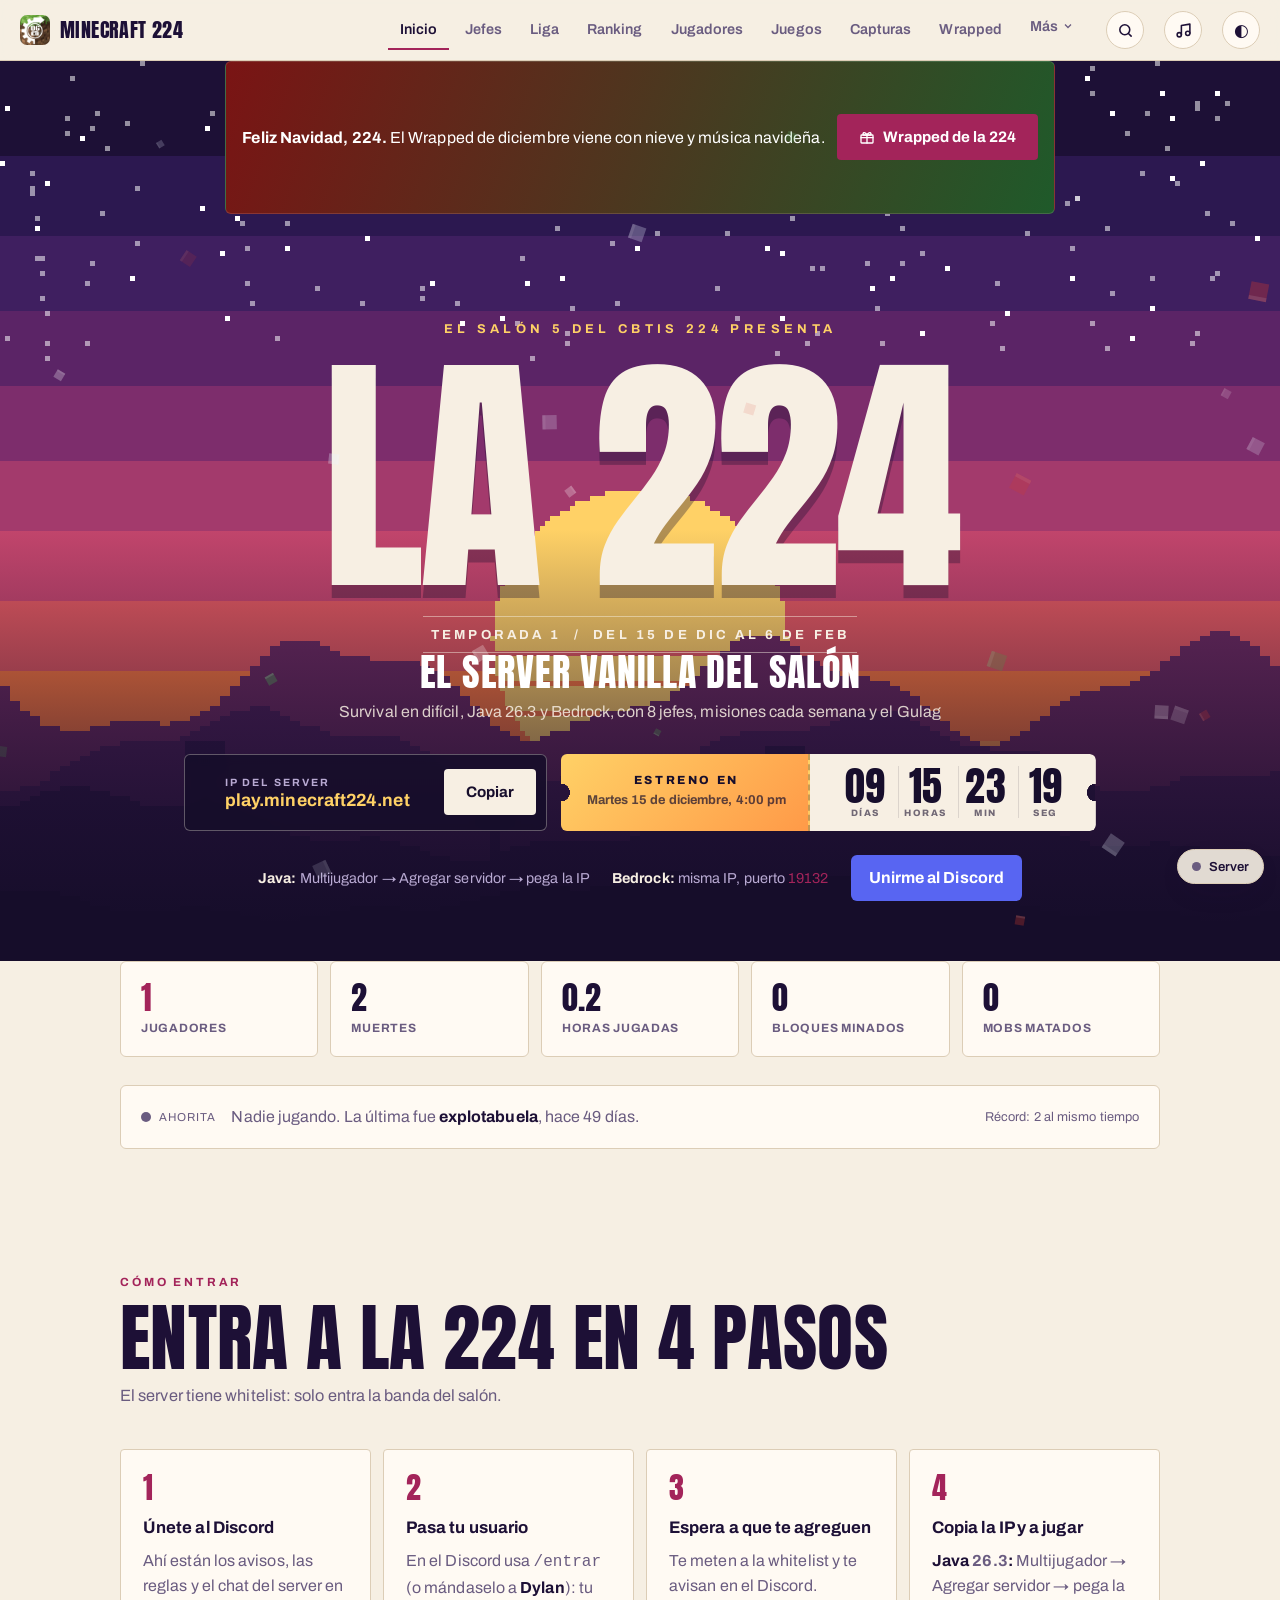
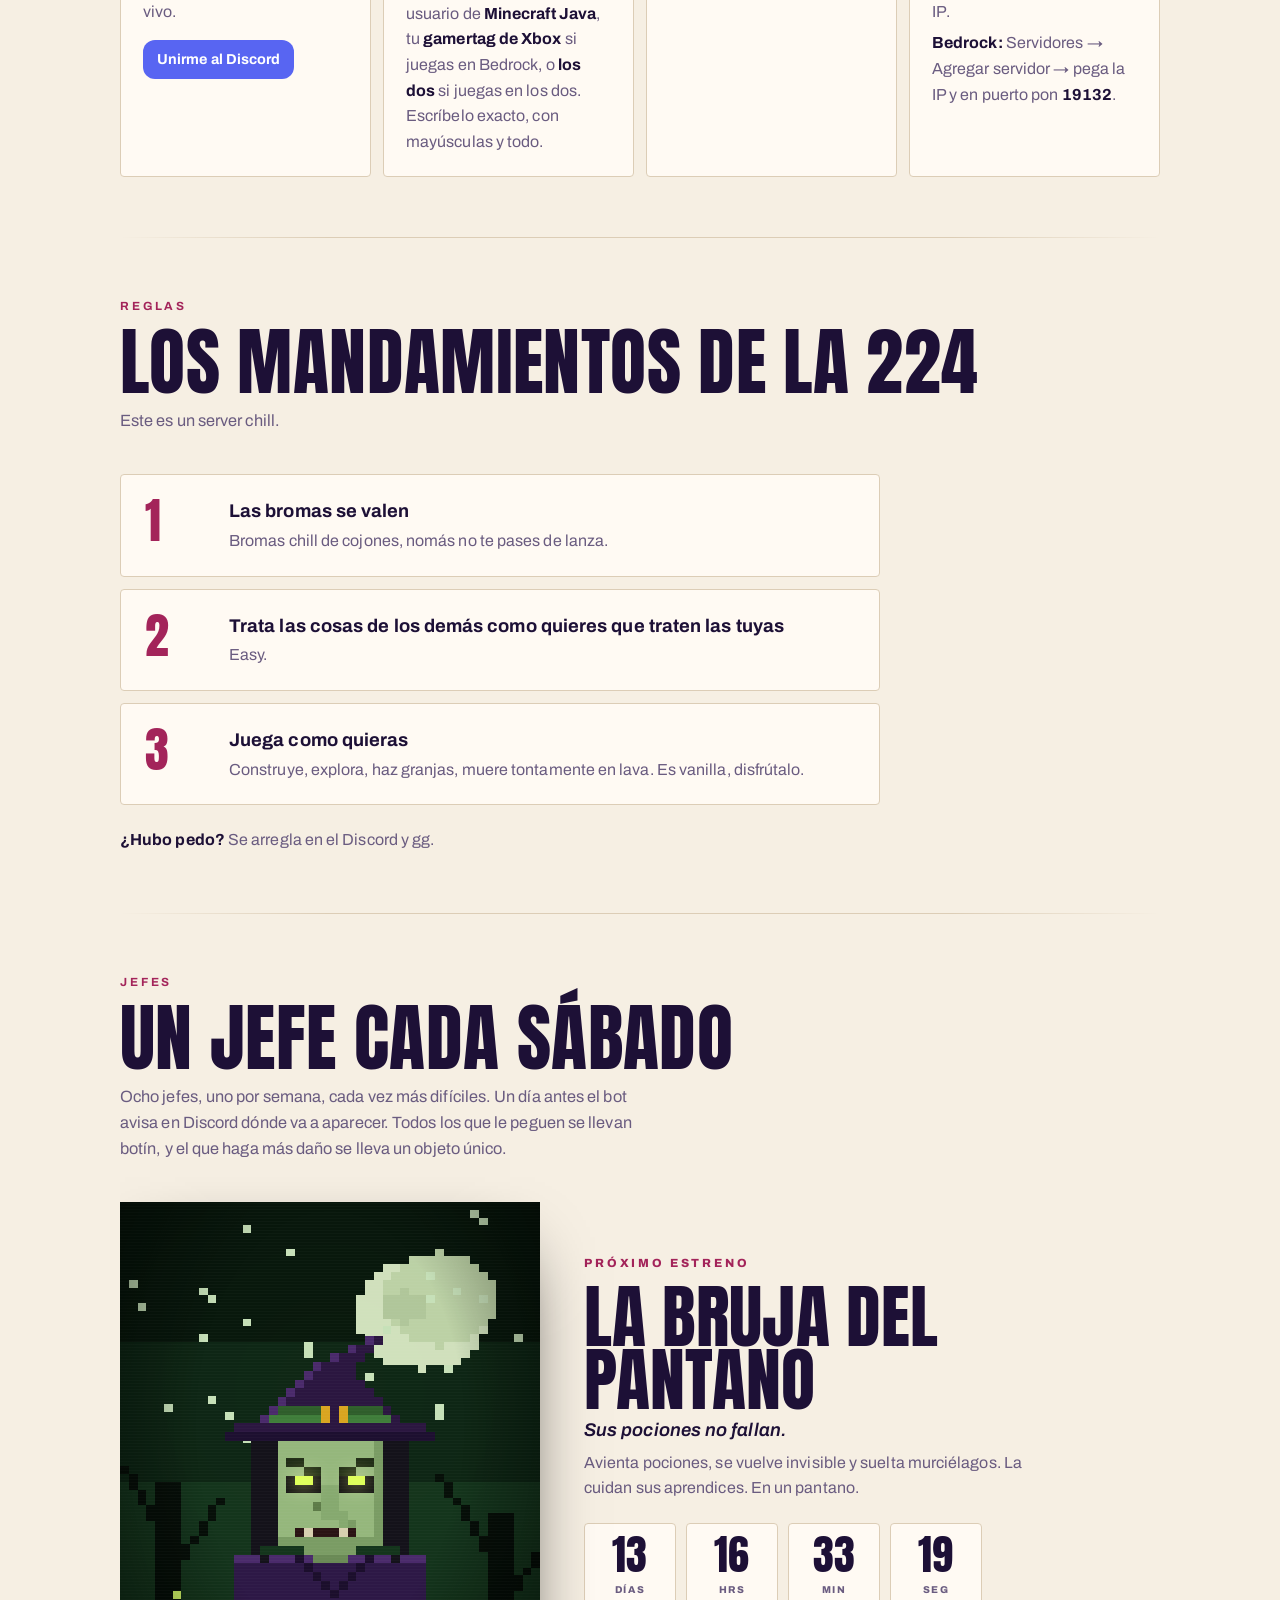
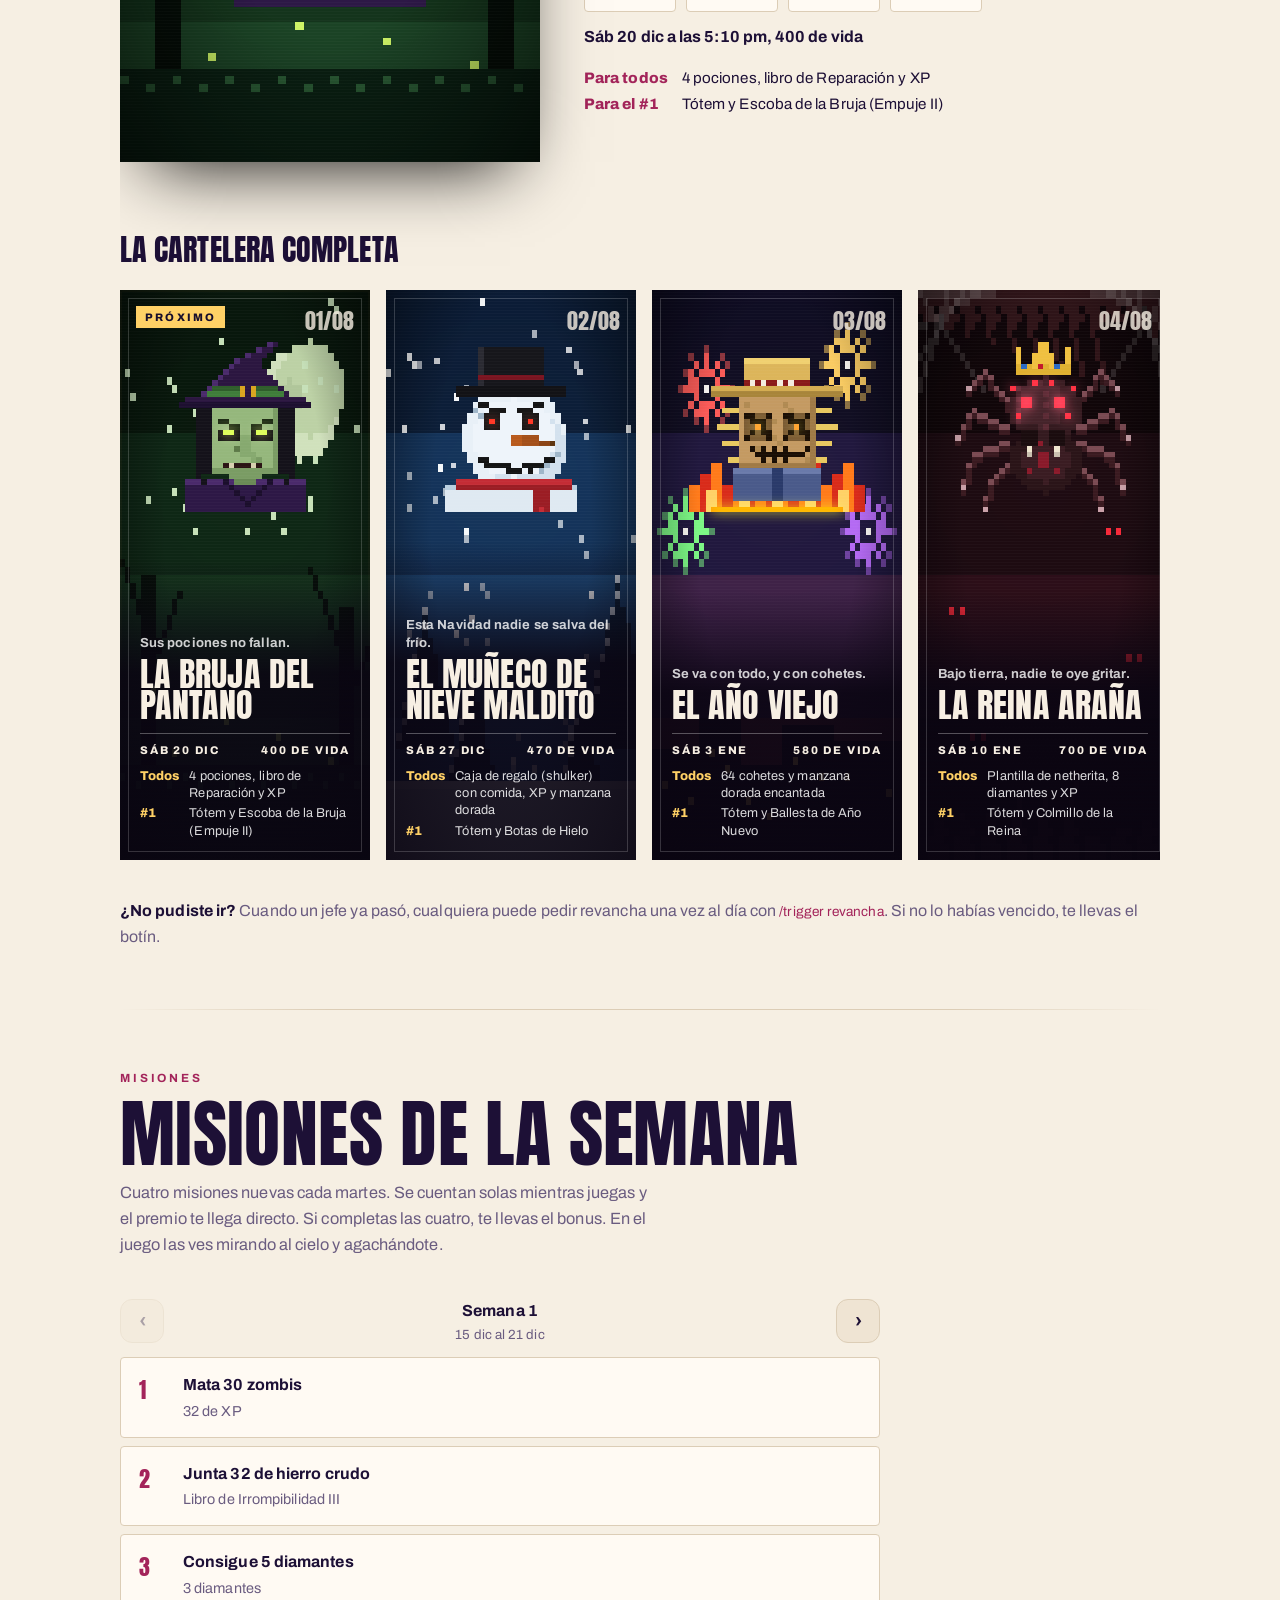
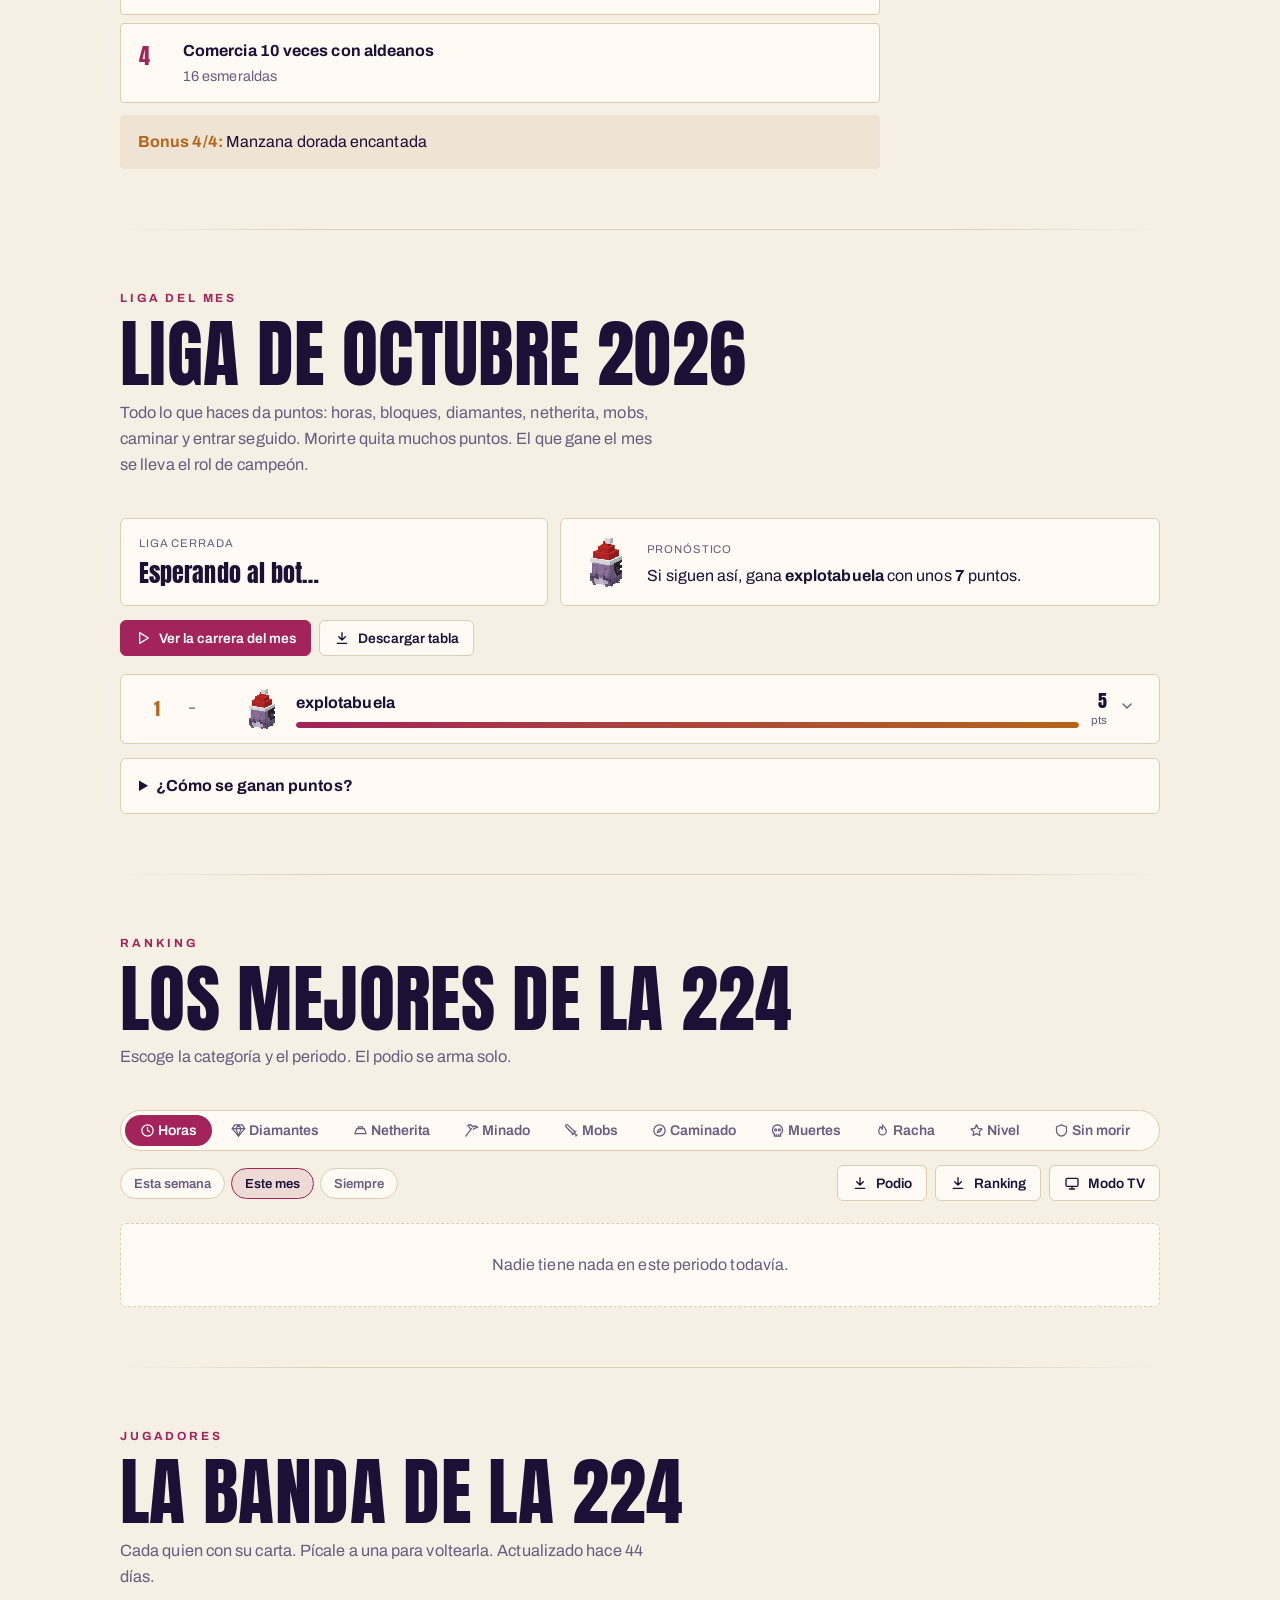
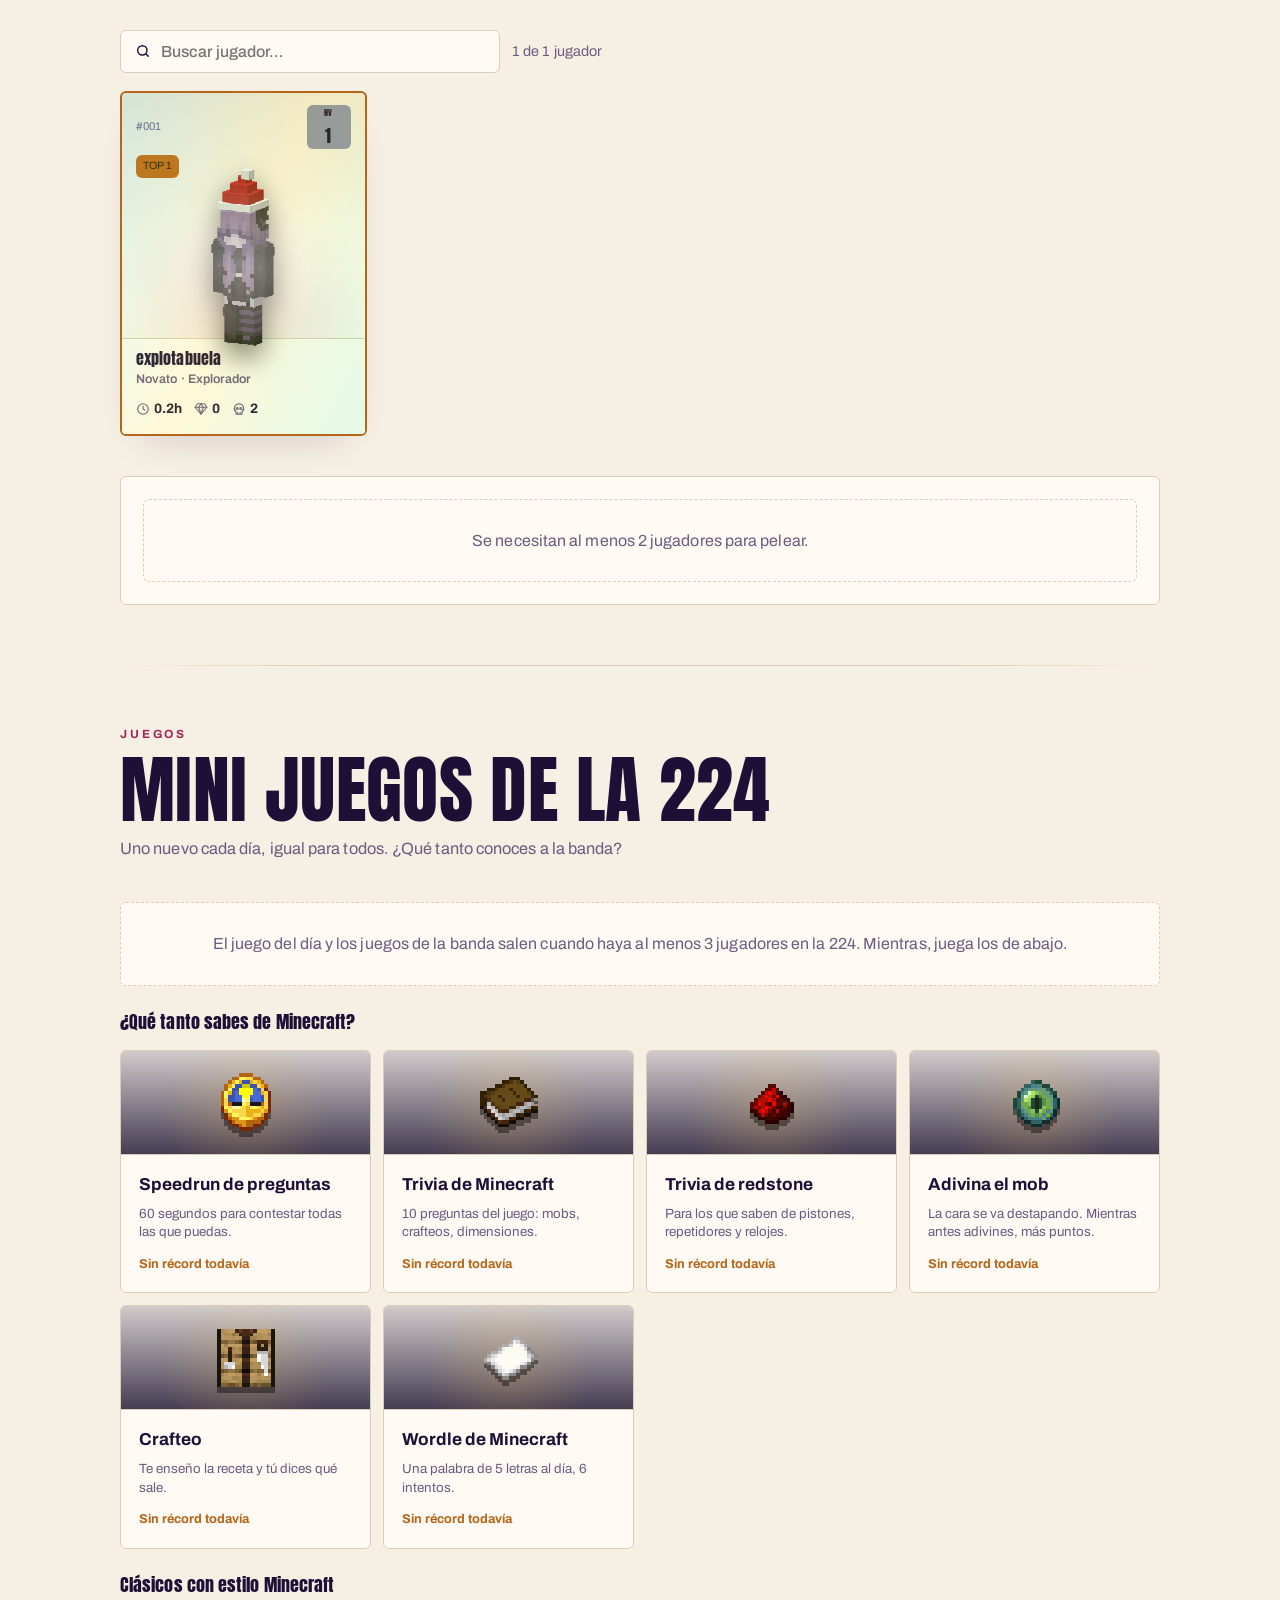
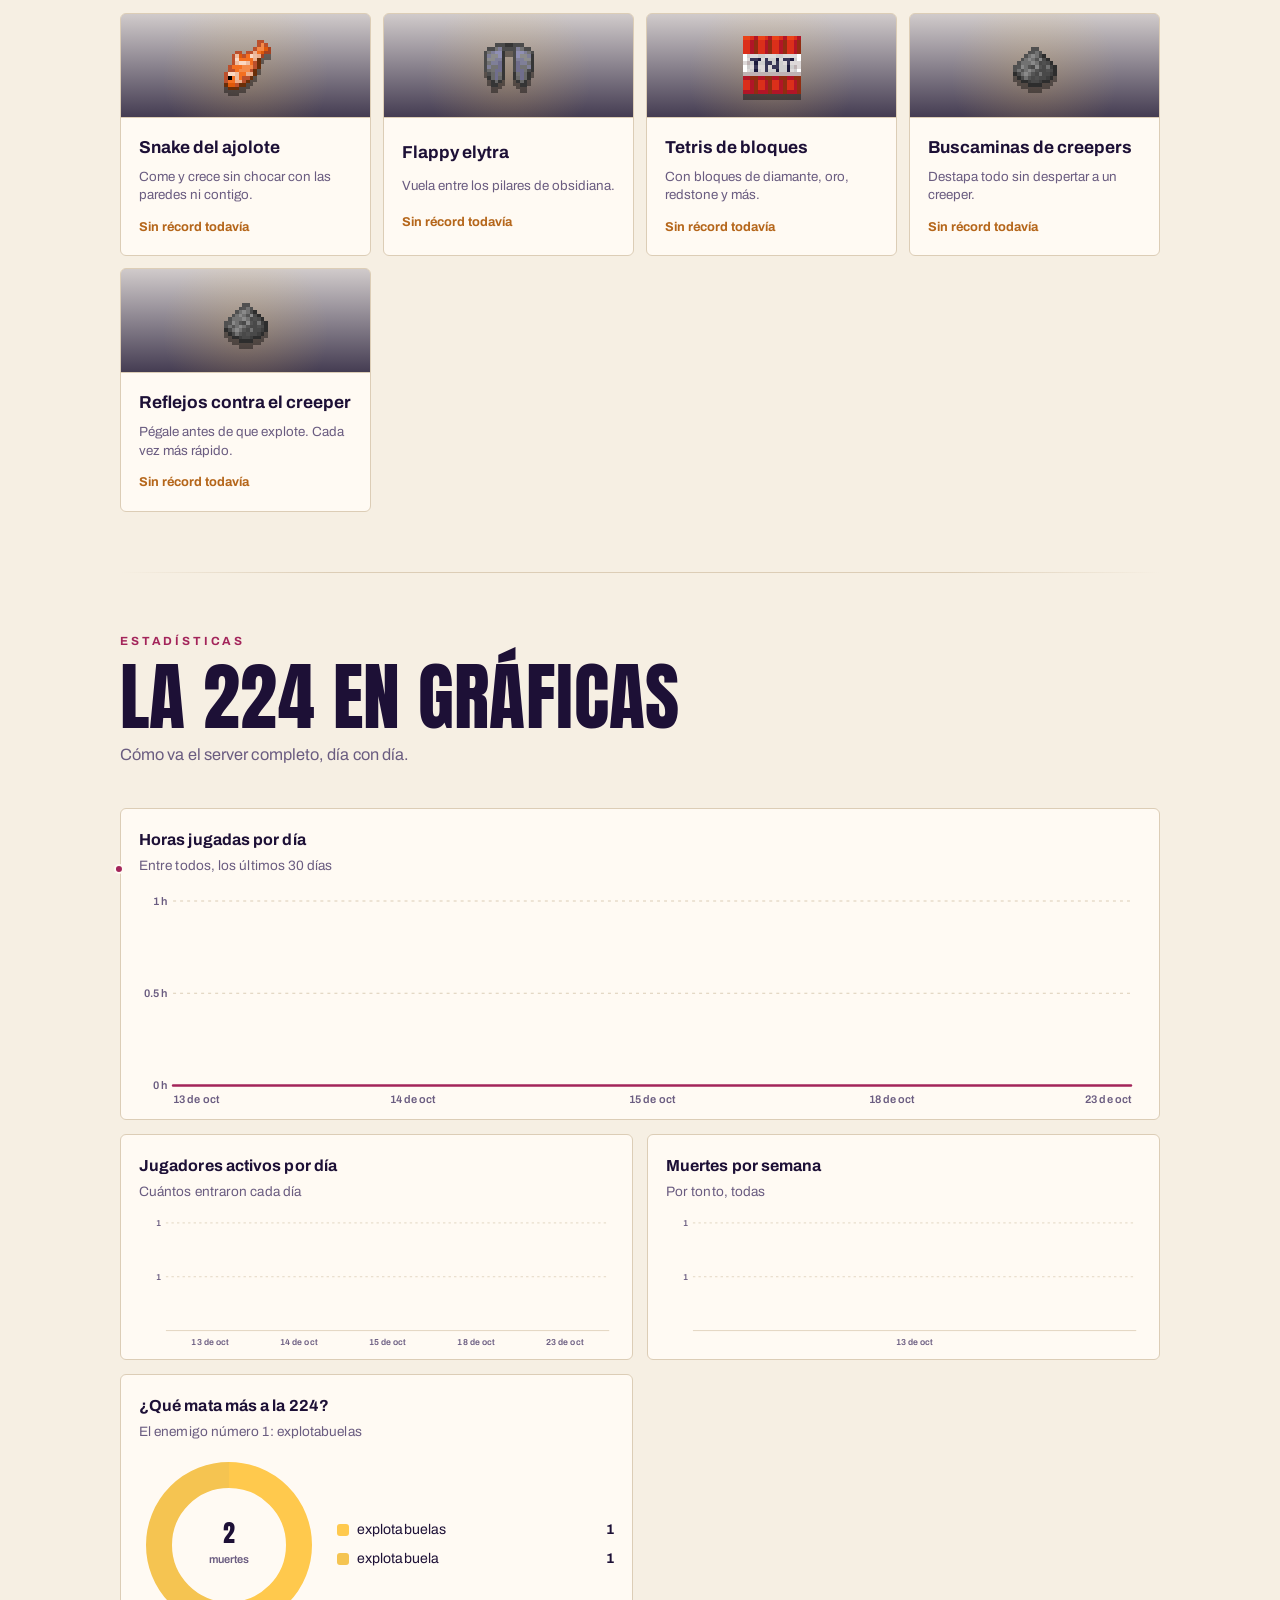
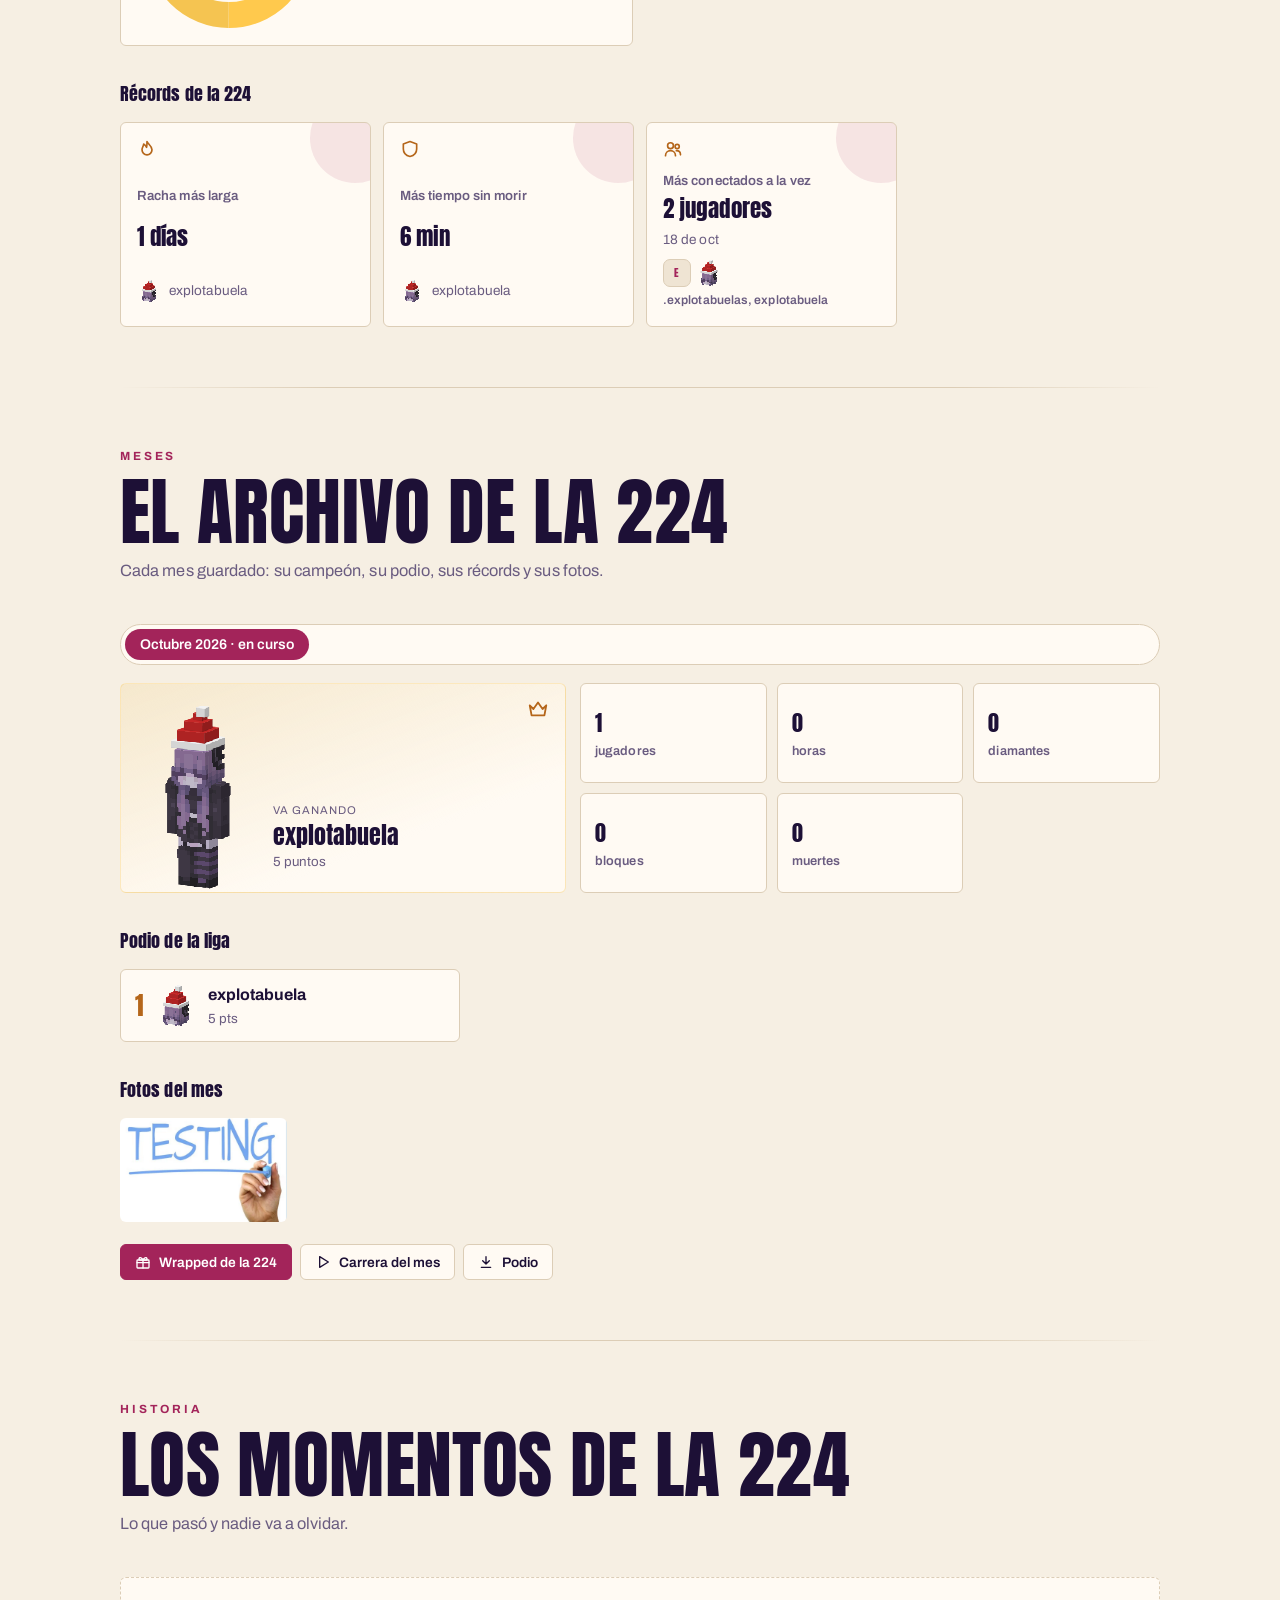
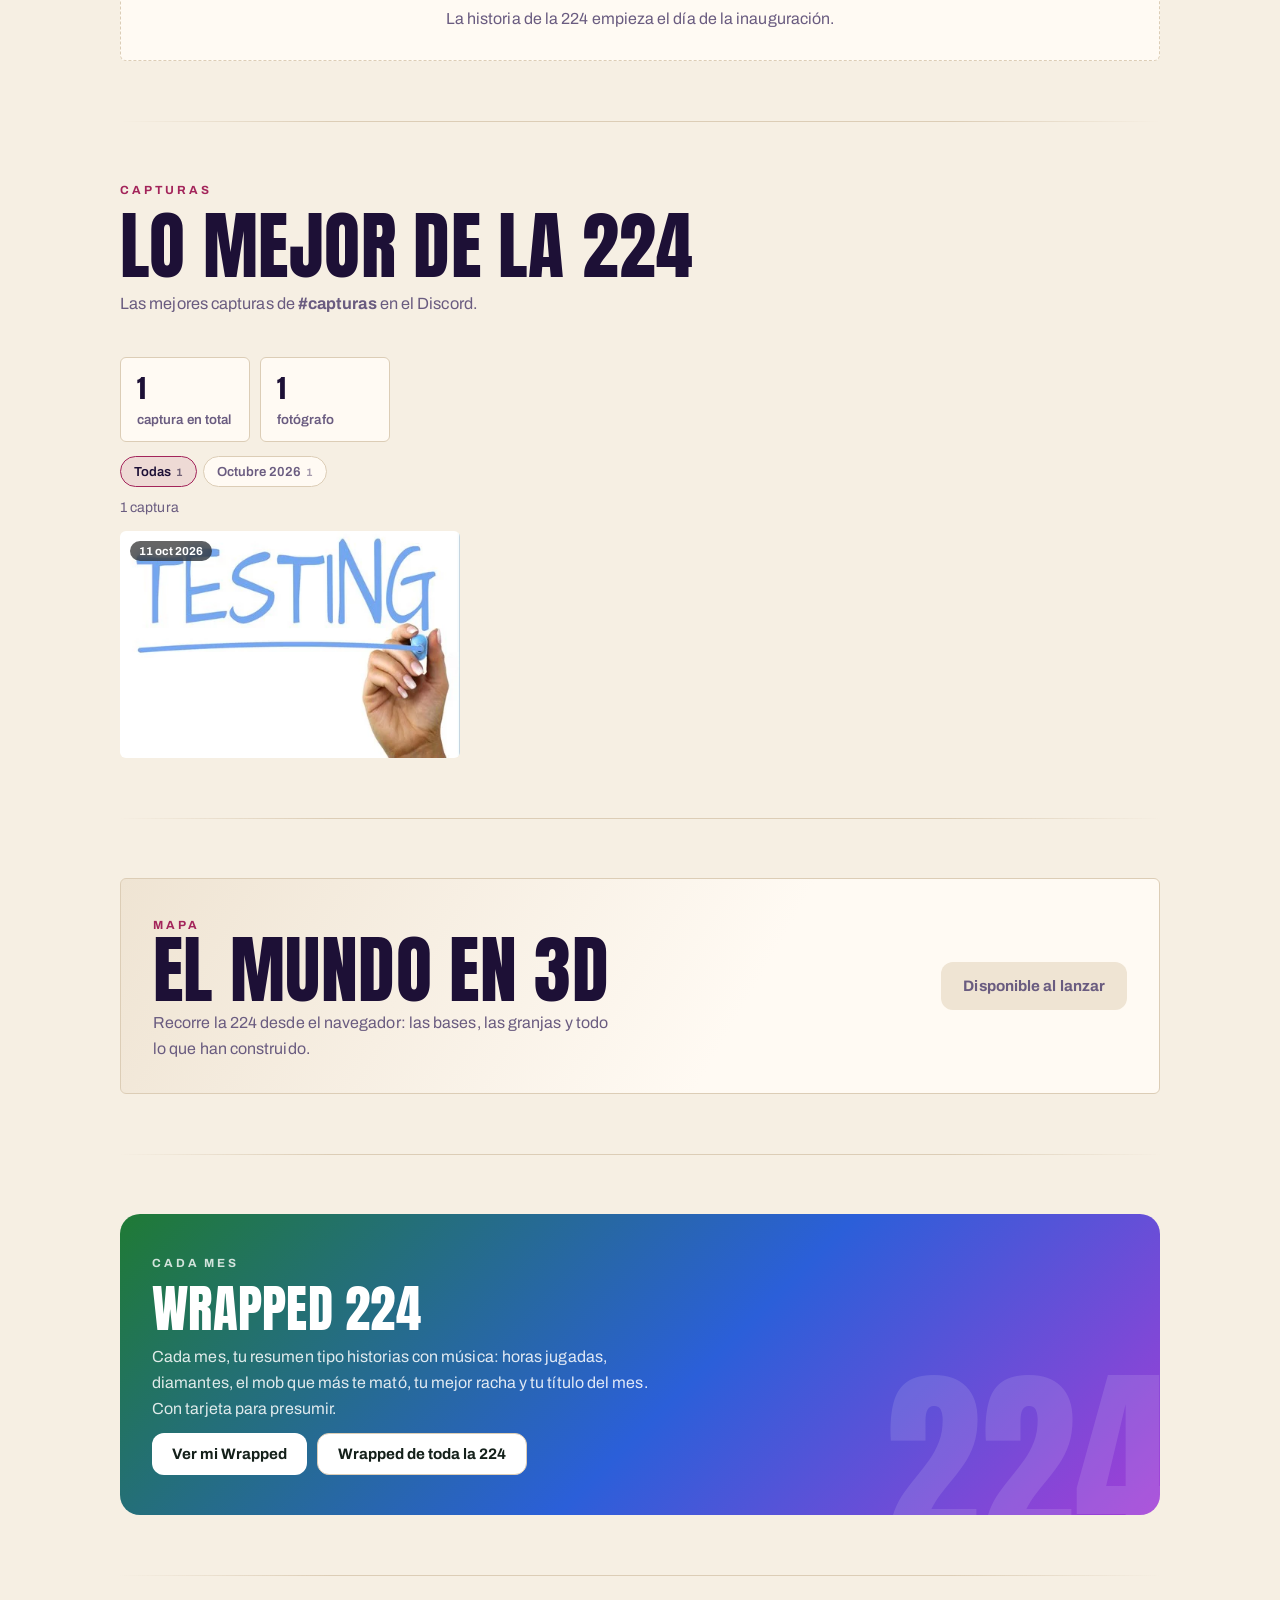
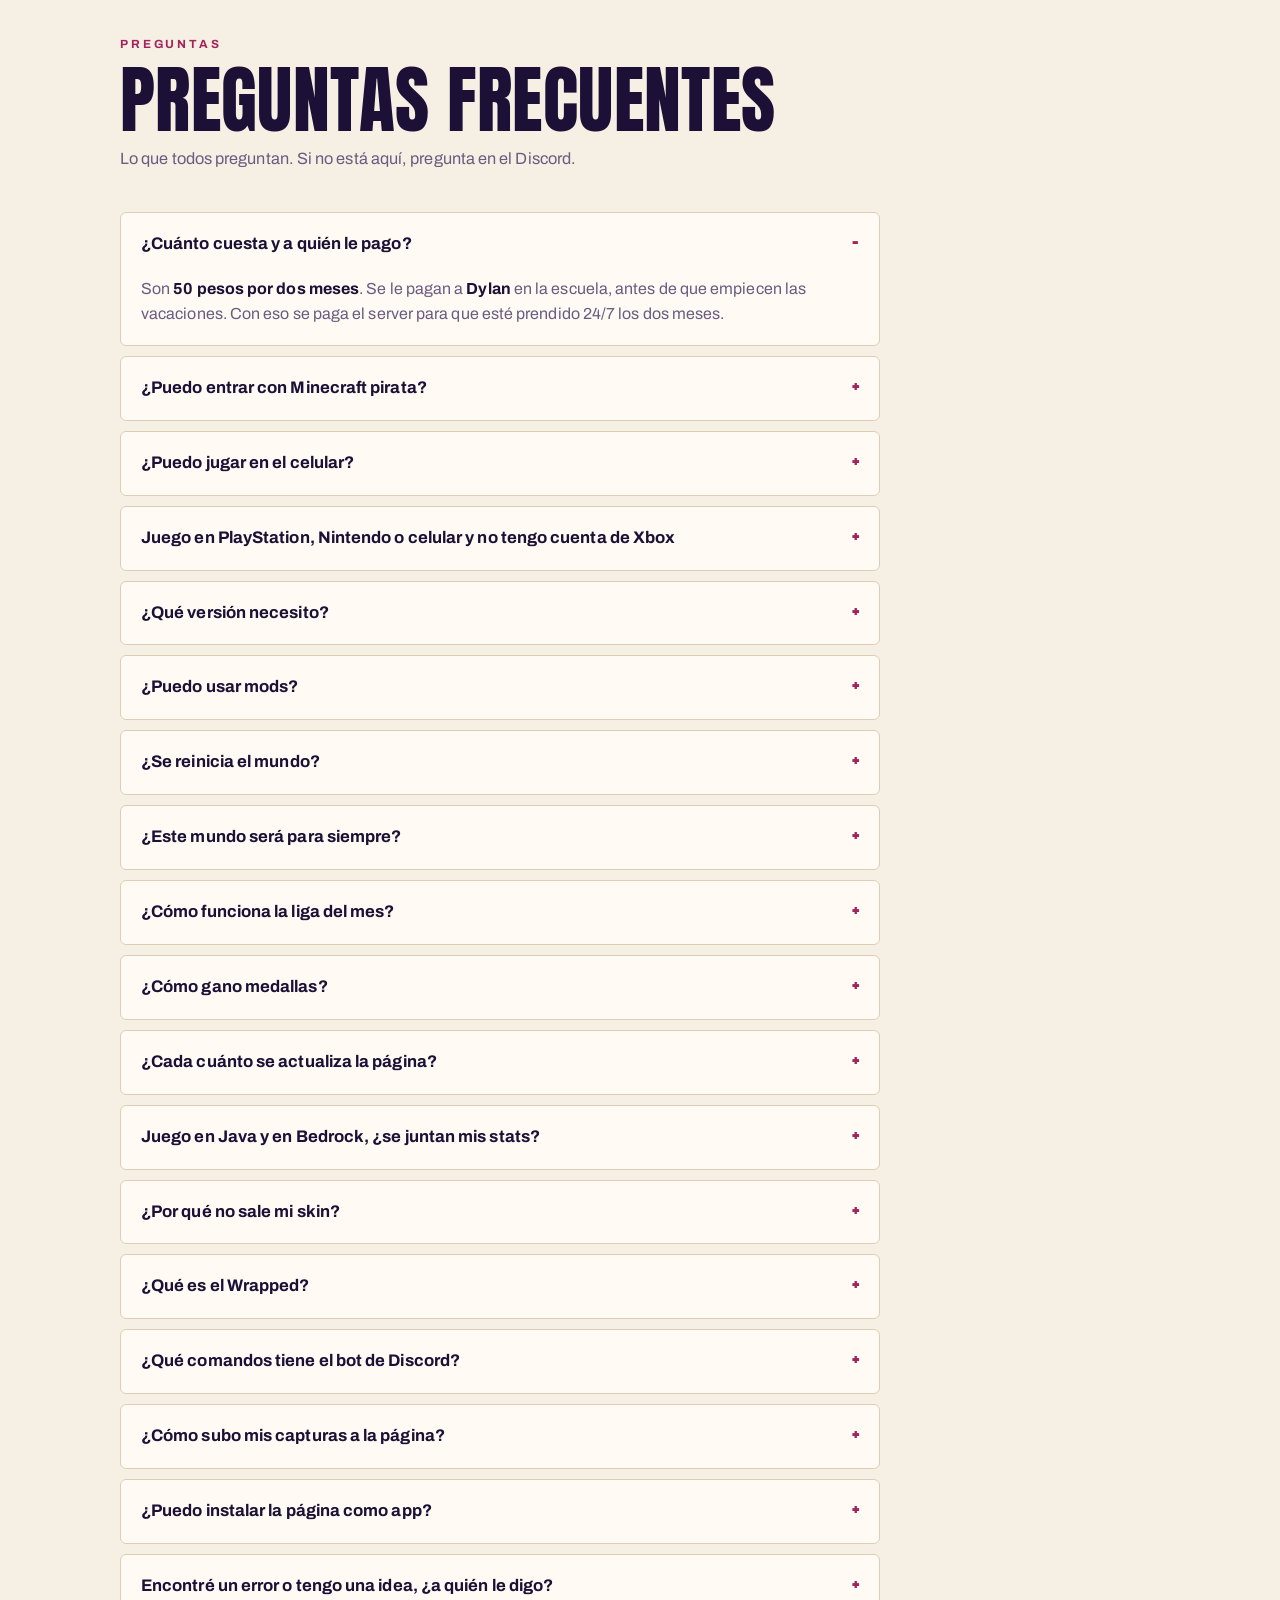
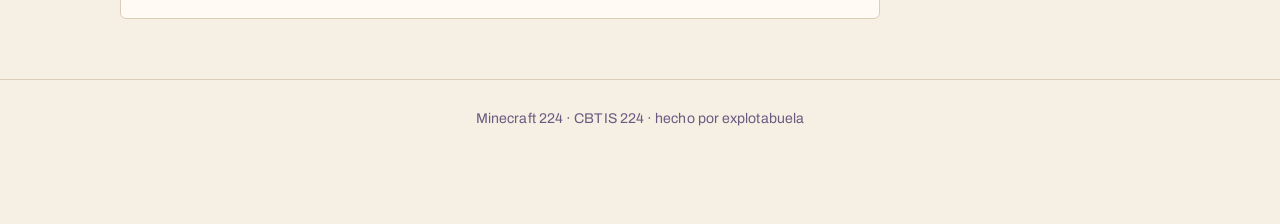
==== index.html @ 2a6f039a "Fondo atardecer en cine, presentar, TV y carga; medalla junto a su fila; jefes redibujados Co-Author" ====
<!doctype html>
<html lang="es-MX">
<head>
<meta charset="utf-8">
<meta name="viewport" content="width=device-width, initial-scale=1, viewport-fit=cover">
<title>Minecraft 224 · Server de Minecraft del CBTIS 224</title>
<link rel="manifest" href="manifest.json">
<meta name="theme-color" content="#0c1110">
<link rel="icon" href="iconos/icono-192.png">
<link rel="apple-touch-icon" href="iconos/apple-touch.png">
<meta name="apple-mobile-web-app-capable" content="yes">
<meta name="apple-mobile-web-app-title" content="MC 224">
<link rel="preconnect" href="https://fonts.googleapis.com">
<link rel="preconnect" href="https://fonts.gstatic.com" crossorigin>
<link rel="stylesheet" href="https://fonts.googleapis.com/css2?family=Anton&family=Archivo:wght@400;500;600;700;800&family=Unbounded:wght@600;800&family=Figtree:wght@400;500;600;700&family=Silkscreen&display=swap">
<meta name="description" content="Minecraft 224: el server de Minecraft del salón 5 del CBTIS 224. Java y Bedrock, liga mensual, rankings, perfiles, mini juegos y Wrapped.">
<meta name="keywords" content="Minecraft 224, MC 224, server Minecraft CBTIS 224, CBTIS 224 Minecraft, Minecraft 224 Culiacán">
<meta name="robots" content="index, follow">
<link rel="canonical" href="https://explotabuela.github.io/Minecraft-224/">
<meta property="og:url" content="https://explotabuela.github.io/Minecraft-224/">
<meta property="og:site_name" content="Minecraft 224">
<meta property="og:locale" content="es_MX">
<meta name="twitter:card" content="summary">
<script type="application/ld+json">{"@context":"https://schema.org","@type":"WebSite","name":"Minecraft 224","alternateName":["MC 224","Minecraft 224 CBTIS"],"url":"https://explotabuela.github.io/Minecraft-224/","description":"El server de Minecraft del salón 5 del CBTIS 224.","inLanguage":"es-MX"}</script>
<meta property="og:title" content="Minecraft 224">
<meta property="og:description" content="La liga, los rankings y las stats de la banda del 224.">
<meta property="og:image" content="https://explotabuela.github.io/Minecraft-224/iconos/icono-512.png">
<meta property="og:type" content="website">
<link rel="stylesheet" href="app/app.css">
<script src="app/idioma.js"></script>
<script src="app/skin3d.js" defer></script>
<script src="app/base.js" defer></script>
<script src="app/compartir.js" defer></script>
<script src="app/liga.js" defer></script>
<script src="app/perfil.js" defer></script>
<script src="app/juegos.js" defer></script>
<script src="app/juegos2.js" defer></script>
<script src="app/capturas.js" defer></script>
<script src="app/extras.js" defer></script>
<script src="app/jefes-arte.js" defer></script>
<script src="app/jefes.js" defer></script>
<script src="app/musica.js" defer></script>
<style>
/* Layout: página moderna por apartados con menú fijo arriba; cada apartado con su encabezado.
   Oscuro con brillo verde suave; lo "Minecraft" queda solo en detalles pixelados chiquitos. */
:root{
  --fondo:#160d2a;
  --capa:#20143b;
  --capa-2:#2b1a4c;
  --linea:#3b2866;
  --verde:#ffc94d;
  --verde-suave:#ffc94d22;
  --oro:#ff8a3d;
  --rojo:#ff5c7a;
  --texto:#f7efe3;
  --tenue:#b9aad3;
  --f-display:"Anton","Impact","Arial Narrow",sans-serif;
  --f-body:"Archivo",system-ui,-apple-system,"Segoe UI",sans-serif;
  --f-pixel:"Archivo",system-ui,sans-serif;
  --radio:6px;
  --vidrio:#160d2ae8;
  --sobre-verde:#1d1036;
  --campeon-a:#3d1630;
  --campeon-borde:#5a2244;
  --mapa-a:#2b1a4c;
  --brillo:#ffc94d55;
  --brillo-suave:#ffc94d26;
  --sombra:#06020faa;
  color-scheme:dark;
}
@media (prefers-color-scheme:light){
  :root:not([data-theme="dark"]){
    --fondo:#f6efe3;--capa:#fffaf3;--capa-2:#efe4d3;--linea:#dccdb6;--verde:#a3245a;--verde-suave:#a3245a1a;
    --oro:#b5661a;--rojo:#c42b3a;--texto:#1d1036;--tenue:#6a5c80;--vidrio:#f6efe3e8;--sobre-verde:#ffffff;
    --campeon-a:#f7dfe2;--campeon-borde:#e9bfc6;--mapa-a:#efe4d3;--brillo:#a3245a44;--brillo-suave:#a3245a1f;--sombra:#1d103633;
    color-scheme:light;
  }
}
:root[data-theme="light"]{
  --fondo:#f6efe3;--capa:#fffaf3;--capa-2:#efe4d3;--linea:#dccdb6;--verde:#a3245a;--verde-suave:#a3245a1a;
    --oro:#b5661a;--rojo:#c42b3a;--texto:#1d1036;--tenue:#6a5c80;--vidrio:#f6efe3e8;--sobre-verde:#ffffff;
    --campeon-a:#f7dfe2;--campeon-borde:#e9bfc6;--mapa-a:#efe4d3;--brillo:#a3245a44;--brillo-suave:#a3245a1f;--sombra:#1d103633;
  color-scheme:light;
}
*{box-sizing:border-box}
[hidden]{display:none!important}
body{margin:0}
img{max-width:100%}
html{scroll-behavior:smooth}
html,body{background:var(--fondo);color:var(--texto)}
body{font-family:var(--f-body);font-size:16px;line-height:1.6;-webkit-font-smoothing:antialiased}
a{color:var(--verde)}
:focus-visible{outline:2px solid var(--verde);outline-offset:3px;border-radius:6px}
@media (prefers-reduced-motion:reduce){html{scroll-behavior:auto}*{animation:none!important;transition:none!important}}

.envoltura{max-width:1080px;margin:0 auto;padding-inline:20px}

/* ===== Menú ===== */
.menu{position:sticky;top:env(safe-area-inset-top,0px);z-index:30;background:var(--vidrio);backdrop-filter:blur(14px);
  border-bottom:1px solid var(--linea)}
.menu .envoltura{display:flex;align-items:center;gap:20px;height:60px;max-width:1360px}
.marca{display:flex;align-items:center;gap:10px;text-decoration:none;color:var(--texto);font-family:var(--f-display);font-weight:800;font-size:.95rem;flex:none}
.marca img{width:30px;height:30px;border-radius:7px}
.menu nav{display:flex;gap:4px;overflow-x:auto;scrollbar-width:none;min-width:0;margin-left:auto}
.menu nav::-webkit-scrollbar{display:none}
.menu nav a{color:var(--tenue);text-decoration:none;font-weight:600;font-size:.9rem;padding:8px 12px;border-radius:999px;white-space:nowrap;transition:color .15s,background .15s}
.menu nav a:hover,.menu nav a.activo{color:var(--texto);background:var(--capa-2)}

/* ===== Inicio ===== */
.hero{position:relative;overflow:hidden;padding-block:72px 64px}
.hero::before{content:"";position:absolute;inset:-20% -10% auto;height:520px;z-index:-1;
  background:radial-gradient(closest-side,#5fd06833,transparent),radial-gradient(40% 50% at 80% 30%,#f5c45118,transparent)}
.hero .envoltura{display:grid;grid-template-columns:minmax(0,1.2fr) minmax(0,1fr);gap:48px;align-items:center}
.eyebrow{font-family:var(--f-pixel);font-size:.78rem;letter-spacing:.08em;color:var(--verde);display:inline-flex;align-items:center;gap:8px}
.eyebrow::before{content:"";width:8px;height:8px;background:var(--verde)}
h1{font-family:var(--f-display);font-weight:800;font-size:clamp(2.6rem,6.5vw,4.6rem);line-height:1.02;letter-spacing:-.02em;margin:14px 0 16px;text-wrap:balance}
h1 em{font-style:normal;color:var(--verde)}
.intro{color:var(--tenue);font-size:1.1rem;max-width:44ch;margin:0 0 28px}
.ip{display:inline-flex;align-items:stretch;border:1px solid var(--linea);border-radius:var(--radio);background:var(--capa);overflow:hidden;max-width:100%}
.ip .datos{display:grid;padding:10px 18px;min-width:0}
.ip small{font-size:.72rem;color:var(--tenue);font-weight:600;letter-spacing:.06em}
.ip code{font-family:var(--f-pixel);font-size:1rem;overflow-wrap:anywhere}
.btn{font-family:var(--f-body);font-weight:700;font-size:.95rem;border:0;cursor:pointer;padding:0 22px;color:var(--sobre-verde);background:var(--verde);transition:filter .15s,transform .15s}
.btn:hover{filter:brightness(1.08)}
.btn:active{transform:translateY(1px)}
.ip-ayuda{font-size:.85rem;color:var(--tenue);margin:12px 0 0}
.ip-ayuda + .ip-ayuda{margin-top:4px}
.ip-ayuda b{color:var(--texto)}
.ip-ayuda code{font-family:var(--f-pixel);color:var(--verde)}

.lado{display:grid;justify-items:center;gap:22px}
.logo-grande{width:min(280px,70vw);height:auto;border-radius:28px;box-shadow:0 30px 80px -20px var(--brillo),0 0 0 1px var(--linea);animation:flota 7s ease-in-out infinite}
@keyframes flota{50%{transform:translateY(-10px) rotate(-1deg)}}
.cuenta{width:100%;max-width:340px;background:var(--capa);border:1px solid var(--linea);border-radius:var(--radio);padding:16px 18px;display:grid;gap:10px}
.cuenta .etiqueta{font-family:var(--f-pixel);font-size:.72rem;letter-spacing:.08em;color:var(--oro);text-align:center}
.reloj{display:grid;grid-template-columns:repeat(4,1fr);gap:8px;text-align:center}
.reloj b{display:block;font-family:var(--f-display);font-size:1.7rem;line-height:1.1;font-variant-numeric:tabular-nums}
.reloj small{font-size:.68rem;color:var(--tenue);font-weight:600;letter-spacing:.06em}
.pendiente{grid-column:1/-1;font-family:var(--f-display);font-size:1.15rem;text-align:center;padding:6px 0}

/* ===== Apartados ===== */
section{padding-block:64px;border-top:1px solid var(--linea);scroll-margin-top:60px}
.cabeza{display:grid;gap:6px;margin-bottom:32px}
.cabeza .eyebrow{font-size:.72rem}
h2{font-family:var(--f-display);font-weight:800;font-size:clamp(1.7rem,4vw,2.4rem);line-height:1.1;margin:0;letter-spacing:-.01em;text-wrap:balance}
.cabeza p{margin:0;color:var(--tenue);max-width:60ch}

/* Discord */
.btn-discord{display:inline-flex;align-items:center;gap:8px;margin-top:16px;padding:12px 20px;border-radius:12px;background:#5865f2;color:#fff;font-weight:700;text-decoration:none;transition:filter .15s}
.btn-discord:hover{filter:brightness(1.1)}
.btn-discord[aria-disabled="true"]{background:var(--capa-2);color:var(--tenue);cursor:default;filter:none}
.btn-discord.chico{margin-top:10px;padding:8px 14px;font-size:.9rem;justify-self:start}

/* Cómo entrar: pasos en orden */
.pasos{list-style:none;margin:0;padding:0;display:grid;grid-template-columns:repeat(auto-fit,minmax(220px,1fr));gap:12px;counter-reset:p}
.pasos li{counter-increment:p;background:var(--capa);border:1px solid var(--linea);border-radius:var(--radio);padding:22px;display:grid;gap:6px;align-content:start}
.pasos li::before{content:counter(p);font-family:var(--f-display);font-weight:800;font-size:1.9rem;line-height:1;color:var(--verde);margin-bottom:6px}
.pasos b{font-size:1.05rem}
.pasos span{color:var(--tenue)}
.pasos span b{color:var(--texto);font-size:inherit}

/* Mandamientos: uno, dos, tres de arriba hacia abajo */
.mandamientos{display:grid;gap:12px;max-width:760px;counter-reset:m}
.mandamiento{display:grid;grid-template-columns:64px minmax(0,1fr);gap:20px;align-items:start;background:var(--capa);border:1px solid var(--linea);border-radius:var(--radio);padding:22px 24px}
.mandamiento .n{font-family:var(--f-display);font-weight:800;font-size:2.4rem;line-height:1;color:var(--verde)}
.mandamiento h3{margin:2px 0 4px;font-size:1.15rem;line-height:1.35}
.mandamiento p{margin:0;color:var(--tenue)}
.cierre{margin:22px 0 0;color:var(--tenue)}
.cierre b{color:var(--texto)}
.cierre code{font-family:var(--f-pixel);color:var(--verde);font-size:.85em}

/* Respaldo cuando la cara no carga */
.sin-cara{display:grid;place-items:center;background:var(--capa-2);color:var(--verde);font-family:var(--f-display);font-weight:800;border:1px solid var(--linea)}
.cuerpo.sin-cara{width:100px;height:100px;margin-bottom:40px;border-radius:20px;font-size:2rem}

/* Mapa */
.mapa{display:flex;gap:24px;align-items:center;justify-content:space-between;flex-wrap:wrap;background:linear-gradient(120deg,var(--mapa-a),var(--capa) 60%);border:1px solid var(--linea);border-radius:var(--radio);padding:32px}
.mapa p{margin:6px 0 0;color:var(--tenue);max-width:52ch}
.mapa .btn{display:inline-flex;align-items:center;height:48px;border-radius:12px;text-decoration:none}
.mapa .btn[aria-disabled="true"]{background:var(--capa-2);color:var(--tenue);cursor:default}

/* Botón de tema */
.tema{flex:none;width:38px;height:38px;border-radius:999px;border:1px solid var(--linea);background:var(--capa);color:var(--texto);cursor:pointer;font-size:1.05rem;display:grid;place-items:center}
.tema:hover{border-color:var(--verde)}
.cuenta-fecha{display:block;margin-top:8px;color:var(--tenue);font-weight:600;font-size:.82rem;text-align:center}
.instalar{width:auto;padding:0 14px;font-family:var(--f-body);font-weight:700;font-size:.85rem;color:var(--sobre-verde);background:var(--verde);border-color:var(--verde)}

/* La 224 en números */
.numeros{display:grid;grid-template-columns:repeat(5,minmax(0,1fr));gap:12px;padding-block:0 64px}
.numero{background:var(--capa);border:1px solid var(--linea);border-radius:var(--radio);padding:18px 20px;display:grid;gap:2px}
.numero b{font-family:var(--f-display);font-weight:800;font-size:clamp(1.4rem,3vw,2rem);line-height:1.15;font-variant-numeric:tabular-nums}
.numero span{font-size:.75rem;font-weight:700;letter-spacing:.06em;color:var(--tenue)}
.numero:first-child b{color:var(--verde)}

/* Historia */
.linea-tiempo{list-style:none;margin:0;padding:0 0 0 22px;border-left:2px solid var(--linea);display:grid;gap:22px;max-width:760px}
.linea-tiempo li{position:relative}
.linea-tiempo li::before{content:"";position:absolute;left:-30px;top:6px;width:12px;height:12px;background:var(--verde);border:3px solid var(--fondo);border-radius:3px}
.linea-tiempo time{font-family:var(--f-pixel);font-size:.72rem;letter-spacing:.06em;color:var(--verde)}
.linea-tiempo h3{margin:2px 0 4px;font-size:1.1rem}
.linea-tiempo p{margin:0;color:var(--tenue)}
.foto-momento{display:block;margin-top:10px;width:100%;max-width:420px;aspect-ratio:16/9;object-fit:cover;border-radius:12px;border:1px solid var(--linea)}

/* Wrapped */
.wrapped{position:relative;overflow:hidden;border-radius:20px;padding:40px 32px;display:grid;gap:12px;justify-items:start;color:#fff;
  background:linear-gradient(135deg,#1f7a35 0%,#2b5fd9 55%,#a33ed6 100%)}
.wrapped::after{content:"224";position:absolute;right:-10px;bottom:-40px;font-family:var(--f-display);font-weight:800;font-size:clamp(7rem,20vw,12rem);line-height:1;color:#ffffff1f;pointer-events:none}
.wrapped .eyebrow{color:#ffffffcc}.wrapped .eyebrow::before{background:#fff}
.wrapped h2{font-size:clamp(2rem,6vw,3.2rem)}
.wrapped p{margin:0;max-width:56ch;color:#ffffffd9;position:relative;z-index:1}
.wrapped .btn{border-radius:12px;padding:12px 20px;text-decoration:none;position:relative;z-index:1;background:#fff;color:#14201a}
.wrapped .btn[aria-disabled="true"]{background:#ffffff26;color:#fff;cursor:default}
/* Wrapped en modo historia (pantalla completa) */
.hist{position:fixed;inset:0;z-index:200;background:#05080a;display:grid;place-items:center;color:#fff;font-family:var(--f-body)}
.hist-marco{position:relative;width:min(100vw,calc(100dvh * .5625));height:100dvh;overflow:hidden;background:#111;user-select:none;-webkit-user-select:none;touch-action:manipulation}
@media (min-width:700px){.hist-marco{height:min(94dvh,860px);width:calc(min(94dvh,860px) * .5625);border-radius:22px;box-shadow:0 40px 120px -30px #000}}
.hist-barras{position:absolute;top:10px;left:10px;right:10px;display:flex;gap:3px;z-index:5}
.hist-barras i{flex:1;height:2px;border-radius:2px;background:#ffffff4d;overflow:hidden}
.hist-barras i b{display:block;height:100%;width:0;background:#fff}
.hist-barras i.hecha b{width:100%}
.hist-boton{position:absolute;top:20px;z-index:6;width:38px;height:38px;border:0;border-radius:999px;background:#00000040;color:#fff;font-size:1.1rem;cursor:pointer;display:grid;place-items:center}
.hist-boton:focus-visible{outline:2px solid #fff}
.hist-cerrar{right:10px}.hist-sonido{right:54px}
.hist-quien{position:absolute;top:22px;left:12px;z-index:6;display:flex;align-items:center;gap:8px;font-weight:700;font-size:.9rem;text-shadow:0 1px 4px #0008;pointer-events:none}
.hist-quien img{width:30px;height:30px;border-radius:8px;image-rendering:pixelated;box-shadow:0 2px 8px #0006}
.lam{position:absolute;inset:0;isolation:isolate;overflow:hidden;padding:70px 24px 34px;display:flex;flex-direction:column;justify-content:center;gap:18px;opacity:0;pointer-events:none;transition:opacity .35s}
.lam.activa{opacity:1;pointer-events:auto}
.lam::before{content:"";position:absolute;inset:-20%;z-index:-2;background:var(--g);filter:saturate(1.15)}
.lam::after{content:"";position:absolute;inset:0;z-index:-1;background:repeating-linear-gradient(90deg,#ffffff07 0 2px,transparent 2px 22px),repeating-linear-gradient(0deg,#ffffff07 0 2px,transparent 2px 22px)}
.lam .contenido{display:flex;flex-direction:column;gap:12px}
.lam .viaje{display:grid;grid-template-columns:1.7em 1fr;align-items:start;margin-left:-.2em}
.deco{position:relative;flex:0 0 auto;display:grid;place-items:center}
.deco .skin{height:min(30dvh,240px);max-height:none;width:auto;image-rendering:pixelated;filter:drop-shadow(0 18px 26px #0009);position:relative;z-index:2}
.lam.activa .deco .skin{animation:entrar-skin .8s cubic-bezier(.2,.9,.3,1.3) both,flotar 3.2s ease-in-out .8s infinite}
@keyframes entrar-skin{from{opacity:0;transform:translateY(40px) scale(.85)}to{opacity:1;transform:none}}
@keyframes flotar{50%{transform:translateY(-8px)}}
.deco .flota{position:absolute;font-size:var(--t,2rem);left:var(--x);top:var(--y);opacity:.95;filter:drop-shadow(0 6px 10px #0006);z-index:1}
.lam.activa .deco .flota{animation:aparecer .6s cubic-bezier(.2,.9,.3,1.4) var(--d,0s) both,bailar 2.8s ease-in-out calc(var(--d,0s) + .6s) infinite alternate}
@keyframes aparecer{from{opacity:0;transform:scale(0) rotate(-30deg)}to{opacity:.95;transform:none}}
@keyframes bailar{to{transform:translateY(-10px) rotate(var(--r,10deg))}}
.deco .caras{display:flex;flex-wrap:wrap;justify-content:center;gap:8px;max-width:300px}
.deco .caras img{width:44px;height:44px;border-radius:10px;image-rendering:pixelated;box-shadow:0 6px 14px #0006}
.lam.activa .deco .caras img{animation:aparecer .5s cubic-bezier(.2,.9,.3,1.4) both}
.confeti{position:absolute;inset:0;pointer-events:none;z-index:0;overflow:hidden}
.confeti i{position:absolute;top:-20px;width:9px;height:14px;background:var(--c);left:var(--x);opacity:.9}
.lam.activa .confeti i{animation:caer var(--v,3s) linear var(--d,0s) infinite}
@keyframes caer{to{transform:translateY(110dvh) rotate(540deg)}}
.lam .ojo{font-family:var(--f-pixel);font-size:.78rem;letter-spacing:.1em;color:#ffffffcc;text-transform:uppercase}
.lam h3{font-family:var(--f-display);font-weight:800;font-size:clamp(1.5rem,7vw,2.2rem);line-height:1.08;margin:0;text-wrap:balance}
.lam .grande{font-family:var(--f-display);font-weight:800;font-size:clamp(3.2rem,17vw,5.4rem);line-height:.95;letter-spacing:-.02em;font-variant-numeric:tabular-nums}
.lam .unidad{font-family:var(--f-display);font-weight:600;font-size:1.15rem}
.lam p{margin:0;font-size:1rem;line-height:1.45;color:#ffffffe6;text-wrap:pretty}
.lam .chip{align-self:flex-start;background:#00000033;border:1px solid #ffffff33;border-radius:999px;padding:6px 14px;font-weight:700;font-size:.92rem}
.lam .oro{background:#f5c451;color:#2a1d00;border-color:#f5c451}
.lam .cuad{display:grid;grid-template-columns:1fr 1fr;gap:10px}
.lam .cuad div{background:#00000030;border:1px solid #ffffff26;border-radius:14px;padding:10px 12px}
.lam .cuad b{display:block;font-family:var(--f-display);font-size:1.4rem;line-height:1.1;font-variant-numeric:tabular-nums}
.lam .cuad span{font-size:.8rem;color:#ffffffcc}
.barras-causa{display:grid;gap:8px}
.barras-causa div{display:grid;gap:4px}
.barras-causa span{display:flex;justify-content:space-between;font-weight:700}
.barras-causa em{font-style:normal}
.barras-causa i{height:10px;border-radius:5px;background:#ffffff2e;overflow:hidden}
.barras-causa i b{display:block;height:100%;width:0;background:#fff;border-radius:5px;transition:width 1.2s cubic-bezier(.2,.8,.2,1) .3s}
.lam.activa .anim{animation:subir .6s cubic-bezier(.2,.8,.2,1) both}
.lam.activa .anim:nth-child(2){animation-delay:.12s}.lam.activa .anim:nth-child(3){animation-delay:.24s}
.lam.activa .anim:nth-child(4){animation-delay:.36s}.lam.activa .anim:nth-child(5){animation-delay:.48s}
.lam.activa .anim:nth-child(6){animation-delay:.6s}.lam.activa .anim:nth-child(7){animation-delay:.72s}
@keyframes subir{from{opacity:0;transform:translateY(24px)}to{opacity:1;transform:none}}
.lam .titulo-grande{text-align:center;font-size:clamp(2rem,10vw,3rem)}
.lam .centro{text-align:center;align-self:center}
.lam .acciones{display:grid;gap:8px}
.lam .acciones button{display:flex;align-items:center;justify-content:center;gap:8px;font:700 1rem var(--f-body);border:0;border-radius:12px;padding:13px;cursor:pointer;background:#fff;color:#14201a}
.lam .acciones-dos{display:grid;grid-template-columns:1fr 1fr;gap:8px}
.lam .acciones-dos:has(> :nth-child(3):not([hidden])){grid-template-columns:1fr 1fr 1fr}
.lam .acciones button:disabled{opacity:.6}
.lam .estado-video{margin:0;font-size:.85rem;color:#ffffffcc;text-align:center}
.hist-idioma{right:98px;font:800 .72rem var(--f-body);letter-spacing:.04em}
.numero-fondo.suerte{color:#ffffff2a}
.hist.navidad .nieve{position:absolute;inset:0;z-index:5;pointer-events:none;overflow:hidden}
.hist.navidad .nieve i{position:absolute;top:-10px;left:var(--x);width:var(--s);height:var(--s);border-radius:50%;background:#fff;opacity:.85;animation:nevar var(--t) linear var(--d) infinite}
@keyframes nevar{to{transform:translate(30px,110dvh)}}
@media (prefers-reduced-motion:reduce){.hist.navidad .nieve{display:none}}
.lam .acciones button.sec{background:#00000040;color:#fff;border:1px solid #ffffff40}
.wrapped-botones{display:flex;gap:10px;flex-wrap:wrap;justify-content:center}
.wr-224{display:flex;align-items:center;gap:12px;width:100%;text-align:left;margin:0 0 14px;padding:12px 14px;border-radius:14px;border:0;cursor:pointer;color:#fff;font:inherit;background:linear-gradient(120deg,#0f3d2e,#1f7a35 50%,#2b5fd9)}
.wr-224 span:last-child{display:grid}.wr-224 small{color:#ffffffcc}
.hist-logo{display:inline-grid;place-items:center;width:30px;height:30px;border-radius:8px;background:#5fd068;color:#0b1a0f;font:800 .7rem var(--f-display);box-shadow:0 2px 8px #0006;flex:none}
.wr-224 .hist-logo{width:42px;height:42px;font-size:.9rem;border-radius:10px}
.lam.en-pausa *{animation-play-state:paused!important}
.deco .caras-grandes{max-width:340px}.deco .caras-grandes img{width:50px;height:50px}
.numero-fondo{font-family:var(--f-display);font-weight:800;font-size:min(34dvh,240px);line-height:.9;color:#ffffff1f}
.wr-podio{list-style:none;margin:0;padding:0;display:grid;gap:8px}
.wr-podio li{display:grid;grid-template-columns:2rem 44px minmax(0,1fr) auto;gap:10px;align-items:center;background:#00000033;border:1px solid #ffffff26;border-radius:14px;padding:8px 12px}
.wr-podio li.p1{background:#f5c451;color:#2a1d00;border-color:#f5c451;transform:scale(1.03)}
.wr-podio img{width:44px;height:44px;border-radius:9px;image-rendering:pixelated}
.wr-podio b{overflow:hidden;text-overflow:ellipsis;white-space:nowrap}
.wr-podio em{font-style:normal;font-weight:800;font-family:var(--f-display);font-variant-numeric:tabular-nums}
.wr-podio-lugar{font-family:var(--f-display);font-weight:800;font-size:1.3rem;text-align:center}
.wr-titulos{list-style:none;margin:0;padding:0;display:grid;gap:6px}
.wr-titulos li{display:grid;grid-template-columns:32px minmax(0,1fr) auto;gap:10px;align-items:center;background:#00000030;border-radius:12px;padding:6px 10px}
.wr-titulos img{width:32px;height:32px;border-radius:7px;image-rendering:pixelated}
.wr-titulos b{overflow:hidden;text-overflow:ellipsis;white-space:nowrap}
.wr-titulos em{font-style:normal;font-weight:700;font-size:.85rem;color:#f5c451;white-space:nowrap}
.lam .chip svg{vertical-align:-4px}
.lam-creditos{padding:0;justify-content:flex-start}
.creditos{position:absolute;inset:0;overflow:hidden;-webkit-mask-image:linear-gradient(transparent,#000 14%,#000 86%,transparent);mask-image:linear-gradient(transparent,#000 14%,#000 86%,transparent)}
.creditos-rollo{position:absolute;left:0;right:0;top:100%;display:grid;justify-items:center;gap:14px;padding:0 24px;text-align:center}
.lam-creditos.activa .creditos-rollo{animation:rodar var(--dur) linear .4s both}
@keyframes rodar{to{transform:translateY(calc(-100% - 100dvh))}}
.cr-titulo{font-family:var(--f-display);font-weight:800;font-size:2.2rem;letter-spacing:.04em}
.cr-sub{font-family:var(--f-pixel);font-size:.8rem;letter-spacing:.12em;color:#ffffffaa;text-transform:uppercase;margin-top:-8px}
.cr-seccion{margin-top:28px;font-family:var(--f-pixel);font-size:.75rem;letter-spacing:.14em;color:#f5c451;text-transform:uppercase}
.cr-persona{display:grid;justify-items:center;gap:2px}
.cr-persona img{width:40px;height:40px;border-radius:9px;image-rendering:pixelated;margin-bottom:4px}
.cr-persona b{font-size:1.15rem}.cr-persona span{color:#ffffffaa;font-size:.88rem}
.cr-par{display:grid;justify-items:center;gap:1px}
.cr-par span{color:#ffffffaa;font-size:.82rem;text-transform:uppercase;letter-spacing:.06em}
.cr-par b{font-size:1.1rem}.cr-par em{font-style:normal;color:#ffffffaa;font-size:.85rem}
.cr-nota{color:#ffffffd9;max-width:28ch}
.cr-fin{margin-top:40px;font-family:var(--f-display);font-weight:800;font-size:1.8rem}
.tarjeta-mini{height:min(52dvh,420px);max-height:none;width:auto;border-radius:12px;box-shadow:0 20px 50px -10px #000a}
.wr-elegir{position:fixed;inset:0;z-index:190;background:#05080ae6;display:grid;place-items:center;padding:16px}
.wr-caja{width:min(520px,100%);max-height:86dvh;overflow:auto;background:var(--capa);border:1px solid var(--linea);border-radius:18px;padding:22px;color:var(--texto)}
.wr-caja h3{font-family:var(--f-display);margin:0 0 4px}
.wr-caja p{margin:0 0 14px;color:var(--tenue)}
.wr-meses{display:flex;flex-wrap:wrap;gap:8px;margin-bottom:16px}
.wr-meses button{font:700 .9rem var(--f-body);padding:8px 14px;border-radius:999px;border:1px solid var(--linea);background:var(--capa-2);color:var(--texto);cursor:pointer}
.wr-meses button[aria-pressed="true"]{background:var(--verde);color:var(--sobre-verde);border-color:var(--verde)}
.wr-lista{display:grid;grid-template-columns:repeat(auto-fill,minmax(120px,1fr));gap:10px}
.wr-lista button{display:grid;justify-items:center;gap:6px;padding:12px 8px;border-radius:12px;border:1px solid var(--linea);background:var(--capa-2);color:var(--texto);font:600 .9rem var(--f-body);cursor:pointer;overflow-wrap:anywhere}
.wr-lista button:hover{border-color:var(--verde)}
.wr-lista img,.wr-lista .sin-cara{width:56px;height:56px;border-radius:10px;image-rendering:pixelated}
.wr-caja .wr-cerrar{margin-top:14px;width:100%}
@media (prefers-reduced-motion:reduce){.lam.activa .anim,.lam.activa .deco *,.lam.activa .confeti i{animation:none!important}.barras-causa i b{transition:none}}


/* Easter eggs */
.girar{animation:girar 1s ease-in-out}
@keyframes girar{to{transform:rotate(360deg)}}
.creeper{position:fixed;inset:0;z-index:60;display:grid;place-items:center;align-content:center;gap:16px;background:#000000cc}
.cara-creeper{display:grid;grid-template-columns:repeat(8,1fr);width:min(260px,60vw);aspect-ratio:1;animation:inflar 1.4s ease-in forwards}
.cara-creeper i{background:#4caf50}.cara-creeper i:nth-child(3n){background:#5cc062}.cara-creeper i:nth-child(7n){background:#3e9a43}
.cara-creeper i.n{background:#111}
.creeper p{margin:0;color:#fff;font-family:var(--f-pixel);font-size:1.4rem}
@keyframes inflar{60%{transform:scale(1.15)}100%{transform:scale(1.35);filter:brightness(1.8)}}
.creeper.boom{background:#fff;transition:background .1s}.creeper.boom *{opacity:0}
.temblor main,.temblor .hero{animation:temblor .4s linear 2}
@keyframes temblor{25%{transform:translate(6px,-4px)}50%{transform:translate(-6px,4px)}75%{transform:translate(4px,6px)}}

/* Preguntas */
.faq{display:grid;gap:10px;max-width:760px}
.faq details{background:var(--capa);border:1px solid var(--linea);border-radius:var(--radio);padding:0 20px}
.faq summary{cursor:pointer;list-style:none;font-weight:700;font-size:1.05rem;padding:18px 0;display:flex;justify-content:space-between;gap:16px}
.faq summary::-webkit-details-marker{display:none}
.faq summary::after{content:"+";font-family:var(--f-display);color:var(--verde);font-size:1.3rem;line-height:1;flex:none}
.faq details[open] summary::after{content:"–"}
.faq details p{margin:0 0 18px;color:var(--tenue)}
.faq details p b{color:var(--texto)}

footer{border-top:1px solid var(--linea);padding-block:28px 96px;color:var(--tenue);font-size:.88rem;text-align:center}

/* ===== Estado del server (esquina) ===== */
.estado{position:fixed;right:16px;bottom:calc(16px + env(safe-area-inset-bottom,0px));z-index:40;display:grid;justify-items:end;gap:8px;max-width:calc(100vw - 32px)}
.pastilla{display:flex;align-items:center;gap:8px;background:var(--vidrio);border:1px solid var(--linea);color:var(--texto);padding:9px 14px;border-radius:999px;font:600 .82rem var(--f-body);cursor:pointer;backdrop-filter:blur(10px);box-shadow:0 10px 30px -10px var(--sombra)}
.punto{width:9px;height:9px;border-radius:50%;background:var(--tenue);flex:none}
.estado[data-estado="on"] .punto{background:#4ade5c;animation:late 2s infinite}
.estado[data-estado="off"] .punto{background:var(--rojo)}
@keyframes late{0%{box-shadow:0 0 0 0 #4ade5c88}70%,100%{box-shadow:0 0 0 8px #4ade5c00}}
.lista{background:var(--vidrio);border:1px solid var(--linea);border-radius:var(--radio);padding:12px 14px;width:240px;max-width:100%;max-height:50vh;overflow:auto;backdrop-filter:blur(10px)}
.lista p{margin:0 0 8px;font-size:.72rem;font-weight:700;letter-spacing:.06em;color:var(--tenue)}
.lista ul{list-style:none;margin:0;padding:0;display:grid;gap:8px}
.lista li{display:flex;align-items:center;gap:10px;font-size:.92rem;min-width:0}
.lista li .foto{width:22px;height:22px;border-radius:6px;image-rendering:pixelated;flex:none;font-size:.7rem}
.lista li span{overflow:hidden;text-overflow:ellipsis;white-space:nowrap}

.aviso{position:fixed;left:50%;bottom:calc(24px + env(safe-area-inset-bottom,0px));transform:translateX(-50%);z-index:50;background:var(--verde);color:var(--sobre-verde);font-weight:700;padding:10px 18px;border-radius:999px}

@media (max-width:900px){
  .numeros{grid-template-columns:repeat(3,minmax(0,1fr))}
}
@media (max-width:820px){
  .hero{padding-block:44px 48px}
  .hero .envoltura{grid-template-columns:1fr;gap:36px}
  .lado{order:-1}
  .logo-grande{width:min(180px,50vw)}
  .marca span{display:none}
}
@media (max-width:480px){
  .numeros{grid-template-columns:repeat(2,minmax(0,1fr))}
  .mandamiento{grid-template-columns:44px minmax(0,1fr);gap:14px;padding:18px}
  .mandamiento .n{font-size:1.9rem}
  .ip{display:flex;width:100%}
  .ip .datos{flex:1}
}
/* Jefes y misiones */
.jefe-cuenta{max-width:420px;margin-bottom:24px}
.jefe-prox{font-family:var(--f-display);font-size:1.15rem;text-align:center;line-height:1.25}
.jefes{display:grid;grid-template-columns:repeat(auto-fill,minmax(260px,1fr));gap:12px}
.jefe{background:var(--capa);border:1px solid var(--linea);border-radius:var(--radio);padding:20px;display:grid;gap:10px;align-content:start}
.jefe.proximo{border-color:var(--verde);box-shadow:0 0 0 3px var(--verde-suave)}
.jefe.final{border-color:var(--oro)}
.jefe.pasado{opacity:.72}
.j-top{display:grid;grid-template-columns:auto 1fr;gap:12px;align-items:center}
.j-top>div{display:grid;gap:2px}
.j-n{font-family:var(--f-display);font-weight:800;font-size:1.9rem;line-height:1;color:var(--verde)}
.jefe.final .j-n{color:var(--oro)}
.j-fecha{font-family:var(--f-pixel);font-size:.7rem;letter-spacing:.06em;color:var(--tenue)}
.j-estado{font-size:.78rem;font-weight:700;color:var(--tenue)}
.j-estado.prox{color:var(--verde)}
.j-estado.paso{color:var(--oro)}
.jefe h3{margin:0;font-size:1.1rem;line-height:1.3}
.j-desc{margin:0;color:var(--tenue);font-size:.95rem}
.j-datos{display:flex;flex-wrap:wrap;gap:6px}
.j-datos span{background:var(--capa-2);border-radius:999px;padding:3px 10px;font-size:.8rem;color:var(--tenue)}
.j-datos b{color:var(--rojo)}
.j-premio{margin:0;display:grid;grid-template-columns:auto 1fr;gap:4px 10px;font-size:.88rem;border-top:1px solid var(--linea);padding-top:10px}
.j-premio dt{font-weight:700;color:var(--oro)}
.j-premio dd{margin:0}
.misiones{max-width:760px;display:grid;gap:12px}
.m-nav{display:grid;grid-template-columns:auto 1fr auto;gap:12px;align-items:center;text-align:center}
.m-nav>div{display:grid}
.m-nav small{color:var(--tenue)}
.m-nav .btn{min-width:44px;height:44px;border-radius:12px;padding:0 14px;font-size:1.3rem;display:inline-flex;align-items:center;justify-content:center}
.m-nav .btn:disabled{opacity:.35;cursor:default}
.m-lista{list-style:none;margin:0;padding:0;display:grid;gap:8px;counter-reset:mi}
.m-lista li{counter-increment:mi;background:var(--capa);border:1px solid var(--linea);border-radius:var(--radio);padding:14px 18px;display:grid;grid-template-columns:32px 1fr;gap:2px 12px}
.m-lista li::before{content:counter(mi);grid-row:span 2;font-family:var(--f-display);font-weight:800;font-size:1.4rem;color:var(--verde)}
.m-lista span{color:var(--tenue);font-size:.9rem}
.m-bonus{margin:0;background:var(--capa-2);border-radius:var(--radio);padding:14px 18px}
.m-bonus b{color:var(--oro)}
.m-bloq{margin:0;background:var(--capa);border:1px dashed var(--linea);border-radius:var(--radio);padding:28px;text-align:center;color:var(--tenue)}
@media (max-width:480px){.jefes{grid-template-columns:1fr}.jefe{padding:16px}}
/* =========================================================
   TEMA "ESTRENO": la 224 como cartelera de cine
   ========================================================= */
html{font-synthesis:none}
body{letter-spacing:.005em}
h2{font-family:var(--f-display);font-weight:400;text-transform:uppercase;font-size:clamp(2.6rem,7vw,4.6rem);line-height:.92;letter-spacing:.005em}
.cabeza{gap:12px;margin-bottom:40px}
.cabeza p{font-size:1.02rem}
.eyebrow{font-family:var(--f-body);font-weight:700;font-size:.74rem!important;letter-spacing:.24em;color:var(--verde)}
.eyebrow::before{display:none}
section{padding-block:60px;border-top:0;position:relative}
main section+section::before{content:"";position:absolute;top:0;left:0;right:0;height:1px;background:linear-gradient(90deg,transparent,var(--linea) 20%,var(--linea) 80%,transparent)}
.btn{border-radius:4px}
.marca{font-family:var(--f-display);font-weight:400;font-size:1.25rem;letter-spacing:.02em;text-transform:uppercase}
.menu nav a{border-radius:4px;font-weight:600}
.menu nav a.activo{background:transparent;box-shadow:inset 0 -2px var(--verde);border-radius:0}

/* ---------- Portada ---------- */
.hero.estreno{position:relative;overflow:hidden;min-height:min(100svh,900px);padding:0;display:grid;grid-template-rows:1fr auto auto auto;justify-items:center;text-align:center;isolation:isolate;color:#f7efe3}
.hero.estreno::before{display:none}
.hero-cielo{position:absolute;inset:0;width:100%;height:100%;z-index:-2;image-rendering:pixelated;background:#2c1850}
.hero.estreno::after{content:"";position:absolute;inset:auto 0 0;height:48%;z-index:-1;background:linear-gradient(transparent,#160d2a 92%)}
.hero-creditos{align-self:start;padding:10vh 20px 0}
.presenta{margin:0 0 26px;font:700 .8rem var(--f-body);letter-spacing:.34em;text-transform:uppercase;color:#ffd166}
.hero.estreno h1{margin:0;font:400 clamp(7rem,20vw,18rem)/.82 var(--f-display);text-transform:uppercase;color:#f7efe3;text-shadow:0 .05em 0 #170e2c55;padding-top:.04em}
.temporada{display:inline-block;margin:34px 0 0;font:700 .82rem var(--f-body);letter-spacing:.24em;text-transform:uppercase;border-block:1.5px solid #f7efe377;padding:10px 8px}
.billing{display:grid;gap:8px;margin:0 0 30px;padding:0 20px;max-width:680px;color:#f7efe3d9}
.billing b{font:400 clamp(1.7rem,3.4vw,2.4rem)/1 var(--f-display);text-transform:uppercase;letter-spacing:.02em;color:#fff}
.billing span{font-size:1rem;line-height:1.5}
.hero-acciones{display:flex;flex-wrap:wrap;justify-content:center;align-items:stretch;gap:14px;padding:0 20px}
.hero.estreno .ip{background:#160d2ad9;border:1.5px solid #f7efe355;border-radius:6px;display:flex;align-items:center;gap:16px;padding:10px 10px 10px 22px;max-width:100%;backdrop-filter:blur(6px)}
.hero.estreno .ip .datos{text-align:left}
.hero.estreno .ip small{color:#b9aad3;letter-spacing:.2em;font-weight:700;font-size:.66rem}
.hero.estreno .ip code{font:700 1.1rem var(--f-body);color:#ffd166}
.hero.estreno .ip .btn{height:46px;background:#f7efe3;color:#170e2c}
/* contador como boleto de cine */
.boleto{--muesca:#2a1440;max-width:none;width:auto;display:grid;grid-template-columns:auto auto;align-items:stretch;padding:0;border:0;border-radius:6px;background:#f7efe3;color:#170e2c;position:relative;
  -webkit-mask:radial-gradient(circle 9px at 0 50%,#0000 98%,#000) left/51% 100% no-repeat,radial-gradient(circle 9px at 100% 50%,#0000 98%,#000) right/51% 100% no-repeat;
          mask:radial-gradient(circle 9px at 0 50%,#0000 98%,#000) left/51% 100% no-repeat,radial-gradient(circle 9px at 100% 50%,#0000 98%,#000) right/51% 100% no-repeat}
.boleto .talon{display:grid;align-content:center;gap:4px;padding:12px 22px 12px 26px;border-right:2px dashed #170e2c40;text-align:left;background:linear-gradient(135deg,#ffd166,#ff9a48)}
.boleto .etiqueta{font:800 .74rem var(--f-body)!important;letter-spacing:.22em;color:#170e2c}
.boleto .cuenta-fecha{margin:0;font-weight:700;font-size:.8rem;color:#170e2cb3;text-align:left}
.boleto .reloj{display:flex;gap:6px;align-items:center;padding:10px 24px 10px 18px}
.boleto .reloj div{display:grid;justify-items:center;min-width:54px}
.boleto .reloj b{font:400 2.5rem/1 var(--f-display);color:#170e2c}
.boleto .reloj small{font:800 .58rem var(--f-body);letter-spacing:.16em;color:#170e2c99;margin-top:2px}
.boleto .reloj div+div{border-left:1.5px solid #170e2c1f}
.hero-ayuda{display:flex;flex-wrap:wrap;justify-content:center;align-items:center;gap:8px 22px;padding:24px 20px 60px;color:#b9aad3}
.hero-ayuda .ip-ayuda{margin:0;font-size:.9rem;color:#b9aad3}
.hero-ayuda .ip-ayuda b{color:#f7efe3}
.hero-ayuda .btn-discord{margin:0;border-radius:6px;padding:10px 18px}

/* ---------- Jefes ---------- */
#jefes{overflow:hidden}
.destacado{display:grid;grid-template-columns:minmax(0,420px) minmax(0,1fr);gap:44px;align-items:center;margin-bottom:64px}
.d-cartel{aspect-ratio:3/4;display:grid;place-items:center;position:relative;overflow:hidden;box-shadow:0 30px 70px -30px #000}
.d-cartel::after,.poster::after{content:"";position:absolute;inset:0;pointer-events:none;background:radial-gradient(ellipse at 50% 40%,transparent 45%,#00000099 100%),repeating-linear-gradient(0deg,#ffffff06 0 1px,transparent 1px 3px)}
.d-info h3{font:400 clamp(2.8rem,6vw,4.4rem)/.9 var(--f-display);text-transform:uppercase;margin:10px 0 8px}
.d-etq{font:800 .74rem var(--f-body);letter-spacing:.24em;color:var(--verde)}
.d-lema{font:600 1.15rem var(--f-body);color:var(--texto);margin:0 0 10px;font-style:italic}
.d-desc{color:var(--tenue);margin:0 0 22px;max-width:52ch}
.d-reloj{display:grid;grid-template-columns:repeat(4,minmax(0,92px));gap:10px;margin-bottom:12px}
.d-reloj div{background:var(--capa);border:1px solid var(--linea);border-radius:4px;padding:10px 0;text-align:center}
.d-reloj b{display:block;font:400 2.6rem/1 var(--f-display)}
.d-reloj small{font:800 .62rem var(--f-body);letter-spacing:.16em;color:var(--tenue)}
.d-cuando{font-weight:700;margin:0 0 18px;color:var(--texto)}
.j-arte{position:relative;width:var(--tam);height:var(--tam)}
.j-arte canvas{position:absolute;inset:0;width:100%;height:100%;image-rendering:pixelated}
.j-arte .j-brillo{filter:blur(calc(var(--tam) / 30)) brightness(1.8);mix-blend-mode:screen;opacity:.9}
.d-cartel .j-brillo{animation:parpadeo 4.5s steps(1) infinite}
@keyframes parpadeo{0%,88%,100%{opacity:.95}90%{opacity:.15}92%{opacity:.9}94%{opacity:.2}}
.carril-tit{font:400 1.9rem var(--f-display);text-transform:uppercase;margin:0 0 18px}
.carril{display:grid;grid-auto-flow:column;grid-auto-columns:minmax(250px,1fr);gap:16px;overflow-x:auto;scroll-snap-type:x mandatory;padding-bottom:16px;scrollbar-width:thin;scrollbar-color:var(--linea) transparent}
.poster{scroll-snap-align:start;position:relative;overflow:hidden;min-height:470px;display:flex;flex-direction:column;align-items:center;padding:56px 20px 20px;color:#f7efe3;isolation:isolate}
.poster .j-arte{margin-bottom:auto}
.poster .p-num{position:absolute;right:16px;top:14px;font:400 1.4rem var(--f-display);opacity:.8;z-index:2}
.sello{position:absolute;left:16px;top:16px;z-index:2;background:#ffd166;color:#170e2c;font:800 .68rem var(--f-body);letter-spacing:.2em;padding:5px 9px}
.sello.gris{background:#f7efe3cc}.sello.oro{background:#ff7a3d}
.p-txt{width:100%;position:relative;z-index:2}
.poster .lema{font:700 .82rem/1.35 var(--f-body);color:#ffffffcc;margin:14px 0 6px}
.poster h3{font:400 2.15rem/.92 var(--f-display);overflow-wrap:anywhere;text-transform:uppercase;margin:0}
.p-pie{display:flex;justify-content:space-between;gap:10px;margin-top:12px;padding-top:10px;border-top:1.5px solid #ffffff4d;font:800 .7rem var(--f-body);letter-spacing:.16em}
.p-premio{margin:12px 0 0;display:grid;grid-template-columns:auto 1fr;gap:3px 10px;font-size:.8rem;line-height:1.35}
.p-premio dt{font-weight:800;color:#ffd166}.p-premio dd{margin:0;color:#ffffffd9}
.p-premio.grande{font-size:.95rem;gap:6px 14px;max-width:520px}
.p-premio.grande dt{color:var(--verde)}.p-premio.grande dd{color:var(--texto)}
.poster.proximo{outline:2px solid #ffd166;outline-offset:-2px}
.poster.final{outline:2px solid #ff7a3d;outline-offset:-2px}
.poster.pasado{filter:saturate(.45) brightness(.8)}

/* ---------- Tarjetas en general ---------- */
.mandamiento,.pasos li,.m-lista li,.m-bonus,.m-bloq{border-radius:4px}
.mandamiento .n,.pasos li::before,.m-lista li::before{font-family:var(--f-display);font-weight:400;color:var(--verde)}
.mandamiento .n{font-size:3rem}


/* escenas de los pósters */
.j-escena{position:absolute;inset:0;display:grid;place-items:start center;overflow:hidden}
.j-escena .j-fondo{position:absolute;inset:0;width:100%;height:100%;image-rendering:pixelated;opacity:.95}
.poster .j-escena .j-arte{margin-top:46px}
.d-cartel .j-escena{place-items:center}
.d-cartel .j-escena .j-arte{margin-top:-30px}
.poster{min-height:570px;justify-content:flex-end}
.poster .p-txt{background:linear-gradient(transparent,#0a0512e6 38%);margin:0 -20px -20px;padding:60px 20px 20px;width:calc(100% + 40px)}
.poster::before{content:"";position:absolute;inset:8px;border:1px solid #ffffff2e;z-index:3;pointer-events:none}

/* botón de música */
.musica-btn{position:relative}
.musica-btn .ondas{position:absolute;right:5px;bottom:6px;display:none;gap:1.5px;align-items:end;height:8px}
.musica-btn.sonando{color:var(--verde)}
.musica-btn.sonando .ondas{display:flex}
.musica-btn .ondas i{width:2px;background:currentColor;animation:onda .9s ease-in-out infinite}
.musica-btn .ondas i:nth-child(2){animation-delay:.2s}.musica-btn .ondas i:nth-child(3){animation-delay:.4s}
@keyframes onda{0%,100%{height:2px}50%{height:8px}}
@media (max-width:820px){
  .hero-creditos{padding-top:12vh}
  .billing span{font-size:.92rem}
  .hero-creditos{padding-bottom:30px}.temporada{margin-top:24px;letter-spacing:.16em;font-size:.74rem}.presenta{margin-bottom:16px;letter-spacing:.24em}
  .boleto{grid-template-columns:1fr;width:100%;-webkit-mask:none;mask:none}
  .boleto .talon{border-right:0;border-bottom:2px dashed #170e2c40;text-align:center;padding:10px}
  .boleto .cuenta-fecha{text-align:center}.boleto .reloj{justify-content:center;padding:10px 6px}.boleto .reloj div{min-width:0;flex:1}
  .hero.estreno .ip{width:100%;justify-content:space-between;padding-left:14px}
  .hero.estreno .ip code{font-size:.98rem;white-space:nowrap}
  .hero.estreno h1{font-size:30vw}
  .destacado{grid-template-columns:1fr;gap:26px}
  .d-cartel{max-width:360px;width:100%;margin:0 auto}
  .d-reloj{grid-template-columns:repeat(4,1fr)}
  .carril{grid-auto-columns:80%}
  section{padding-block:44px}
}
@media (prefers-reduced-motion:reduce){.d-cartel .j-brillo{animation:none}}
</style>

<div class="carga" id="carga" aria-hidden="true">
  <img src="[data-uri]" alt="">
  <div class="carga-barra"><i></i></div>
  <p id="carga-dato">Cargando la 224…</p>
</div>

<header class="menu">
  <div class="envoltura">
    <a class="marca" href="#inicio"><img src="[data-uri]" alt=""><span>MINECRAFT 224</span></a>
    <nav aria-label="Apartados" id="menu-links">
      <a href="#inicio">Inicio</a>
      <a href="#jefes">Jefes</a>
      <a href="#liga">Liga</a>
      <a href="#ranking">Ranking</a>
      <a href="#jugadores">Jugadores</a>
      <a href="#juegos">Juegos</a>
      <a href="#capturas">Capturas</a>
      <a href="#wrapped">Wrapped</a>
      <div class="mas" id="mas">
        <button type="button" class="mas-boton" id="mas-boton" aria-expanded="false" aria-controls="mas-lista">Más <svg width="12" height="12" viewBox="0 0 24 24" fill="none" stroke="currentColor" stroke-width="2.5" aria-hidden="true"><path d="m6 9 6 6 6-6"/></svg></button>
        <div class="mas-lista" id="mas-lista" hidden>
          <a href="#entrar">Cómo entrar</a>
          <a href="#reglas">Reglas</a>
          <a href="#misiones">Misiones</a>
          <a href="#estadisticas">Estadísticas</a>
          <a href="#meses">Meses</a>
          <a href="#historia">Historia</a>
          <a href="#mapa">Mapa</a>
          <a href="#preguntas">Preguntas</a>
          <button type="button" data-tv>Modo TV</button>
        </div>
      </div>
    </nav>
    <button class="tema" id="buscar-abrir" type="button" aria-label="Buscar (tecla /)"><svg width="17" height="17" viewBox="0 0 24 24" fill="none" stroke="currentColor" stroke-width="2.2" stroke-linecap="round" aria-hidden="true"><circle cx="11" cy="11" r="7"/><path d="m20 20-3.5-3.5"/></svg></button>
    <button class="tema instalar" id="instalar" type="button" hidden aria-label="Instalar la app"><svg width="16" height="16" viewBox="0 0 24 24" fill="none" stroke="currentColor" stroke-width="2.4" stroke-linecap="round" stroke-linejoin="round" aria-hidden="true"><path d="M12 4v11M7 10l5 5 5-5M5 20h14"/></svg> App</button>
    <button class="tema" id="tema" type="button" aria-label="Cambiar a modo claro u oscuro">◐</button>
  </div>
</header>

<div class="hero estreno" id="inicio">
  <canvas class="hero-cielo" id="hero-cielo" aria-hidden="true"></canvas>
  <div class="hero-creditos">
    <p class="presenta">El salón 5 del CBTIS 224 presenta</p>
    <h1>La 224</h1>
    <p class="temporada">Temporada 1 &nbsp;/&nbsp; del 15 de dic al 6 de feb</p>
  </div>
  <p class="billing"><b>El server vanilla del salón</b><span>Survival en difícil, Java <span id="version">26.3</span> y Bedrock, con 8 jefes, misiones cada semana y el Gulag</span></p>
  <div class="hero-acciones">
    <div class="ip" role="group" aria-label="IP del server">
      <div class="datos"><small>IP DEL SERVER</small><code id="ip-texto">play.minecraft224.net</code></div>
      <button class="btn" id="copiar" type="button">Copiar</button>
    </div>
    <div class="cuenta boleto" id="cuenta">
      <div class="talon"><span class="etiqueta" id="cuenta-etiqueta">ESTRENO EN</span><small class="cuenta-fecha" id="cuenta-fecha"></small></div>
      <div class="reloj" id="reloj"></div>
    </div>
  </div>
  <div class="hero-ayuda">
    <p class="ip-ayuda"><b>Java:</b> Multijugador → Agregar servidor → pega la IP</p>
    <p class="ip-ayuda bedrock"><b>Bedrock:</b> misma IP, puerto <code class="puerto">19132</code></p>
    <a class="btn-discord" id="discord-hero" target="_blank" rel="noopener">Unirme al Discord</a>
  </div>
</div>

<div class="envoltura numeros" id="numeros" aria-label="La 224 en números"></div>
<div class="envoltura"><div class="vivo" id="vivo" aria-live="polite"></div></div>

<main class="envoltura">

  <section id="entrar">
    <div class="cabeza">
      <span class="eyebrow">CÓMO ENTRAR</span>
      <h2>Entra a la 224 en 4 pasos</h2>
      <p>El server tiene whitelist: solo entra la banda del salón.</p>
    </div>
    <ol class="pasos">
      <li><b>Únete al Discord</b><span>Ahí están los avisos, las reglas y el chat del server en vivo.</span><a class="btn-discord chico" id="discord-paso" target="_blank" rel="noopener">Unirme al Discord</a></li>
      <li><b>Pasa tu usuario</b><span>En el Discord usa <code>/entrar</code> (o mándaselo a <b class="v-admin">Dylan</b>): tu usuario de <b>Minecraft Java</b>, tu <b>gamertag de Xbox</b> si juegas en Bedrock, o <b>los dos</b> si juegas en los dos. Escríbelo exacto, con mayúsculas y todo.</span></li>
      <li><b>Espera a que te agreguen</b><span>Te meten a la whitelist y te avisan en el Discord.</span></li>
      <li><b>Copia la IP y a jugar</b><span><b>Java <span class="v-version">26.3</span>:</b> Multijugador → Agregar servidor → pega la IP.</span><span class="bedrock"><b>Bedrock:</b> Servidores → Agregar servidor → pega la IP y en puerto pon <b class="puerto">19132</b>.</span></li>
    </ol>
  </section>

  <section id="reglas">
    <div class="cabeza">
      <span class="eyebrow">REGLAS</span>
      <h2>Los mandamientos de la 224</h2>
      <p>Este es un server chill.</p>
    </div>
    <div class="mandamientos">
      <article class="mandamiento">
        <span class="n">1</span>
        <div><h3>Las bromas se valen</h3><p>Bromas chill de cojones, nomás no te pases de lanza.</p></div>
      </article>
      <article class="mandamiento">
        <span class="n">2</span>
        <div><h3>Trata las cosas de los demás como quieres que traten las tuyas</h3><p>Easy.</p></div>
      </article>
      <article class="mandamiento">
        <span class="n">3</span>
        <div><h3>Juega como quieras</h3><p>Construye, explora, haz granjas, muere tontamente en lava. Es vanilla, disfrútalo.</p></div>
      </article>
    </div>
    <p class="cierre"><b>¿Hubo pedo?</b> Se arregla en el Discord y gg.</p>
  </section>

  <section id="jefes">
    <div class="cabeza">
      <span class="eyebrow">JEFES</span>
      <h2>Un jefe cada sábado</h2>
      <p>Ocho jefes, uno por semana, cada vez más difíciles. Un día antes el bot avisa en Discord dónde va a aparecer. Todos los que le peguen se llevan botín, y el que haga más daño se lleva un objeto único.</p>
    </div>
    <div class="destacado" id="jefe-destacado"></div>
    <h3 class="carril-tit">La cartelera completa</h3>
    <div class="carril" id="jefes-caja" tabindex="0" aria-label="Los 8 jefes de la temporada"></div>
    <p class="cierre"><b>¿No pudiste ir?</b> Cuando un jefe ya pasó, cualquiera puede pedir revancha una vez al día con <code>/trigger revancha</code>. Si no lo habías vencido, te llevas el botín.</p>
  </section>

  <section id="misiones">
    <div class="cabeza">
      <span class="eyebrow">MISIONES</span>
      <h2>Misiones de la semana</h2>
      <p>Cuatro misiones nuevas cada martes. Se cuentan solas mientras juegas y el premio te llega directo. Si completas las cuatro, te llevas el bonus. En el juego las ves mirando al cielo y agachándote.</p>
    </div>
    <div class="misiones" id="misiones-caja"></div>
  </section>

  <section id="liga">
    <div class="cabeza">
      <span class="eyebrow">LIGA DEL MES</span>
      <h2 id="liga-titulo">La liga de la 224</h2>
      <p>Todo lo que haces da puntos: horas, bloques, diamantes, netherita, mobs, caminar y entrar seguido. Morirte quita muchos puntos. El que gane el mes se lleva el rol de campeón.</p>
    </div>
    <div id="liga-caja"></div>
  </section>

  <section id="ranking">
    <div class="cabeza">
      <span class="eyebrow">RANKING</span>
      <h2>Los mejores de la 224</h2>
      <p>Escoge la categoría y el periodo. El podio se arma solo.</p>
    </div>
    <div id="ranking-caja"></div>
  </section>

  <section id="jugadores">
    <div class="cabeza">
      <span class="eyebrow">JUGADORES</span>
      <h2>La banda de la 224</h2>
      <p>Cada quien con su carta. Pícale a una para voltearla.<span id="actualizado"></span></p>
    </div>
    <div class="herramientas">
      <label class="campo" for="buscar"><svg width="16" height="16" viewBox="0 0 24 24" fill="none" stroke="currentColor" stroke-width="2.2" stroke-linecap="round" aria-hidden="true"><circle cx="11" cy="11" r="7"/><path d="m20 20-3.5-3.5"/></svg><input id="buscar" type="search" placeholder="Buscar jugador…" autocomplete="off"></label>
      <span class="conteo" id="conteo"></span>
    </div>
    <div class="cartas" id="cartas"></div>

    <div class="comparador" id="comparador">
      <div>
        <h3>VS</h3>
        <p>Escoge a dos y que se den.</p>
      </div>
      <div class="elegir">
        <select id="vs-a" aria-label="Primer jugador"></select>
        <span class="vs">VS</span>
        <select id="vs-b" aria-label="Segundo jugador"></select>
        <button class="btn" type="button" id="vs-pelea">¡Pelea!</button>
      </div>
    </div>
  </section>

  <section id="juegos">
    <div class="cabeza">
      <span class="eyebrow">JUEGOS</span>
      <h2>Mini juegos de la 224</h2>
      <p>Uno nuevo cada día, igual para todos. ¿Qué tanto conoces a la banda?</p>
    </div>
    <div id="juegos-caja"></div>
  </section>

  <section id="estadisticas">
    <div class="cabeza">
      <span class="eyebrow">ESTADÍSTICAS</span>
      <h2>La 224 en gráficas</h2>
      <p>Cómo va el server completo, día con día.</p>
    </div>
    <div id="estadisticas-caja"></div>
  </section>

  <section id="meses">
    <div class="cabeza">
      <span class="eyebrow">MESES</span>
      <h2>El archivo de la 224</h2>
      <p>Cada mes guardado: su campeón, su podio, sus récords y sus fotos.</p>
    </div>
    <div id="meses-caja"></div>
  </section>

  <section id="historia">
    <div class="cabeza">
      <span class="eyebrow">HISTORIA</span>
      <h2>Los momentos de la 224</h2>
      <p>Lo que pasó y nadie va a olvidar.</p>
    </div>
    <ol class="linea-tiempo" id="linea"></ol>
  </section>

  <section id="capturas">
    <div class="cabeza">
      <span class="eyebrow">CAPTURAS</span>
      <h2>Lo mejor de la 224</h2>
      <p>Las mejores capturas de <b>#capturas</b> en el Discord.</p>
    </div>
    <div id="capturas-caja"></div>
  </section>

  <section id="mapa">
    <div class="mapa">
      <div>
        <span class="eyebrow">MAPA</span>
        <h2>El mundo en 3D</h2>
        <p>Recorre la 224 desde el navegador: las bases, las granjas y todo lo que han construido.</p>
      </div>
      <a class="btn" id="mapa-link" target="_blank" rel="noopener" aria-disabled="true">Disponible al lanzar</a>
    </div>
  </section>

  <section id="wrapped">
    <div class="wrapped">
      <span class="eyebrow">CADA MES</span>
      <h2>Wrapped 224</h2>
      <p>Cada mes, tu resumen tipo historias con música: horas jugadas, diamantes, el mob que más te mató, tu mejor racha y tu título del mes. Con tarjeta para presumir.</p>
      <div class="wrapped-botones"><button class="btn" id="wrapped-link" type="button" aria-disabled="true">Disponible cuando empiece el server</button>
      <button class="btn secundario" id="wrapped-224" type="button" hidden>Wrapped de toda la 224</button>
      <button class="btn secundario" id="wrapped-ano" type="button" hidden>Wrapped del año</button></div>
    </div>
  </section>

  <section id="preguntas">
    <div class="cabeza">
      <span class="eyebrow">PREGUNTAS</span>
      <h2>Preguntas frecuentes</h2>
      <p>Lo que todos preguntan. Si no está aquí, pregunta en el Discord.</p>
    </div>
    <div class="faq">
      <details open>
        <summary>¿Cuánto cuesta y a quién le pago?</summary>
        <p>Son <b><span class="v-cuota">50</span> pesos <span class="v-cuota-periodo">por dos meses</span></b>. Se le pagan a <b class="v-admin">Dylan</b> en la escuela, antes de que empiecen las vacaciones. Con eso se paga el server para que esté prendido 24/7 los dos meses.</p>
      </details>
      <details>
        <summary>¿Puedo entrar con Minecraft pirata?</summary>
        <p>No. Solo cuentas originales: Minecraft Java comprado<span class="bedrock">, o Minecraft Bedrock con tu cuenta de Xbox</span>.</p>
      </details>
      <details class="bedrock">
        <summary>¿Puedo jugar en el celular?</summary>
        <p>Sí, con Minecraft Bedrock (celular, consola o Windows). Usa la misma IP y en puerto pon <b class="puerto">19132</b>. Tienes que estar en la whitelist con tu gamertag de Xbox.</p>
      </details>
      <details class="bedrock">
        <summary>Juego en PlayStation, Nintendo o celular y no tengo cuenta de Xbox</summary>
        <p>Necesitas una <b>cuenta de Microsoft</b> (la de Xbox). Es <b>gratis</b>: créala en xbox.com o desde el mismo Minecraft cuando te pida iniciar sesión. Tu gamertag es el nombre que le pasas a <b class="v-admin">Dylan</b> para la whitelist.</p>
        <p><b>Celular y Windows:</b> entras directo con la IP y el puerto. <b>PlayStation y Nintendo:</b> Minecraft no deja agregar servers propios en consola, así que hay que hacer un truco con la configuración de internet de la consola. Pregúntale a <b class="v-admin">Dylan</b> en el Discord y te ayuda.</p>
      </details>
      <details>
        <summary>¿Qué versión necesito?</summary>
        <p>Minecraft Java <b class="v-version">26.3</b>. En el launcher elige esa versión antes de entrar.</p>
      </details>
      <details>
        <summary>¿Puedo usar mods?</summary>
        <p>Los que solo mejoran tu juego sí: minimapa, zoom, shaders, más FPS. Hacks, X-ray o cualquier cosa que te dé ventaja, no.</p>
      </details>
      <details>
        <summary>¿Se reinicia el mundo?</summary>
        <p>No. Lo que construyas se queda.</p>
      </details>
      <details>
        <summary>¿Este mundo será para siempre?</summary>
        <p>Esa es la idea. Mientras sigamos jugando y juntando para el server, la 224 sigue viva.</p>
      </details>
      <details>
        <summary>¿Cómo funciona la liga del mes?</summary>
        <p>Cada cosa que haces da puntos: horas jugadas, bloques minados (el netherrack no cuenta), diamantes, netherita, mobs, lo que caminas y los días que entras. Morir quita 20 puntos, así que cuídate. Ser el primero del server en algo (diamante, Nether, End, Dragón) da puntos extra, igual que ganar medallas. El que tenga más puntos al final del mes es el campeón y le toca el rol en Discord. En el apartado <a href="#liga">Liga</a> viene todo el detalle.</p>
      </details>
      <details>
        <summary>¿Cómo gano medallas?</summary>
        <p>Jugando normal. Hay medallas de bronce, plata, oro y diamante por horas, minería, pesca, granjas, comercio, exploración y más, y medallas especiales por cosas como conseguir elytras o encontrar una ciudad antigua. Abre tu perfil y en la pestaña Medallas ves cuánto te falta para cada una.</p>
      </details>
      <details>
        <summary>¿Cada cuánto se actualiza la página?</summary>
        <p>El bot sube las stats solito cada pocos minutos mientras el server está prendido, y más rápido cuando alguien entra o sale. Si la página tiene datos nuevos, te sale un aviso arriba para verlos. También puedes tocar "Datos nuevos" en el menú.</p>
      </details>
      <details>
        <summary>Juego en Java y en Bedrock, ¿se juntan mis stats?</summary>
        <p>Sí. Pon las dos cuando uses <code>/entrar</code> (o pásale las dos a Dylan) y quedan unidas desde antes de que entres. Todo se suma en tu perfil, la liga y el Wrapped, y en tu perfil salen las dos cuentas.</p>
      </details>
      <details>
        <summary>¿Por qué no sale mi skin?</summary>
        <p>El bot baja tu skin directo de Minecraft y la sube a la página. Si acabas de cambiarla, tarda unas horas en actualizarse. Si juegas solo en Bedrock y nunca has entrado al server, todavía no la tiene.</p>
      </details>
      <details>
        <summary>¿Qué es el Wrapped?</summary>
        <p>Un resumen de tu mes en historias con música, como el de Spotify: tus horas, lo que minaste, cómo te moriste y tu título del mes. También hay uno de toda la 224 con créditos de película, y uno del año en diciembre. Lo puedes ver en inglés, bajar como imagen o como video.</p>
      </details>
      <details>
        <summary>¿Qué comandos tiene el bot de Discord?</summary>
        <p><code>/ip</code>, <code>/online</code>, <code>/stats</code>, <code>/carta</code>, <code>/vs</code>, <code>/top</code>, <code>/liga</code>, <code>/wrapped</code>, <code>/entrar</code> y <code>/chiste</code>. Escribe <code>/</code> en cualquier canal y te salen todos.</p>
      </details>
      <details>
        <summary>¿Cómo subo mis capturas a la página?</summary>
        <p>Mándalas al canal de capturas del Discord. El bot las sube solas a la página con la fecha y tu nombre, y salen en el apartado <a href="#capturas">Capturas</a>.</p>
      </details>
      <details>
        <summary>¿Puedo instalar la página como app?</summary>
        <p>Sí. En Android o compu con Chrome sale el botón "App" arriba. En iPhone, abre la página en Safari, toca Compartir y luego "Agregar a inicio".</p>
      </details>
      <details>
        <summary>Encontré un error o tengo una idea, ¿a quién le digo?</summary>
        <p>A Dylan, por el Discord. Si es un error, manda captura de lo que ves.</p>
      </details>
    </div>
  </section>

</main>

<footer>Minecraft 224 · CBTIS 224 · hecho por explotabuela</footer>

<div class="estado" id="estado" data-estado="cargando">
  <div class="lista" id="lista" hidden></div>
  <button class="pastilla" id="pastilla" type="button" aria-expanded="false" aria-controls="lista">
    <span class="punto"></span><span id="estado-texto">Revisando server…</span>
  </button>
</div>

<div class="aviso" id="aviso" role="status" hidden>IP copiada</div>

<dialog class="perfil-dlg" id="perfil" aria-label="Perfil del jugador"></dialog>

<div class="creeper" id="creeper" hidden aria-hidden="true"><div class="cara-creeper"></div><p>Sssss…</p></div>

<script>
/* =====================================================
   CONFIGURACIÓN DE LA PÁGINA — aquí cambias todo
   ===================================================== */
const CONFIG = {
  // La IP del server (cuando compren el hosting)
  ip: "play.minecraft224.net",

  // Link de invitación del Discord (que no caduque). Mientras sea null, el botón dice "Link pronto".
  discord: "https://discord.gg/Vx2Cc2TxPU",

  // A quién le pagan y le mandan su usuario
  admin: "Dylan",

  // Cuánto cuesta entrar (pesos) y por cuánto tiempo
  cuota: 50,
  cuotaPeriodo: "por dos meses",

  // Bedrock (celular, consola, Windows). Pon false para ocultar las instrucciones de Bedrock.
  bedrock: true,
  puertoBedrock: 19132,

  // Versión de Minecraft
  version: "26.3",

  // Fecha y hora de la inauguración. Formato: "AAAA-MM-DDTHH:MM"
  // Mientras sea null dice "Fecha por anunciar".
  // Cuando la fecha pase, el reloj cambia solo a "LA 224 LLEVA ..."
  // El -07:00 es la hora de Sinaloa (Culiacán), así sale bien en cualquier celular.
  inauguracion: "2026-12-15T16:00:00-07:00",
  inauguracionTexto: "Martes 15 de diciembre, 4:00 pm",

  // Link del mapa (BlueMap). Mientras sea null, el botón dice "Disponible al lanzar".
  mapa: null,

  // Perfiles: agrega un bloque { } por cada jugador
  jugadores: [
    { nombre: "explotabuela", muertes: 2, horas: 1, minado: 0, metros: 0, mobs: 0, record: 15 },
  ],

  // Wrapped del mes: sale solo cuando el bot ya juntó datos. Pon false para esconderlo.
  wrapped: true,

  // Momentos importantes de la 224 (los más nuevos arriba)
  momentos: [
    // { fecha: "20 dic 2026", titulo: "Inauguración", texto: "Entramos todos al mismo tiempo.", foto: "capturas/inauguracion.png" },
    // La foto es opcional: si no tiene, se quita esa parte.
  ],

  // Capturas: pon las imágenes en una carpeta "capturas" junto a esta página
  capturas: [
    // { archivo: "capturas/spawn.png", texto: "El spawn el día 1" },
  ],
};

/* ===================================================== */

const $ = s => document.querySelector(s);
// Con el UUID que manda el bot, la skin siempre es la correcta
const idSkin = n => { const j = (CONFIG.jugadores || []).find(x => x && x.nombre && x.nombre.toLowerCase() === String(n).toLowerCase()); return (j && j.uuid) || n; };
// Si el bot ya subió la skin, se usa la cara y el cuerpo dibujados aquí mismo
const cara = n => (window.App && App.caraLocal && App.caraLocal(n)) || `https://mc-heads.net/avatar/${encodeURIComponent(idSkin(n))}/128`;
const cuerpo = n => (window.App && App.cuerpoLocal && App.cuerpoLocal(n)) || `https://mc-heads.net/body/${encodeURIComponent(idSkin(n))}/180`;
const num = v => Number(v || 0).toLocaleString("es-MX");

// Imagen con respaldo: si la foto no carga, sale la inicial
function foto(src, nombre, clase = "foto") {
  const i = document.createElement("img");
  i.src = src; i.alt = nombre; i.loading = "lazy"; i.className = clase;
  i.onerror = () => {
    const d = document.createElement("div");
    d.className = clase + " sin-cara";
    d.textContent = (nombre[0] || "?").toUpperCase();
    d.setAttribute("role", "img"); d.setAttribute("aria-label", nombre);
    i.replaceWith(d);
  };
  return i;
}

(async () => {
/* Stats automáticas: data.json lo sube el bot y manda sobre la configuración */
let DATOS = null, HISTORIAL = {}, CAPTURAS = [];
const traer = async (archivo) => {
  try { const r = await fetch(archivo + "?v=" + Date.now(), { cache: "no-store" }); return r.ok ? await r.json() : null; }
  catch { return null; }
};
[DATOS, HISTORIAL, CAPTURAS] = await Promise.all([traer("data.json"), traer("historial.json"), traer("capturas.json")]);
HISTORIAL = HISTORIAL || {};
CAPTURAS = Array.isArray(CAPTURAS) ? CAPTURAS : [];
if (DATOS) {
  if (Array.isArray(DATOS.jugadores) && DATOS.jugadores.length) CONFIG.jugadores = DATOS.jugadores;
  if (DATOS.wrapped) CONFIG.datosWrapped = DATOS.wrapped;
  CONFIG.actualizado = DATOS.actualizado;
}
// Capturas que pusiste a mano en CONFIG también cuentan
CAPTURAS = [...CAPTURAS, ...CONFIG.capturas.map(c => ({ archivo: c.archivo, texto: c.texto || "", autor: "", fecha: c.fecha || "" }))];

/* IP + copiar */
$("#ip-texto").textContent = CONFIG.ip;
$("#version").textContent = CONFIG.version;
document.querySelectorAll(".v-admin").forEach(e => e.textContent = CONFIG.admin);
document.querySelectorAll(".v-cuota").forEach(e => e.textContent = CONFIG.cuota);
document.querySelectorAll(".v-cuota-periodo").forEach(e => e.textContent = CONFIG.cuotaPeriodo || "");
document.querySelectorAll(".bedrock").forEach(e => e.hidden = !CONFIG.bedrock);
document.querySelectorAll(".puerto").forEach(e => e.textContent = CONFIG.puertoBedrock);
document.querySelectorAll(".v-version").forEach(e => e.textContent = CONFIG.version);
document.querySelectorAll("#discord-hero, #discord-paso").forEach(a => {
  if (CONFIG.discord) a.href = CONFIG.discord;
  else { a.setAttribute("aria-disabled", "true"); a.textContent = "Link del Discord pronto"; }
});
$("#copiar").addEventListener("click", async () => {
  try { await navigator.clipboard.writeText(CONFIG.ip); }
  catch {
    const r = document.createRange(); r.selectNodeContents($("#ip-texto"));
    const s = getSelection(); s.removeAllRanges(); s.addRange(r);
  }
  avisar("IP copiada");
});

/* Cuenta regresiva → después, cuánto lleva la 224 */
function pintarReloj() {
  const reloj = $("#reloj");
  if (!CONFIG.inauguracion) {
    reloj.innerHTML = `<span class="pendiente">Fecha por anunciar</span>`;
    return;
  }
  const falta = new Date(CONFIG.inauguracion) - new Date();
  $("#cuenta-etiqueta").textContent = falta <= 0 ? "EN CARTELERA DESDE HACE" : "ESTRENO EN";
  const fechaEl = $("#cuenta-fecha");
  if (fechaEl) fechaEl.textContent = falta > 0 ? (CONFIG.inauguracionTexto || "") : "Desde el " + (CONFIG.inauguracionTexto || "").replace(/^\S+ /, "").replace(/,.*/, "");
  const t = Math.abs(falta);
  const d = Math.floor(t / 864e5), h = Math.floor(t / 36e5) % 24,
        m = Math.floor(t / 6e4) % 60, s = Math.floor(t / 1e3) % 60;
  reloj.innerHTML = [[d,"DÍAS"],[h,"HORAS"],[m,"MIN"],[s,"SEG"]]
    .map(([v,txt]) => `<div><b>${String(v).padStart(2,"0")}</b><small>${txt}</small></div>`).join("");
}
pintarReloj(); setInterval(pintarReloj, 1000);

/* Wrapped del mes: historias tipo Instagram/Spotify con música */
(function () {
  const boton = $("#wrapped-link");
  const W = CONFIG.datosWrapped || { Meses: {}, Primeros: {} };
  const MESES_N = ["enero", "febrero", "marzo", "abril", "mayo", "junio", "julio", "agosto", "septiembre", "octubre", "noviembre", "diciembre"];
  const MESES = ["ene", "feb", "mar", "abr", "may", "jun", "jul", "ago", "sep", "oct", "nov", "dic"];
  const meses = Object.keys(W.Meses || {}).filter(m => Object.keys(W.Meses[m].Stats || {}).length || Object.keys(W.Meses[m].Jugadores || {}).length).sort().reverse();
  if (CONFIG.wrapped === false || !meses.length) return;
  const ahora = new Date(), hoyMes = `${ahora.getFullYear()}-${String(ahora.getMonth() + 1).padStart(2, "0")}`;
  const nombreMes = m => { const [a, n] = m.split("-").map(Number); return MESES_N[n - 1]; };
  const nombreMesLargo = m => { const [a, n] = m.split("-").map(Number); return `${MESES_N[n - 1][0].toUpperCase() + MESES_N[n - 1].slice(1)} ${a}`; };
  boton.textContent = "Ver mi Wrapped"; boton.removeAttribute("aria-disabled");
  boton.addEventListener("click", () => elegir());
  const boton224 = $("#wrapped-224");
  if (boton224) { boton224.hidden = false; boton224.addEventListener("click", () => abrir224(meses[0])); }
  const botonAno = $("#wrapped-ano");
  if (botonAno) setTimeout(() => {
    const anos = anosConDatos();
    if (!anos.length) return;
    botonAno.hidden = false; botonAno.textContent = "Wrapped del año " + anos[0];
    botonAno.addEventListener("click", () => abrirAno(anos[0]));
  }, 0);
  // Links directos: #wrapped-NOMBRE~2026-12 o #wrapped-224~2026-12 (el de todo el server)
  function desdeLink() {
    if (!location.hash.startsWith("#wrapped-")) return;
    const [quien, mes] = decodeURIComponent(location.hash.slice(9)).split("~");
    const m = meses.includes(mes) || /^\d{4}$/.test(mes || "") ? mes : meses[0];
    if (quien === "224") abrir224(m);
    else abrir(quien, m);
  }
  setTimeout(desdeLink, 600);
  addEventListener("hashchange", desdeLink);

  const esc = s => String(s).replace(/[&<>"']/g, c => ({ "&": "&amp;", "<": "&lt;", ">": "&gt;", '"': "&quot;", "'": "&#39;" }[c]));
  const fecha = f => { if (!f) return ""; const [, m, d] = f.split("-").map(Number); return `${d} de ${MESES[m - 1]}`; };
  const enMes = (f, m) => f && f.startsWith(m);
  const limpia = c => String(c).replace(/^[^\p{L}\p{N}]+\s*/u, "");
  const GRADS = [
    "linear-gradient(160deg,#1f7a35,#2b5fd9 60%,#a33ed6)", "linear-gradient(160deg,#0f3d2e,#1f7a35 50%,#c9e265)",
    "linear-gradient(160deg,#2b1a6b,#5b2bd9 50%,#ff6bb5)", "linear-gradient(160deg,#1b1206,#6b4a12 45%,#3fc6d8)",
    "linear-gradient(160deg,#2a0606,#b3261e 55%,#ff9a3c)", "linear-gradient(160deg,#04223a,#0f6e8c 50%,#ffc94d)",
    "linear-gradient(160deg,#3d0a3a,#c2185b 50%,#ffb74d)", "linear-gradient(160deg,#111,#3a3a3a 50%,#f5c451)",
    "linear-gradient(160deg,#1f7a35,#2b5fd9 60%,#a33ed6)",
  ];

  // Skins con pose (Visage); si no carga, la de siempre
  // Pose de cada historia (Starlight); si no carga, Visage; si tampoco, la de mc-heads
  const POSES = ["cheering", "relaxing", "lunging", "dead", "marching", "pointing", "ultimate"];
  const skin = (n, pose) => {
    const e = encodeURIComponent(n);
    const local = window.App && App.cuerpoLocal && App.cuerpoLocal(n);
    const respaldo = local ? [local] : [`https://visage.surgeplay.com/full/384/${e}`, cuerpo(n)];
    return `<img class="skin" alt="" src="https://starlightskins.lunareclipse.studio/render/${pose}/${e}/full" data-r='${JSON.stringify(respaldo)}' onerror="const r=JSON.parse(this.dataset.r);if(r.length){this.src=r.shift();this.dataset.r=JSON.stringify(r)}else this.remove()">`;
  };
  const svgI = (p, t = 22) => `<svg width="${t}" height="${t}" viewBox="0 0 24 24" fill="none" stroke="currentColor" stroke-width="2" stroke-linecap="round" stroke-linejoin="round" aria-hidden="true">${p}</svg>`;
  const IC = {
    llama: svgI('<path d="M12 3c1 3 6 5 6 10a6 6 0 0 1-12 0c0-3 2-4.5 2-7 2 1 3 3 3.5 4C12 8 12 5 12 3z"/>'),
    portal: svgI('<rect x="6" y="3" width="12" height="18" rx="1"/><path d="M9 7h6v10H9z"/>'),
    dragon: svgI('<path d="M3 20c4-1 6-4 7-8l3 2 2-3 3 1 3-5-5 1-2-3-3 3-4-2c0 4-1 8-4 10"/>'),
    gema: svgI('<path d="M6 3h12l4 6-10 12L2 9z"/><path d="M2 9h20M12 21 8 9l4-6 4 6z"/>'),
    bajar: svgI('<path d="M12 4v11M7 10l5 5 5-5"/><path d="M5 20h14"/>', 18),
    corona: svgI('<path d="m3 8 4 4 5-7 5 7 4-4-2 11H5z"/>', 18),
  };
  const flotan = lista => lista.map(([e, x, y, t, d, r]) => `<span class="flota" style="--x:${x}%;--y:${y}%;--t:${t}rem;--d:${d}s;--r:${r}deg">${e}</span>`).join("");
  const confeti = () => `<div class="confeti">${Array.from({ length: 28 }, (_, k) =>
    `<i style="--x:${Math.random() * 100}%;--c:${["#f5c451", "#ffc94d", "#ff6bb5", "#5fd0e8", "#fff"][k % 5]};--v:${2.5 + Math.random() * 2}s;--d:${Math.random() * 3}s"></i>`).join("")}</div>`;

  // Mejor racha de días seguidos dentro del mes
  const rachaMes = dias => { const s = [...new Set(dias || [])].sort((a, b) => a - b); let mejor = 0, act = 0, prev = -9; for (const d of s) { act = d === prev + 1 ? act + 1 : 1; mejor = Math.max(mejor, act); prev = d; } return mejor; };

  function datos(nombre, mes) {
    const M = W.Meses[mes] || {};
    const nombres = new Set([...Object.keys(M.Stats || {}), ...Object.keys(M.Jugadores || {})]);
    const todos = [...nombres].map(n => {
      const s = M.Stats?.[n] || {}, w = M.Jugadores?.[n] || {};
      return {
        nombre: n, horas: Math.round((s.minutos || 0) / 6) / 10, muertes: s.muertes || 0, minado: s.minado || 0,
        metros: s.metros || 0, mobs: s.mobs || 0, diamantes: s.diamantes || 0, mensajes: w.Mensajes || 0,
        entradas: w.Entradas || 0, dias: (w.Dias || []).length, racha: rachaMes(w.Dias),
      };
    });
    const yo = todos.find(x => x.nombre.toLowerCase() === nombre.toLowerCase());
    if (!yo) return null;
    const w = M.Jugadores?.[yo.nombre] || {};
    const lugar = c => 1 + todos.filter(x => (x[c] || 0) > (yo[c] || 0)).length;
    const causas = Object.entries(w.Muertes || {}).sort((a, b) => b[1] - a[1]);
    return { j: yo, w, todos, lugar, causas, n: todos.length, mes };
  }

  // ---------- Idioma del Wrapped (español o inglés) ----------
  let idioma = "es";
  try { idioma = localStorage.getItem("m224-idioma") === "en" ? "en" : "es"; } catch {}
  const tx = (es, en) => idioma === "en" ? en : es;
  const MESES_EN = ["January", "February", "March", "April", "May", "June", "July", "August", "September", "October", "November", "December"];
  const esAno = m => /^\d{4}$/.test(String(m));
  const mesN = m => { if (esAno(m)) return tx("el " + m, m); const n = Number(String(m).split("-")[1]); return idioma === "en" ? MESES_EN[n - 1] : MESES_N[n - 1]; };
  const mesLargo = m => { if (esAno(m)) return String(m); const [a, n] = m.split("-").map(Number); return idioma === "en" ? `${MESES_EN[n - 1]} ${a}` : nombreMesLargo(m); };
  const fechaTx = f => { if (!f) return ""; const [, m, d] = f.split("-").map(Number); return idioma === "en" ? `${MESES_EN[m - 1].slice(0, 3)} ${d}` : `${d} de ${MESES[m - 1]}`; };
  const numTx = v => Number(v || 0).toLocaleString(idioma === "en" ? "en-US" : "es-MX");
  const decTx = (v, d = 1) => Number(v || 0).toLocaleString(idioma === "en" ? "en-US" : "es-MX", { maximumFractionDigits: d });
  const esNavidad = m => /-12$/.test(String(m));
  const GRADS_NAVIDAD = [
    "linear-gradient(160deg,#5a0b12,#b3261e 55%,#1f7a35)", "linear-gradient(160deg,#0f3d2e,#1f7a35 50%,#e8f1ff)",
    "linear-gradient(160deg,#2a0606,#b3261e 55%,#f5c451)", "linear-gradient(160deg,#04223a,#0f6e8c 50%,#e8f1ff)",
  ];

  function titulo(d) {
    const opciones = [
      ["muertes", tx("El Más Tonto", "The Clumsiest"), tx("Nadie se murió más que tú este mes. Por tonto.", "Nobody died more than you this month.")],
      ["horas", tx("El Viciado", "The No-Lifer"), tx("Nadie le metió más horas que tú. Ve a tocar pasto.", "Nobody played more hours than you. Go touch grass.")],
      ["diamantes", tx("El Millonario", "The Millionaire"), tx("Nadie sacó más diamantes que tú.", "Nobody mined more diamonds than you.")],
      ["minado", tx("El Topo", "The Mole"), tx("Nadie minó más bloques que tú. Vives bajo tierra.", "Nobody mined more blocks. You live underground.")],
      ["mobs", tx("El Asesino", "The Slayer"), tx("Los mobs cambian de camino cuando te ven.", "Mobs change their path when they see you.")],
      ["metros", tx("El Explorador", "The Explorer"), tx("Conoces el mapa mejor que nadie.", "You know the map better than anyone.")],
      ["mensajes", tx("El Chismoso", "The Chatterbox"), tx("Nadie habló más que tú en el chat.", "Nobody talked more in the chat.")],
      ["racha", tx("El Fiel", "The Loyal One"), tx("Nadie entró tantos días seguidos como tú.", "Nobody logged in more days in a row.")],
    ];
    for (const [c, t, x] of opciones) if ((d.j[c] || 0) > 0 && d.lugar(c) === 1) return { t, x };
    if ((d.j.horas || 0) === 0) return { t: tx("El Fantasma", "The Ghost"), x: tx("Casi ni te vimos por la 224 este mes.", "We barely saw you around this month.") };
    return { t: tx("El Tranquilo", "The Chill One"), x: tx("Jugaste a tu ritmo, sin broncas. El más chill de la 224.", "You played at your own pace. The chillest in the 224.") };
  }

  // Un número "de la suerte" que sale de tus stats del mes
  function numeroSuerte(j) {
    const base = Math.round((j.diamantes || 0) * 31 + (j.muertes || 0) * 17 + Math.round(j.horas || 0) * 7 + (j.minado || 0) + (j.mobs || 0) * 3);
    return (base % 99) + 1;
  }

  function laminas(d) {
    const { j, w, causas, mes } = d;
    const P = W.Primeros || {};
    const nm = mesN(mes);
    const sum = c => d.todos.reduce((s, x) => s + (x[c] || 0), 0);
    const navidad = esNavidad(mes);
    const L = [];
    const deco = (html) => `<div class="deco">${html}</div>`;
    const lam = (decoHtml, cuerpo, clase = "", extra = {}) => ({ html: deco(decoHtml) + `<div class="contenido">${cuerpo}</div>`, clase, ...extra });

    L.push(lam(skin(j.nombre, POSES[0]),
      `<span class="ojo anim">Wrapped 224 · ${esc(mesLargo(mes))}${mes === hoyMes ? tx(" (va en curso)", " (in progress)") : ""}</span>
       <h3 class="anim">${navidad ? tx(`${esc(j.nombre)}, así cerraste el año en la 224`, `${esc(j.nombre)}, this is how you closed the year in the 224`) : tx(`${esc(j.nombre)}, este fue tu ${nm} en la 224`, `${esc(j.nombre)}, this was your ${nm} in the 224`)}</h3>
       <p class="anim">${tx("Toca para seguir →", "Tap to continue →")}</p>`, "", { musica: navidad ? "navidad" : undefined }));

    L.push(lam(`<div class="caras">${d.todos.slice(0, 15).map((x, k) => `<img src="${cara(x.nombre)}" alt="" style="animation-delay:${k * .06}s" onerror="this.remove()">`).join("")}</div>`,
      `<span class="ojo anim">${tx("Primero, la 224 completa", "First, the whole 224")}</span>
       <h3 class="anim">${tx(`En ${nm}, entre todos jugamos`, `In ${nm}, together we played`)}</h3>
       <div class="grande anim"><span data-num="${sum("horas")}" data-dec="1">0</span> <span class="unidad">${tx("horas", "hours")}</span></div>
       <div class="cuad anim">
         <div><b data-num="${d.n}">0</b><span>${tx("jugadores", "players")}</span></div>
         <div><b data-num="${sum("muertes")}">0</b><span>${tx("muertes por tonto", "silly deaths")}</span></div>
         <div><b data-num="${sum("minado")}">0</b><span>${tx("bloques minados", "blocks mined")}</span></div>
         <div><b data-num="${sum("diamantes")}">0</b><span>${tx("diamantes", "diamonds")}</span></div>
       </div>`));

    const pelis = Math.floor((j.horas || 0) / 1.5);
    L.push(lam(skin(j.nombre, POSES[1]),
      `<span class="ojo anim">${tx("Tu tiempo", "Your time")}</span>
       <h3 class="anim">${tx("Este mes le metiste", "This month you played")}</h3>
       <div class="grande anim"><span data-num="${j.horas}" data-dec="1">0</span> <span class="unidad">${tx("horas", "hours")}</span></div>
       <p class="anim">${pelis >= 2 ? tx(`Como ver <b>${pelis} películas</b> seguidas. Pero preferiste picar piedra.`, `Like watching <b>${pelis} movies</b> in a row. But you chose to mine.`) : tx("Poquito, pero bien aprovechado.", "Not much, but well spent.")}</p>
       <div class="cuad anim"><div><b data-num="${j.dias}">0</b><span>${tx("días que jugaste", "days played")}</span></div>
         <div><b>#${d.lugar("horas")}</b><span>${tx(`más viciado de ${d.n}`, `most addicted of ${d.n}`)}</span></div></div>`));

    const fuiPrimero = P.diamante && P.diamante.Jugador === j.nombre && enMes(P.diamante.Fecha, mes);
    L.push(lam(skin(j.nombre, POSES[2]),
      `<span class="ojo anim">${tx("Bajo tierra", "Underground")}</span>
       <h3 class="anim">${tx("Minaste", "You mined")}</h3>
       <div class="grande anim"><span data-num="${j.minado}">0</span> <span class="unidad">${tx("bloques", "blocks")}</span></div>
       <div class="cuad anim"><div><b data-num="${j.diamantes}">0</b><span>${tx("diamantes", "diamonds")}</span></div>
         <div><b>#${d.lugar("minado")}</b><span>${tx("minero de la 224", "miner of the 224")}</span></div></div>
       ${w.Diamante ? `<p class="anim">${tx(`Este mes sacaste tu <b>primer diamante</b>: el ${fechaTx(w.Diamante)}.`, `This month you got your <b>first diamond</b> on ${fechaTx(w.Diamante)}.`)}</p>` : ""}
       ${fuiPrimero ? `<span class="chip oro anim">${tx("¡El PRIMERO de toda la 224 en sacar diamante!", "The FIRST in the whole 224 to find a diamond!")}</span>` : ""}
       ${!j.diamantes && !w.Diamante ? `<p class="anim">${tx("Y ni un diamante en todo el mes.", "And not a single diamond all month.")}</p>` : ""}`));

    const decoMuerte = skin(j.nombre, j.muertes ? POSES[3] : "cheering");
    if (!j.muertes && (j.horas || 0) < 3) {
      // Sin morir pero casi sin jugar: no cuenta como hazaña
      L.push(lam(decoMuerte, `<span class="ojo anim">${tx("Muertes", "Deaths")}</span><h3 class="anim">${tx("Este mes te moriste", "This month you died")}</h3>
        <div class="grande anim">0 <span class="unidad">${tx("veces", "times")}</span></div><p class="anim">${tx("Pero casi ni jugaste, así que no cuenta.", "But you barely played, so it doesn't count.")}</p>`));
    } else if (!j.muertes) {
      L.push(lam(decoMuerte, `<span class="ojo anim">${tx("Muertes", "Deaths")}</span><h3 class="anim">${tx("Este mes te moriste", "This month you died")}</h3>
        <div class="grande anim">0 <span class="unidad">${tx("veces", "times")}</span></div><p class="anim">${tx("¿Eres real? ¿Juegas con hacks?", "Are you even real? Hacks?")}</p>`));
    } else {
      const max = causas[0]?.[1] || 1;
      L.push(lam(decoMuerte, `<span class="ojo anim">${tx("Muertes", "Deaths")}</span>
        <h3 class="anim">${tx("Este mes te moriste", "This month you died")}</h3>
        <div class="grande anim"><span data-num="${j.muertes}">0</span> <span class="unidad">${tx("veces por tonto", "silly times")}</span></div>
        <span class="chip anim ${d.lugar("muertes") === 1 ? "oro" : ""}">#${d.lugar("muertes")} ${tx("más tonto de la 224", "clumsiest in the 224")}</span>
        ${causas.length ? `<div class="barras-causa anim">${causas.slice(0, 3).map(([c, v]) =>
          `<div><span><em>${esc(limpia(c))}</em><em>${v}</em></span><i><b data-ancho="${Math.round(v / max * 100)}"></b></i></div>`).join("")}</div>` : ""}`));
    }

    const km = j.metros / 1000;
    const viajes = [];
    if (w.Nether) viajes.push(`<span>${IC.llama}</span><span>${tx(`Llegaste al Nether el <b>${fechaTx(w.Nether)}</b>`, `You reached the Nether on <b>${fechaTx(w.Nether)}</b>`)}${P.nether?.Jugador === j.nombre ? tx(" (¡el primero!)", " (the first!)") : ""}.</span>`);
    if (w.End) viajes.push(`<span>${IC.portal}</span><span>${tx(`Llegaste al End el <b>${fechaTx(w.End)}</b>`, `You reached the End on <b>${fechaTx(w.End)}</b>`)}${P.end?.Jugador === j.nombre ? tx(" (¡el primero!)", " (the first!)") : ""}.</span>`);
    if (P.dragon?.Jugador === j.nombre && enMes(P.dragon.Fecha, mes)) viajes.push(`<span>${IC.dragon}</span><span>${tx("<b>Tú mataste al Ender Dragon.</b> Leyenda.", "<b>You killed the Ender Dragon.</b> Legend.")}</span>`);
    L.push(lam(skin(j.nombre, POSES[4]),
      `<span class="ojo anim">${tx("Aventura", "Adventure")}</span>
       <h3 class="anim">${tx("Caminaste", "You walked")}</h3>
       <div class="grande anim"><span data-num="${km}" data-dec="1">0</span> <span class="unidad">km</span></div>
       <p class="anim">${tx(`Como <b>${numTx(Math.round(j.metros / 105))} canchas de fútbol</b>.`, `Like <b>${numTx(Math.round(j.metros / 105))} soccer fields</b>.`)}</p>
       <div class="cuad anim"><div><b data-num="${j.mobs}">0</b><span>${tx("mobs matados", "mobs killed")}</span></div>
         <div><b>#${d.lugar("mobs")}</b><span>${tx("más asesino", "top slayer")}</span></div></div>
       ${viajes.map(v => `<p class="anim viaje">${v}</p>`).join("")}`));

    L.push(lam(skin(j.nombre, POSES[5]),
      `<span class="ojo anim">${tx("Tú y la banda", "You and the crew")}</span>
       <h3 class="anim">${tx("Tu mejor racha del mes", "Your best streak this month")}</h3>
       <div class="grande anim"><span data-num="${j.racha}">0</span> <span class="unidad">${tx("días seguidos", "days in a row")}</span></div>
       <div class="cuad anim">
         <div><b data-num="${j.mensajes}">0</b><span>${tx("mensajes en el chat", "chat messages")}</span></div>
         <div><b data-num="${j.entradas}">0</b><span>${tx("veces que entraste", "times you joined")}</span></div>
       </div>
       ${d.lugar("mensajes") === 1 && j.mensajes ? `<span class="chip oro anim">${tx("El que más habló", "The one who talked the most")}</span>` : ""}`));

    // Tu número de la suerte
    const suerte = numeroSuerte(j);
    L.push(lam(`<div class="numero-fondo suerte">${suerte}</div>`,
      `<span class="ojo anim">${tx("Tu número de la suerte", "Your lucky number")}</span>
       <h3 class="anim">${tx(`Para ${nm}, tu número es el`, `For ${nm}, your number is`)}</h3>
       <div class="grande anim"><span data-num="${suerte}">0</span></div>
       <p class="anim">${tx(`Sale de mezclar tus ${numTx(j.diamantes)} diamantes, ${numTx(j.muertes)} muertes y ${decTx(j.horas)} horas. Úsalo de coordenada, para la rifa o para saber cuántos bloques minar mañana.`,
         `It comes from mixing your ${numTx(j.diamantes)} diamonds, ${numTx(j.muertes)} deaths and ${decTx(j.horas)} hours. Use it as a coordinate, for a raffle or to decide how many blocks to mine tomorrow.`)}</p>`));

    const t = titulo(d);
    L.push(lam(confeti() + skin(j.nombre, POSES[6]),
      `<span class="ojo anim centro">${tx(`Tu título de ${nm}`, `Your ${nm} title`)}</span>
       <h3 class="anim titulo-grande">${t.t}</h3>
       <p class="anim centro" style="text-align:center">${t.x}</p>`, "", { musica: navidad ? "navidad2" : undefined }));

    L.push(finalLamina(tx("Para presumir", "Show it off")));
    if (navidad) L.forEach((l, i) => { l.grad = GRADS_NAVIDAD[i % GRADS_NAVIDAD.length]; });
    return { L, t };
  }

  // Última lámina: tarjeta y botones (sirve para los dos Wrapped)
  function finalLamina(ojo) {
    return { html: `<div class="deco"><img class="tarjeta-mini" alt="${tx("Tarjeta del Wrapped", "Wrapped card")}"></div><div class="contenido">
      <span class="ojo anim">${ojo}</span>
      <div class="acciones anim">
        <button type="button" data-acc="bajar">${IC.bajar} ${tx("Descargar tarjeta", "Download card")}</button>
        <div class="acciones-dos">
          <button type="button" class="sec" data-acc="historia">${tx("Tarjeta para historia", "Story card")}</button>
          <button type="button" class="sec" data-acc="video">${tx("Hacer video", "Make a video")}</button>
        </div>
        <div class="acciones-dos">
          <button type="button" class="sec" data-acc="whatsapp">WhatsApp</button>
          <button type="button" class="sec" data-acc="compartir" hidden>${tx("Compartir", "Share")}</button>
          <button type="button" class="sec" data-acc="otra">${tx("Ver de nuevo", "Watch again")}</button>
        </div>
        <p class="estado-video" hidden></p>
      </div></div>`, clase: "lam-tarjeta" };
  }

  // ---------- Música (hecha con código, estilo Minecraft) ----------
  const Musica = (() => {
    let ctx = null, salida = null, eco = null, grupo = null, escena = null, t0 = 0, siguiente = 0, reloj = null;
    let callado = false;
    try { callado = localStorage.getItem("m224-musica") === "no"; } catch {}
    const f = m => 440 * Math.pow(2, (m - 69) / 12);
    // [paso, nota(s), instrumento, duración en pasos, volumen]
    const E = {
      intro: { bpm: 72, len: 32, ev: [[0, [48, 55], "pad", 16, .5], [16, [45, 52], "pad", 16, .5], [0, 36, "bajo", 16], [16, 33, "bajo", 16],
        [0, 64, "piano"], [2, 67, "piano"], [4, 71, "piano"], [6, 76, "piano"], [8, 74, "piano"], [11, 71, "piano"], [14, 67, "piano"],
        [16, 60, "piano"], [18, 64, "piano"], [20, 67, "piano"], [22, 72, "piano"], [24, 71, "piano"], [27, 67, "piano"], [30, 64, "piano"]] },
      todos: { bpm: 84, len: 32, ev: [[0, [53, 57, 60], "pad", 8, .45], [8, [55, 59, 62], "pad", 8, .45], [16, [52, 55, 60], "pad", 8, .45], [24, [53, 57, 62], "pad", 8, .45],
        [0, 41, "bajo", 8], [8, 43, "bajo", 8], [16, 36, "bajo", 8], [24, 38, "bajo", 8],
        [0, 72, "piano"], [3, 74, "piano"], [6, 76, "piano"], [8, 79, "piano"], [11, 76, "piano"], [14, 74, "piano"], [16, 72, "piano"], [20, 67, "piano"], [24, 69, "piano"], [28, 72, "piano"]] },
      tiempo: { bpm: 92, len: 16, ev: [[0, [52, 55, 59], "pad", 16, .4], [0, 40, "bajo", 8], [8, 45, "bajo", 8],
        [0, 96, "tic"], [2, 91, "tic"], [4, 96, "tic"], [6, 91, "tic"], [8, 96, "tic"], [10, 91, "tic"], [12, 96, "tic"], [14, 91, "tic"],
        [0, 64, "piano"], [3, 67, "piano"], [6, 71, "piano"], [8, 69, "piano"], [12, 67, "piano"]] },
      mina: { bpm: 66, len: 32, ev: [[0, [45, 48, 52], "pad", 16, .55], [16, [44, 47, 52], "pad", 16, .55], [0, 33, "bajo", 16], [16, 32, "bajo", 16],
        [5, 91, "gota"], [13, 86, "gota"], [21, 93, "gota"], [27, 88, "gota"],
        [0, 57, "piano"], [6, 60, "piano"], [12, 64, "piano"], [16, 63, "piano"], [22, 59, "piano"], [28, 56, "piano"]] },
      muerte: { bpm: 76, len: 32, ev: [[0, 67, "trombon", 2], [2, 66, "trombon", 2], [4, 65, "trombon", 2], [6, 64, "trombon", 8],
        [12, [45, 48, 52], "pad", 20, .5], [12, 33, "bajo", 20], [14, 69, "piano"], [18, 67, "piano"], [22, 64, "piano"], [26, 60, "piano"], [30, 57, "piano"]] },
      aventura: { bpm: 124, len: 16, ev: [[0, 43, "bajo", 2], [4, 43, "bajo", 2], [8, 48, "bajo", 2], [12, 47, "bajo", 2], [0, [55, 59, 62], "pad", 16, .35],
        [0, 67, "piano"], [2, 69, "piano"], [4, 72, "piano"], [6, 74, "piano"], [8, 76, "piano"], [10, 74, "piano"], [12, 72, "piano"], [14, 69, "piano"], [0, 91, "campana"], [8, 88, "campana"]] },
      racha: { bpm: 100, len: 32, ev: [[0, [55, 59, 62], "pad", 8, .45], [8, [52, 55, 59], "pad", 8, .45], [16, [48, 52, 55], "pad", 8, .45], [24, [50, 54, 57], "pad", 8, .45],
        [0, 43, "bajo", 8], [8, 40, "bajo", 8], [16, 36, "bajo", 8], [24, 38, "bajo", 8],
        [0, 67, "piano"], [2, 71, "piano"], [4, 74, "piano"], [8, 71, "piano"], [10, 67, "piano"], [12, 64, "piano"], [16, 64, "piano"], [18, 67, "piano"], [20, 72, "piano"], [24, 74, "piano"], [26, 69, "piano"], [28, 66, "piano"]] },
      titulo: { bpm: 112, len: 32, ev: [[0, [60, 64, 67], "metal", 2], [3, [60, 64, 67], "metal", 1], [4, [60, 64, 67], "metal", 2], [6, [65, 69, 72], "metal", 2], [8, [67, 71, 74], "metal", 8],
        [16, [72, 76, 79], "metal", 14], [0, 36, "bajo", 6], [6, 41, "bajo", 2], [8, 43, "bajo", 8], [16, 48, "bajo", 16],
        [16, 96, "campana"], [18, 100, "campana"], [20, 103, "campana"], [22, 108, "campana"]] },
      // Jingle Bells (canción de 1857, libre) para diciembre
      navidad: { bpm: 120, len: 32, ev: [[0, [52, 55, 60], "pad", 16, .4], [16, [53, 57, 60], "pad", 8, .4], [24, [55, 59, 62], "pad", 8, .4],
        [0, 36, "bajo", 4], [4, 43, "bajo", 4], [8, 36, "bajo", 4], [12, 43, "bajo", 4], [16, 41, "bajo", 4], [20, 36, "bajo", 4], [24, 43, "bajo", 4], [28, 43, "bajo", 4],
        [0, 76, "campana", 2], [2, 76, "campana", 2], [4, 76, "campana", 4], [8, 76, "campana", 2], [10, 76, "campana", 2], [12, 76, "campana", 4],
        [16, 76, "campana", 2], [18, 79, "campana", 2], [20, 72, "campana", 3], [23, 74, "campana", 1], [24, 76, "campana", 8],
        [0, 96, "tic"], [4, 96, "tic"], [8, 96, "tic"], [12, 96, "tic"], [16, 96, "tic"], [20, 96, "tic"], [24, 96, "tic"], [28, 96, "tic"]] },
      navidad2: { bpm: 120, len: 32, ev: [[0, [53, 57, 60], "pad", 8, .4], [8, [52, 55, 60], "pad", 8, .4], [16, [50, 55, 59], "pad", 8, .4], [24, [48, 52, 55], "pad", 8, .45],
        [0, 41, "bajo", 4], [8, 36, "bajo", 4], [16, 43, "bajo", 4], [24, 36, "bajo", 8],
        [0, 77, "campana", 2], [2, 77, "campana", 2], [4, 77, "campana", 3], [7, 77, "campana", 1], [8, 77, "campana", 2], [10, 76, "campana", 2], [12, 76, "campana", 2], [14, 76, "campana", 1], [15, 76, "campana", 1],
        [16, 76, "campana", 2], [18, 74, "campana", 2], [20, 74, "campana", 2], [22, 76, "campana", 2], [24, 74, "campana", 4], [28, 79, "campana", 4]] },
      creditos: { bpm: 70, len: 32, ev: [[0, [48, 52, 55], "pad", 8, .45], [8, [45, 48, 52], "pad", 8, .45], [16, [41, 45, 48], "pad", 8, .45], [24, [43, 47, 50], "pad", 8, .45],
        [0, 36, "bajo", 8], [8, 33, "bajo", 8], [16, 29, "bajo", 8], [24, 31, "bajo", 8],
        [0, 60, "piano"], [2, 64, "piano"], [4, 67, "piano"], [6, 72, "piano"], [8, 57, "piano"], [10, 60, "piano"], [12, 64, "piano"], [14, 69, "piano"],
        [16, 53, "piano"], [18, 57, "piano"], [20, 60, "piano"], [22, 65, "piano"], [24, 55, "piano"], [26, 59, "piano"], [28, 62, "piano"], [30, 67, "piano"],
        [0, 84, "campana"], [16, 81, "campana"]] },
    };
    const ORDEN = ["intro", "todos", "tiempo", "mina", "muerte", "aventura", "racha", "titulo", "intro"];

    function iniciar() {
      if (ctx) return;
      const AC = window.AudioContext || window.webkitAudioContext;
      if (!AC) return;
      ctx = new AC();
      salida = ctx.createGain(); salida.gain.value = callado ? 0 : .32; salida.connect(ctx.destination);
      // Eco suave (reverb hecha con ruido)
      eco = ctx.createConvolver();
      const largo = ctx.sampleRate * 2.4, b = ctx.createBuffer(2, largo, ctx.sampleRate);
      for (let c = 0; c < 2; c++) { const d = b.getChannelData(c); for (let i = 0; i < largo; i++) d[i] = (Math.random() * 2 - 1) * Math.pow(1 - i / largo, 3); }
      eco.buffer = b;
      const mojado = ctx.createGain(); mojado.gain.value = .35; eco.connect(mojado).connect(salida);
    }

    function tocar(t, m, tipo, durPasos, vol, paso) {
      const dur = durPasos * paso;
      const g = ctx.createGain(); g.connect(grupo);
      const o = (tipoOnda, fr, ganancia = 1) => { const x = ctx.createOscillator(); x.type = tipoOnda; x.frequency.value = fr; const gg = ctx.createGain(); gg.gain.value = ganancia; x.connect(gg).connect(g); x.start(t); x.stop(t + dur + 2.5); return x; };
      const fr = f(m);
      if (tipo === "piano") {
        o("triangle", fr); o("sine", fr * 2, .25);
        g.gain.setValueAtTime(0, t); g.gain.linearRampToValueAtTime(.22 * (vol || 1), t + .01); g.gain.exponentialRampToValueAtTime(.001, t + 1.8);
      } else if (tipo === "pad") {
        const fil = ctx.createBiquadFilter(); fil.type = "lowpass"; fil.frequency.value = 900; fil.connect(g);
        [-7, 7].forEach(cents => { const x = ctx.createOscillator(); x.type = "sawtooth"; x.frequency.value = fr; x.detune.value = cents; x.connect(fil); x.start(t); x.stop(t + dur + 1.5); });
        g.gain.setValueAtTime(0, t); g.gain.linearRampToValueAtTime(.05 * (vol || 1), t + .6); g.gain.setValueAtTime(.05 * (vol || 1), t + dur); g.gain.linearRampToValueAtTime(0, t + dur + 1.2);
      } else if (tipo === "bajo") {
        o("sine", fr);
        g.gain.setValueAtTime(0, t); g.gain.linearRampToValueAtTime(.2, t + .03); g.gain.setValueAtTime(.2, t + dur * .8); g.gain.linearRampToValueAtTime(0, t + dur);
      } else if (tipo === "gota") {
        const x = o("sine", fr); x.frequency.setValueAtTime(fr, t); x.frequency.exponentialRampToValueAtTime(fr * .5, t + .15);
        g.gain.setValueAtTime(.12, t); g.gain.exponentialRampToValueAtTime(.001, t + .4);
      } else if (tipo === "tic") {
        o("square", fr); g.gain.setValueAtTime(.025, t); g.gain.exponentialRampToValueAtTime(.001, t + .05);
      } else if (tipo === "campana") {
        o("sine", fr); o("sine", fr * 2.76, .3);
        g.gain.setValueAtTime(.07, t); g.gain.exponentialRampToValueAtTime(.001, t + 1.2);
      } else if (tipo === "trombon") {
        const fil = ctx.createBiquadFilter(); fil.type = "lowpass"; fil.frequency.value = 1100; fil.connect(g);
        const x = ctx.createOscillator(); x.type = "sawtooth"; x.frequency.value = f(m - 12);
        const lfo = ctx.createOscillator(), lg = ctx.createGain(); lfo.frequency.value = 6; lg.gain.value = 4; lfo.connect(lg).connect(x.frequency);
        x.connect(fil); x.start(t); x.stop(t + dur + .2); lfo.start(t); lfo.stop(t + dur + .2);
        g.gain.setValueAtTime(0, t); g.gain.linearRampToValueAtTime(.16, t + .04); g.gain.setValueAtTime(.16, t + dur * .85); g.gain.linearRampToValueAtTime(0, t + dur);
      } else if (tipo === "metal") {
        const fil = ctx.createBiquadFilter(); fil.type = "lowpass"; fil.frequency.value = 2200; fil.connect(g);
        const x = ctx.createOscillator(); x.type = "sawtooth"; x.frequency.value = fr; x.connect(fil); x.start(t); x.stop(t + dur + .3);
        g.gain.setValueAtTime(0, t); g.gain.linearRampToValueAtTime(.07, t + .03); g.gain.setValueAtTime(.06, t + dur * .8); g.gain.linearRampToValueAtTime(0, t + dur + .2);
      }
    }

    function programar() {
      if (!escena || !ctx) return;
      const paso = 60 / escena.bpm / 2;
      while (siguiente < ctx.currentTime + .25) {
        const n = Math.round((siguiente - t0) / paso);
        const s = ((n % escena.len) + escena.len) % escena.len;
        escena.ev.forEach(([p, m, tipo, dur = 4, vol]) => {
          if (p === s) (Array.isArray(m) ? m : [m]).forEach(nota => tocar(siguiente, nota, tipo, dur, vol, paso));
        });
        siguiente += paso;
      }
    }

    return {
      iniciar,
      cambiar(i) {
        if (!ctx) return;
        if (ctx.state === "suspended") ctx.resume();
        if (grupo) { const g = grupo; g.gain.setTargetAtTime(0, ctx.currentTime, .15); setTimeout(() => g.disconnect(), 1500); }
        grupo = ctx.createGain(); grupo.connect(salida); grupo.connect(eco);
        escena = E[typeof i === "string" ? i : ORDEN[i]] || E.intro;
        t0 = siguiente = ctx.currentTime + .08;
        clearInterval(reloj); reloj = setInterval(programar, 50); programar();
      },
      despertar() { if (ctx && ctx.state === "suspended") ctx.resume(); },
      // Para grabar el video del Wrapped con música
      grabar() {
        iniciar(); if (!ctx || !ctx.createMediaStreamDestination) return null;
        if (ctx.state === "suspended") ctx.resume();
        this._dest = ctx.createMediaStreamDestination(); salida.connect(this._dest);
        this._callado = callado; if (callado) salida.gain.setTargetAtTime(.32, ctx.currentTime, .05);
        return this._dest.stream;
      },
      soltarGrabacion() {
        if (!ctx || !this._dest) return;
        try { salida.disconnect(this._dest); } catch {}
        if (this._callado) salida.gain.setTargetAtTime(0, ctx.currentTime, .05);
        this._dest = null;
      },
      parar() { clearInterval(reloj); if (ctx) { const c = ctx; salida.gain.setTargetAtTime(0, c.currentTime, .1); setTimeout(() => c.close(), 600); } ctx = null; grupo = null; escena = null; },
      get callado() { return callado; },
      alternar() {
        callado = !callado;
        try { localStorage.setItem("m224-musica", callado ? "no" : "si"); } catch {}
        if (ctx) salida.gain.setTargetAtTime(callado ? 0 : .32, ctx.currentTime, .05);
        return callado;
      },
    };
  })();

  const ICONO_SONIDO = `<svg width="18" height="18" viewBox="0 0 24 24" fill="none" stroke="currentColor" stroke-width="2" stroke-linecap="round" stroke-linejoin="round" aria-hidden="true"><path d="M11 5 6 9H2v6h4l5 4z"/><path d="M15.5 8.5a5 5 0 0 1 0 7"/><path d="M19 5a10 10 0 0 1 0 14"/></svg>`;
  const ICONO_MUTE = `<svg width="18" height="18" viewBox="0 0 24 24" fill="none" stroke="currentColor" stroke-width="2" stroke-linecap="round" stroke-linejoin="round" aria-hidden="true"><path d="M11 5 6 9H2v6h4l5 4z"/><path d="m22 9-6 6"/><path d="m16 9 6 6"/></svg>`;

  // ---------- Elegir mes y jugador ----------
  function elegir() {
    const caja = document.createElement("div");
    caja.className = "wr-elegir";
    caja.innerHTML = `<div class="wr-caja" role="dialog" aria-modal="true" aria-label="Elige tu Wrapped">
      <h3>Wrapped del mes</h3><p>Escoge el mes y tu jugador.</p>
      <div class="wr-meses"></div><button class="wr-224" type="button"><span class="hist-logo">224</span><span><b>Wrapped de toda la 224</b><small>El mes de toda la banda, con créditos</small></span></button><button class="wr-224 wr-ano" type="button" hidden><span class="hist-logo">AÑO</span><span><b>Wrapped del año</b><small>Todos los meses juntos</small></span></button><div class="wr-lista"></div>
      <button class="btn secundario wr-cerrar" type="button">Cerrar</button></div>`;
    let mes = meses[0];
    const cajaMeses = caja.querySelector(".wr-meses"), lista = caja.querySelector(".wr-lista");
    caja.querySelector(".wr-224").addEventListener("click", () => { caja.remove(); abrir224(mes); });
    const anos = anosConDatos(), bAno = caja.querySelector(".wr-ano");
    if (anos.length) { bAno.hidden = false; bAno.querySelector("b").textContent = "Wrapped del año " + anos[0]; bAno.addEventListener("click", () => { caja.remove(); abrirAno(anos[0]); }); }
    function pintar() {
      cajaMeses.innerHTML = "";
      meses.forEach(m => {
        const b = document.createElement("button"); b.type = "button";
        b.textContent = nombreMesLargo(m) + (m === hoyMes ? " · en curso" : "");
        b.setAttribute("aria-pressed", m === mes);
        b.addEventListener("click", () => { mes = m; pintar(); });
        cajaMeses.append(b);
      });
      lista.innerHTML = "";
      const M = W.Meses[mes];
      [...new Set([...Object.keys(M.Stats || {}), ...Object.keys(M.Jugadores || {})])].sort((a, b) => a.localeCompare(b)).forEach(n => {
        const b = document.createElement("button"); b.type = "button";
        b.append(foto(cara(n), n, "wr-cara"), document.createTextNode(n));
        b.addEventListener("click", () => { caja.remove(); abrir(n, mes); });
        lista.append(b);
      });
    }
    pintar();
    const cerrar = () => caja.remove();
    caja.querySelector(".wr-cerrar").addEventListener("click", cerrar);
    caja.addEventListener("click", e => { if (e.target === caja) cerrar(); });
    document.body.append(caja);
  }

  // ---------- Historia ----------
  function abrir(nombre, mes, inicio = 0) {
    const d = datos(nombre, mes || meses[0]);
    if (!d) { avisar(tx("Ese jugador no jugó ese mes", "That player didn't play that month")); return; }
    const { L, t } = laminas(d);
    const link = paginaBase() + `#wrapped-${encodeURIComponent(d.j.nombre)}~${d.mes}`;
    historia({ L, inicio, etiqueta: "Wrapped " + d.j.nombre, mes: d.mes, quien: `<img src="${cara(d.j.nombre)}" alt="" onerror="this.remove()">${esc(d.j.nombre)}`,
      tarjeta: formato => tarjeta(d, t, true, formato), archivo: `wrapped-224-${d.j.nombre}-${d.mes}`, titulo: tx("Mi Wrapped 224", "My 224 Wrapped"),
      whatsapp: tx(`Mira mi Wrapped de ${mesLargo(d.mes)} en la 224: ${t.t}.`, `Check my ${mesLargo(d.mes)} Wrapped in the 224: ${t.t}.`) + " " + link,
      video: () => diapositivas(d, t), reabrir: i => abrir(nombre, d.mes, i) });
  }
  const paginaBase = () => ((typeof DATOS !== "undefined" && DATOS && DATOS.pagina) || location.href).replace(/#.*$/, "");

  function historia({ L, inicio = 0, etiqueta, mes, quien, tarjeta: hacerTarjeta, archivo: nombreArchivo, titulo: tituloCompartir, whatsapp, video, reabrir }) {
    if (window.MusicaFondo && MusicaFondo.sonando()) MusicaFondo.apagar();
    Musica.iniciar();
    const h = document.createElement("div");
    h.className = "hist" + (esNavidad(mes) ? " navidad" : "");
    h.setAttribute("role", "dialog"); h.setAttribute("aria-modal", "true"); h.setAttribute("aria-label", etiqueta);
    h.innerHTML = `<div class="hist-marco">${esNavidad(mes) ? `<div class="nieve" aria-hidden="true">${Array.from({ length: 40 }, () => `<i style="--x:${Math.random() * 100}%;--t:${4 + Math.random() * 6}s;--d:${-Math.random() * 8}s;--s:${2 + Math.random() * 4}px"></i>`).join("")}</div>` : ""}
      <div class="hist-barras">${L.map(() => "<i><b></b></i>").join("")}</div>
      <div class="hist-quien">${quien}</div>
      <button class="hist-boton hist-idioma" type="button" aria-label="${tx("Cambiar a inglés", "Switch to Spanish")}">${idioma === "en" ? "ES" : "EN"}</button>
      <button class="hist-boton hist-sonido" type="button" aria-label="${tx("Música", "Music")}" aria-pressed="${!Musica.callado}">${Musica.callado ? ICONO_MUTE : ICONO_SONIDO}</button>
      <button class="hist-boton hist-cerrar" type="button" aria-label="${tx("Cerrar", "Close")}">✕</button>
      ${L.map((l, i) => `<section class="lam ${l.clase || ""}" style="--g:${l.grad || GRADS[i % GRADS.length]}">${l.html}</section>`).join("")}</div>`;
    document.body.append(h);
    document.body.style.overflow = "hidden";
    // Si una imagen se tarda mucho, pasa a la siguiente opción
    h.querySelectorAll("img").forEach(im => setTimeout(() => { if (im.isConnected && (!im.complete || !im.naturalWidth) && im.onerror) im.onerror(); }, 6000));
    const lams = [...h.querySelectorAll(".lam")], barras = [...h.querySelectorAll(".hist-barras i")];
    const DUR = 7000;
    let i = -1, inicioT = 0, pausa = false, transcurrido = 0, raf, grabando = false;

    function ir(n) {
      if (n < 0) n = 0;
      if (n >= lams.length) return;
      i = n; transcurrido = 0; inicioT = performance.now();
      lams.forEach((l, k) => l.classList.toggle("activa", k === i));
      barras.forEach((b, k) => { b.classList.toggle("hecha", k < i); b.firstChild.style.width = k < i ? "100%" : "0"; });
      animar(lams[i]);
      if (!grabando) Musica.cambiar(L[i].musica ?? i);
    }
    function paso(ahora) {
      if (!pausa && i < lams.length - 1) {
        const p = Math.min(1, (transcurrido + ahora - inicioT) / (L[i].dur || DUR));
        barras[i].firstChild.style.width = p * 100 + "%";
        if (p >= 1) ir(i + 1);
      } else if (i === lams.length - 1) barras[i].firstChild.style.width = "100%";
      raf = requestAnimationFrame(paso);
    }
    function cerrar(sinMusica = true) { cancelAnimationFrame(raf); if (sinMusica) Musica.parar(); h.remove(); document.body.style.overflow = ""; removeEventListener("keydown", teclas); }
    function teclas(e) {
      if (e.key === "Escape") cerrar();
      if (e.key === "ArrowRight") ir(i + 1);
      if (e.key === "ArrowLeft") ir(i - 1);
    }
    addEventListener("keydown", teclas);
    h.querySelector(".hist-cerrar").addEventListener("click", () => cerrar());
    const bs = h.querySelector(".hist-sonido");
    bs.addEventListener("click", () => { Musica.despertar(); const c = Musica.alternar(); bs.innerHTML = c ? ICONO_MUTE : ICONO_SONIDO; bs.setAttribute("aria-pressed", !c); });
    h.querySelector(".hist-idioma").addEventListener("click", () => {
      idioma = idioma === "en" ? "es" : "en";
      try { localStorage.setItem("m224-idioma", idioma); } catch {}
      const donde = i; cerrar(); if (reabrir) reabrir(donde);
    });

    const marco = h.querySelector(".hist-marco");
    let tocado = 0;
    marco.addEventListener("pointerdown", e => {
      Musica.despertar();
      if (e.target.closest("button")) return;
      tocado = performance.now(); pausa = true; transcurrido += performance.now() - inicioT;
      lams[i] && lams[i].classList.add("en-pausa");
    });
    const seguir = () => { pausa = false; inicioT = performance.now(); lams[i] && lams[i].classList.remove("en-pausa"); };
    marco.addEventListener("pointercancel", seguir);
    marco.addEventListener("pointerup", e => {
      if (e.target.closest("button")) return;
      seguir();
      if (performance.now() - tocado < 250) {
        const r = marco.getBoundingClientRect();
        ir(e.clientX - r.left < r.width / 3 ? i - 1 : i + 1);
      }
    });

    // Botones de la última lámina
    const ultima = lams[lams.length - 1];
    const descargar = (blob, nombre) => { const a = document.createElement("a"); a.href = URL.createObjectURL(blob); a.download = nombre; a.click(); };
    const pngs = {};
    const tarjetaDe = formato => pngs[formato] || (pngs[formato] = hacerTarjeta(formato));
    tarjetaDe("cuadrado").then(blob => {
      ultima.querySelector(".tarjeta-mini").src = URL.createObjectURL(blob);
      const archivo = new File([blob], nombreArchivo + ".png", { type: "image/png" });
      if (navigator.canShare && navigator.canShare({ files: [archivo] })) {
        const b = ultima.querySelector('[data-acc="compartir"]'); b.hidden = false;
        b.addEventListener("click", () => navigator.share({ files: [archivo], title: tituloCompartir }).catch(() => {}));
      }
    }).catch(() => {});
    ultima.querySelector('[data-acc="bajar"]').addEventListener("click", () => tarjetaDe("cuadrado").then(b => descargar(b, nombreArchivo + ".png")).catch(() => {}));
    ultima.querySelector('[data-acc="historia"]').addEventListener("click", () => tarjetaDe("historia").then(b => descargar(b, nombreArchivo + "-historia.png")).catch(() => {}));
    ultima.querySelector('[data-acc="whatsapp"]').addEventListener("click", () => window.open("https://wa.me/?text=" + encodeURIComponent(whatsapp), "_blank", "noopener"));
    ultima.querySelector('[data-acc="otra"]').addEventListener("click", () => ir(0));
    const estado = ultima.querySelector(".estado-video");
    ultima.querySelector('[data-acc="video"]').addEventListener("click", async e => {
      if (grabando) return;
      const boton = e.currentTarget;
      grabando = true; boton.disabled = true; estado.hidden = false;
      try {
        const blob = await grabarVideo(video(), p => estado.textContent = tx(`Haciendo tu video… ${Math.round(p * 100)}%`, `Making your video… ${Math.round(p * 100)}%`));
        const ext = blob.type.includes("mp4") ? "mp4" : "webm";
        const archivo = new File([blob], `${nombreArchivo}.${ext}`, { type: blob.type });
        estado.textContent = ext === "webm" ? tx("Listo. Si WhatsApp no lo acepta, mándalo como documento.", "Done. If WhatsApp rejects it, send it as a document.") : tx("¡Listo!", "Done!");
        if (navigator.canShare && navigator.canShare({ files: [archivo] })) navigator.share({ files: [archivo], title: tituloCompartir }).catch(() => descargar(blob, archivo.name));
        else descargar(blob, archivo.name);
      } catch (err) {
        estado.textContent = tx("Tu navegador no pudo hacer el video. Prueba en Chrome.", "Your browser couldn't make the video. Try Chrome.");
      }
      grabando = false; boton.disabled = false;
      Musica.cambiar(L[i].musica ?? i);
    });

    ir(Math.min(inicio, lams.length - 1));
    raf = requestAnimationFrame(paso);
    h.querySelector(".hist-cerrar").focus();
  }

  // =====================================================
  // VIDEO DEL WRAPPED (se dibuja en un canvas y se graba con la música)
  // =====================================================
  // Cada diapositiva: { grad:[colores], ojo, titulo, num, dec, unidad, sub, musica }
  function diapositivas(d, t) {
    const j = d.j;
    const s = [
      { grad: ["#1f7a35", "#2b5fd9", "#a33ed6"], ojo: `WRAPPED 224 · ${mesLargo(d.mes).toUpperCase()}`, titulo: j.nombre, sub: tx("Este fue tu mes en la 224", "This was your month in the 224"), musica: esNavidad(d.mes) ? "navidad" : "intro", cara: true },
      { grad: ["#0f3d2e", "#1f7a35", "#c9e265"], ojo: tx("TU TIEMPO", "YOUR TIME"), titulo: tx("Le metiste", "You played"), num: j.horas, dec: 1, unidad: tx("horas", "hours"), musica: "tiempo" },
      { grad: ["#1b1206", "#6b4a12", "#3fc6d8"], ojo: tx("BAJO TIERRA", "UNDERGROUND"), titulo: tx("Minaste", "You mined"), num: j.minado, unidad: tx("bloques", "blocks"), sub: `${numTx(j.diamantes)} ${tx("diamantes", "diamonds")}`, musica: "mina" },
      { grad: ["#2a0606", "#b3261e", "#ff9a3c"], ojo: tx("MUERTES", "DEATHS"), titulo: tx("Te moriste", "You died"), num: j.muertes, unidad: tx("veces", "times"), sub: d.causas[0] ? tx(`Lo que más te mató: ${limpia(d.causas[0][0])}`, `Top killer: ${limpia(d.causas[0][0])}`) : "", musica: "muerte" },
      { grad: ["#04223a", "#0f6e8c", "#ffc94d"], ojo: tx("AVENTURA", "ADVENTURE"), titulo: tx("Caminaste", "You walked"), num: j.metros / 1000, dec: 1, unidad: "km", sub: `${numTx(j.mobs)} ${tx("mobs matados", "mobs killed")}`, musica: "aventura" },
      { grad: ["#111111", "#3a3a3a", "#f5c451"], ojo: tx("TU TÍTULO", "YOUR TITLE"), titulo: t.t, sub: t.x, musica: esNavidad(d.mes) ? "navidad2" : "titulo", grande: true },
    ];
    return s;
  }
  function diapositivas224(d, lider) {
    return [
      { grad: ["#0f3d2e", "#1f7a35", "#2b5fd9"], ojo: `WRAPPED 224 · ${mesLargo(d.mes).toUpperCase()}`, titulo: tx("La 224", "The 224"), sub: tx(`${d.n} jugadores`, `${d.n} players`), musica: esNavidad(d.mes) ? "navidad" : "intro" },
      { grad: ["#0f3d2e", "#1f7a35", "#c9e265"], ojo: tx("ENTRE TODOS", "ALL TOGETHER"), titulo: tx("Jugamos", "We played"), num: d.sum("horas"), dec: 1, unidad: tx("horas", "hours"), musica: "todos" },
      { grad: ["#1b1206", "#6b4a12", "#3fc6d8"], ojo: tx("BAJO TIERRA", "UNDERGROUND"), titulo: tx("Minamos", "We mined"), num: d.sum("minado"), unidad: tx("bloques", "blocks"), sub: `${numTx(d.sum("diamantes"))} ${tx("diamantes", "diamonds")}`, musica: "mina" },
      { grad: ["#2a0606", "#b3261e", "#ff9a3c"], ojo: tx("MUERTES", "DEATHS"), titulo: tx("Nos morimos", "We died"), num: d.sum("muertes"), unidad: tx("veces", "times"), musica: "muerte" },
      { grad: ["#111111", "#3a3a3a", "#f5c451"], ojo: lider ? tx("EL MEJOR", "THE BEST") : tx("GRACIAS", "THANKS"), titulo: lider || tx("Gracias por jugar", "Thanks for playing"), sub: lider ? tx("Ganó la liga", "Won the league") : "", musica: esNavidad(d.mes) ? "navidad2" : "titulo", grande: true },
    ];
  }

  async function grabarVideo(diapos, progreso) {
    if (!window.MediaRecorder || !HTMLCanvasElement.prototype.captureStream) throw new Error("sin grabadora");
    const W_ = 720, H_ = 1280, c = document.createElement("canvas"); c.width = W_; c.height = H_;
    const g = c.getContext("2d");
    try { await Promise.all([document.fonts.load('400 80px "Anton"'), document.fonts.load('600 40px "Archivo"'), document.fonts.load('40px "Silkscreen"')]); } catch {}
    const POR = 2600, total = diapos.length * POR;
    const lienzo = c.captureStream(30);
    const audio = Musica.grabar();
    const pista = new MediaStream([...lienzo.getVideoTracks(), ...(audio ? audio.getAudioTracks() : [])]);
    const tipo = ["video/mp4;codecs=avc1,mp4a.40.2", "video/mp4", "video/webm;codecs=vp9,opus", "video/webm"].find(x => MediaRecorder.isTypeSupported(x)) || "";
    const rec = new MediaRecorder(pista, tipo ? { mimeType: tipo, videoBitsPerSecond: 4e6 } : undefined);
    const partes = []; rec.ondataavailable = e => e.data.size && partes.push(e.data);
    const fin = new Promise(r => rec.onstop = r);
    const envolver = (texto, ancho) => { const pal = String(texto).split(" "), lin = []; let l = ""; pal.forEach(p => { const pr = l ? l + " " + p : p; if (g.measureText(pr).width > ancho && l) { lin.push(l); l = p; } else l = pr; }); if (l) lin.push(l); return lin; };
    let actual = -1;
    function cuadro(t) {
      const k = Math.min(diapos.length - 1, Math.floor(t / POR)), p = (t - k * POR) / POR, s = diapos[k];
      if (k !== actual) { actual = k; Musica.cambiar(s.musica); }
      const f = g.createLinearGradient(0, 0, W_ * .6, H_); f.addColorStop(0, s.grad[0]); f.addColorStop(.55, s.grad[1]); f.addColorStop(1, s.grad[2]);
      g.fillStyle = f; g.fillRect(0, 0, W_, H_);
      g.fillStyle = "#ffffff0d"; for (let x = 0; x < W_; x += 32) g.fillRect(x, 0, 2, H_); for (let y = 0; y < H_; y += 32) g.fillRect(0, y, W_, 2);
      // Barras de historia arriba
      diapos.forEach((_, n) => { g.fillStyle = "#ffffff4d"; g.fillRect(28 + n * ((W_ - 56) / diapos.length), 30, (W_ - 56) / diapos.length - 8, 5); if (n < k || n === k) { g.fillStyle = "#fff"; g.fillRect(28 + n * ((W_ - 56) / diapos.length), 30, ((W_ - 56) / diapos.length - 8) * (n < k ? 1 : p), 5); } });
      const entra = Math.min(1, p * 4), sube = (1 - entra) * 40;
      g.globalAlpha = entra; g.textAlign = "left";
      g.fillStyle = "#ffffffcc"; g.font = '26px "Silkscreen", monospace'; g.fillText(s.ojo, 56, 470 + sube);
      g.fillStyle = "#fff"; g.font = `400 ${s.grande ? 76 : 58}px "Anton", sans-serif`;
      const lineas = envolver(s.titulo, W_ - 112); lineas.slice(0, 3).forEach((l, n) => g.fillText(l, 56, 560 + sube + n * (s.grande ? 86 : 68)));
      let y = 560 + lineas.slice(0, 3).length * (s.grande ? 86 : 68) + 40;
      if (s.num != null) {
        const v = s.num * (1 - Math.pow(1 - Math.min(1, p * 1.6), 3));
        g.font = '400 140px "Anton", sans-serif'; g.fillText(s.dec ? decTx(v, s.dec) : numTx(Math.round(v)), 56, y + 110);
        g.font = '600 40px "Archivo", sans-serif'; g.fillText(s.unidad || "", 60, y + 170); y += 210;
      }
      if (s.sub) { g.fillStyle = "#ffffffe6"; g.font = '600 38px "Archivo", sans-serif'; envolver(s.sub, W_ - 112).slice(0, 4).forEach((l, n) => g.fillText(l, 56, y + 30 + n * 50)); }
      g.globalAlpha = 1;
      g.fillStyle = "#ffffffaa"; g.font = '22px "Silkscreen", monospace'; g.textAlign = "center"; g.fillText(paginaBase().replace(/^https?:\/\//, "").replace(/\/$/, ""), W_ / 2, H_ - 60);
    }
    rec.start();
    const t0 = performance.now();
    await new Promise(listo => { (function paso(a) { const t = a - t0; cuadro(Math.min(total - 1, t)); progreso && progreso(Math.min(1, t / total)); if (t < total) requestAnimationFrame(paso); else listo(); })(t0); });
    rec.stop(); await fin;
    Musica.soltarGrabacion();
    return new Blob(partes, { type: (rec.mimeType || tipo || "video/webm").split(";")[0] });
  }

  // =====================================================
  // WRAPPED DE TODA LA 224 (con créditos al final) y DEL AÑO
  // =====================================================
  // Junta todos los meses de un año en uno solo
  function mesDelAno(ano) {
    const ms = Object.keys(W.Meses || {}).filter(m => m.startsWith(ano + "-")).sort();
    if (!ms.length) return null;
    const M = { Stats: {}, Jugadores: {} };
    ms.forEach(m => {
      const X = W.Meses[m];
      Object.entries(X.Stats || {}).forEach(([n, s]) => { const t = M.Stats[n] = M.Stats[n] || {}; Object.entries(s).forEach(([k, v]) => t[k] = (t[k] || 0) + (Number(v) || 0)); });
      Object.entries(X.Jugadores || {}).forEach(([n, w]) => {
        const t = M.Jugadores[n] = M.Jugadores[n] || { Muertes: {}, Mensajes: 0, Entradas: 0, Dias: [] };
        Object.entries(w.Muertes || {}).forEach(([c, v]) => t.Muertes[c] = (t.Muertes[c] || 0) + v);
        t.Mensajes += w.Mensajes || 0; t.Entradas += w.Entradas || 0;
        const mesNum = Number(m.split("-")[1]);
        (w.Dias || []).forEach(dd => t.Dias.push(mesNum * 100 + dd));
        ["Diamante", "Nether", "End"].forEach(k => { if (w[k] && !t[k]) t[k] = w[k]; });
      });
    });
    return { M, ms };
  }
  const anosConDatos = () => [...new Set(Object.keys(W.Meses || {}).map(m => m.slice(0, 4)))].filter(a => Object.keys(W.Meses).filter(m => m.startsWith(a + "-")).length >= 2).sort().reverse();

  function datos224(mes) {
    let quitar = false;
    if (esAno(mes)) {
      const r = mesDelAno(mes); if (!r) return null;
      W.Meses[mes] = r.M; quitar = true;
    }
    try {
      const M = W.Meses[mes] || {};
      const nombres = [...new Set([...Object.keys(M.Stats || {}), ...Object.keys(M.Jugadores || {})])];
      const ds = nombres.map(n => datos(n, mes)).filter(Boolean);
      if (!ds.length) return null;
      const todos = ds[0].todos;
      const sum = c => todos.reduce((s, x) => s + (x[c] || 0), 0);
      const top = c => todos.filter(x => (x[c] || 0) > 0).sort((a, b) => b[c] - a[c] || a.nombre.localeCompare(b.nombre));
      const causas = {};
      nombres.forEach(n => Object.entries(M.Jugadores?.[n]?.Muertes || {}).forEach(([c, v]) => { const k = limpia(c); causas[k] = (causas[k] || 0) + v; }));
      const diasActivos = new Set();
      nombres.forEach(n => (M.Jugadores?.[n]?.Dias || []).forEach(x => diasActivos.add(x)));
      const titulos = ds.map(d => ({ nombre: d.j.nombre, ...titulo(d), horas: d.j.horas })).sort((a, b) => b.horas - a.horas || a.nombre.localeCompare(b.nombre));
      const liga = (typeof DATOS !== "undefined" && DATOS && DATOS.liga) || {};
      let tabla, campeon;
      if (esAno(mes)) {
        // En el año: se suman los puntos de todas las ligas
        const pts = {};
        Object.entries(liga.finales || {}).filter(([m]) => m.startsWith(mes + "-")).forEach(([, t]) => t.forEach(f => pts[f.nombre] = (pts[f.nombre] || 0) + f.puntos));
        if (liga.mes && liga.mes.startsWith(mes + "-")) (liga.tabla || []).forEach(f => pts[f.nombre] = (pts[f.nombre] || 0) + f.puntos);
        tabla = Object.entries(pts).map(([nombre, puntos]) => ({ nombre, puntos })).sort((a, b) => b.puntos - a.puntos);
        campeon = null;
      } else {
        tabla = (liga.finales && liga.finales[mes]) || (liga.mes === mes ? liga.tabla : null) || [];
        campeon = (liga.campeones && liga.campeones[mes]) || null;
      }
      const titulosLiga = esAno(mes) ? Object.entries(liga.campeones || {}).filter(([m]) => m.startsWith(mes + "-")) : [];
      return { mes, todos, sum, top, causas: Object.entries(causas).sort((a, b) => b[1] - a[1]), dias: diasActivos.size, titulos, n: todos.length, tabla, campeon, ds, titulosLiga };
    } finally { if (quitar) delete W.Meses[mes]; }
  }

  function laminas224(d) {
    const { mes, sum, top } = d;
    const ano = esAno(mes);
    const nm = mesN(mes), P = W.Primeros || {};
    const enCurso = ano ? String(new Date().getFullYear()) === mes : mes === hoyMes;
    const enPeriodo = f => f && (ano ? String(f).startsWith(mes + "-") : enMes(f, mes));
    const navidad = esNavidad(mes) || ano;
    const L = [];
    const lam = (decoHtml, cuerpo, musica, clase = "", extra = {}) => ({ html: `<div class="deco">${decoHtml}</div><div class="contenido">${cuerpo}</div>`, clase, musica, ...extra });
    const h1 = v => `${decTx(v)} h`;
    const podio = (lista, c, f) => `<ol class="wr-podio anim">${lista.slice(0, 3).map((x, k) =>
      `<li class="p${k + 1}"><span class="wr-podio-lugar">${k + 1}</span><img src="${cara(x.nombre)}" alt="" onerror="this.style.visibility='hidden'"><b>${esc(x.nombre)}</b><em>${f(x[c])}</em></li>`).join("")}</ol>`;
    const skinDe = (lista, pose) => lista[0] ? skin(lista[0].nombre, pose) : `<div class="caras">${d.todos.slice(0, 6).map(x => `<img src="${cara(x.nombre)}" alt="" onerror="this.remove()">`).join("")}</div>`;

    L.push(lam(`<div class="caras caras-grandes">${d.todos.slice(0, 24).map((x, k) => `<img src="${cara(x.nombre)}" alt="" style="animation-delay:${k * .05}s" onerror="this.remove()">`).join("")}</div>`,
      `<span class="ojo anim">${ano ? tx(`El año de la 224 · ${mes}`, `The 224 year · ${mes}`) : tx(`Wrapped de la 224 · ${esc(mesLargo(mes))}`, `224 Wrapped · ${esc(mesLargo(mes))}`)}${enCurso ? tx(" (va en curso)", " (in progress)") : ""}</span>
       <h3 class="anim">${tx(`Así fue ${nm} en la 224`, `This was ${nm} in the 224`)}</h3>
       <p class="anim">${tx("Lo de toda la banda: récords, muertes, títulos y créditos. Toca para seguir →", "The whole crew: records, deaths, titles and credits. Tap to continue →")}</p>`, navidad && esNavidad(mes) ? "navidad" : "intro"));

    L.push(lam(`<div class="numero-fondo">${d.n}</div>`,
      `<span class="ojo anim">${tx("Entre todos", "All together")}</span>
       <h3 class="anim">${tx(`En ${nm} la banda le metió`, `In ${nm} the crew played`)}</h3>
       <div class="grande anim"><span data-num="${sum("horas")}" data-dec="1">0</span> <span class="unidad">${tx("horas", "hours")}</span></div>
       <p class="anim">${sum("horas") >= 24 ? tx(`Son <b>${numTx(Math.floor(sum("horas") / 24))} días completos</b> sin parar de jugar.`, `That's <b>${numTx(Math.floor(sum("horas") / 24))} full days</b> of non-stop playing.`) : tx("Un buen arranque.", "A good start.")}</p>
       <div class="cuad anim">
         <div><b data-num="${d.n}">0</b><span>${tx("jugadores", "players")}</span></div>
         <div><b data-num="${d.dias}">0</b><span>${tx("días con alguien conectado", "days with someone online")}</span></div>
       </div>`, "todos"));

    const hrs = top("horas");
    L.push(lam(skinDe(hrs, POSES[1]),
      `<span class="ojo anim">${tx("Los más viciados", "Most addicted")}</span>
       <h3 class="anim">${hrs[0] ? tx(`${esc(hrs[0].nombre)} casi vive en la 224`, `${esc(hrs[0].nombre)} practically lives in the 224`) : tx("Nadie jugó todavía", "Nobody played yet")}</h3>
       ${podio(hrs, "horas", h1)}`, "tiempo"));

    const min = top("minado"), dia = top("diamantes");
    const primerDiamante = P.diamante && enPeriodo(P.diamante.Fecha) ? P.diamante.Jugador : null;
    L.push(lam(skinDe(min, POSES[2]),
      `<span class="ojo anim">${tx("Bajo tierra", "Underground")}</span>
       <h3 class="anim">${tx("Entre todos minamos", "Together we mined")}</h3>
       <div class="grande anim"><span data-num="${sum("minado")}">0</span> <span class="unidad">${tx("bloques", "blocks")}</span></div>
       <div class="cuad anim">
         <div><b data-num="${sum("diamantes")}">0</b><span>${tx("diamantes", "diamonds")}</span></div>
         <div><b>${min[0] ? esc(min[0].nombre) : tx("Nadie", "Nobody")}</b><span>${tx("el mejor topo", "best mole")}</span></div>
       </div>
       ${dia[0] ? `<p class="anim">${tx(`El que más diamantes sacó: <b>${esc(dia[0].nombre)}</b>, con ${numTx(dia[0].diamantes)}.`, `Most diamonds: <b>${esc(dia[0].nombre)}</b>, with ${numTx(dia[0].diamantes)}.`)}</p>` : ""}
       ${primerDiamante ? `<span class="chip oro anim">${IC.gema} ${tx(`${esc(primerDiamante)} sacó el primer diamante de la 224`, `${esc(primerDiamante)} found the first diamond of the 224`)}</span>` : ""}`, "mina"));

    const mue = top("muertes"), maxC = d.causas[0]?.[1] || 1;
    L.push(lam(skinDe(mue, POSES[3]),
      `<span class="ojo anim">${tx("Muertes", "Deaths")}</span>
       <h3 class="anim">${tx("Entre todos nos morimos", "Together we died")}</h3>
       <div class="grande anim"><span data-num="${sum("muertes")}">0</span> <span class="unidad">${tx("veces", "times")}</span></div>
       ${mue[0] ? `<span class="chip oro anim">${tx("El más tonto", "The clumsiest")}: ${esc(mue[0].nombre)} (${numTx(mue[0].muertes)})</span>` : ""}
       ${d.causas.length ? `<div class="barras-causa anim">${d.causas.slice(0, 4).map(([c, v]) =>
         `<div><span><em>${esc(c)}</em><em>${v}</em></span><i><b data-ancho="${Math.round(v / maxC * 100)}"></b></i></div>`).join("")}</div>` : ""}`, "muerte"));

    const cam = top("metros"), mob = top("mobs");
    const viajes = [];
    if (P.nether && enPeriodo(P.nether.Fecha)) viajes.push(`<span>${IC.llama}</span><span>${tx(`<b>${esc(P.nether.Jugador)}</b> fue el primero en llegar al Nether (${fechaTx(P.nether.Fecha)}).`, `<b>${esc(P.nether.Jugador)}</b> was the first to reach the Nether (${fechaTx(P.nether.Fecha)}).`)}</span>`);
    if (P.end && enPeriodo(P.end.Fecha)) viajes.push(`<span>${IC.portal}</span><span>${tx(`<b>${esc(P.end.Jugador)}</b> fue el primero en llegar al End (${fechaTx(P.end.Fecha)}).`, `<b>${esc(P.end.Jugador)}</b> was the first to reach the End (${fechaTx(P.end.Fecha)}).`)}</span>`);
    if (P.dragon && enPeriodo(P.dragon.Fecha)) viajes.push(`<span>${IC.dragon}</span><span>${tx(`<b>${esc(P.dragon.Jugador)}</b> mató al Ender Dragon. Leyenda.`, `<b>${esc(P.dragon.Jugador)}</b> killed the Ender Dragon. Legend.`)}</span>`);
    L.push(lam(skinDe(cam, POSES[4]),
      `<span class="ojo anim">${tx("Aventura", "Adventure")}</span>
       <h3 class="anim">${tx("Caminamos", "We walked")}</h3>
       <div class="grande anim"><span data-num="${sum("metros") / 1000}" data-dec="1">0</span> <span class="unidad">km</span></div>
       <div class="cuad anim">
         <div><b data-num="${sum("mobs")}">0</b><span>${tx("mobs matados", "mobs killed")}</span></div>
         <div><b>${mob[0] ? esc(mob[0].nombre) : tx("Nadie", "Nobody")}</b><span>${tx("el más asesino", "top slayer")}</span></div>
       </div>
       ${cam[0] ? `<p class="anim">${tx(`El explorador: <b>${esc(cam[0].nombre)}</b>, con ${decTx(cam[0].metros / 1000)} km.`, `The explorer: <b>${esc(cam[0].nombre)}</b>, with ${decTx(cam[0].metros / 1000)} km.`)}</p>` : ""}
       ${viajes.map(v => `<p class="anim viaje">${v}</p>`).join("")}`, "aventura"));

    const men = top("mensajes"), rac = top("racha");
    L.push(lam(skinDe(men, POSES[5]),
      `<span class="ojo anim">${tx("La banda", "The crew")}</span>
       <h3 class="anim">${tx("En el chat se mandaron", "In the chat we sent")}</h3>
       <div class="grande anim"><span data-num="${sum("mensajes")}">0</span> <span class="unidad">${tx("mensajes", "messages")}</span></div>
       <div class="cuad anim">
         <div><b>${men[0] ? esc(men[0].nombre) : tx("Nadie", "Nobody")}</b><span>${tx("el más chismoso", "chattiest")}</span></div>
         <div><b>${rac[0] ? esc(rac[0].nombre) : tx("Nadie", "Nobody")}</b><span>${tx("mejor racha", "best streak")}${rac[0] && !ano ? ` (${rac[0].racha} ${tx("días", "days")})` : ""}</span></div>
       </div>`, "racha"));

    L.push(lam(confeti(),
      `<span class="ojo anim">${tx(`Los títulos de ${nm}`, `Titles of ${nm}`)}</span>
       <h3 class="anim">${tx("Cada quien con lo suyo", "Everyone has their thing")}</h3>
       <ul class="wr-titulos anim">${d.titulos.slice(0, 8).map(x => `<li><img src="${cara(x.nombre)}" alt="" onerror="this.style.visibility='hidden'"><b>${esc(x.nombre)}</b><em>${esc(x.t)}</em></li>`).join("")}</ul>
       ${d.titulos.length > 8 ? `<p class="anim">${tx(`Y ${d.titulos.length - 8} más. Todos salen en los créditos.`, `And ${d.titulos.length - 8} more. Everyone is in the credits.`)}</p>` : ""}`, "titulo"));

    const lider = d.campeon || (d.tabla[0] && d.tabla[0].nombre);
    if (lider) {
      const fila = d.tabla.find(x => x.nombre === lider);
      const etiqueta = ano ? tx(`El mejor de ${mes}`, `Best of ${mes}`) : d.campeon ? tx(`Campeón de ${mesLargo(mes)}`, `${mesLargo(mes)} champion`) : tx("Va ganando la liga", "Leading the league");
      L.push(lam(confeti() + skin(lider, POSES[6]),
        `<span class="ojo anim centro">${etiqueta}</span>
         <h3 class="anim titulo-grande">${esc(lider)}</h3>
         ${fila ? `<p class="anim centro" style="text-align:center"><b>${numTx(fila.puntos)} ${tx("puntos", "points")}</b> ${ano ? tx("sumando todas las ligas del año", "adding every league of the year") : tx("en la liga", "in the league")}${d.tabla[1] ? `. ${tx("Segundo", "Second")}: ${esc(d.tabla[1].nombre)}${d.tabla[2] ? `, ${tx("tercero", "third")}: ${esc(d.tabla[2].nombre)}` : ""}.` : "."}</p>` : ""}
         ${ano && d.titulosLiga.length ? `<p class="anim centro" style="text-align:center">${tx("Campeones del año", "Champions of the year")}: ${d.titulosLiga.map(([m, n]) => `${esc(n)} (${mesN(m)})`).join(", ")}</p>` : ""}
         ${!d.campeon && enCurso && !ano ? `<p class="anim centro" style="text-align:center">${tx("El mes todavía no acaba. Esto puede cambiar.", "The month isn't over. This can still change.")}</p>` : ""}`, navidad && esNavidad(mes) ? "navidad2" : "titulo", "lam-campeon", { grad: "linear-gradient(160deg,#1b1206,#6b4a12 45%,#f5c451)" }));
    }

    // Créditos estilo película
    const filas = [];
    filas.push(`<div class="cr-titulo">MINECRAFT 224</div><div class="cr-sub">${esc(mesLargo(mes))}</div>`);
    filas.push(`<div class="cr-seccion">${tx("Con la actuación de", "Starring")}</div>`);
    d.titulos.forEach(x => filas.push(`<div class="cr-persona"><img src="${cara(x.nombre)}" alt="" onerror="this.style.visibility='hidden'"><b>${esc(x.nombre)}</b><span>${tx("como", "as")} ${esc(x.t)}</span></div>`));
    const papel = (t, lista, c, f) => lista[0] ? filas.push(`<div class="cr-par"><span>${t}</span><b>${esc(lista[0].nombre)}</b>${f ? `<em>${f(lista[0][c])}</em>` : ""}</div>`) : 0;
    filas.push(`<div class="cr-seccion">${tx("Reparto especial", "Special cast")}</div>`);
    papel(tx("Más horas en pantalla", "Most screen time"), hrs, "horas", h1);
    papel(tx("Doble de riesgo", "Stunt double"), mue, "muertes", v => `${numTx(v)} ${tx("muertes", "deaths")}`);
    papel(tx("Excavación", "Excavation"), min, "minado", v => `${numTx(v)} ${tx("bloques", "blocks")}`);
    papel(tx("Joyería", "Jewelry"), dia, "diamantes", v => `${numTx(v)} ${tx("diamantes", "diamonds")}`);
    papel(tx("Escenas de acción", "Action scenes"), mob, "mobs", v => `${numTx(v)} mobs`);
    papel(tx("Locaciones", "Locations"), cam, "metros", v => `${decTx(v / 1000)} km`);
    papel(tx("Diálogos", "Dialogue"), men, "mensajes", v => `${numTx(v)} ${tx("mensajes", "messages")}`);
    filas.push(`<div class="cr-seccion">${tx("Durante el rodaje", "During filming")}</div>`);
    filas.push(`<div class="cr-nota">${tx(`${numTx(sum("mobs"))} mobs fueron lastimados`, `${numTx(sum("mobs"))} mobs were harmed`)}</div>`);
    if (d.causas[0]) filas.push(`<div class="cr-nota">${tx(`${esc(d.causas[0][0])} se llevó a ${numTx(d.causas[0][1])} ${d.causas[0][1] === 1 ? "jugador" : "jugadores"}`, `${esc(d.causas[0][0])} took out ${numTx(d.causas[0][1])} ${d.causas[0][1] === 1 ? "player" : "players"}`)}</div>`);
    filas.push(`<div class="cr-nota">${tx("Ningún aldeano fue lastimado. Bueno, a lo mejor sí.", "No villagers were harmed. Well, maybe some.")}</div>`);
    let despedida;
    if (ano) despedida = enCurso ? tx("El año sigue. A darle.", "The year goes on. Keep going.") : tx(`Nos vemos en el ${Number(mes) + 1}`, `See you in ${Number(mes) + 1}`);
    else { const [aa, mm] = mes.split("-").map(Number), sig = `${mm === 12 ? aa + 1 : aa}-${String(mm === 12 ? 1 : mm + 1).padStart(2, "0")}`; despedida = enCurso ? tx("El mes sigue. A darle.", "The month goes on. Keep going.") : tx(`Nos vemos en ${mesN(sig)}`, `See you in ${mesN(sig)}`); }
    filas.push(`<div class="cr-fin">${tx("Gracias por jugar", "Thanks for playing")}</div><div class="cr-sub">${despedida}</div>`);
    const durCreditos = Math.max(16000, filas.length * 1100);
    L.push({ html: `<div class="creditos" style="--dur:${durCreditos}ms"><div class="creditos-rollo">${filas.join("")}</div></div>`, clase: "lam-creditos", musica: "creditos", dur: durCreditos + 1200, grad: "linear-gradient(180deg,#05080a,#0b1210)" });

    const fin = finalLamina(tx("Para el grupo", "For the group"));
    fin.musica = "intro";
    L.push(fin);
    if (esNavidad(mes)) L.forEach((l, i) => { if (!l.grad) l.grad = GRADS_NAVIDAD[i % GRADS_NAVIDAD.length]; });
    return L;
  }

  function abrir224(mes, inicio = 0) {
    const d = datos224(mes || meses[0]);
    if (!d) { avisar(tx("Todavía no hay datos de ese mes", "No data for that month yet")); return; }
    const L = laminas224(d);
    const lider = d.campeon || (d.tabla[0] && d.tabla[0].nombre);
    const link = paginaBase() + `#wrapped-224~${d.mes}`;
    historia({ L, inicio, etiqueta: esAno(mes) ? "Wrapped " + mes : tx("Wrapped de la 224", "224 Wrapped"), mes: d.mes, quien: `<span class="hist-logo">224</span>${esAno(mes) ? tx("El año", "The year") : tx("La 224", "The 224")}`,
      tarjeta: formato => tarjeta224(d, formato), archivo: `wrapped-224-${d.mes}`, titulo: tx("Wrapped de la 224", "224 Wrapped"),
      whatsapp: tx(`Así fue ${mesN(d.mes)} en la 224:`, `This was ${mesN(d.mes)} in the 224:`) + " " + link,
      video: () => diapositivas224(d, lider), reabrir: i => abrir224(d.mes, i) });
  }
  const abrirAno = (ano, inicio = 0) => abrir224(String(ano || anosConDatos()[0] || new Date().getFullYear()), inicio);

  function fechaHoy() { const h = new Date(); return idioma === "en" ? `${MESES_EN[h.getMonth()]} ${h.getDate()}, ${h.getFullYear()}` : `${h.getDate()} de ${MESES_N[h.getMonth()]} de ${h.getFullYear()}`; }

  async function tarjeta224(d, formato = "cuadrado") {
    const alto = formato === "historia";
    const W_ = 1080, H = alto ? 1920 : 1350, c = document.createElement("canvas");
    c.width = W_; c.height = H;
    const g = c.getContext("2d");
    try { await Promise.all([document.fonts.load('400 80px "Anton"'), document.fonts.load('600 40px "Archivo"'), document.fonts.load('40px "Silkscreen"')]); } catch {}
    const fondo = g.createLinearGradient(0, 0, W_, H);
    if (esNavidad(d.mes)) { fondo.addColorStop(0, "#5a0b12"); fondo.addColorStop(.5, "#b3261e"); fondo.addColorStop(1, "#1f7a35"); }
    else { fondo.addColorStop(0, "#0f3d2e"); fondo.addColorStop(.5, "#1f7a35"); fondo.addColorStop(1, "#2b5fd9"); }
    g.fillStyle = fondo; g.fillRect(0, 0, W_, H);
    g.fillStyle = "#ffffff12";
    for (let x = 0; x < W_; x += 40) g.fillRect(x, 0, 2, H);
    for (let y = 0; y < H; y += 40) g.fillRect(0, y, W_, 2);
    g.fillStyle = "#ffffff1c"; g.font = '400 420px "Anton", sans-serif'; g.textAlign = "right"; g.fillText("224", W_ + 30, H - 20);
    g.textAlign = "left";
    const y0 = alto ? 260 : 120;
    g.fillStyle = "#ffffffcc"; g.font = '34px "Silkscreen", monospace'; g.fillText(`WRAPPED 224 · ${mesLargo(d.mes).toUpperCase()}`, 80, y0);
    g.fillStyle = "#fff"; g.font = '400 92px "Anton", sans-serif'; g.fillText(esAno(d.mes) ? tx(`El ${d.mes}`, d.mes) : tx("La 224", "The 224"), 80, y0 + 130);
    g.font = '600 44px "Archivo", sans-serif'; g.fillText(tx(`${d.n} jugadores · ${d.dias} días con alguien jugando`, `${d.n} players · ${d.dias} days with someone online`), 80, y0 + 200);
    const stats = [
      [tx("Horas entre todos", "Hours together"), decTx(d.sum("horas"), 0)], [tx("Muertes por tonto", "Silly deaths"), numTx(d.sum("muertes"))],
      [tx("Bloques minados", "Blocks mined"), numTx(d.sum("minado"))], [tx("Diamantes", "Diamonds"), numTx(d.sum("diamantes"))],
      [tx("Km caminados", "Km walked"), decTx(d.sum("metros") / 1000, 0)], [tx("Mobs matados", "Mobs killed"), numTx(d.sum("mobs"))],
    ];
    const sy = y0 + 280, paso = alto ? 240 : 210;
    stats.forEach(([etq, val], k) => {
      const x = 80 + (k % 2) * 470, y = sy + Math.floor(k / 2) * paso;
      g.fillStyle = "#00000038"; redondo(g, x, y, 450, 180, 28); g.fill();
      g.fillStyle = "#fff"; g.font = '400 64px "Anton", sans-serif';
      while (g.measureText(val).width > 400) g.font = g.font.replace(/\d+px/, m => (parseInt(m) - 4) + "px");
      g.fillText(val, x + 34, y + 95);
      g.fillStyle = "#ffffffcc"; g.font = '600 32px "Archivo", sans-serif'; g.fillText(etq, x + 34, y + 145);
    });
    const lider = d.campeon || (d.tabla[0] && d.tabla[0].nombre);
    const lineas = [];
    if (lider) lineas.push(`${esAno(d.mes) ? tx("El mejor del año", "Best of the year") : d.campeon ? tx("Campeón", "Champion") : tx("Va ganando", "Leading")}: ${lider}`);
    const hh = d.top("horas")[0], m = d.top("muertes")[0];
    if (hh) lineas.push(`${tx("Más viciado", "Most addicted")}: ${hh.nombre}`);
    if (m) lineas.push(`${tx("Más tonto", "Clumsiest")}: ${m.nombre}`);
    g.fillStyle = "#fff"; g.font = '600 38px "Archivo", sans-serif';
    const ly = sy + 3 * paso + 20;
    lineas.slice(0, 3).forEach((e, k) => g.fillText(e, 80, ly + k * 56));
    pie(g, W_, H);
    return await new Promise((res, rej) => { try { c.toBlob(b => b ? res(b) : rej(), "image/png"); } catch (e) { rej(e); } });
  }
  // Pie de las tarjetas: la página y cuándo se hizo
  function pie(g, W_, H) {
    g.textAlign = "left"; g.fillStyle = "#ffffffaa"; g.font = '26px "Silkscreen", monospace';
    g.fillText(paginaBase().replace(/^https?:\/\//, "").replace(/\/$/, ""), 80, H - 60);
    g.font = '600 28px "Archivo", sans-serif'; g.fillText(tx(`Generada el ${fechaHoy()}`, `Made on ${fechaHoy()}`), 80, H - 104);
  }

  function animar(lam) {
    const mov = !matchMedia("(prefers-reduced-motion: reduce)").matches;
    lam.querySelectorAll("[data-num]").forEach(el => {
      const fin = Number(el.dataset.num), dec = Number(el.dataset.dec || 0), t0 = performance.now(), dur = mov ? 1400 : 0;
      const fmt = v => v.toLocaleString(idioma === "en" ? "en-US" : "es-MX", { minimumFractionDigits: dec, maximumFractionDigits: dec });
      (function f(a) {
        const p = dur ? Math.min(1, (a - t0) / dur) : 1;
        el.textContent = fmt(fin * (1 - Math.pow(1 - p, 3)));
        if (p < 1) requestAnimationFrame(f);
      })(t0);
    });
    lam.querySelectorAll("[data-ancho]").forEach(b => { b.style.width = "0"; requestAnimationFrame(() => requestAnimationFrame(() => b.style.width = b.dataset.ancho + "%")); });
  }

  // ---------- Tarjeta PNG (cuadrada o para historia) ----------
  async function tarjeta(d, t, conCabeza = true, formato = "cuadrado") {
    const alto = formato === "historia";
    const W_ = 1080, H = alto ? 1920 : 1350, c = document.createElement("canvas");
    c.width = W_; c.height = H;
    const g = c.getContext("2d");
    try { await Promise.all([document.fonts.load('400 80px "Anton"'), document.fonts.load('600 40px "Archivo"'), document.fonts.load('40px "Silkscreen"')]); } catch {}
    const fondo = g.createLinearGradient(0, 0, W_, H);
    if (esNavidad(d.mes)) { fondo.addColorStop(0, "#5a0b12"); fondo.addColorStop(.55, "#b3261e"); fondo.addColorStop(1, "#1f7a35"); }
    else { fondo.addColorStop(0, "#1f7a35"); fondo.addColorStop(.55, "#2b5fd9"); fondo.addColorStop(1, "#a33ed6"); }
    g.fillStyle = fondo; g.fillRect(0, 0, W_, H);
    g.fillStyle = "#ffffff12";
    for (let x = 0; x < W_; x += 40) g.fillRect(x, 0, 2, H);
    for (let y = 0; y < H; y += 40) g.fillRect(0, y, W_, 2);
    g.fillStyle = "#ffffff1c"; g.font = '400 420px "Anton", sans-serif'; g.textAlign = "right"; g.fillText("224", W_ + 30, H - 20);
    g.textAlign = "left";
    const y0 = alto ? 260 : 120;
    g.fillStyle = "#ffffffcc"; g.font = '34px "Silkscreen", monospace'; g.fillText(`WRAPPED 224 · ${mesLargo(d.mes).toUpperCase()}`, 80, y0);

    // La cara: primero la que dibujó la página con la skin del bot; si no, de internet
    const cabeza = !conCabeza ? null : await new Promise(res => {
      const urls = [cara(d.j.nombre), `https://mc-heads.net/avatar/${encodeURIComponent(idSkin(d.j.nombre))}/240`, `https://minotar.net/helm/${encodeURIComponent(idSkin(d.j.nombre))}/240.png`].filter((u, i, a) => a.indexOf(u) === i);
      let k = 0; const im = new Image(); im.crossOrigin = "anonymous";
      im.onload = () => res(im); im.onerror = () => { k++; if (k < urls.length) im.src = urls[k]; else res(null); };
      im.src = urls[0]; setTimeout(() => res(null), 8000);
    });
    const yc = y0 + 50;
    if (cabeza) { g.imageSmoothingEnabled = false; g.drawImage(cabeza, 80, yc, 220, 220); }
    const xTexto = cabeza ? 340 : 80;
    g.fillStyle = "#fff";
    // El nombre siempre completo: si es largo, se hace más chiquito
    let tamNom = 72; g.font = `400 ${tamNom}px "Anton", sans-serif`;
    while (g.measureText(d.j.nombre).width > W_ - xTexto - 70 && tamNom > 30) { tamNom -= 2; g.font = `400 ${tamNom}px "Anton", sans-serif`; }
    g.fillText(d.j.nombre, xTexto, yc + 100);
    g.font = '600 46px "Archivo", sans-serif'; g.fillText(t.t, xTexto, yc + 180);

    const stats = [
      [tx("Horas jugadas", "Hours played"), decTx(d.j.horas)], [tx("Muertes por tonto", "Silly deaths"), numTx(d.j.muertes)],
      [tx("Bloques minados", "Blocks mined"), numTx(d.j.minado)], [tx("Diamantes", "Diamonds"), numTx(d.j.diamantes)],
      [tx("Km caminados", "Km walked"), decTx(d.j.metros / 1000)], [tx("Días que jugó", "Days played"), numTx(d.j.dias)],
    ];
    const sy = yc + 280, paso = alto ? 240 : 210;
    stats.forEach(([etq, val], k) => {
      const x = 80 + (k % 2) * 470, y = sy + Math.floor(k / 2) * paso;
      g.fillStyle = "#00000038"; redondo(g, x, y, 450, 180, 28); g.fill();
      g.fillStyle = "#fff"; g.font = '400 64px "Anton", sans-serif'; g.fillText(val, x + 34, y + 95);
      g.fillStyle = "#ffffffcc"; g.font = '600 32px "Archivo", sans-serif'; g.fillText(etq, x + 34, y + 145);
    });
    const extra = [];
    if (d.causas[0]) extra.push(tx(`Lo que más lo mató: ${limpia(d.causas[0][0])}`, `Top killer: ${limpia(d.causas[0][0])}`));
    if (d.j.racha > 1) extra.push(tx(`Mejor racha: ${d.j.racha} días seguidos`, `Best streak: ${d.j.racha} days in a row`));
    extra.push(tx(`Número de la suerte: ${numeroSuerte(d.j)}`, `Lucky number: ${numeroSuerte(d.j)}`));
    g.fillStyle = "#fff"; g.font = '600 38px "Archivo", sans-serif';
    const ey = sy + 3 * paso + 20;
    extra.slice(0, alto ? 3 : 2).forEach((e, k) => g.fillText(e, 80, ey + k * 58));
    pie(g, W_, H);
    try {
      return await new Promise((res, rej) => { try { c.toBlob(b => b ? res(b) : rej(), "image/png"); } catch (e) { rej(e); } });
    } catch (e) {
      if (conCabeza) return tarjeta(d, t, false, formato);
      throw e;
    }
  }
  function redondo(g, x, y, w, h, r) {
    g.beginPath(); g.moveTo(x + r, y); g.arcTo(x + w, y, x + w, y + h, r); g.arcTo(x + w, y + h, x, y + h, r);
    g.arcTo(x, y + h, x, y, r); g.arcTo(x, y, x + w, y, r); g.closePath();
  }
  window.__wrapped = { abrir, abrir224, abrirAno, anosConDatos, elegir, meses, nombreMesLargo, datos, titulo, tarjeta, Musica, GRADS, skin, POSES, numeroSuerte, get idioma() { return idioma; } };
})();

/* 🥚 */
console.log("%c⛏ MINECRAFT 224", "font:800 20px sans-serif;color:#ffc94d", "\n¿Andas viendo el código? Únete al Discord y ayúdale a Dylan con el server.");
(function () {
  let toques = 0, t;
  $(".hero.estreno h1").addEventListener("click", () => {
    toques++; clearTimeout(t); t = setTimeout(() => toques = 0, 1500);
    if (toques === 7) {
      toques = 0;
      const l = $(".hero.estreno h1"); l.classList.remove("girar"); void l.offsetWidth; l.classList.add("girar");
      avisar("¿Ya? Deja el título en paz.");
    }
  });
  const codigo = ["ArrowUp","ArrowUp","ArrowDown","ArrowDown","ArrowLeft","ArrowRight","ArrowLeft","ArrowRight","b","a"];
  let pos = 0;
  addEventListener("keydown", e => {
    pos = (e.key === codigo[pos] || e.key.toLowerCase() === codigo[pos]) ? pos + 1 : (e.key === codigo[0] ? 1 : 0);
    if (pos === codigo.length) { pos = 0; creeper(); }
  });
  function creeper() {
    const c = $("#creeper"); const g = c.querySelector(".cara-creeper");
    if (!g.children.length) {
      const m = ["00000000","00000000","01100110","01100110","00011000","00111100","00111100","00100100"];
      m.join("").split("").forEach(v => { const i = document.createElement("i"); if (v === "1") i.className = "n"; g.append(i); });
    }
    c.hidden = false;
    setTimeout(() => { c.classList.add("boom"); document.body.classList.add("temblor"); }, 1400);
    setTimeout(() => { c.hidden = true; c.classList.remove("boom"); document.body.classList.remove("temblor"); avisar("💥 Te explotó un creeper. Por tonto."); }, 2100);
  }
})();
function avisar(texto) {
  const a = $("#aviso"); a.textContent = texto; a.hidden = false;
  clearTimeout(a._t); a._t = setTimeout(() => { a.hidden = true; a.textContent = "IP copiada"; }, 2600);
}

/* La 224 en números */
(function () {
  const js = CONFIG.jugadores, suma = k => js.reduce((t, j) => t + Number(j[k] || 0), 0);
  $("#numeros").innerHTML = [[js.length, "JUGADORES"], [suma("muertes"), "MUERTES"], [suma("horas"), "HORAS JUGADAS"],
    [suma("minado"), "BLOQUES MINADOS"], [suma("mobs"), "MOBS MATADOS"]]
    .map(([v, t]) => `<div class="numero"><b>${num(v)}</b><span>${t}</span></div>`).join("");
})();

/* Historia */
(function () {
  const ol = $("#linea");
  if (!CONFIG.momentos.length) {
    ol.outerHTML = `<p class="vacio">La historia de la 224 empieza el día de la inauguración.</p>`;
    return;
  }
  CONFIG.momentos.forEach(m => {
    const li = document.createElement("li");
    const t = document.createElement("time"); t.textContent = m.fecha || "";
    const h = document.createElement("h3"); h.textContent = m.titulo || "";
    const p = document.createElement("p"); p.textContent = m.texto || "";
    li.append(t, h, p);
    if (m.foto) { const im = document.createElement("img"); im.src = m.foto; im.alt = m.titulo || ""; im.loading = "lazy"; im.className = "foto-momento"; li.append(im); }
    ol.append(li);
  });
})();

/* Mapa */
if (CONFIG.mapa) {
  const a = $("#mapa-link"); a.href = CONFIG.mapa; a.textContent = "Abrir mapa"; a.removeAttribute("aria-disabled");
}

/* Modo claro / oscuro */
(function () {
  const raiz = document.documentElement;
  try { const g = localStorage.getItem("tema224"); if (g) raiz.dataset.theme = g; } catch {}
  $("#tema").addEventListener("click", () => {
    const actual = raiz.dataset.theme || (matchMedia("(prefers-color-scheme: light)").matches ? "light" : "dark");
    const nuevo = actual === "dark" ? "light" : "dark";
    raiz.dataset.theme = nuevo;
    try { localStorage.setItem("tema224", nuevo); } catch {}
  });
})();

/* Lo demás (liga, rankings, perfiles, juegos...) vive en app/*.js y arranca con esto */
window.M224 = { CONFIG, datos: DATOS, historial: HISTORIAL, capturas: CAPTURAS, $, cara, cuerpo, num, foto, avisar,
  wrapped: window.__wrapped || null };
window.dispatchEvent(new Event("m224:listo"));
})();

// App instalable
(() => {
  if ("serviceWorker" in navigator) navigator.serviceWorker.register("sw.js").catch(() => {});
  const b = document.getElementById("instalar");
  const yaEsApp = matchMedia("(display-mode: standalone)").matches || navigator.standalone;
  if (!b || yaEsApp) return;
  let aviso = null;
  addEventListener("beforeinstallprompt", e => { e.preventDefault(); aviso = e; b.hidden = false; });
  const esIphone = /iphone|ipad|ipod/i.test(navigator.userAgent);
  if (esIphone) b.hidden = false;
  const instalar = async () => {
    if (aviso) { aviso.prompt(); await aviso.userChoice; aviso = null; b.hidden = true; }
    else if (esIphone) avisar("En Safari: botón Compartir → Agregar a inicio");
    else avisar("Tu navegador ya la tiene o no deja instalarla. En Chrome: menú ⋮ → Instalar app");
  };
  b.addEventListener("click", instalar);
  if (window.App) window.App.instalar = instalar; else addEventListener("DOMContentLoaded", () => { if (window.App) window.App.instalar = instalar; });
  addEventListener("appinstalled", () => { b.hidden = true; avisar("¡Listo! Ya tienes la app de la 224"); });
})();
</script>


</html>
---- app/app.css ----
/* =========================================================
   MINECRAFT 224 · estilos de la app (liga, perfiles, juegos…)
   Usa los mismos colores y letras de la página.
   ========================================================= */

/* ---------- Pantalla de carga ---------- */
.carga{position:fixed;inset:0;z-index:500;background:var(--fondo);display:grid;place-items:center;align-content:center;gap:22px;
  animation:carga-fuera .4s ease 6s forwards}
.carga img{width:110px;height:110px;border-radius:6px;box-shadow:0 20px 60px -10px var(--brillo);animation:carga-latir 1.4s ease-in-out infinite}
.carga-barra{width:180px;height:4px;border-radius:4px;background:var(--capa-2);overflow:hidden}
.carga-barra i{display:block;height:100%;width:40%;background:var(--verde);border-radius:4px;animation:carga-ir 1.1s ease-in-out infinite}
.carga p{margin:0;color:var(--tenue);font-size:.9rem;max-width:30ch;text-align:center;min-height:2.6em}
.carga.lista{opacity:0;visibility:hidden;transition:opacity .45s ease,visibility 0s .45s}
@keyframes carga-latir{50%{transform:scale(1.06)}}
@keyframes carga-ir{0%{transform:translateX(-100%)}100%{transform:translateX(260%)}}
@keyframes carga-fuera{to{opacity:0;visibility:hidden}}

/* ---------- Detalles que se sienten (microanimaciones) ---------- */
.btn,.btn-discord,.tema,.chip-btn,.pestanas-app button,.boton-icono{transition:transform .12s ease,filter .15s,background .15s,border-color .15s,color .15s}
.btn:active,.btn-discord:active,.tema:active,.chip-btn:active,.pestanas-app button:active,.boton-icono:active{transform:scale(.95)}
.revelar{opacity:0;transform:translateY(26px);transition:opacity .6s ease,transform .6s cubic-bezier(.2,.8,.2,1)}
.revelar.visible{opacity:1;transform:none}
@keyframes rebote{0%{transform:scale(.96)}60%{transform:scale(1.02)}100%{transform:none}}
.rebota{animation:rebote .35s ease}
::view-transition-old(root),::view-transition-new(root){animation-duration:.25s}

/* ---------- Menú ---------- */
.menu{transition:transform .3s ease}
.menu.escondido{transform:translateY(-100%)}
.mas{position:relative;flex:none}
.mas-boton{display:flex;align-items:center;gap:4px;color:var(--tenue);background:none;border:0;font:600 .9rem var(--f-body);padding:8px 12px;border-radius:999px;cursor:pointer}
.mas-boton:hover,.mas-boton[aria-expanded="true"]{color:var(--texto);background:var(--capa-2)}
.mas-lista{position:fixed;margin-top:8px;min-width:200px;background:var(--capa);border:1px solid var(--linea);border-radius:6px;padding:6px;display:grid;box-shadow:0 20px 50px -12px var(--sombra);z-index:40}
.mas-lista a,.mas-lista button{color:var(--texto);text-decoration:none;font:600 .92rem var(--f-body);padding:10px 12px;border-radius:6px;background:none;border:0;text-align:left;cursor:pointer}
.mas-lista a:hover,.mas-lista button:hover{background:var(--capa-2)}
.menu nav#menu-links{overflow:visible}

/* ---------- Barra de abajo en el cel (como app) ---------- */
.abajo{display:none}
@media (max-width:820px){
  .menu nav#menu-links{display:none}
  .menu .marca{margin-right:auto}
  .abajo{display:grid;grid-template-columns:repeat(5,1fr);position:fixed;left:0;right:0;bottom:0;z-index:45;background:var(--vidrio);
    backdrop-filter:blur(16px);border-top:1px solid var(--linea);padding:6px 6px calc(6px + env(safe-area-inset-bottom,0px))}
  .abajo a,.abajo button{display:grid;justify-items:center;gap:2px;color:var(--tenue);text-decoration:none;font:600 .68rem var(--f-body);background:none;border:0;padding:6px 0;border-radius:6px;cursor:pointer}
  .abajo svg{width:22px;height:22px}
  .abajo .activo{color:var(--verde)}
  .abajo .activo svg{filter:drop-shadow(0 0 8px var(--brillo))}
  .estado{bottom:calc(76px + env(safe-area-inset-bottom,0px))}
  .aviso{bottom:calc(84px + env(safe-area-inset-bottom,0px))}
  .subir{bottom:calc(84px + env(safe-area-inset-bottom,0px))!important}
  footer{padding-bottom:140px}
}
.hoja{position:fixed;inset:0;z-index:150;background:#000a;display:flex;align-items:flex-end;opacity:0;transition:opacity .2s}
.hoja.abierta{opacity:1}
.hoja-caja{width:100%;background:var(--capa);border-radius:6px 22px 0 0;border-top:1px solid var(--linea);padding:10px 16px calc(20px + env(safe-area-inset-bottom,0px));
  transform:translateY(100%);transition:transform .28s cubic-bezier(.2,.8,.2,1);max-height:80dvh;overflow:auto}
.hoja.abierta .hoja-caja{transform:none}
.hoja-caja::before{content:"";display:block;width:40px;height:4px;border-radius:4px;background:var(--linea);margin:2px auto 14px}
.hoja-rejilla{display:grid;grid-template-columns:repeat(3,1fr);gap:8px}
.hoja-rejilla a,.hoja-rejilla button{display:grid;justify-items:center;gap:6px;padding:14px 6px;border-radius:6px;background:var(--capa-2);border:1px solid var(--linea);color:var(--texto);text-decoration:none;font:600 .8rem var(--f-body);cursor:pointer}
.hoja-rejilla svg{width:22px;height:22px;color:var(--verde)}

/* ---------- Botón para subir ---------- */
.subir{position:fixed;left:16px;bottom:calc(16px + env(safe-area-inset-bottom,0px));z-index:40;width:44px;height:44px;border-radius:999px;border:1px solid var(--linea);
  background:var(--vidrio);backdrop-filter:blur(10px);color:var(--texto);display:grid;place-items:center;cursor:pointer;box-shadow:0 10px 30px -10px var(--sombra);
  opacity:0;transform:translateY(16px) scale(.9);pointer-events:none;transition:opacity .25s,transform .25s}
.subir.visible{opacity:1;transform:none;pointer-events:auto}

/* ---------- Jalar para actualizar ---------- */
.jalar{position:fixed;top:0;left:50%;z-index:60;width:44px;height:44px;margin-left:-22px;border-radius:999px;background:var(--capa);border:1px solid var(--linea);
  display:grid;place-items:center;color:var(--verde);box-shadow:0 10px 30px -10px var(--sombra);transform:translateY(-60px);pointer-events:none}
.jalar svg{transition:transform .1s}
.jalar.girando svg{animation:girar .8s linear infinite}

/* ---------- Sin internet ---------- */
.sin-red{position:sticky;top:60px;z-index:25;background:var(--oro);color:#2a1d00;font-weight:700;font-size:.86rem;text-align:center;padding:8px 14px}

/* ---------- Buscador ---------- */
.buscador{position:fixed;inset:0;z-index:180;background:#000b;backdrop-filter:blur(4px);display:grid;justify-items:center;align-items:start;padding:12vh 16px 16px}
.buscador-caja{width:min(560px,100%);background:var(--capa);border:1px solid var(--linea);border-radius:6px;overflow:hidden;box-shadow:0 30px 80px -20px #000}
.buscador-campo{display:flex;align-items:center;gap:10px;padding:0 16px;border-bottom:1px solid var(--linea);color:var(--tenue)}
.buscador-campo input{flex:1;border:0;background:none;color:var(--texto);font:600 1.05rem var(--f-body);padding:16px 0;outline:none;min-width:0}
.buscador-campo kbd{font:600 .7rem var(--f-body);border:1px solid var(--linea);border-radius:6px;padding:2px 6px}
.buscador ul{list-style:none;margin:0;padding:6px;max-height:52vh;overflow:auto}
.buscador li a{display:flex;align-items:center;gap:12px;padding:10px 12px;border-radius:6px;color:var(--texto);text-decoration:none}
.buscador li a[aria-selected="true"],.buscador li a:hover{background:var(--capa-2)}
.buscador li img,.buscador li .ico{width:32px;height:32px;border-radius:8px;image-rendering:pixelated;flex:none;display:grid;place-items:center;background:var(--capa-2);color:var(--verde)}
.buscador li small{color:var(--tenue);margin-left:auto;font-size:.78rem;white-space:nowrap}
.buscador .nada{padding:22px;text-align:center;color:var(--tenue)}

/* ---------- En vivo ---------- */
.vivo{margin:-36px 0 64px;background:var(--capa);border:1px solid var(--linea);border-radius:var(--radio);padding:18px 20px;display:flex;align-items:center;gap:16px;flex-wrap:wrap}
.vivo .etq{display:flex;align-items:center;gap:8px;font-family:var(--f-pixel);font-size:.72rem;letter-spacing:.08em;color:var(--tenue);flex:none}
.vivo .etq .punto{width:10px;height:10px}
.vivo.on .etq{color:#4ade5c}
.vivo.on .etq .punto{background:#4ade5c;animation:late 2s infinite}
.vivo-lista{display:flex;gap:10px;flex-wrap:wrap;flex:1;min-width:0}
.vivo-quien{display:flex;align-items:center;gap:10px;background:var(--capa-2);border:1px solid var(--linea);border-radius:999px;padding:5px 14px 5px 5px;cursor:pointer;color:var(--texto);font:inherit}
.vivo-quien img,.vivo-quien .sin-cara{width:32px;height:32px;border-radius:999px;image-rendering:pixelated}
.vivo-quien b{display:block;font-size:.92rem;line-height:1.1}
.vivo-quien small{display:block;color:var(--tenue);font-size:.75rem}
.vivo .nadie{color:var(--tenue);margin:0}
.vivo .nadie b{color:var(--texto)}
.vivo .record{margin-left:auto;color:var(--tenue);font-size:.8rem}

/* ---------- Pestañas y chips ---------- */
.pestanas-app{display:flex;gap:4px;background:var(--capa);border:1px solid var(--linea);border-radius:999px;padding:4px;overflow-x:auto;scrollbar-width:none;max-width:100%}
.pestanas-app::-webkit-scrollbar{display:none}
.pestanas-app button{flex:none;font:600 .88rem var(--f-body);color:var(--tenue);background:none;border:0;border-radius:999px;padding:8px 15px;cursor:pointer;white-space:nowrap}
.pestanas-app button[aria-selected="true"]{background:var(--verde);color:var(--sobre-verde)}
.chips{display:flex;gap:6px;flex-wrap:wrap}
.chip-btn{font:600 .82rem var(--f-body);padding:7px 13px;border-radius:999px;border:1px solid var(--linea);background:var(--capa);color:var(--tenue);cursor:pointer}
.chip-btn[aria-pressed="true"]{border-color:var(--verde);color:var(--texto);background:var(--verde-suave)}
.chip-btn:disabled{opacity:.4;cursor:default}
.barra-herr{display:flex;justify-content:space-between;align-items:center;gap:12px;flex-wrap:wrap;margin-bottom:22px}
.acciones-fila{display:flex;gap:8px;flex-wrap:wrap}
.boton-icono{display:inline-flex;align-items:center;gap:8px;font:600 .86rem var(--f-body);padding:9px 14px;border-radius:6px;border:1px solid var(--linea);background:var(--capa);color:var(--texto);cursor:pointer;text-decoration:none}
.boton-icono:hover{border-color:var(--verde)}
.boton-icono svg{width:16px;height:16px;flex:none}
.boton-icono.lleno{background:var(--verde);color:var(--sobre-verde);border-color:var(--verde)}

/* ---------- Capa (ventanas encima) y modo cine ---------- */
.capa{position:fixed;inset:0;z-index:170;background:#000c;backdrop-filter:blur(6px);display:grid;place-items:center;padding:16px;opacity:0;transition:opacity .2s}
.capa.abierta{opacity:1}
.capa-caja{position:relative;width:min(720px,100%);max-height:calc(100dvh - 32px);overflow:auto;background:var(--capa);border:1px solid var(--linea);border-radius:6px;
  transform:translateY(16px) scale(.98);transition:transform .25s cubic-bezier(.2,.8,.2,1)}
.capa.abierta .capa-caja{transform:none}
.capa-x{position:absolute;top:12px;right:12px;z-index:5;width:38px;height:38px;border-radius:999px;border:1px solid var(--linea);background:var(--capa-2);color:var(--texto);
  display:grid;place-items:center;cursor:pointer}
.cine{position:fixed;inset:0;z-index:220;background:#030506;color:#fff;display:grid;place-items:center;overflow:hidden}
.cine .capa-x{background:#ffffff14;border-color:#ffffff30;color:#fff}

/* ---------- Gráficas ---------- */
.grafica{width:100%;height:auto;display:block;overflow:visible}
.grafica text{font:600 11px var(--f-body);fill:var(--tenue)}
.grafica .eje{stroke:var(--linea)}
.grafica .linea{fill:none;stroke:var(--verde);stroke-width:2.5;stroke-linejoin:round;stroke-linecap:round}
.grafica .area{fill:url(#degradado-verde);opacity:.5}
.grafica .barra{fill:var(--verde);transition:opacity .15s}
.grafica .barra.tenue{fill:var(--capa-2)}
.grafica .punto-g{fill:var(--verde);stroke:var(--capa);stroke-width:2}
.grafica-tip{position:absolute;pointer-events:none;background:var(--texto);color:var(--fondo);font:700 .78rem var(--f-body);padding:5px 9px;border-radius:8px;white-space:nowrap;transform:translate(-50%,-120%)}
.caja-grafica{position:relative;background:var(--capa);border:1px solid var(--linea);border-radius:var(--radio);padding:18px 18px 10px}
.caja-grafica h3{margin:0 0 2px;font-size:1rem}
.caja-grafica p{margin:0 0 12px;color:var(--tenue);font-size:.85rem}

/* ---------- Respaldo y utilidades ---------- */
.pixel{image-rendering:pixelated}
.sr{position:absolute;width:1px;height:1px;overflow:hidden;clip:rect(0 0 0 0);white-space:nowrap}
.sube{color:#4ade5c}.baja{color:var(--rojo)}
.indicador{display:inline-flex;align-items:center;gap:2px;font:700 .78rem var(--f-body);font-variant-numeric:tabular-nums;min-width:34px}
.indicador svg{width:12px;height:12px}
.indicador.igual{color:var(--tenue)}

/* =========================================================
   LIGA
   ========================================================= */
.etq-mini{font-family:var(--f-pixel);font-size:.7rem;letter-spacing:.08em;color:var(--tenue)}
.sub-titulo{font-family:var(--f-display);font-size:1.1rem;margin:34px 0 14px}
.liga-top{display:grid;grid-template-columns:minmax(0,1fr) minmax(0,1.4fr);gap:12px;margin-bottom:14px}
.liga-cierre,.liga-pronostico{background:var(--capa);border:1px solid var(--linea);border-radius:var(--radio);padding:16px 18px}
.liga-cierre{display:grid;gap:4px}
.liga-cierre b{font-family:var(--f-display);font-size:1.5rem;line-height:1.1}
.liga-progreso{height:6px;border-radius:6px;background:var(--capa-2);overflow:hidden;margin-top:6px}
.liga-progreso i{display:block;height:100%;background:linear-gradient(90deg,var(--verde),var(--oro));border-radius:6px}
.liga-pronostico{display:flex;align-items:center;gap:14px}
.liga-pronostico img,.liga-pronostico .sin-cara{width:54px;height:54px;border-radius:6px;flex:none}
.liga-pronostico p{margin:2px 0 0}
.liga-tabla{list-style:none;margin:18px 0 0;padding:0;background:var(--capa);border:1px solid var(--linea);border-radius:var(--radio);overflow:hidden}
.liga-fila{display:grid;grid-template-columns:2.2rem 2.6rem 44px minmax(0,1fr) auto 22px;align-items:center;gap:12px;padding:12px 18px;cursor:pointer;transition:background .15s}
.liga-fila + .liga-fila{border-top:1px solid var(--linea)}
.liga-fila:hover{background:var(--capa-2)}
.liga-lugar{font-family:var(--f-display);font-weight:800;font-size:1.1rem;color:var(--tenue);text-align:center}
.liga-fila.top1 .liga-lugar{color:var(--oro)}.liga-fila.top2 .liga-lugar{color:#c9d1d9}.liga-fila.top3 .liga-lugar{color:#d08a4e}
.liga-cara,.liga-fila .sin-cara{width:44px;height:44px;border-radius:6px}
.liga-nombre{display:grid;gap:6px;min-width:0}
.liga-nombre b{overflow:hidden;text-overflow:ellipsis;white-space:nowrap}
.liga-barra,.rank-barra{height:6px;border-radius:6px;background:var(--capa-2);overflow:hidden}
.liga-barra i,.rank-barra i{display:block;height:100%;width:0;border-radius:6px;background:var(--verde);transition:width 1s cubic-bezier(.2,.8,.2,1) var(--d,0s)}
.revelar.visible .liga-barra i,.liga-tabla:hover .liga-barra i{width:var(--p)}
.liga-fila.top1 .liga-barra i{background:linear-gradient(90deg,var(--verde),var(--oro))}
.liga-pts{text-align:right;line-height:1.1}
.liga-pts b{display:block;font-family:var(--f-display);font-size:1.15rem;font-variant-numeric:tabular-nums}
.liga-pts small{color:var(--tenue);font-size:.72rem}
.liga-mas{color:var(--tenue);transition:transform .2s}
.liga-fila[aria-expanded="true"] .liga-mas{transform:rotate(180deg)}
.liga-desglose{grid-column:1/-1;display:flex;flex-wrap:wrap;gap:6px;padding:4px 0 6px calc(2.2rem + 2.6rem + 24px)}
.pts{font-size:.8rem;background:var(--capa-2);border:1px solid var(--linea);border-radius:999px;padding:4px 10px;color:var(--tenue)}
.pts b{color:#4ade5c;font-variant-numeric:tabular-nums}
.pts.menos b{color:var(--rojo)}
.pts.extra{border-color:var(--oro)}.pts.extra b{color:var(--oro)}
.liga-reglas{margin-top:14px;background:var(--capa);border:1px solid var(--linea);border-radius:var(--radio);padding:0 18px}
.liga-reglas summary{cursor:pointer;font-weight:700;padding:14px 0}
.liga-reglas ul{margin:0 0 16px;padding-left:18px;color:var(--tenue);display:grid;gap:4px}
.liga-reglas b{color:var(--texto)}
.liga-reglas .menos b{color:var(--rojo)}
.campeones{display:flex;gap:12px;overflow-x:auto;padding-bottom:6px;scrollbar-width:thin}
.campeon-mes{flex:none;width:170px;display:grid;justify-items:center;gap:2px;text-align:center;text-decoration:none;color:var(--texto);background:linear-gradient(180deg,#f5c45122,var(--capa) 60%);border:1px solid #f5c45155;border-radius:var(--radio);padding:14px 10px;position:relative}
.campeon-mes .corona{color:var(--oro)}
.campeon-skin,.campeon-mes .sin-cara{height:120px;width:auto;margin:4px 0}
.campeon-mes .sin-cara{width:80px;height:80px;border-radius:6px}
.campeon-mes small{color:var(--tenue);font-size:.75rem}

/* =========================================================
   RANKING con podio
   ========================================================= */
.pestanas-app svg{vertical-align:-3px}
#ranking .pestanas-app{margin-bottom:14px}
.rank-sub{color:var(--tenue);margin:0 0 6px;font-size:.9rem}
.podio-app{display:grid;grid-template-columns:repeat(3,minmax(0,1fr));align-items:end;gap:12px;max-width:720px;margin:0 auto 18px;min-height:330px}
.escalon{display:grid;justify-items:center;gap:2px;background:none;border:0;color:var(--texto);font:inherit;cursor:pointer;padding:0}
.escalon-skin,.escalon .sin-cara{height:150px;width:auto;filter:drop-shadow(0 12px 16px #0007);transform:translateY(30px);opacity:0;transition:transform .6s cubic-bezier(.2,1.2,.3,1) var(--r,0s),opacity .4s var(--r,0s)}
.escalon .sin-cara{width:90px;height:90px;border-radius:6px}
.escalon.e1 .escalon-skin{height:185px}
.escalon-nombre{font-family:var(--f-display);font-size:.95rem;max-width:100%;overflow:hidden;text-overflow:ellipsis;white-space:nowrap;margin-top:6px}
.escalon-valor{color:var(--tenue);font-weight:700;font-size:.9rem}
.escalon-bloque{width:100%;height:0;display:grid;place-items:start center;border-radius:6px 14px 0 0;margin-top:8px;transition:height .7s cubic-bezier(.2,.9,.3,1.15) var(--r,0s);overflow:hidden;position:relative}
.escalon-bloque span{font-family:var(--f-display);font-weight:800;font-size:2.4rem;color:#160d2a;padding-top:10px}
.escalon.e1 .escalon-bloque{background:linear-gradient(180deg,#f5c451,#b98d24)}
.escalon.e2 .escalon-bloque{background:linear-gradient(180deg,#d7dde3,#8d969f)}
.escalon.e3 .escalon-bloque{background:linear-gradient(180deg,#e09a5c,#9b5c27)}
.escalon.e1{--r:.35s}.escalon.e2{--r:.15s}.escalon.e3{--r:0s}
.animar .escalon-skin,.animar .escalon .sin-cara{transform:none;opacity:1}
.animar .e1 .escalon-bloque{height:130px}.animar .e2 .escalon-bloque{height:95px}.animar .e3 .escalon-bloque{height:70px}
.animar .rank-barra i{width:var(--p)}
.rank-lista{list-style:none;margin:0 auto;padding:0;max-width:720px;display:grid;gap:8px}
.rank-lista li{display:grid;grid-template-columns:2rem 40px minmax(0,1fr) auto;gap:12px;align-items:center;background:var(--capa);border:1px solid var(--linea);border-radius:6px;padding:10px 14px;cursor:pointer;transition:transform .15s,border-color .15s}
.rank-lista li:hover{transform:translateX(4px);border-color:var(--brillo)}
.rank-pos{font-family:var(--f-display);font-weight:800;color:var(--tenue);text-align:center}
.rank-cara,.rank-lista .sin-cara{width:40px;height:40px;border-radius:9px}
.rank-nombre{display:grid;gap:6px;min-width:0}
.rank-nombre b{overflow:hidden;text-overflow:ellipsis;white-space:nowrap}
.rank-valor{font-weight:800;font-variant-numeric:tabular-nums;white-space:nowrap}

/* =========================================================
   CARRERA DE BARRAS
   ========================================================= */
.carrera{width:min(980px,94vw);display:grid;gap:18px}
.carrera-cabeza{display:flex;align-items:baseline;gap:14px;flex-wrap:wrap}
.carrera-cabeza .etq-mini{color:#ffffffaa;width:100%}
.carrera-cabeza h2{color:#fff}
.carrera-dia{margin-left:auto;font-family:var(--f-display);font-weight:800;font-size:clamp(1.6rem,5vw,3rem);color:var(--oro);font-variant-numeric:tabular-nums}
.carrera-pista{position:relative}
.carrera-fila{position:absolute;left:0;right:0;top:0;height:46px;display:grid;grid-template-columns:46px minmax(0,1fr) 5.5rem;gap:10px;align-items:center;transition:transform .45s ease,opacity .3s}
.carrera-cara,.carrera-fila .sin-cara{width:46px;height:46px;border-radius:6px}
.carrera-barra{position:relative;height:38px;border-radius:8px;background:#ffffff0d;overflow:hidden}
.carrera-barra i{position:absolute;inset:0 auto 0 0;width:0;border-radius:8px;background:linear-gradient(90deg,#2f8f45,#ffc94d)}
.carrera-fila.lider .carrera-barra i{background:linear-gradient(90deg,#c9971f,#f5c451)}
.carrera-nombre{position:absolute;left:12px;top:50%;transform:translateY(-50%);color:#fff;font-weight:800;text-shadow:0 1px 4px #0009;white-space:nowrap}
.carrera-pts{text-align:right;font-family:var(--f-display);font-weight:800;color:#fff;font-variant-numeric:tabular-nums}
.cine .boton-icono{background:#ffffff12;border-color:#ffffff30;color:#fff}
.cine .boton-icono.lleno{background:var(--oro);border-color:var(--oro);color:#2a1d00}

/* =========================================================
   ESTADÍSTICAS
   ========================================================= */
.graficas{display:grid;grid-template-columns:repeat(2,minmax(0,1fr));gap:14px}
.graficas .ancha{grid-column:1/-1}
.dona{display:flex;align-items:center;gap:18px;flex-wrap:wrap}
.dona svg{flex:none}
.dona .dona-num{font:800 24px var(--f-display);fill:var(--texto)}
.dona .dona-sub{font:600 11px var(--f-body);fill:var(--tenue)}
.dona ul{list-style:none;margin:0;padding:0;display:grid;gap:6px;flex:1;min-width:160px}
.dona li{display:grid;grid-template-columns:12px minmax(0,1fr) auto;gap:8px;align-items:center;font-size:.88rem}
.dona li i{width:12px;height:12px;border-radius:3px}
.dona li b{font-variant-numeric:tabular-nums}
.records{display:grid;grid-template-columns:repeat(auto-fill,minmax(200px,1fr));gap:12px}
.record-t{background:var(--capa);border:1px solid var(--linea);border-radius:var(--radio);padding:16px;display:grid;gap:4px;position:relative;overflow:hidden}
.record-t::after{content:"";position:absolute;right:-30px;top:-30px;width:90px;height:90px;border-radius:50%;background:var(--verde-suave)}
.record-ico{color:var(--oro)}
.record-t small{color:var(--tenue);font-weight:600}
.record-t b{font-family:var(--f-display);font-size:1.45rem;line-height:1.1}
.record-quien{display:flex;align-items:center;gap:8px;color:var(--tenue);font-size:.85rem;margin-top:4px}
.record-quien img,.record-quien .sin-cara{width:24px;height:24px;border-radius:6px;font-size:.7rem}

/* =========================================================
   MESES
   ========================================================= */
#meses .pestanas-app{margin-bottom:18px}
.mes-cabeza{display:grid;grid-template-columns:minmax(0,1fr) minmax(0,1.3fr);gap:14px}
.mes-campeon{display:flex;align-items:flex-end;gap:16px;background:linear-gradient(160deg,#f5c45126,var(--capa) 70%);border:1px solid #f5c45155;border-radius:var(--radio);padding:18px 18px 0;position:relative;overflow:hidden;min-height:200px}
.mes-campeon .corona{position:absolute;top:14px;right:16px;color:var(--oro)}
.mes-campeon-skin,.mes-campeon .sin-cara{height:190px;width:auto;flex:none}
.mes-campeon .sin-cara{width:110px;height:110px;border-radius:6px;margin-bottom:18px}
.mes-campeon > div{padding-bottom:20px;display:grid;gap:2px;min-width:0}
.mes-campeon b{font-family:var(--f-display);font-size:1.5rem;line-height:1.1;overflow-wrap:anywhere}
.mes-campeon small{color:var(--tenue)}
.mes-numeros{display:grid;grid-template-columns:repeat(3,minmax(0,1fr));gap:10px}
.mes-numeros div{background:var(--capa);border:1px solid var(--linea);border-radius:var(--radio);padding:14px;display:grid;align-content:center}
.mes-numeros b{font-family:var(--f-display);font-size:1.4rem;font-variant-numeric:tabular-nums}
.mes-numeros span{color:var(--tenue);font-size:.8rem;font-weight:600}
.mes-podio{display:grid;grid-template-columns:repeat(3,minmax(0,1fr));gap:10px}
.mes-puesto{display:grid;grid-template-columns:auto 44px minmax(0,1fr);grid-template-rows:auto auto;column-gap:10px;align-items:center;text-align:left;background:var(--capa);border:1px solid var(--linea);border-radius:var(--radio);padding:12px 14px;color:var(--texto);font:inherit;cursor:pointer}
.mes-puesto img,.mes-puesto .sin-cara{grid-row:span 2;width:44px;height:44px;border-radius:6px}
.mes-lugar{grid-row:span 2;font-family:var(--f-display);font-weight:800;font-size:1.6rem}
.mes-puesto.p1 .mes-lugar{color:var(--oro)}.mes-puesto.p2 .mes-lugar{color:#c9d1d9}.mes-puesto.p3 .mes-lugar{color:#d08a4e}
.mes-puesto b{overflow:hidden;text-overflow:ellipsis;white-space:nowrap}
.mes-puesto small{color:var(--tenue)}
.mes-mejores{display:grid;grid-template-columns:repeat(auto-fill,minmax(180px,1fr));gap:10px}
.mes-mejores > div{background:var(--capa);border:1px solid var(--linea);border-radius:6px;padding:12px 14px;display:grid;gap:4px}
.mes-mejores small{color:var(--tenue);font-weight:600}
.mes-mejores span{display:flex;align-items:center;gap:8px;min-width:0}
.mes-mejores span img,.mes-mejores span .sin-cara{width:26px;height:26px;border-radius:6px;font-size:.7rem}
.mes-mejores b{overflow:hidden;text-overflow:ellipsis;white-space:nowrap}
.mes-mejores em{font-style:normal;font-weight:800;color:var(--verde)}
.mes-fotos{display:grid;grid-template-columns:repeat(auto-fill,minmax(150px,1fr));gap:8px}
.mes-fotos button{padding:0;border:0;border-radius:6px;overflow:hidden;cursor:zoom-in;background:var(--capa-2)}
.mes-fotos img{display:block;width:100%;aspect-ratio:16/10;object-fit:cover;transition:transform .3s}
.mes-fotos button:hover img{transform:scale(1.05)}
.mes-zona .acciones-fila{margin-top:22px}

/* =========================================================
   MODO TV
   ========================================================= */
.tv{width:100vw;height:100dvh;display:grid;grid-template-rows:auto 1fr auto;padding:24px 4vw;background:radial-gradient(80% 60% at 70% 0%,#1c3a27,#030506 70%)}
.tv-cabeza{display:flex;align-items:center;gap:14px}
.tv-cabeza img{width:48px;height:48px;border-radius:6px}
.tv-cabeza b{font-family:var(--f-display);font-size:1.3rem}
.tv-reloj{margin-left:auto;margin-right:60px;font-family:var(--f-display);font-size:1.6rem!important;color:#ffffffcc}
.tv-pantalla{display:grid;align-items:center;min-height:0}
.tv-pantalla.entra .tv-vista{animation:tv-entra .7s cubic-bezier(.2,.8,.2,1)}
@keyframes tv-entra{from{opacity:0;transform:translateY(30px)}}
.tv-vista{display:grid;gap:3vh;width:100%;max-width:1400px;margin:0 auto}
.tv-vista .etq-mini{color:var(--oro);font-size:clamp(.9rem,1.6vw,1.3rem)}
.tv-liga{list-style:none;margin:0;padding:0;display:grid;gap:1.4vh}
.tv-liga li{display:grid;grid-template-columns:3rem 6vh minmax(10rem,.6fr) minmax(0,1fr) 7rem;gap:1.5vw;align-items:center;font-size:clamp(1rem,2.4vh,1.8rem)}
.tv-liga img,.tv-liga .sin-cara{width:6vh;height:6vh;border-radius:6px}
.tv-lugar{font-family:var(--f-display);font-weight:800;color:#ffffff88;text-align:center}
.tv-liga li:first-child .tv-lugar{color:var(--oro)}
.tv-barra{height:2.4vh;border-radius:2vh;background:#ffffff14;overflow:hidden}
.tv-barra i{display:block;height:100%;border-radius:2vh;background:linear-gradient(90deg,#2f8f45,#ffc94d)}
.tv-liga em{font-style:normal;font-family:var(--f-display);font-weight:800;text-align:right}
.tv-podio{display:grid;grid-template-columns:repeat(3,1fr);align-items:end;gap:3vw;height:62vh}
.tv-escalon{display:grid;justify-items:center;gap:.6vh;font-size:clamp(1rem,2.6vh,2rem)}
.tv-escalon img,.tv-escalon .sin-cara{height:32vh;width:auto}
.tv-escalon.e1 img{height:40vh}
.tv-escalon b{font-family:var(--f-display)}
.tv-escalon span{color:#ffffffaa;font-weight:700}
.tv-escalon i{font-style:normal;font-family:var(--f-display);font-weight:800;font-size:5vh;width:100%;text-align:center;border-radius:6px 16px 0 0;color:#160d2a;padding:1vh 0}
.tv-escalon.e1 i{background:#f5c451;height:14vh}.tv-escalon.e2 i{background:#c9d1d9;height:10vh}.tv-escalon.e3 i{background:#d08a4e;height:7vh}
.tv-vivo{display:flex;justify-content:center;gap:5vw;flex-wrap:wrap}
.tv-vivo div{display:grid;justify-items:center;gap:.5vh;font-size:clamp(1rem,2.4vh,1.8rem)}
.tv-vivo img,.tv-vivo .sin-cara{height:34vh;width:auto}
.tv-vivo span{color:#ffffffaa}
.tv-grande{font-family:var(--f-display);font-size:5vh;text-align:center;color:#ffffffaa}
.tv-numeros{display:grid;grid-template-columns:repeat(2,1fr);gap:3vh 4vw}
.tv-numeros b{display:block;font-family:var(--f-display);font-size:11vh;line-height:1;font-variant-numeric:tabular-nums}
.tv-numeros span{font-size:2.6vh;color:#ffffffaa;font-weight:700}
.tv-foto{position:relative;justify-items:center}
.tv-foto img{max-height:70vh;max-width:100%;border-radius:6px;box-shadow:0 30px 80px #000}
.tv-foto p{font-size:2.6vh;color:#ffffffcc;margin:0}
.tv-puntos{display:flex;justify-content:center;gap:8px}
.tv-puntos i{width:28px;height:4px;border-radius:4px;background:#ffffff30}
.tv-puntos i.activo{background:var(--oro)}

/* =========================================================
   COMPARTIR
   ========================================================= */
.compartir{padding:24px;display:grid;gap:14px}
.compartir h3{margin:0;font-family:var(--f-display)}
.compartir-vista{display:grid;place-items:center;min-height:280px;background:var(--capa-2);border-radius:6px;padding:10px}
.compartir-img{max-height:56dvh;max-width:100%;width:auto;border-radius:6px;box-shadow:0 14px 40px -12px #000a}
.compartir-cargando{color:var(--tenue)}

@media (max-width:820px){
  .liga-top,.mes-cabeza,.graficas{grid-template-columns:1fr}
  .mes-podio{grid-template-columns:1fr}
  .liga-fila{grid-template-columns:1.8rem 2.4rem 38px minmax(0,1fr) auto;gap:8px;padding:10px 12px}
  .liga-mas{display:none}
  .liga-cara,.liga-fila .sin-cara{width:38px;height:38px}
  .liga-desglose{padding-left:0}
  .podio-app{min-height:280px;gap:6px}
  .escalon-skin{height:110px}.escalon.e1 .escalon-skin{height:140px}
  .escalon-bloque span{font-size:1.8rem}
  .animar .e1 .escalon-bloque{height:100px}.animar .e2 .escalon-bloque{height:72px}.animar .e3 .escalon-bloque{height:52px}
  .tv-liga li{grid-template-columns:2rem 5vh minmax(0,1fr) 5rem}.tv-barra{display:none}
}

/* =========================================================
   CARTAS DE JUGADORES (se voltean, las del top 3 brillan)
   ========================================================= */
.cartas{display:grid;grid-template-columns:repeat(auto-fill,minmax(220px,1fr));gap:18px;perspective:1200px}
.carta{--rx:0deg;--ry:0deg;--mx:50%;--my:50%;position:relative;aspect-ratio:5/7;cursor:pointer;outline-offset:4px;border-radius:6px}
.carta-int{position:absolute;inset:0;transform-style:preserve-3d;transition:transform .6s cubic-bezier(.2,.8,.2,1);transform:rotateX(var(--rx)) rotateY(var(--ry))}
.carta.volteada .carta-int{transform:rotateY(180deg)}
.carta-cara{position:absolute;inset:0;backface-visibility:hidden;-webkit-backface-visibility:hidden;border-radius:6px;overflow:hidden;
  background:linear-gradient(170deg,var(--capa-2),var(--capa) 55%);border:2px solid color-mix(in srgb,var(--rango) 55%,var(--linea));
  box-shadow:0 18px 40px -22px var(--sombra);display:flex;flex-direction:column}
.carta-atras{transform:rotateY(180deg);padding:14px;gap:8px}
.carta-atras>.carta-nombre{white-space:normal;overflow-wrap:anywhere;line-height:1.15;font-size:.98rem}
.carta-arriba{display:flex;justify-content:space-between;align-items:center;padding:12px 14px 0;position:relative;z-index:2}
.carta-num{font-family:var(--f-pixel);font-size:.7rem;color:var(--tenue)}
.carta-nivel{display:grid;place-items:center;width:44px;height:44px;border-radius:6px;background:var(--rango);color:#160d2a;font-family:var(--f-display);font-weight:800;font-size:1.1rem;line-height:1}
.carta-nivel small{font-size:.5rem;letter-spacing:.06em}
.carta-escena{flex:1;min-height:0;display:grid;place-items:end center;background:radial-gradient(60% 60% at 50% 90%,var(--brillo-suave),transparent)}
.carta-skin,.carta-escena .sin-cara{height:92%;max-height:200px;width:auto;filter:drop-shadow(0 12px 14px #0008);transition:transform .3s}
.carta-escena .sin-cara{width:90px;height:90px;border-radius:6px;margin-bottom:24px;font-size:2rem}
.carta:hover .carta-skin{transform:translateY(-4px) scale(1.03)}
.carta-info{padding:10px 14px 14px;display:grid;gap:2px;border-top:1px solid var(--linea);background:var(--capa)}
.carta-nombre{font-family:var(--f-display);font-size:1.02rem;overflow-wrap:anywhere;line-height:1.15}
.carta-sub{font-size:.78rem;color:var(--tenue);font-weight:600}
.carta-mini{display:flex;gap:12px;margin-top:6px;font-weight:700;font-size:.85rem;font-variant-numeric:tabular-nums}
.carta-mini span{display:inline-flex;align-items:center;gap:4px;color:var(--texto)}
.carta-mini svg{color:var(--tenue)}
.carta-top{position:absolute;top:62px;left:14px;font-family:var(--f-pixel);font-size:.66rem;background:var(--oro);color:#2a1d00;padding:3px 7px;border-radius:6px;z-index:3}
.carta-atras dl{margin:0;display:grid;gap:4px;flex:1;min-height:0;align-content:center}
.carta-atras dl div{display:flex;align-items:center;justify-content:space-between;gap:8px;background:var(--capa-2);border-radius:9px;padding:6px 9px}
.carta-atras dt{display:inline-flex;align-items:center;gap:6px;font-size:.76rem;font-weight:700;color:var(--tenue);white-space:nowrap}
.carta-atras dd{margin:0;font-weight:800;font-size:.86rem;font-variant-numeric:tabular-nums;white-space:nowrap}
.carta-botones{display:grid;grid-template-columns:1fr auto;gap:8px}
.carta-botones .btn{border-radius:6px;padding:10px 12px}
.carta.r-leyenda .carta-frente{box-shadow:0 0 0 1px #f5c45188,0 20px 50px -20px #f5c45188}
/* Holográfica (top 3 de la liga) */
.carta.holo .carta-frente::after{content:"";position:absolute;inset:0;z-index:4;pointer-events:none;mix-blend-mode:color-dodge;opacity:.55;
  background:radial-gradient(circle at var(--mx) var(--my),#ffffffaa 0,#ffffff00 38%),
    linear-gradient(115deg,#ff00b733 10%,#00f0ff33 30%,#fff70033 50%,#00ff8833 70%,#ff00b733 90%);
  background-size:100% 100%,250% 250%;background-position:center,var(--mx) var(--my);transition:opacity .2s}
.carta.holo .carta-frente{border-color:var(--oro)}
.carta.holo:not(:hover) .carta-frente::after{animation:holo 5s ease-in-out infinite}
@keyframes holo{50%{background-position:center,100% 100%}}
@media (hover:none){.carta.holo .carta-frente::after{animation:holo 5s ease-in-out infinite}}

/* VS */
.comparador{margin-top:40px;background:var(--capa);border:1px solid var(--linea);border-radius:var(--radio);padding:22px;display:grid;grid-template-columns:auto minmax(0,1fr);gap:20px;align-items:center}
.comparador h3{margin:0;font-family:var(--f-display);font-size:1.4rem;color:var(--rojo)}
.comparador p{margin:0;color:var(--tenue)}
.elegir{display:grid;grid-template-columns:minmax(0,1fr) auto minmax(0,1fr) auto;gap:10px;align-items:center}
.elegir select{width:100%;font:600 1rem var(--f-body);color:var(--texto);background:var(--capa-2);border:1px solid var(--linea);border-radius:6px;padding:12px}
.elegir .vs{font-family:var(--f-display);font-weight:800;color:var(--rojo)}
.elegir .btn{border-radius:6px;height:46px;background:var(--rojo);color:#2a0702}

.vs-pelea{width:min(900px,94vw);max-height:100dvh;overflow:auto;padding:30px 0;display:grid;gap:22px}
.vs-arriba{display:grid;grid-template-columns:1fr auto 1fr;align-items:end;gap:12px}
.vs-peleador{display:grid;justify-items:center;gap:2px;text-align:center}
.vs-skin,.vs-peleador .sin-cara{height:min(30vh,250px);width:auto;filter:drop-shadow(0 14px 22px #000)}
.vs-peleador .sin-cara{width:110px;height:110px;border-radius:6px}
.vs-peleador.izq{animation:vs-izq .7s cubic-bezier(.2,1.2,.3,1) both}
.vs-peleador.der{animation:vs-der .7s cubic-bezier(.2,1.2,.3,1) both}
.vs-peleador.der img{transform:scaleX(-1)}
@keyframes vs-izq{from{transform:translateX(-60vw)}}
@keyframes vs-der{from{transform:translateX(60vw)}}
.vs-nombre{font-family:var(--f-display);font-size:clamp(1.1rem,3.5vw,1.8rem);overflow-wrap:anywhere}
.vs-peleador small{color:#ffffffaa}
.vs-rayo{display:grid;justify-items:center;color:var(--oro);align-self:center;animation:vs-rayo .9s ease .5s both}
.vs-rayo b{font-family:var(--f-display);font-size:clamp(2rem,7vw,3.6rem);color:#fff;text-shadow:0 0 30px #f5c451}
@keyframes vs-rayo{0%{opacity:0;transform:scale(3)}40%{opacity:1;transform:scale(.9)}60%{transform:scale(1.1)}100%{transform:none}}
.vs-filas{display:grid;gap:10px}
.vs-fila{display:grid;grid-template-columns:minmax(0,1fr) 8rem minmax(0,1fr);gap:12px;align-items:center;opacity:0;transform:translateY(12px);transition:opacity .35s,transform .35s}
.vs-fila.ver{opacity:1;transform:none}
.vs-fila small{text-align:center;color:#ffffffaa;font-weight:700;font-size:.78rem}
.vs-lado{display:flex;align-items:center;gap:10px;font-variant-numeric:tabular-nums}
.vs-lado.a{justify-content:flex-end}
.vs-lado b{font-family:var(--f-display);min-width:4ch}
.vs-lado.a b{text-align:right}
.vs-barra{flex:1;height:10px;border-radius:6px;background:#ffffff14;overflow:hidden;display:flex}
.vs-lado.a .vs-barra{justify-content:flex-end}
.vs-barra i{display:block;height:100%;width:0;border-radius:6px;background:#ffffff40;transition:width .6s cubic-bezier(.2,.8,.2,1) .1s}
.vs-fila.ver .vs-barra i{width:var(--p)}
.vs-lado.gana{color:var(--oro)}
.vs-lado.gana .vs-barra i{background:linear-gradient(90deg,#c9971f,#f5c451)}
.vs-final{display:grid;justify-items:center;gap:14px;opacity:0;transform:scale(.9);transition:opacity .4s,transform .4s cubic-bezier(.2,1.3,.3,1)}
.vs-final.ver{opacity:1;transform:none}
.vs-final p{margin:0;display:grid;justify-items:center}
.vs-final b{font-family:var(--f-display);font-size:clamp(1.8rem,6vw,3rem);color:var(--oro)}
.vs-final small{color:#ffffffaa}

/* =========================================================
   PERFIL
   ========================================================= */
.perfil-capa{padding:0;overflow-x:hidden}
.perfil-banner{position:relative;display:grid;grid-template-columns:260px minmax(0,1fr);gap:18px;padding:22px 24px 18px;border-radius:6px 20px 0 0;overflow:hidden;isolation:isolate}
.perfil-banner::before{content:"";position:absolute;inset:0;z-index:-1;background:var(--banner);opacity:.95}
.perfil-banner::after{content:"";position:absolute;inset:0;z-index:-1;background:var(--patron);background-size:var(--patron-size,auto);opacity:.5}
.banner-minero{--banner:linear-gradient(160deg,#1d2733,#0f141b 70%);--patron:radial-gradient(circle at 20% 30%,#5fd0e855 0 3px,transparent 4px),radial-gradient(circle at 70% 60%,#5fd0e855 0 2px,transparent 3px),radial-gradient(circle at 40% 80%,#f5c45144 0 3px,transparent 4px);--patron-size:120px 120px}
.banner-guerrero{--banner:linear-gradient(160deg,#3a1414,#140808 70%);--patron:repeating-linear-gradient(135deg,#ff6b5714 0 2px,transparent 2px 22px)}
.banner-explorador{--banner:linear-gradient(160deg,#7d2d6c,#2c1850 55%,#160d2a);--patron:radial-gradient(circle,#ffffff2a 0 1px,transparent 1.5px);--patron-size:26px 26px}
.banner-viciado{--banner:linear-gradient(160deg,#2b1a4d,#120a20 70%);--patron:repeating-linear-gradient(0deg,#b57bff14 0 2px,transparent 2px 6px)}
.banner-novato{--banner:linear-gradient(160deg,#2b1a4c,#160d2a 70%);--patron:radial-gradient(circle at 80% 20%,#ffffff22 0 1px,transparent 2px);--patron-size:22px 22px}
.perfil-banner{color:#fff}
.perfil-skin{display:grid;place-items:center;min-height:300px}
.perfil-skin-img,.perfil-skin .sin-cara{height:280px;width:auto;filter:drop-shadow(0 16px 20px #000a)}
.perfil-skin .sin-cara{width:120px;height:120px;border-radius:6px;font-size:2.6rem}
.skin3d{width:100%;max-width:260px;height:auto;cursor:grab;touch-action:pan-y}
.perfil-datos{display:grid;align-content:center;gap:10px;min-width:0;padding-right:36px}
.perfil-chips{display:flex;gap:6px;flex-wrap:wrap}
.chip-rango,.chip-clase,.chip-vivo,.chip-visto{font:700 .75rem var(--f-body);padding:4px 10px;border-radius:999px;border:1px solid #ffffff30;background:#00000040}
.chip-rango{background:var(--rango);color:#160d2a;border-color:var(--rango)}
.chip-vivo{color:#4ade5c;display:inline-flex;align-items:center;gap:6px}
.chip-vivo .punto{background:#4ade5c;width:8px;height:8px;animation:late 2s infinite}
.perfil-nombre{font-size:clamp(1.8rem,5vw,2.6rem);overflow-wrap:anywhere;color:#fff}
.perfil-otros{margin:-6px 0 0;color:#ffffffaa;font-size:.88rem}
.perfil-nivel{display:flex;align-items:center;gap:14px}
.perfil-nivel-num{display:grid;place-items:center;width:62px;height:62px;border-radius:6px;background:var(--verde);color:var(--sobre-verde);line-height:1;flex:none}
.perfil-nivel-num small{font:700 .55rem var(--f-pixel)}
.perfil-nivel-num b{font-family:var(--f-display);font-size:1.6rem}
.perfil-xp{flex:1;display:grid;gap:6px;min-width:0}
.perfil-xp-barra{height:12px;border-radius:6px;background:#ffffff1f;overflow:hidden}
.perfil-xp-barra i{display:block;height:100%;width:var(--p);border-radius:6px;background:linear-gradient(90deg,#ffc94d,#a7f3a0);animation:llenar 1.1s cubic-bezier(.2,.8,.2,1)}
@keyframes llenar{from{width:0}}
.perfil-xp small{color:#ffffffbb}
.perfil-banner .boton-icono{background:#00000040;border-color:#ffffff30;color:#fff}
.perfil-banner .boton-icono:hover{border-color:#fff}
.perfil-pestanas{margin:16px 24px 0;width:auto}
.perfil-panel{padding:18px 24px 26px;min-height:240px}
.perfil-stats{display:grid;grid-template-columns:repeat(auto-fill,minmax(190px,1fr));gap:10px}
.pstat{background:var(--capa-2);border:1px solid var(--linea);border-radius:6px;padding:12px 14px;display:grid;gap:2px;position:relative}
.pstat-ico{position:absolute;top:12px;right:12px;color:var(--tenue)}
.pstat small{color:var(--tenue);font-weight:600;font-size:.78rem}
.pstat b{font-family:var(--f-display);font-size:1.25rem;font-variant-numeric:tabular-nums}
.pstat-comp{font-size:.76rem;font-weight:700}
.pstat-lugar{font-size:.72rem;color:var(--tenue)}
.pstat-barra{position:relative;height:5px;border-radius:5px;background:var(--capa);margin-top:6px}
.pstat-barra i{display:block;height:100%;width:var(--p);border-radius:5px;background:var(--verde)}
.pstat-barra em{position:absolute;top:-3px;width:2px;height:11px;background:var(--texto);opacity:.6}
.perfil-primer,.perfil-nota{color:var(--tenue);font-size:.88rem;margin:14px 0 0}
.perfil-nota{margin:0 0 12px}
.perfil-primer{grid-column:1/-1}
.pstat-comp.neutro{color:var(--tenue)}
.medallas{display:grid;grid-template-columns:repeat(auto-fill,minmax(120px,1fr));gap:10px}
.medalla{--c:#3a4440;display:grid;justify-items:center;gap:4px;text-align:center;background:var(--capa-2);border:1px solid var(--linea);border-radius:6px;padding:14px 8px 12px;cursor:pointer;color:var(--texto);font:inherit;transition:transform .15s,border-color .15s}
.medalla:hover,.medalla.sel{transform:translateY(-3px);border-color:var(--c)}
.medalla-ico{display:grid;place-items:center;width:58px;height:58px;border-radius:50%;color:#160d2a;background:var(--c);box-shadow:inset 0 -5px 0 #0003,0 0 0 4px color-mix(in srgb,var(--c) 30%,transparent)}
.medalla b{font-size:.84rem;line-height:1.2}
.medalla small{font-size:.72rem;color:var(--tenue)}
.medalla.n0{opacity:.55}.medalla.n0 .medalla-ico{background:var(--capa);color:var(--tenue);box-shadow:none;border:2px dashed var(--linea)}
.medalla.n1{--c:#d08a4e}.medalla.n2{--c:#c9d1d9}.medalla.n3{--c:#f5c451}.medalla.n4{--c:#5fd0e8}.medalla.ne{--c:#b57bff}
.medalla.n4 .medalla-ico,.medalla.ne .medalla-ico{animation:brillar 3s ease-in-out infinite}
@keyframes brillar{50%{box-shadow:inset 0 -5px 0 #0003,0 0 18px 4px color-mix(in srgb,var(--c) 60%,transparent)}}
.medalla-prog{width:80%;height:4px;border-radius:4px;background:var(--capa);overflow:hidden;margin-top:2px}
.medalla-prog i{display:block;height:100%;background:var(--verde)}
.medalla-detalle{margin-top:14px;background:var(--capa-2);border:1px solid var(--linea);border-radius:6px;padding:14px 16px;display:grid;gap:4px}
.medalla-detalle p{margin:0;color:var(--tenue)}
.medalla-rareza{color:var(--oro)!important;font-weight:700}
.trofeos{display:flex;gap:8px;flex-wrap:wrap;margin-bottom:6px}
.trofeo{display:inline-flex;align-items:center;gap:6px;background:#f5c45122;border:1px solid #f5c45166;color:var(--oro);font-weight:700;font-size:.85rem;padding:6px 12px;border-radius:999px}
.historial-liga{list-style:none;margin:0 0 14px;padding:0;display:grid;gap:6px}
.historial-liga li{display:grid;grid-template-columns:minmax(0,1fr) 3.4rem minmax(0,1fr) auto;gap:10px;align-items:center;background:var(--capa-2);border-radius:6px;padding:10px 14px}
.hl-mes{font-weight:600}
.hl-lugar{font-family:var(--f-display);font-size:1.2rem}
.hl-lugar.l1{color:var(--oro)}.hl-lugar.l2{color:#c9d1d9}.hl-lugar.l3{color:#d08a4e}
.hl-pts{color:var(--tenue);font-size:.88rem}
.cm-elegir{display:flex;gap:10px;align-items:center;margin-bottom:12px;flex-wrap:wrap}
.cm-elegir select{font:600 .95rem var(--f-body);color:var(--texto);background:var(--capa-2);border:1px solid var(--linea);border-radius:6px;padding:9px 12px}
.comparar-meses{display:grid;gap:8px}
.cm-fila{display:grid;grid-template-columns:5.5rem minmax(0,1fr) auto 5rem;gap:10px;align-items:center}
.cm-fila small{color:var(--tenue);font-weight:700}
.cm-barras{display:grid;gap:3px}
.cm-barras i{display:block;height:6px;border-radius:6px}
.cm-barras .a{background:var(--tenue);opacity:.6}.cm-barras .b{background:var(--verde)}
.cm-valores{font-size:.85rem;color:var(--tenue);white-space:nowrap}
.cm-valores b{color:var(--texto)}
.cm-dif{font-weight:800;font-size:.85rem;text-align:right}
.perfil-graficas{display:grid;gap:12px}
.lista-wrapped{display:grid;gap:8px}
.wr-mes{display:grid;grid-template-columns:auto minmax(0,1fr) auto auto;gap:12px;align-items:center;text-align:left;padding:14px 16px;border-radius:6px;border:0;cursor:pointer;color:#fff;font:inherit;
  background:linear-gradient(120deg,#1f7a35,#2b5fd9 60%,#a33ed6)}
.wr-mes small{color:#ffffffcc}
.wr-mes:hover .wr-ir{transform:translateX(4px)}
.wr-ir{transition:transform .15s}

/* Modo cine del perfil */
.cine-perfil{position:fixed;inset:0;display:grid;place-items:center;isolation:isolate}
.cine-perfil::before{content:"";position:absolute;inset:0;z-index:-2;background:var(--banner)}
.cine-perfil::after{content:"";position:absolute;inset:0;z-index:-1;background:var(--patron);opacity:.5}
.cine-fondo-nombre{position:absolute;inset:auto 0 6vh;text-align:center;font-family:var(--f-display);font-weight:800;font-size:clamp(4rem,16vw,14rem);line-height:1;color:#ffffff0d;white-space:nowrap;overflow:hidden;z-index:-1}
.cine-centro{display:grid;justify-items:center;gap:10px}
.cine-skin{display:grid;place-items:center;min-height:50vh}
.cine-skin-img,.cine-skin .sin-cara{height:52vh;width:auto;filter:drop-shadow(0 30px 40px #000)}
.cine-skin .skin3d{max-width:none;width:auto;height:min(62vh,520px)}
.cine-titulo{position:absolute;left:0;right:0;bottom:5vh;text-align:center;animation:subir .8s ease .3s both;padding:0 16px}
.cine-titulo h2{color:#fff;font-size:clamp(2rem,6vw,3.4rem);margin:4px 0 0}
.cine-titulo .etq-mini{color:var(--oro)}
.cine-orbita{position:absolute;inset:0;pointer-events:none;--rx:min(36vw,420px);--ry:min(34vh,300px)}
.cine-dato{position:absolute;left:calc(50% + var(--x) * var(--rx));top:calc(44% + var(--y) * var(--ry));translate:-50% -50%;display:grid;justify-items:center;text-align:center;
  animation:dato-entra .6s cubic-bezier(.2,1.3,.3,1) calc(.6s + var(--i) * .18s) both}
.cine-dato b{font-family:var(--f-display);font-size:clamp(1.2rem,3vw,2rem);color:#fff;text-shadow:0 2px 12px #000a}
.cine-dato small{color:#ffffffaa;font-weight:700}
@keyframes dato-entra{from{opacity:0;scale:.3}}
@media (max-width:700px){
  .cine-orbita{--rx:38vw;--ry:30vh}
  .cine-dato b{font-size:1rem}.cine-dato small{font-size:.65rem}
  .cine-skin .skin3d{height:min(48vh,420px)}
}

@media (max-width:820px){
  .comparador{grid-template-columns:1fr}
  .elegir{grid-template-columns:1fr auto 1fr}
  .elegir .btn{grid-column:1/-1}
  .perfil-banner{grid-template-columns:1fr;padding:18px 16px}
  .perfil-skin{min-height:220px}
  .perfil-skin-img{height:210px}
  .perfil-datos{padding-right:0}
  .perfil-pestanas{margin:14px 16px 0}
  .perfil-panel{padding:16px}
  .vs-fila{grid-template-columns:minmax(0,1fr) 5rem minmax(0,1fr);gap:8px}
  .cm-fila{grid-template-columns:4.5rem minmax(0,1fr) 4rem}
  .cm-valores{display:none}
}
@media (max-width:480px){
  .cartas{grid-template-columns:repeat(2,minmax(0,1fr));gap:10px}
  .carta-info{padding:8px 10px 10px}
  .carta-nombre{font-size:.86rem}
  .carta-mini{gap:7px;font-size:.74rem}
  .carta-atras{padding:9px;gap:6px}
  .carta-atras dl{gap:3px}
  .carta-atras dl div{padding:4px 7px}
  .carta-atras dt{font-size:.66rem;gap:4px}.carta-atras dt svg{display:none}
  .carta-atras dd{font-size:.74rem}
  .carta-botones .btn{padding:8px 6px;font-size:.8rem}
  .carta-atras dl div:nth-child(n+5){display:none}
  .carta-atras>.carta-nombre{font-size:.84rem}
}
.herramientas{display:flex;gap:12px;align-items:center;flex-wrap:wrap;margin-bottom:18px}
.campo{flex:1 1 260px;max-width:380px;display:flex;align-items:center;gap:10px;background:var(--capa);border:1px solid var(--linea);border-radius:6px;padding:0 14px}
.campo:focus-within{border-color:var(--verde)}
.campo input{flex:1;min-width:0;border:0;background:none;color:var(--texto);font:500 1rem var(--f-body);padding:12px 0;outline:none}
.conteo{color:var(--tenue);font-size:.9rem}
.vacio{grid-column:1/-1;background:var(--capa);border:1px dashed var(--linea);border-radius:var(--radio);padding:28px;text-align:center;color:var(--tenue);margin:0}
.btn.secundario{background:var(--capa-2);color:var(--texto);border:1px solid var(--linea)}

/* =========================================================
   MINI JUEGOS
   ========================================================= */
.juego-dia{display:grid;grid-template-columns:minmax(0,1fr) auto;gap:20px;align-items:center;padding:24px;border-radius:6px;border:1px solid var(--linea);
  background:radial-gradient(120% 140% at 0% 0%,color-mix(in srgb,var(--verde) 22%,transparent),transparent 60%),radial-gradient(90% 120% at 100% 100%,color-mix(in srgb,var(--oro) 16%,transparent),transparent 60%),var(--capa)}
.juego-dia h3{font-size:clamp(1.3rem,3.4vw,1.8rem);margin:6px 0 6px}
.juego-dia p{margin:0;color:var(--tenue);max-width:52ch}
.juego-dia .etq-mini{color:var(--verde)}
.juego-dia-lado{display:grid;justify-items:center;gap:12px}
.juego-racha{display:grid;justify-items:center;line-height:1.1;color:var(--oro)}
.juego-racha b{font-family:var(--f-display);font-size:2.2rem;color:var(--texto)}
.juego-racha small{color:var(--tenue);font-weight:700;font-size:.78rem}
.juego-btn{display:inline-flex;align-items:center;justify-content:center;gap:8px;height:46px;border-radius:6px;padding:0 22px}
.juego-marcas{display:flex;gap:6px;margin-top:12px}
.juego-marcas i{width:22px;height:22px;border-radius:6px;background:var(--capa-2);border:1px solid var(--linea)}
.juego-marcas i.si{background:var(--verde);border-color:var(--verde)}
.juego-marcas i.no{background:color-mix(in srgb,var(--rojo) 70%,transparent);border-color:var(--rojo)}
.juego-marcas.grande{justify-content:center}.juego-marcas.grande i{width:34px;height:34px;border-radius:9px;animation:dato-entra .4s cubic-bezier(.2,1.3,.3,1) both}
.juego-marcas.grande i:nth-child(2){animation-delay:.1s}.juego-marcas.grande i:nth-child(3){animation-delay:.2s}.juego-marcas.grande i:nth-child(4){animation-delay:.3s}.juego-marcas.grande i:nth-child(5){animation-delay:.4s}
.juego-arcades{display:grid;grid-template-columns:repeat(auto-fit,minmax(220px,1fr));gap:12px;margin-top:14px}
.juego-arcade{display:grid;gap:6px;justify-items:start;text-align:left;padding:18px;border-radius:6px;border:1px solid var(--linea);background:var(--capa);color:var(--texto);font:inherit;cursor:pointer;transition:transform .15s,border-color .15s}
.juego-arcade:hover{transform:translateY(-3px);border-color:var(--verde)}
.juego-arcade b{font-size:1.08rem}
.juego-arcade small{color:var(--tenue);line-height:1.4}
.juego-arcade-ico{display:grid;place-items:center;width:48px;height:48px;border-radius:6px;background:var(--verde-suave);color:var(--verde);margin-bottom:4px}
.juego-arcade{padding:0 0 18px;overflow:hidden}
.juego-arcade>b,.juego-arcade>small,.juego-arcade>.juego-arcade-record{padding-inline:18px}
.ja-portada{display:grid;place-items:center;width:100%;height:104px;margin-bottom:10px;position:relative;background:linear-gradient(180deg,#160d2a33,#160d2acc),var(--tex) 0 0/48px;image-rendering:pixelated;border-bottom:1px solid var(--linea)}
.ja-portada::after{content:"";position:absolute;inset:0;background:radial-gradient(circle at 50% 60%,#ffc94d33,transparent 60%)}
.ja-portada img{width:58px;height:58px;image-rendering:pixelated;position:relative;z-index:1;filter:drop-shadow(0 6px 0 #00000066);transition:transform .2s}
.juego-arcade:hover .ja-portada img{transform:translateY(-4px) rotate(-6deg)}
.juego-arcade-record{margin-top:6px;font-size:.8rem;font-weight:700;color:var(--oro)}
.juego-ventana{display:grid;gap:14px}
.juego-cabeza{display:flex;flex-wrap:wrap;gap:10px 16px;align-items:center;padding-right:44px}
.juego-cabeza>b{font-family:var(--f-display);font-size:1.15rem}
.juego-score{display:flex;gap:14px;align-items:center;color:var(--tenue);font-size:.86rem;margin-left:auto}
.juego-score b{color:var(--texto);font-variant-numeric:tabular-nums}
.juego-progreso{display:flex;gap:5px;margin-left:auto}
.juego-progreso i{width:26px;height:6px;border-radius:6px;background:var(--capa-2)}
.juego-progreso i.actual{background:var(--tenue)}.juego-progreso i.si{background:var(--verde)}.juego-progreso i.no{background:var(--rojo)}
.juego-vidas{display:flex;gap:4px}
.juego-vidas i{width:12px;height:12px;border-radius:3px;background:var(--rojo);transform:rotate(45deg)}
.juego-vidas i.no{background:var(--capa-2)}
.juego-pregunta{display:grid;gap:12px;justify-items:center;text-align:center}
.juego-pregunta h3{margin:0;font-size:clamp(1.15rem,3vw,1.45rem);max-width:30ch}
.juego-tipo{display:inline-flex;align-items:center;gap:6px;font-size:.78rem;font-weight:700;color:var(--verde);background:var(--verde-suave);padding:5px 11px;border-radius:999px}
.juego-skin{display:grid;place-items:center;height:220px;width:100%;border-radius:6px;background:var(--capa-2);overflow:hidden}
.juego-skin-img{height:200px;width:auto;filter:blur(9px) saturate(1.3);transition:filter .6s}
.juego-skin.revelada .juego-skin-img{filter:none}
.skin-nada{display:grid;place-items:center;width:120px;height:120px;border-radius:6px;color:var(--tenue);border:2px dashed var(--linea)}
.juego-cara img,.juego-cara .sin-cara{width:84px;height:84px;border-radius:6px}
.juego-ops{display:grid;grid-template-columns:1fr 1fr;gap:8px;width:100%}
.juego-op{display:flex;align-items:center;gap:10px;min-height:54px;padding:8px 14px;border-radius:6px;border:1px solid var(--linea);background:var(--capa-2);color:var(--texto);font:600 .98rem var(--f-body);cursor:pointer;text-align:left;transition:transform .12s,border-color .15s,background .15s}
.juego-op:hover:not(:disabled){border-color:var(--verde);transform:translateY(-2px)}
.juego-op:disabled{cursor:default}
.juego-op span{flex:1;min-width:0;overflow:hidden;text-overflow:ellipsis}
.juego-op-cara,.juego-op .sin-cara{width:36px;height:36px;border-radius:8px;flex:none;font-size:.9rem}
.juego-op.bien{border-color:var(--verde);background:color-mix(in srgb,var(--verde) 22%,var(--capa-2))}
.juego-op.mal{border-color:var(--rojo);background:color-mix(in srgb,var(--rojo) 22%,var(--capa-2));animation:sacudir .4s}
.respondida .juego-op:not(.bien):not(.mal){opacity:.5}
@keyframes sacudir{25%{transform:translateX(-6px)}75%{transform:translateX(6px)}}
.juego-nota{margin:0;min-height:1.4em;font-weight:600;color:var(--tenue)}
.juego-final{display:grid;gap:10px;justify-items:center;text-align:center;padding:10px 0}
.juego-final p{margin:0}
.juego-final-num{font-family:var(--f-display);font-size:4rem;line-height:1;color:var(--verde)}
.juego-acciones{display:flex;gap:10px;flex-wrap:wrap;justify-content:center;margin-top:6px}
.mejor-duelo{display:grid;grid-template-columns:1fr auto 1fr;gap:10px;align-items:center;width:100%}
.mejor-lado{display:grid;justify-items:center;gap:8px;padding:18px 10px;border-radius:6px;border:1px solid var(--linea);background:var(--capa-2);color:var(--texto);font:inherit;cursor:pointer;transition:transform .15s,border-color .15s,background .2s}
.mejor-lado:hover:not(:disabled){transform:translateY(-3px);border-color:var(--verde)}
.mejor-lado:disabled{cursor:default}
.mejor-cara,.mejor-lado .sin-cara{width:84px;height:84px;border-radius:6px;font-size:1.8rem}
.mejor-nombre{font-weight:700;max-width:100%;overflow:hidden;text-overflow:ellipsis}
.mejor-valor{font-family:var(--f-display);font-size:1.5rem;color:var(--tenue);font-variant-numeric:tabular-nums}
.mejor-lado.bien{border-color:var(--verde);background:color-mix(in srgb,var(--verde) 18%,var(--capa-2))}.mejor-lado.bien .mejor-valor{color:var(--verde)}
.mejor-lado.mal{border-color:var(--rojo);background:color-mix(in srgb,var(--rojo) 18%,var(--capa-2))}.mejor-lado.mal .mejor-valor{color:var(--rojo)}
.mejor-vs{font-family:var(--f-display);font-weight:800;color:var(--oro);font-size:1.2rem}
.memo-tablero{display:grid;grid-template-columns:repeat(var(--col),1fr);gap:8px;width:100%}
.memo-ficha{position:relative;aspect-ratio:1;border:0;padding:0;background:none;cursor:pointer;perspective:600px}
.memo-cara{position:absolute;inset:0;display:grid;place-items:center;align-content:center;gap:4px;border-radius:6px;backface-visibility:hidden;transition:transform .35s cubic-bezier(.3,1.3,.4,1);border:1px solid var(--linea)}
.memo-atras{background:linear-gradient(135deg,var(--capa-2),var(--capa));color:var(--tenue)}
.memo-frente{background:var(--capa-2);transform:rotateY(180deg)}
.memo-frente small{font-size:.66rem;font-weight:700;color:var(--tenue);max-width:92%;overflow:hidden;text-overflow:ellipsis;white-space:nowrap}
.memo-img,.memo-frente .sin-cara{width:52%;height:auto;aspect-ratio:1;border-radius:8px}
.memo-ficha.abierta .memo-atras{transform:rotateY(-180deg)}
.memo-ficha.abierta .memo-frente{transform:none}
.memo-ficha.hecha .memo-frente{border-color:var(--verde);box-shadow:0 0 0 2px var(--verde-suave)}
@media (max-width:600px){
  .juego-dia{grid-template-columns:1fr;padding:20px}
  .juego-dia-lado{grid-template-columns:auto 1fr;justify-items:stretch;align-items:center}
  .juego-ops{grid-template-columns:1fr}
  .juego-score{margin-left:0;width:100%}
  .juego-progreso{margin-left:0}
  .mejor-cara,.mejor-lado .sin-cara{width:64px;height:64px}
  .juego-skin{height:180px}.juego-skin-img{height:165px}
}

/* =========================================================
   CAPTURAS
   ========================================================= */
.capturas-chips{margin-bottom:6px;overflow-x:auto;flex-wrap:nowrap;padding-bottom:4px;scrollbar-width:none}
.capturas-chips .chip-btn{white-space:nowrap;flex:none}
.chip-num{opacity:.6;font-weight:700;margin-left:2px}
.capturas-conteo{color:var(--tenue);font-size:.88rem;margin:6px 0 12px}
.capturas-rejilla{columns:3 260px;column-gap:10px}
.captura{position:relative;display:block;width:100%;margin:0 0 10px;padding:0;border:0;border-radius:6px;overflow:hidden;cursor:zoom-in;background:var(--capa-2);break-inside:avoid;
  animation:subir .5s ease calc(var(--k) * .04s) both}
.captura img{display:block;width:100%;height:auto;transition:transform .4s}
.captura:hover img{transform:scale(1.04)}
.captura-fecha{position:absolute;top:10px;left:10px;font:700 .72rem var(--f-body);color:#fff;background:#0009;backdrop-filter:blur(6px);padding:4px 9px;border-radius:999px}
.captura-pie{position:absolute;inset:auto 0 0;display:grid;gap:1px;text-align:left;padding:28px 12px 10px;background:linear-gradient(transparent,#000c);color:#fff;opacity:0;transform:translateY(6px);transition:opacity .2s,transform .2s}
.captura:hover .captura-pie,.captura:focus-visible .captura-pie{opacity:1;transform:none}
.captura-pie b{font-size:.9rem;overflow:hidden;text-overflow:ellipsis;white-space:nowrap}
.captura-pie small{color:#ffffffbb;font-size:.76rem}
@media (hover:none){.captura-pie{opacity:1;transform:none}}

/* Visor */
.visor{position:fixed;inset:0;display:grid;grid-template-rows:1fr auto;isolation:isolate}
.visor-fondo{position:absolute;inset:-60px;z-index:-1;background:center/cover no-repeat;filter:blur(40px) brightness(.45) saturate(1.3);transform:scale(1.1);transition:background-image .3s}
.visor-marco{position:relative;display:grid;place-items:center;overflow:hidden;touch-action:none;padding:60px 70px 10px;min-height:0;cursor:zoom-in}
.con-zoom .visor-marco{cursor:grab}
.visor-img{max-width:100%;max-height:100%;object-fit:contain;border-radius:6px;box-shadow:0 30px 60px #000a;transition:transform .25s ease;user-select:none;-webkit-user-drag:none}
.visor-img.entra-der{animation:visor-der .3s ease}.visor-img.entra-izq{animation:visor-izq .3s ease}
@keyframes visor-der{from{opacity:0;translate:40px 0}}@keyframes visor-izq{from{opacity:0;translate:-40px 0}}
.visor-flecha{position:absolute;top:50%;translate:0 -50%;width:48px;height:48px;border-radius:999px;border:1px solid #ffffff30;background:#ffffff14;color:#fff;display:grid;place-items:center;cursor:pointer;backdrop-filter:blur(8px);z-index:2}
.visor-flecha:hover{background:#ffffff26}
.visor-flecha.izq{left:14px}.visor-flecha.der{right:14px}
.visor-pie{display:flex;flex-wrap:wrap;gap:10px 18px;align-items:center;justify-content:space-between;padding:12px 20px calc(16px + env(safe-area-inset-bottom));background:linear-gradient(transparent,#000a)}
.visor-info{min-width:0}
.visor-texto{margin:0;font-weight:700;font-size:1.02rem;color:#fff}
.visor-meta{margin:2px 0 0;font-size:.84rem;color:#ffffffaa}
.visor-botones{display:flex;gap:8px;align-items:center}
.visor-cuenta{font-variant-numeric:tabular-nums;color:#ffffffaa;font-size:.86rem;margin-right:4px}
@media (max-width:700px){
  .visor-marco{padding:60px 8px 6px}
  .visor-flecha{display:none}
  .capturas-rejilla{columns:2 140px;column-gap:8px}
  .captura{margin-bottom:8px;border-radius:6px}
}
.juego-ventana{padding:22px}
.juego-nota.sube{color:#4ade5c}.juego-nota.baja{color:var(--rojo)}
@media (max-width:600px){.juego-ventana{padding:18px 14px}}
/* Nombres largos: siempre completos */
.perfil-nombre,.cine-titulo h2,.vs-nombre,.mejor-nombre,.wr-podio b,.wr-titulos b,.liga-nombre,.rank-nombre{overflow-wrap:anywhere}
.perfil-nombre{font-size:clamp(1.5rem,6vw,2.6rem);line-height:1.05}
.mejor-nombre{white-space:normal;text-overflow:clip;text-align:center}

/* ---------- Perfil: cuentas, medallas, historia ---------- */
.perfil-cuentas{display:flex;gap:6px;flex-wrap:wrap;margin:2px 0 4px}
.cuenta-chip{display:inline-flex;align-items:center;gap:6px;padding:4px 10px 4px 8px;border-radius:999px;background:#ffffff14;border:1px solid #ffffff26;color:#fff;font-size:.82rem}
.cuenta-chip small{color:#ffffffaa;font-weight:700;font-size:.7rem;text-transform:uppercase;letter-spacing:.05em}
.cuenta-chip.java span{color:#f5c451}.cuenta-chip.bedrock span{color:#5fd0e8}
.med-resumen{display:grid;grid-template-columns:minmax(0,1fr) minmax(0,1fr);gap:10px;margin-bottom:12px}
.med-pct,.med-rara{background:var(--capa-2);border:1px solid var(--linea);border-radius:6px;padding:12px 14px}
.med-pct{display:grid;gap:2px}
.med-pct b{font-family:var(--f-display);font-size:1.6rem;line-height:1}
.med-pct small{color:var(--tenue);font-weight:600}
.med-barra{height:6px;border-radius:6px;background:var(--capa);overflow:hidden;margin-top:6px}
.med-barra i{display:block;height:100%;background:linear-gradient(90deg,var(--verde),var(--oro))}
.med-rara{display:flex;gap:12px;align-items:center}
.med-rara>span:last-child{display:grid;gap:1px;min-width:0}
.med-rara small{color:var(--tenue);font-weight:600;font-size:.76rem}
.med-rara em{font-style:normal;color:var(--oro);font-weight:700;font-size:.8rem}
.medalla-ico.mini{width:42px;height:42px;flex:none;--c:#b57bff;background:var(--c)}
.trofeo.tonto{background:color-mix(in srgb,var(--rojo) 14%,transparent);border-color:color-mix(in srgb,var(--rojo) 45%,transparent);color:var(--rojo)}
.linea-personal{list-style:none;margin:0;padding:0 0 0 6px;display:grid;gap:4px;position:relative}
.linea-personal::before{content:"";position:absolute;left:22px;top:10px;bottom:10px;width:2px;background:var(--linea)}
.linea-personal li{display:grid;grid-template-columns:34px minmax(0,1fr);gap:12px;align-items:start;padding:6px 0;position:relative}
.lp-ico{display:grid;place-items:center;width:34px;height:34px;border-radius:6px;background:var(--capa-2);border:1px solid var(--linea);color:var(--verde);z-index:1}
.linea-personal small{color:var(--tenue);font-weight:700;font-size:.76rem}
.linea-personal b{display:block}
.linea-personal p{margin:2px 0 0;color:var(--tenue);font-size:.86rem}
@media (max-width:600px){.med-resumen{grid-template-columns:1fr}}

/* ---------- Presentación (selección de personaje) ---------- */
.presentacion{position:fixed;inset:0;display:grid;grid-template-rows:auto minmax(0,1fr) auto;gap:10px;padding:18px 18px calc(16px + env(safe-area-inset-bottom));
  background:radial-gradient(70% 60% at 30% 45%,#1f7a3555,transparent 70%),radial-gradient(60% 50% at 80% 20%,#2b5fd944,transparent 70%),#06090a}
.pres-arriba{text-align:center;padding-top:8px}.pres-arriba .etq-mini{color:var(--oro);font-size:.85rem;letter-spacing:.18em}
.pres-centro{display:grid;grid-template-columns:minmax(0,1fr) minmax(0,1fr);gap:20px;align-items:center;max-width:1000px;margin:0 auto;width:100%;min-height:0}
.pres-skin{display:grid;place-items:center;min-height:0}
.pres-skin-img,.pres-skin .sin-cara{height:min(52vh,440px);width:auto;filter:drop-shadow(0 26px 30px #000)}
.pres-skin .sin-cara{width:140px;height:140px;border-radius:6px;font-size:3rem}
.pres-info{display:grid;gap:10px;color:#fff;min-width:0}
.pres-num{font-family:var(--f-pixel);color:#ffc94d;font-size:.8rem;letter-spacing:.12em}
.pres-nombre{font-family:var(--f-display);font-weight:800;font-size:clamp(2rem,6vw,3.6rem);line-height:1;margin:0;overflow-wrap:anywhere;animation:subir .5s ease both}
.pres-sub{margin:0;color:#ffffffaa;font-weight:700;letter-spacing:.06em;font-size:.86rem}
.pres-barras{display:grid;gap:8px;margin-top:6px}
.pres-barra{display:grid;grid-template-columns:9.5rem minmax(0,1fr);gap:10px;align-items:center;animation:subir .45s ease calc(var(--i) * .07s) both}
.pres-barra>span:first-child{display:inline-flex;align-items:center;gap:8px;font-weight:700;font-size:.88rem;color:#ffffffcc}
.pres-pista{display:grid;grid-template-columns:repeat(10,1fr);gap:3px}
.pres-pista i{height:12px;border-radius:2px;background:#ffffff18}
.pres-pista i.on{background:linear-gradient(#ffc94d,#3fa84a);box-shadow:0 0 8px #ffc94d66}
.pres-frase{margin:4px 0 0;color:#f5c451;font-weight:700}
.pres-rejilla{display:flex;gap:8px;justify-content:center;flex-wrap:wrap;max-width:1000px;margin:0 auto}
.pres-rejilla button{padding:3px;border-radius:6px;border:2px solid #ffffff22;background:#ffffff0d;cursor:pointer;transition:transform .12s,border-color .12s}
.pres-rejilla button[aria-selected="true"]{border-color:#f5c451;transform:translateY(-4px);box-shadow:0 0 0 3px #f5c45144}
.pres-rejilla img,.pres-rejilla .sin-cara{display:block;width:46px;height:46px;border-radius:8px;image-rendering:pixelated;font-size:1rem}
@media (max-width:700px){
  .pres-centro{grid-template-columns:1fr;gap:6px;overflow:auto}
  .pres-skin-img,.pres-skin .sin-cara{height:min(30vh,240px)}
  .pres-skin .skin3d{height:min(32vh,260px)!important;width:auto!important}
  .pres-barra{grid-template-columns:7.5rem minmax(0,1fr)}
  .pres-rejilla img,.pres-rejilla .sin-cara{width:38px;height:38px}
}

/* ---------- Video de la carta ---------- */
.video-caja{display:grid;gap:12px;padding:22px}
.video-caja h3{margin:0;font-family:var(--f-display)}
.video-vista canvas,.video-vista video{display:block;width:100%;max-height:60vh;object-fit:contain;border-radius:6px;background:#000}
.video-estado{margin:0;color:var(--tenue);font-weight:600}
.record-varios{display:flex;flex-wrap:wrap;gap:4px;align-items:center;margin-top:4px}
.record-varios img,.record-varios .sin-cara{width:28px;height:28px;border-radius:7px;font-size:.7rem}
.record-varios small{flex-basis:100%;color:var(--tenue);font-size:.76rem}
.wr-mes{background:var(--g,linear-gradient(120deg,#1f7a35,#2b5fd9 60%,#a33ed6))}
.wr-mes-txt{display:grid;gap:2px;min-width:0}
.wr-mes-titulo{font-family:var(--f-display);font-weight:800;font-size:1.05rem;color:#fff}
.wr-mes-estado{font-size:.72rem;font-weight:800;text-transform:uppercase;letter-spacing:.06em;color:#ffffffcc}
.wr-mes-ico{display:grid;place-items:center;width:42px;height:42px;border-radius:6px;background:#00000030}

/* ---------- Juegos nuevos ---------- */
.juego-grupo{margin:22px 0 10px}
.juego-dificil-btn{font-size:.8rem}
.juego-dificil-btn:disabled{opacity:.6;cursor:default}
.juego-tiempo{display:block;width:100%;height:6px;border-radius:6px;background:var(--capa-2);overflow:hidden}
.juego-tiempo i{display:block;height:100%;background:linear-gradient(90deg,var(--rojo),var(--oro),var(--verde));transform-origin:left;animation:tiempo linear forwards}
.respondida .juego-tiempo i{animation-play-state:paused}
@keyframes tiempo{from{transform:scaleX(1)}to{transform:scaleX(0)}}
.mob-lienzo{display:grid;place-items:center}
.mob-cara{width:min(200px,50vw);height:auto;aspect-ratio:1;border-radius:6px;box-shadow:0 10px 24px #0005;image-rendering:pixelated}
.mob-cara.no-cuadrada{aspect-ratio:auto;max-height:min(220px,55vw);width:auto;max-width:min(240px,60vw)}
.mob-valor{color:var(--oro);font-weight:700}
.receta{display:grid;grid-template-columns:repeat(3,minmax(0,78px));gap:4px;padding:8px;border-radius:6px;background:#8b8b8b;box-shadow:inset 0 0 0 3px #c6c6c6,inset 0 0 0 5px #555}
.receta-cel{aspect-ratio:1;display:grid;place-items:center;align-content:center;gap:2px;background:#8b8b8b;box-shadow:inset 2px 2px 0 #373737,inset -2px -2px 0 #fff;padding:4px;text-align:center}
.receta-cel i{width:46%;aspect-ratio:1;background:var(--c);box-shadow:inset -3px -3px 0 #0003,inset 3px 3px 0 #fff5}
.receta-cel small{font-size:.58rem;font-weight:800;color:#1b1b1b;line-height:1.05}
.receta-tex{width:62%;height:auto;aspect-ratio:1;image-rendering:pixelated;filter:drop-shadow(2px 2px 0 #0004)}
.receta-cel.con-tex small{font-size:.52rem}
.receta-mesa{display:flex;align-items:center;justify-content:center;gap:10px;flex-wrap:wrap}
.receta-flecha{font-size:1.8rem;color:#c6c6c6;font-weight:900}
.receta-salida{flex:none;width:clamp(64px,18vw,96px);height:clamp(64px,18vw,96px);display:grid;place-items:center;text-align:center;background:#8b8b8b;border:4px solid;border-color:#373737 #fff #fff #373737;outline:3px solid #c6c6c6;border-radius:4px;padding:6px;box-sizing:border-box}
.receta-salida b{font-size:1.8rem;color:#373737}
.receta-salida small{font-size:.58rem;font-weight:800;color:#1b1b1b;line-height:1.1}
.receta-salida.revelada{animation:salidaPop .35s ease-out}
.receta-salida .receta-tex{width:70%}
@keyframes salidaPop{from{transform:scale(.6)}to{transform:scale(1)}}
@media (max-width:420px){.receta{grid-template-columns:repeat(3,minmax(0,60px))}.receta-mesa{gap:6px}.receta-flecha{font-size:1.3rem}}
.wordle{display:grid;gap:5px;justify-content:center}
.wordle-fila{display:grid;grid-template-columns:repeat(5,clamp(40px,12vw,54px));gap:5px}
.wordle-cel{aspect-ratio:1;display:grid;place-items:center;border:2px solid var(--linea);border-radius:8px;font:800 1.4rem var(--f-display);text-transform:uppercase}
.wordle-cel.llena{border-color:var(--tenue)}
.wordle-cel.si{background:#3f9d4a;border-color:#3f9d4a;color:#fff}
.wordle-cel.casi{background:#c9a227;border-color:#c9a227;color:#fff}
.wordle-cel.no{background:#4a524e;border-color:#4a524e;color:#fff}
.wordle-teclado{display:grid;gap:5px;width:100%}
.wordle-tfila{display:flex;gap:4px;justify-content:center}
.wordle-tecla{flex:1;max-width:42px;min-width:0;height:46px;border:0;border-radius:7px;background:var(--capa-2);color:var(--texto);font:700 .9rem var(--f-body);cursor:pointer;padding:0}
.wordle-tecla.ancha{max-width:70px;flex:1.6;font-size:.72rem}
.wordle-tecla.si{background:#3f9d4a;color:#fff}.wordle-tecla.casi{background:#c9a227;color:#fff}.wordle-tecla.no{background:#3a403d;color:#9aa49f}
.juego-canvas{display:block;max-width:100%;height:auto;margin:0 auto;border-radius:6px;image-rendering:pixelated;touch-action:none;outline:none;box-shadow:0 10px 26px #0006}
.juego-flechas{display:flex;gap:8px;justify-content:center;flex-wrap:wrap}
.juego-flechas button{min-width:54px;height:50px;border-radius:6px;border:1px solid var(--linea);background:var(--capa-2);color:var(--texto);font:700 .85rem var(--f-body);display:grid;place-items:center;cursor:pointer;touch-action:manipulation;padding:0 12px}
.juego-flechas button:active{background:var(--verde-suave)}
@media (hover:hover) and (pointer:fine){.juego-flechas{display:none}}
.tetris{display:flex;gap:12px;justify-content:center;align-items:flex-start}
.tetris .juego-canvas{max-height:56vh;width:auto}
.tetris-lado{display:grid;gap:6px;justify-items:center;color:var(--tenue);font-weight:700}
.tetris-prox{width:72px;height:72px;box-shadow:none}
.busca{display:grid;grid-template-columns:repeat(var(--n),1fr);gap:3px;width:min(100%,400px);margin:0 auto}
.busca-cel{aspect-ratio:1;border:0;border-radius:4px;background:#7cb342;box-shadow:inset -3px -3px 0 #4b6b28,inset 3px 3px 0 #a5d36a;cursor:pointer;display:grid;place-items:center;padding:3px;color:#fff;font:800 .95rem var(--f-display)}
.busca-cel.abierta{background:#b98a5a;box-shadow:inset 0 0 0 1px #9a7047}
.busca-cel.bandera{color:#f5c451}
.busca-cel.boom{background:#d33b2c}
.busca-cel .n1{color:#1e4fd1}.busca-cel .n2{color:#1f7a35}.busca-cel .n3{color:#c0241b}.busca-cel .n4{color:#4b1d8a}.busca-cel .n5{color:#7a2d00}.busca-cel .n6{color:#007a7a}
.busca.explota,.hoyos.explota{animation:sacudir .4s}
.hoyos{display:grid;grid-template-columns:repeat(3,1fr);gap:10px;width:min(100%,340px);margin:0 auto}
.hoyo{aspect-ratio:1;border:0;border-radius:50%;background:radial-gradient(circle at 50% 60%,#2a1b10 55%,#5a3b22 56%);cursor:pointer;display:grid;place-items:center;padding:18%;overflow:hidden;touch-action:manipulation}
.hoyo svg{width:100%;height:100%;border-radius:4px;transform:translateY(110%);transition:transform .12s}
.hoyo.sale svg{transform:none;animation:inflar var(--t) linear forwards}
.hoyo.pegado svg{transform:scale(.6) rotate(20deg);opacity:.4}
.hoyo.boom{background:radial-gradient(circle,#fff 10%,#f5c451 40%,#d33b2c 70%)}
@keyframes inflar{80%{filter:none}100%{filter:brightness(2.2);transform:scale(1.15)}}
.juego-ventana>*,.juego-zona,.juego-pregunta{min-width:0;max-width:100%}
.juego-pregunta>*{max-width:100%}

/* ---------- Ajustes ---------- */
html:root.letra-grande{font-size:112.5%}
.letra-grande body{font-size:18px}
html:root.alto-contraste{--tenue:color-mix(in srgb,var(--texto) 82%,var(--fondo));--linea:color-mix(in srgb,var(--texto) 38%,var(--fondo))}
.alto-contraste .btn,.alto-contraste .chip-btn,.alto-contraste .boton-icono{outline:1px solid color-mix(in srgb,var(--texto) 30%,transparent)}
.ajustes{display:grid;gap:10px;padding:22px}
.ajustes h3{margin:0;font-family:var(--f-display)}
.ajuste{position:relative;display:grid;grid-template-columns:minmax(0,1fr) auto;gap:12px;align-items:center;background:var(--capa-2);border:1px solid var(--linea);border-radius:6px;padding:12px 14px;cursor:pointer}
.ajuste>span:first-child{display:grid;gap:2px}
.ajuste small{color:var(--tenue)}
.ajuste input{position:absolute;opacity:0;pointer-events:none}
.interruptor{width:46px;height:26px;border-radius:999px;background:var(--linea);position:relative;transition:background .15s}
.interruptor::after{content:"";position:absolute;top:3px;left:3px;width:20px;height:20px;border-radius:50%;background:#fff;transition:transform .15s}
.ajuste input:checked+.interruptor{background:var(--verde)}
.ajuste input:checked+.interruptor::after{transform:translateX(20px)}
.ajuste input:focus-visible+.interruptor{outline:2px solid var(--verde);outline-offset:2px}
.ajustes-acciones{display:flex;gap:8px;flex-wrap:wrap}
.ajustes-version{margin:0;color:var(--tenue);font-size:.8rem}
.aviso-nuevos{position:fixed;left:50%;top:calc(76px + env(safe-area-inset-top,0px));z-index:60;transform:translate(-50%,-30px);opacity:0;display:inline-flex;align-items:center;gap:8px;border:0;border-radius:999px;padding:10px 16px;background:var(--verde);color:var(--sobre-verde);font:700 .9rem var(--f-body);box-shadow:0 10px 26px #0006;cursor:pointer;transition:transform .3s,opacity .3s}
.aviso-nuevos.ver{transform:translate(-50%,0);opacity:1}

/* ---------- Partículas, temporadas, cohete, transiciones ---------- */
.particulas{position:absolute;inset:0;pointer-events:none;z-index:0}
.hero>.envoltura{position:relative;z-index:1}
.banner-temporada{display:flex;gap:12px;align-items:center;justify-content:space-between;flex-wrap:wrap;margin:0 0 18px;padding:12px 16px;border-radius:6px;border:1px solid var(--linea);background:var(--capa)}
.banner-temporada .bt-texto{min-width:0}
.banner-temporada.navidad{background:linear-gradient(110deg,#7a1414,#1f5a2a);border-color:#ffffff22;color:#fff}
.banner-temporada.ano-nuevo{background:linear-gradient(110deg,#141b3a,#3a1d5a);border-color:#ffffff22;color:#fff}
.banner-temporada.aniversario{background:linear-gradient(110deg,#5a4207,#1f7a35);border-color:#ffffff22;color:#fff}
.bt-cuenta{font-family:var(--f-display);font-weight:800;font-variant-numeric:tabular-nums;font-size:1.1rem}
.nieve-pagina{position:fixed;inset:0;z-index:30;pointer-events:none;overflow:hidden}
.nieve-pagina i{position:absolute;top:-10px;left:var(--x);width:var(--s);height:var(--s);border-radius:50%;background:#fff;opacity:.75;animation:nevar-pag var(--t) linear var(--d) infinite}
@keyframes nevar-pag{to{transform:translate(40px,105vh)}}
.fuegos{position:fixed;inset:0;width:100vw;height:100vh;z-index:210;pointer-events:none}
.subir{overflow:visible}
.subir .cohete-fuego{position:absolute;left:50%;top:100%;width:8px;height:0;border-radius:0 0 50% 50%;background:linear-gradient(#f5c451,#ff6b57,transparent);transform:translateX(-50%);transition:height .2s}
.subir.despega{animation:despegar 1s cubic-bezier(.5,0,.8,.4) forwards}
.subir.despega .cohete-fuego{height:22px}
@keyframes despegar{30%{transform:translateY(4px)}100%{transform:translateY(-110vh)}}
main section.llegando,#inicio.llegando{animation:llegar .8s ease}
@keyframes llegar{0%{opacity:.35;transform:translateY(14px)}100%{opacity:1;transform:none}}
.capturas-total{display:flex;gap:10px;margin:0 0 14px;flex-wrap:wrap}
.capturas-total div{display:grid;background:var(--capa);border:1px solid var(--linea);border-radius:6px;padding:10px 16px;min-width:130px}
.capturas-total b{font-family:var(--f-display);font-size:1.6rem;font-variant-numeric:tabular-nums}
.capturas-total small{color:var(--tenue);font-weight:600}
@media (prefers-reduced-motion:reduce){.subir.despega{animation:none}.nieve-pagina{display:none}}
/* Visor con el cel girado: la foto a toda la pantalla */
.visor.apaisado{grid-template-rows:1fr}
.visor.apaisado .visor-marco{padding:0}
.visor.apaisado .visor-img{border-radius:0;max-height:100dvh}
.visor.apaisado .visor-pie{position:absolute;left:0;right:0;bottom:0;opacity:0;transition:opacity .2s;pointer-events:none}
.visor.apaisado.pie-visible .visor-pie{opacity:1;pointer-events:auto}
.visor.apaisado+.capa-x,.visor.apaisado~.capa-x{opacity:.6}
.visor:fullscreen{background:#000}
/* Skins: que no se pinten de azul al picarles muchas veces */
.skin3d,.pres-skin,.pres-skin *,.perfil-skin,.perfil-skin *,img.pixel,canvas.pixel,.carta img,.carta canvas{-webkit-user-select:none;user-select:none;-webkit-tap-highlight-color:transparent;-webkit-user-drag:none}
canvas.skin3d{touch-action:pan-y}
/* Medallas únicas */
.unicas{margin:14px 0 6px}
.medalla.unica{position:relative;opacity:.75;cursor:default;background:linear-gradient(160deg,var(--capa-2),var(--capa))}
.medalla.unica.suya{opacity:1;border-color:#b98cff;box-shadow:0 0 0 2px #b98cff55,0 6px 18px #7a3cff33}
.medalla.unica .medalla-ico{color:#b98cff}
.unica-que{display:block;font-style:normal;font-size:.68rem;color:var(--tenue);line-height:1.2;margin-top:2px}
.cuentas-donde{flex-basis:100%;font-weight:700;color:var(--tenue);font-size:.75rem;letter-spacing:.02em}

/* ===== Tema "Estreno" para pantallas completas (cine, presentar, TV) y carga ===== */
:root{--atardecer:radial-gradient(1px 1px at 12% 8%,#fff9 99%,#0000),radial-gradient(1px 1px at 33% 14%,#fff7 99%,#0000),radial-gradient(1.5px 1.5px at 58% 6%,#fffa 99%,#0000),radial-gradient(1px 1px at 76% 18%,#fff6 99%,#0000),radial-gradient(1.5px 1.5px at 91% 9%,#fff9 99%,#0000),radial-gradient(1px 1px at 47% 24%,#fff5 99%,#0000),url("data:image/svg+xml,%3Csvg xmlns='http://www.w3.org/2000/svg' viewBox='0 0 160 30' preserveAspectRatio='none' shape-rendering='crispEdges'%3E%3Cpath fill='%234a1f55' d='M0 14h8v-2h10v3h12v-4h10v2h14v-3h12v4h10v-2h16v3h12v-3h10v2h12v-2h14v3h20V30H0z'/%3E%3Cpath fill='%23160d2a' d='M0 22h12v-3h14v2h10v-4h16v3h12v-2h10v4h14v-3h12v2h12v-3h10v2h18v2h20V30H0z'/%3E%3C/svg%3E") bottom/100% 32% no-repeat,linear-gradient(#1d1036 0 16%,#2c1850 16% 30%,#3f1f60 30% 43%,#5b2466 43% 55%,#7d2d6c 55% 65%,#a33a6c 65% 74%,#c2456c 74% 82%,#e2595f 82% 89%,#ff7a3d 89%)}
.cine{background:var(--atardecer)}
.cine-perfil::before{background:var(--atardecer)}
.cine-perfil::after{opacity:.25}
.presentacion{background:var(--atardecer)!important}
.tv{background:var(--atardecer)}
.medalla-detalle{grid-column:1/-1}
.carga{width:100vw;height:100dvh;background:var(--atardecer)}
.carga img{box-shadow:0 20px 60px -10px #ffc94d66}
.carga p{color:#f7efe3cc}
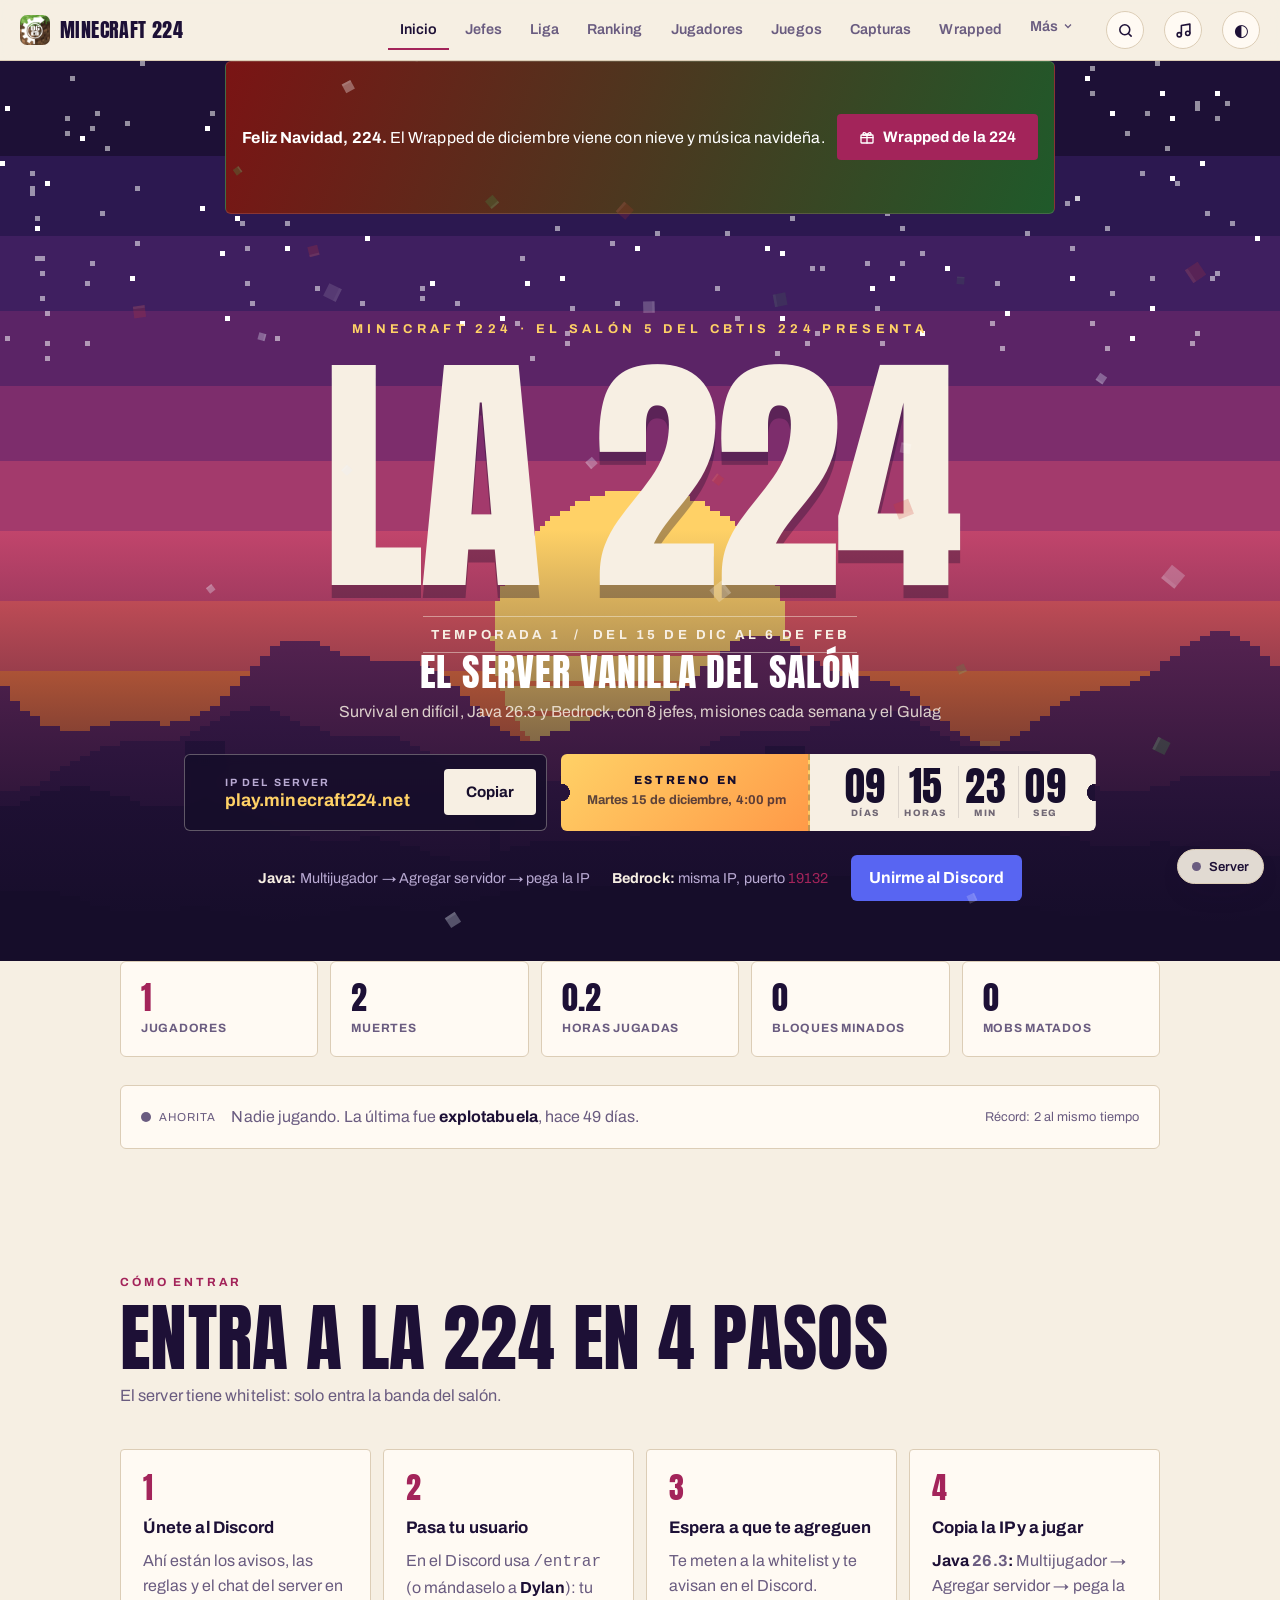
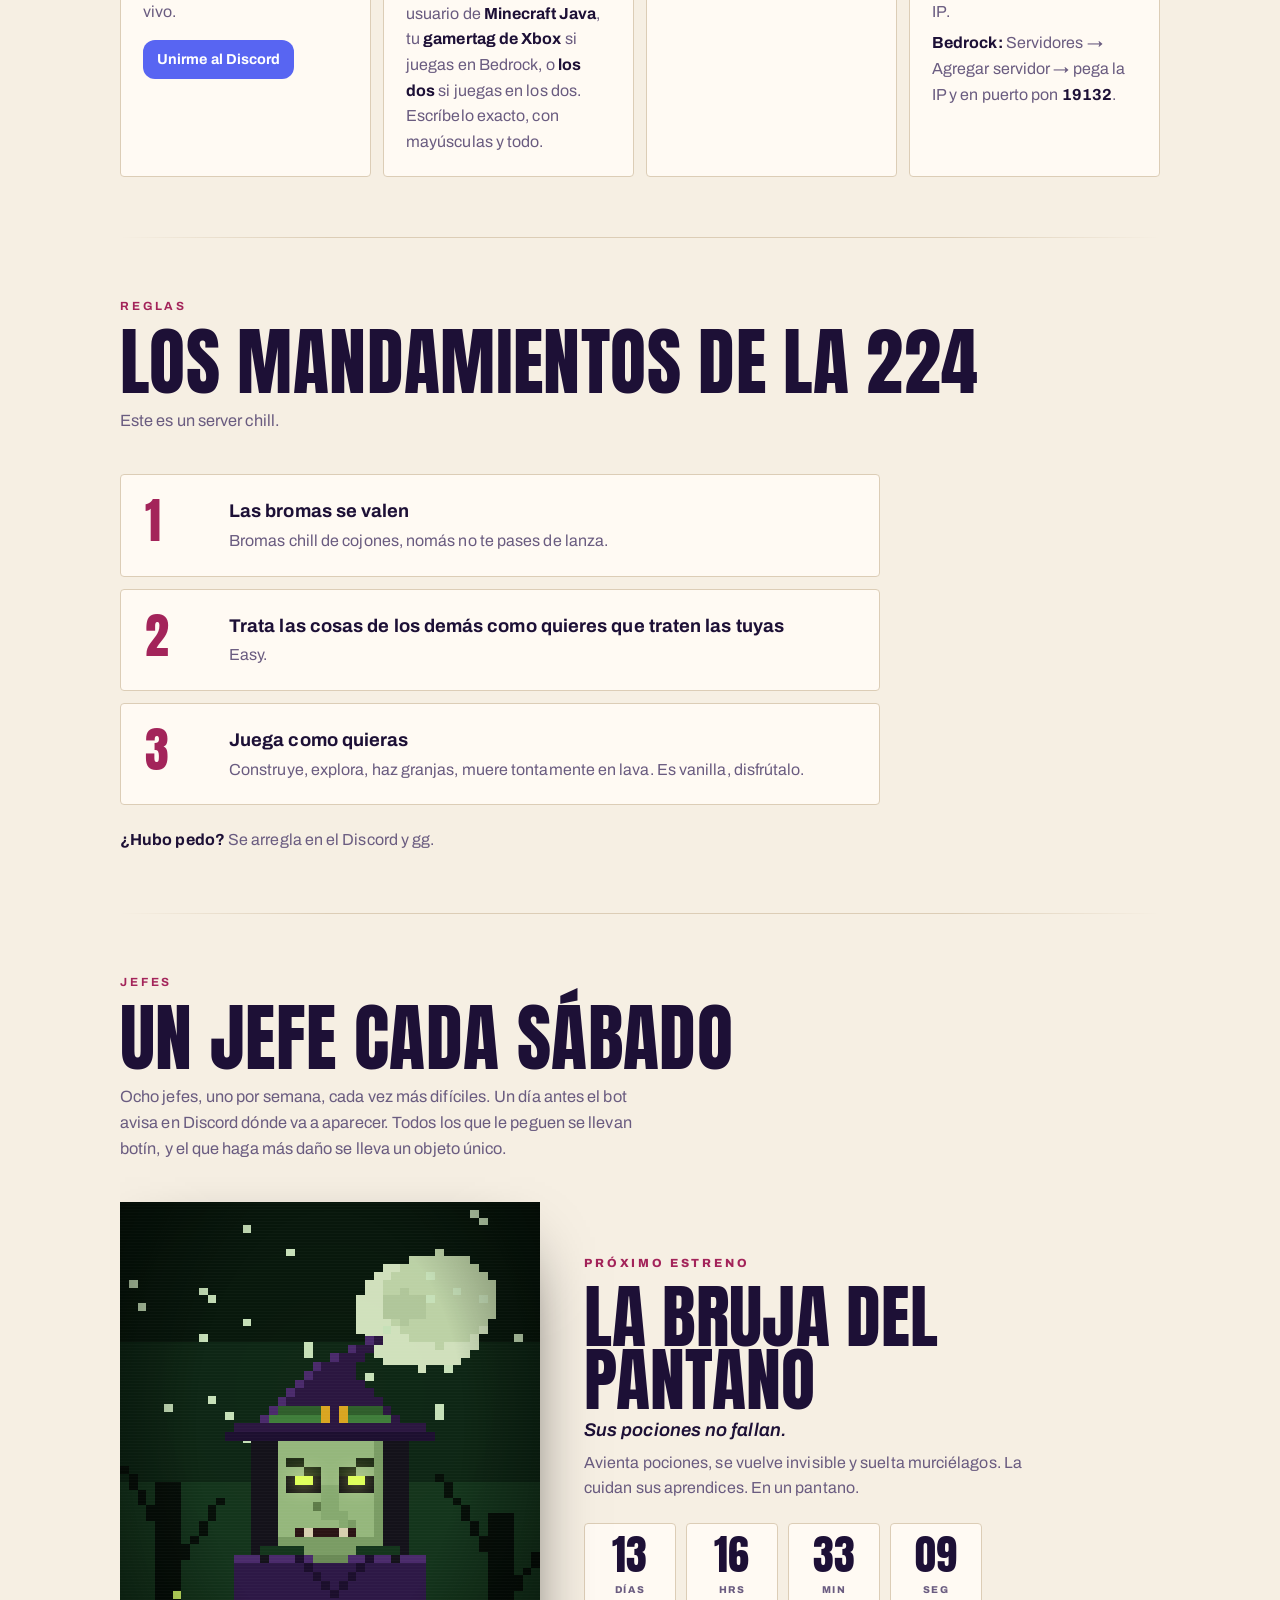
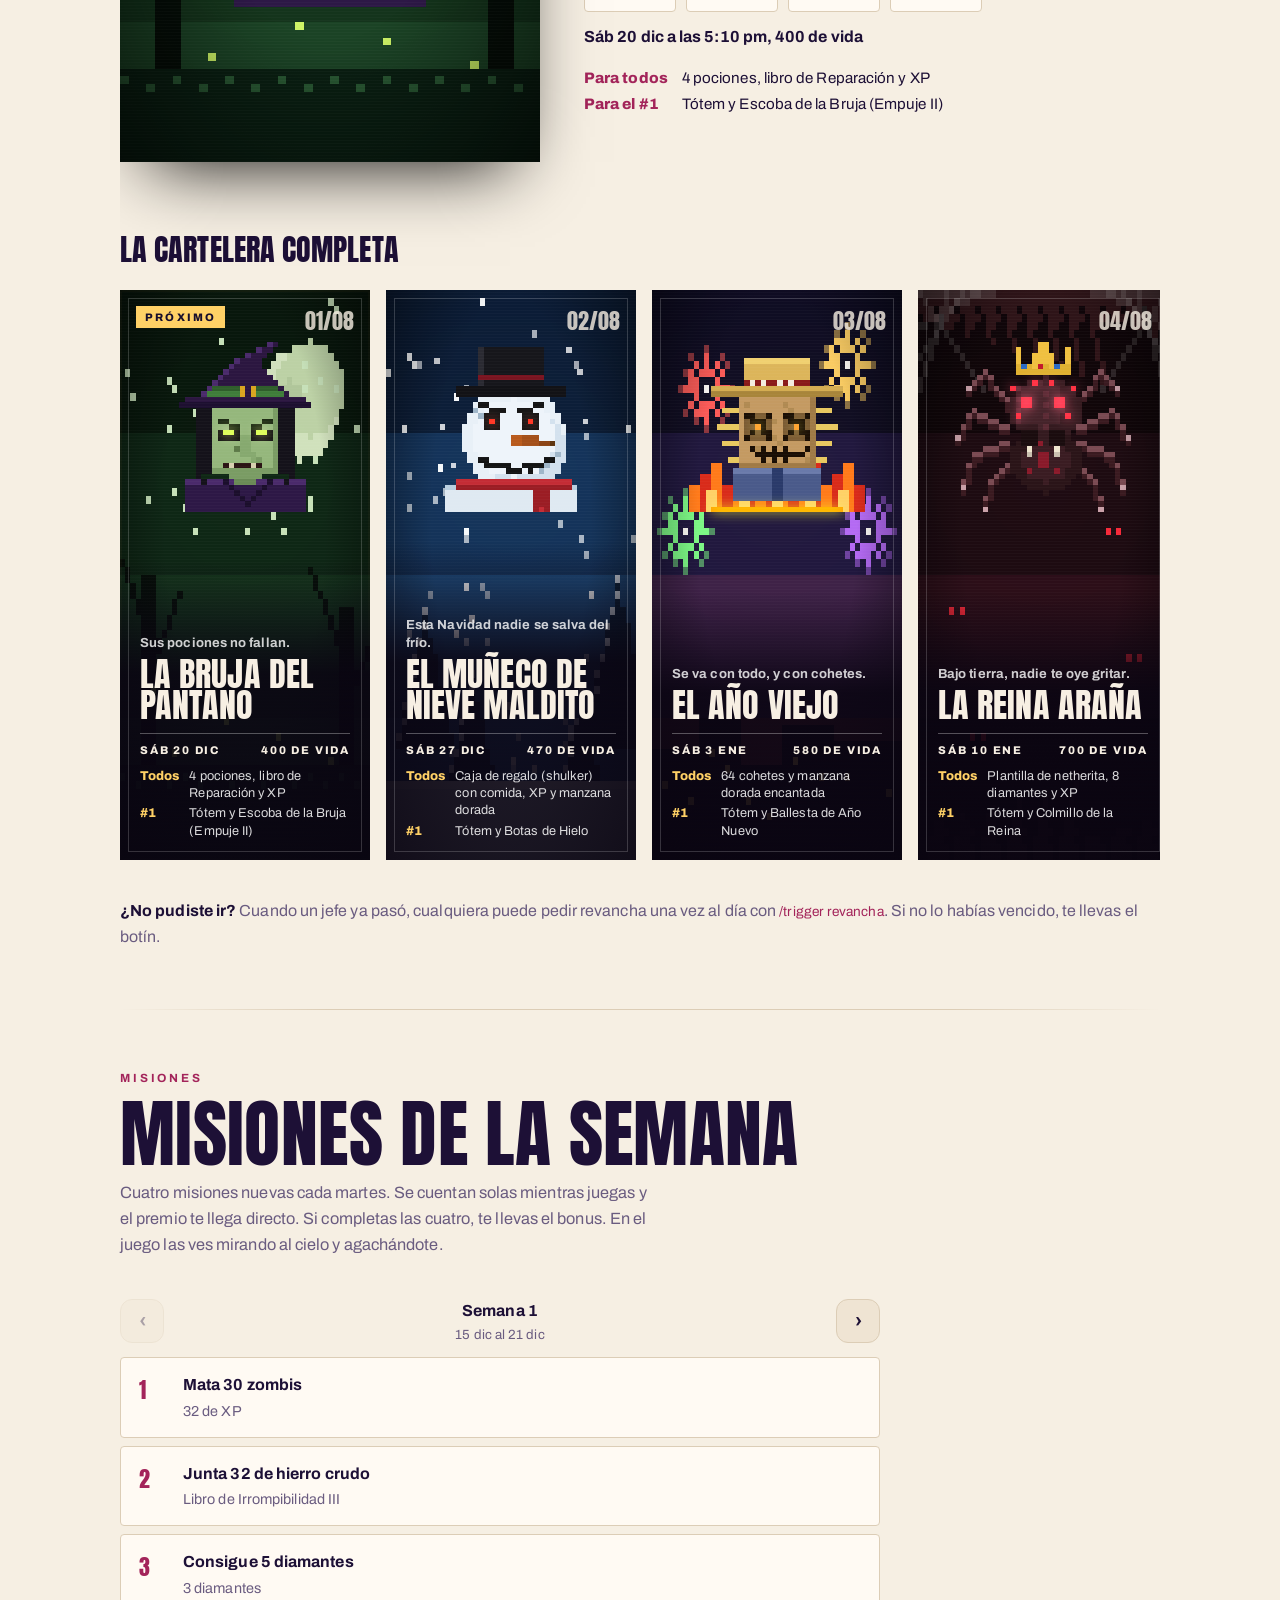
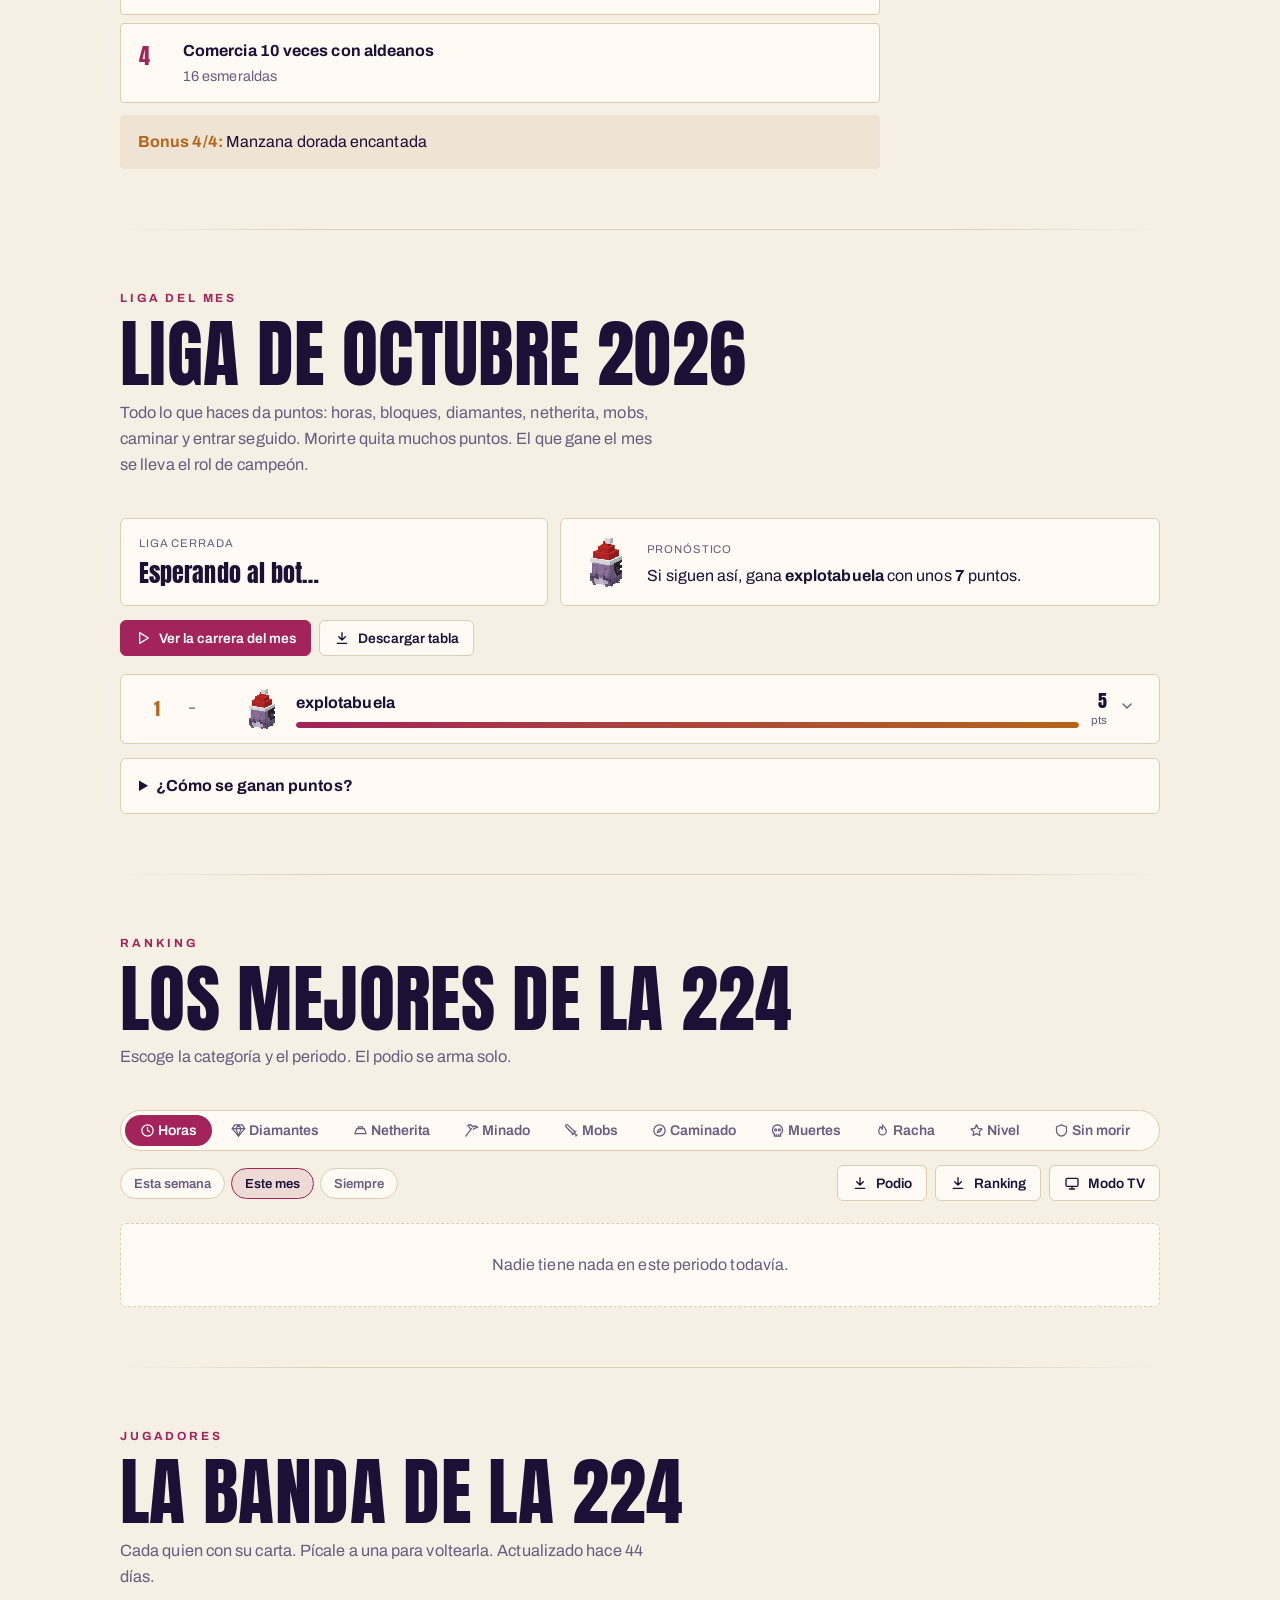
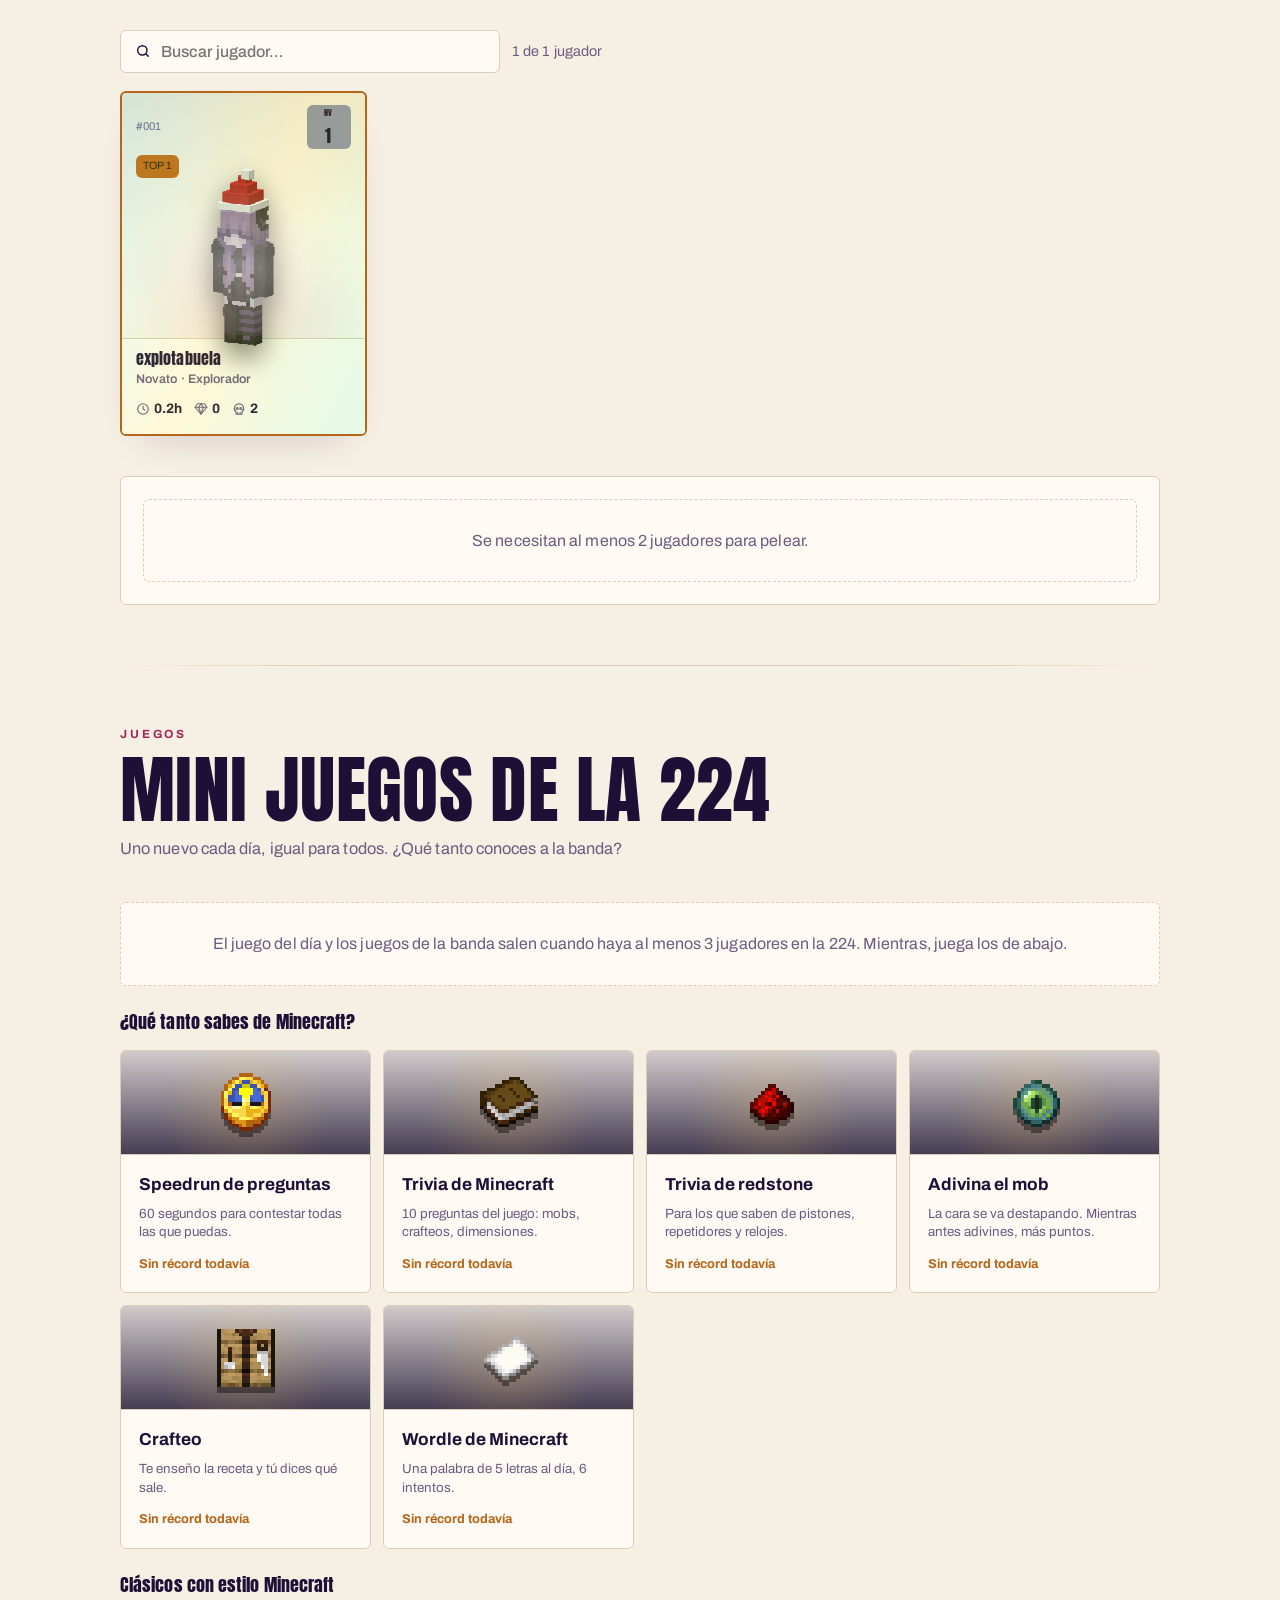
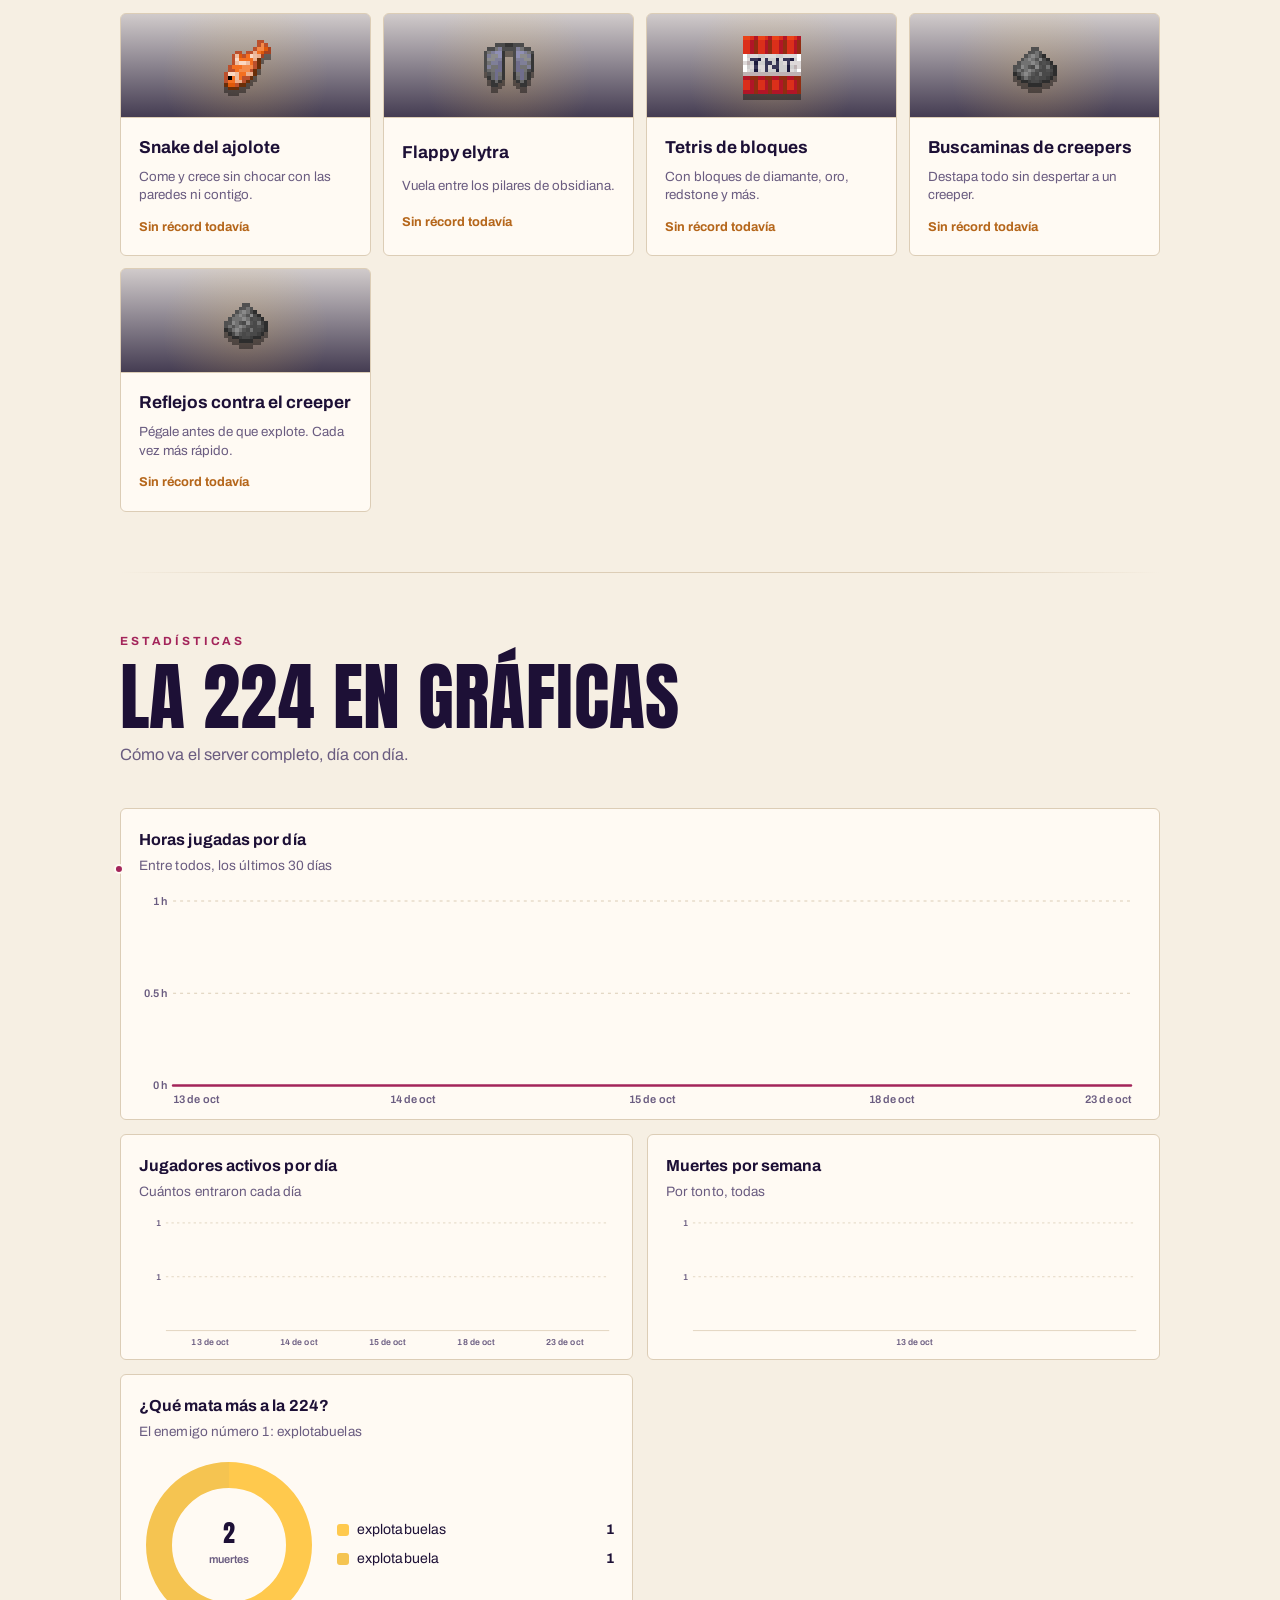
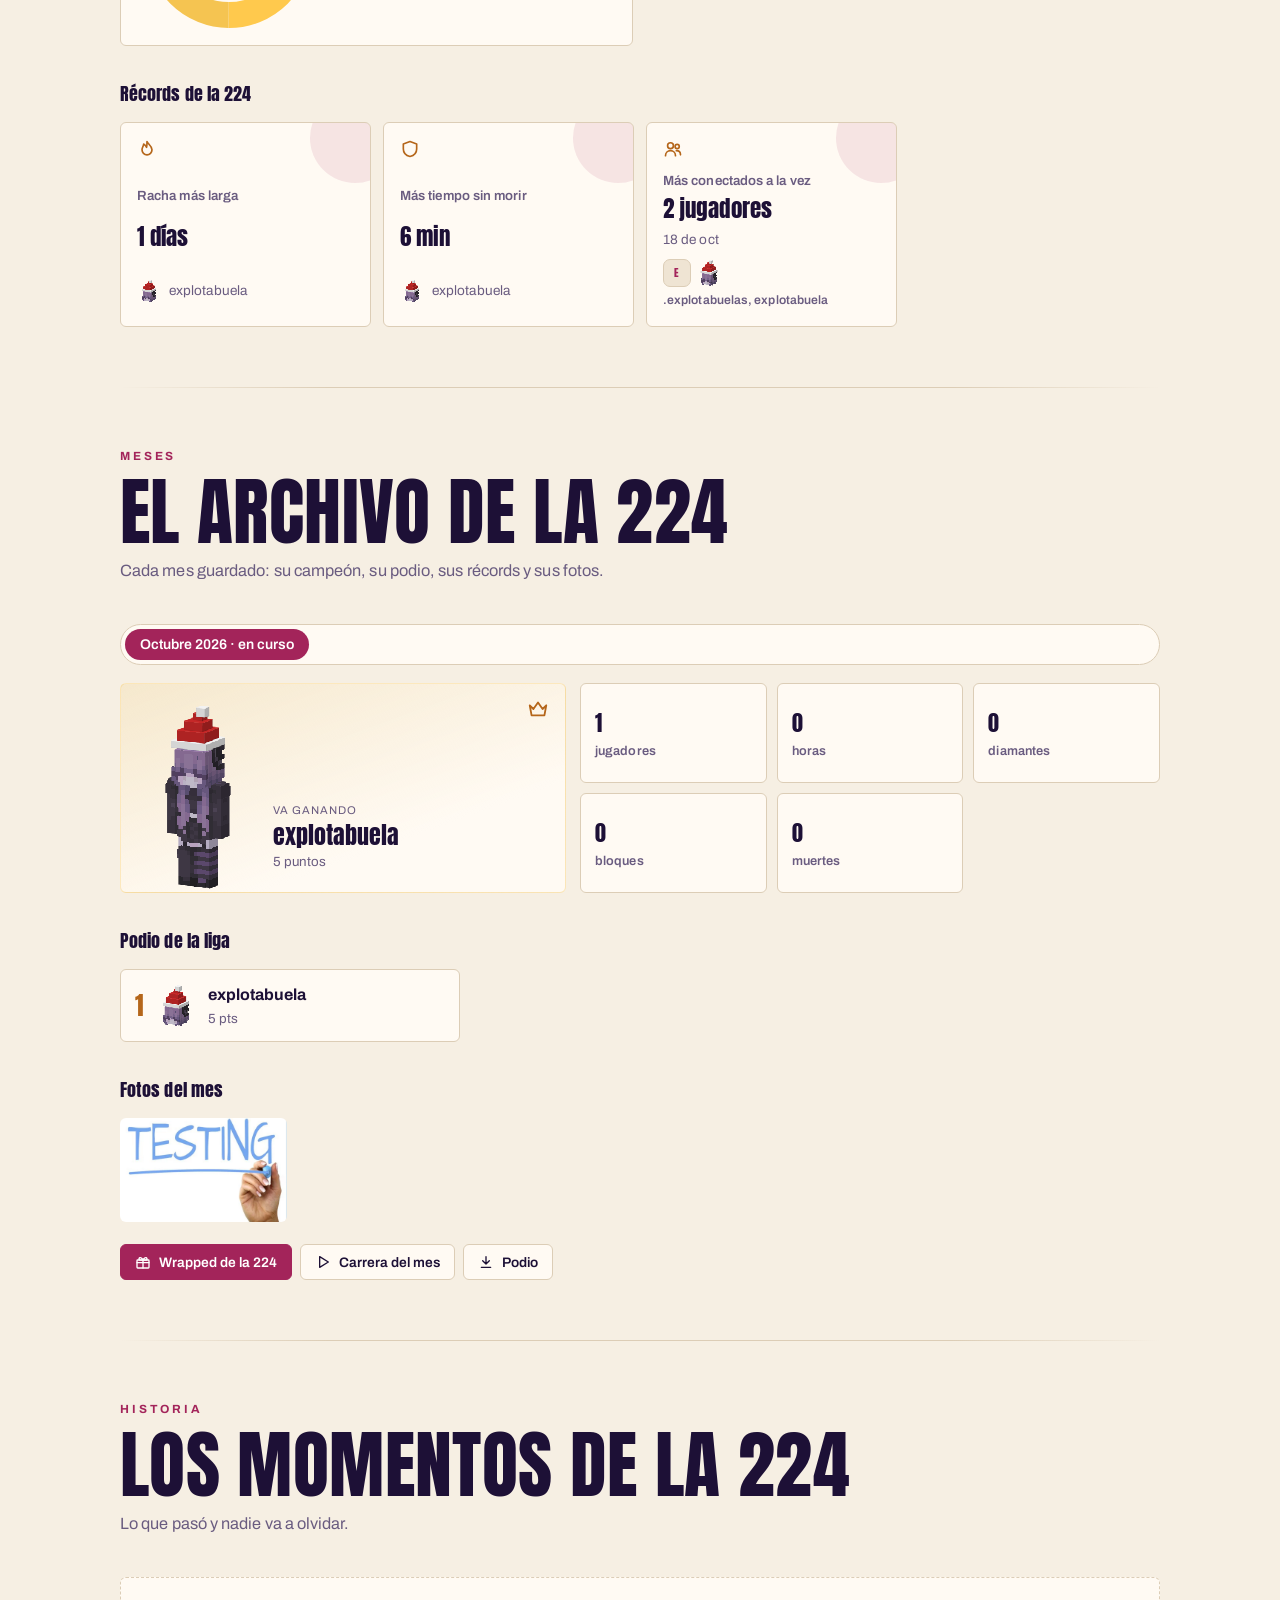
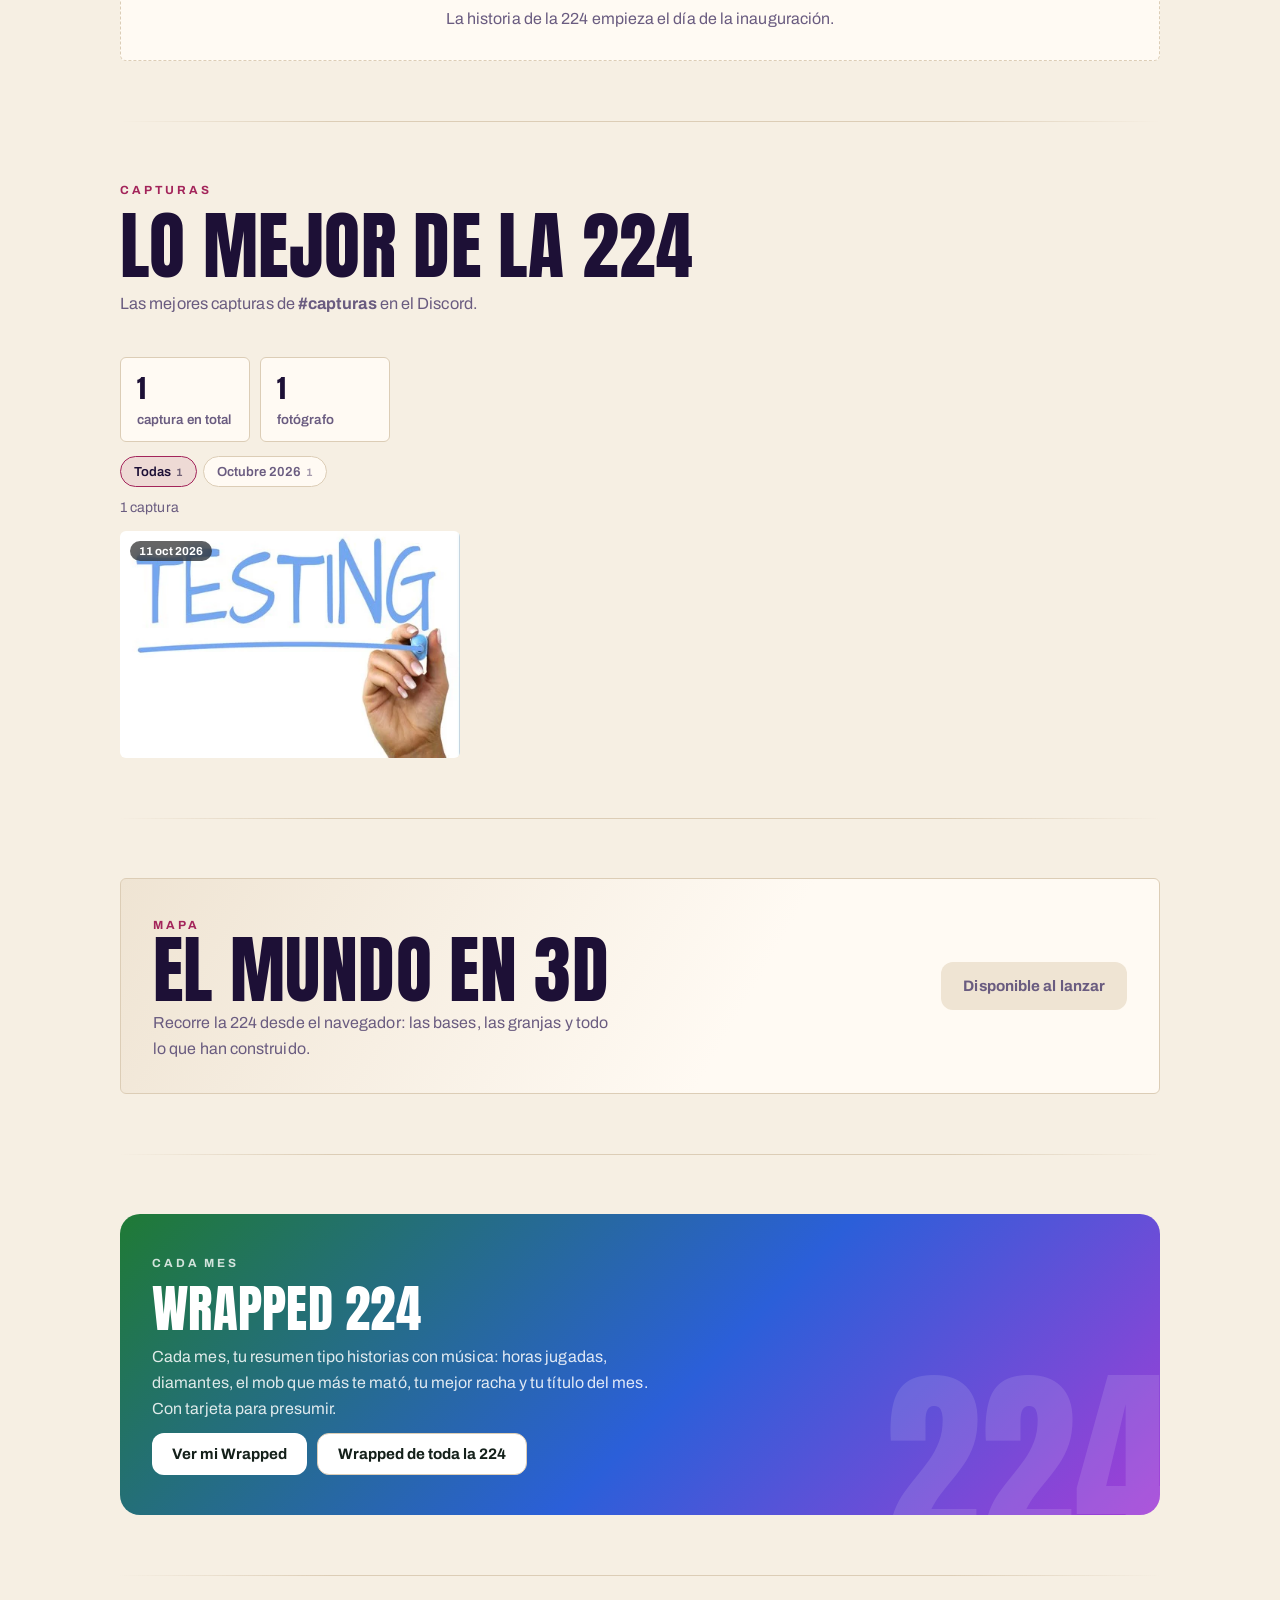
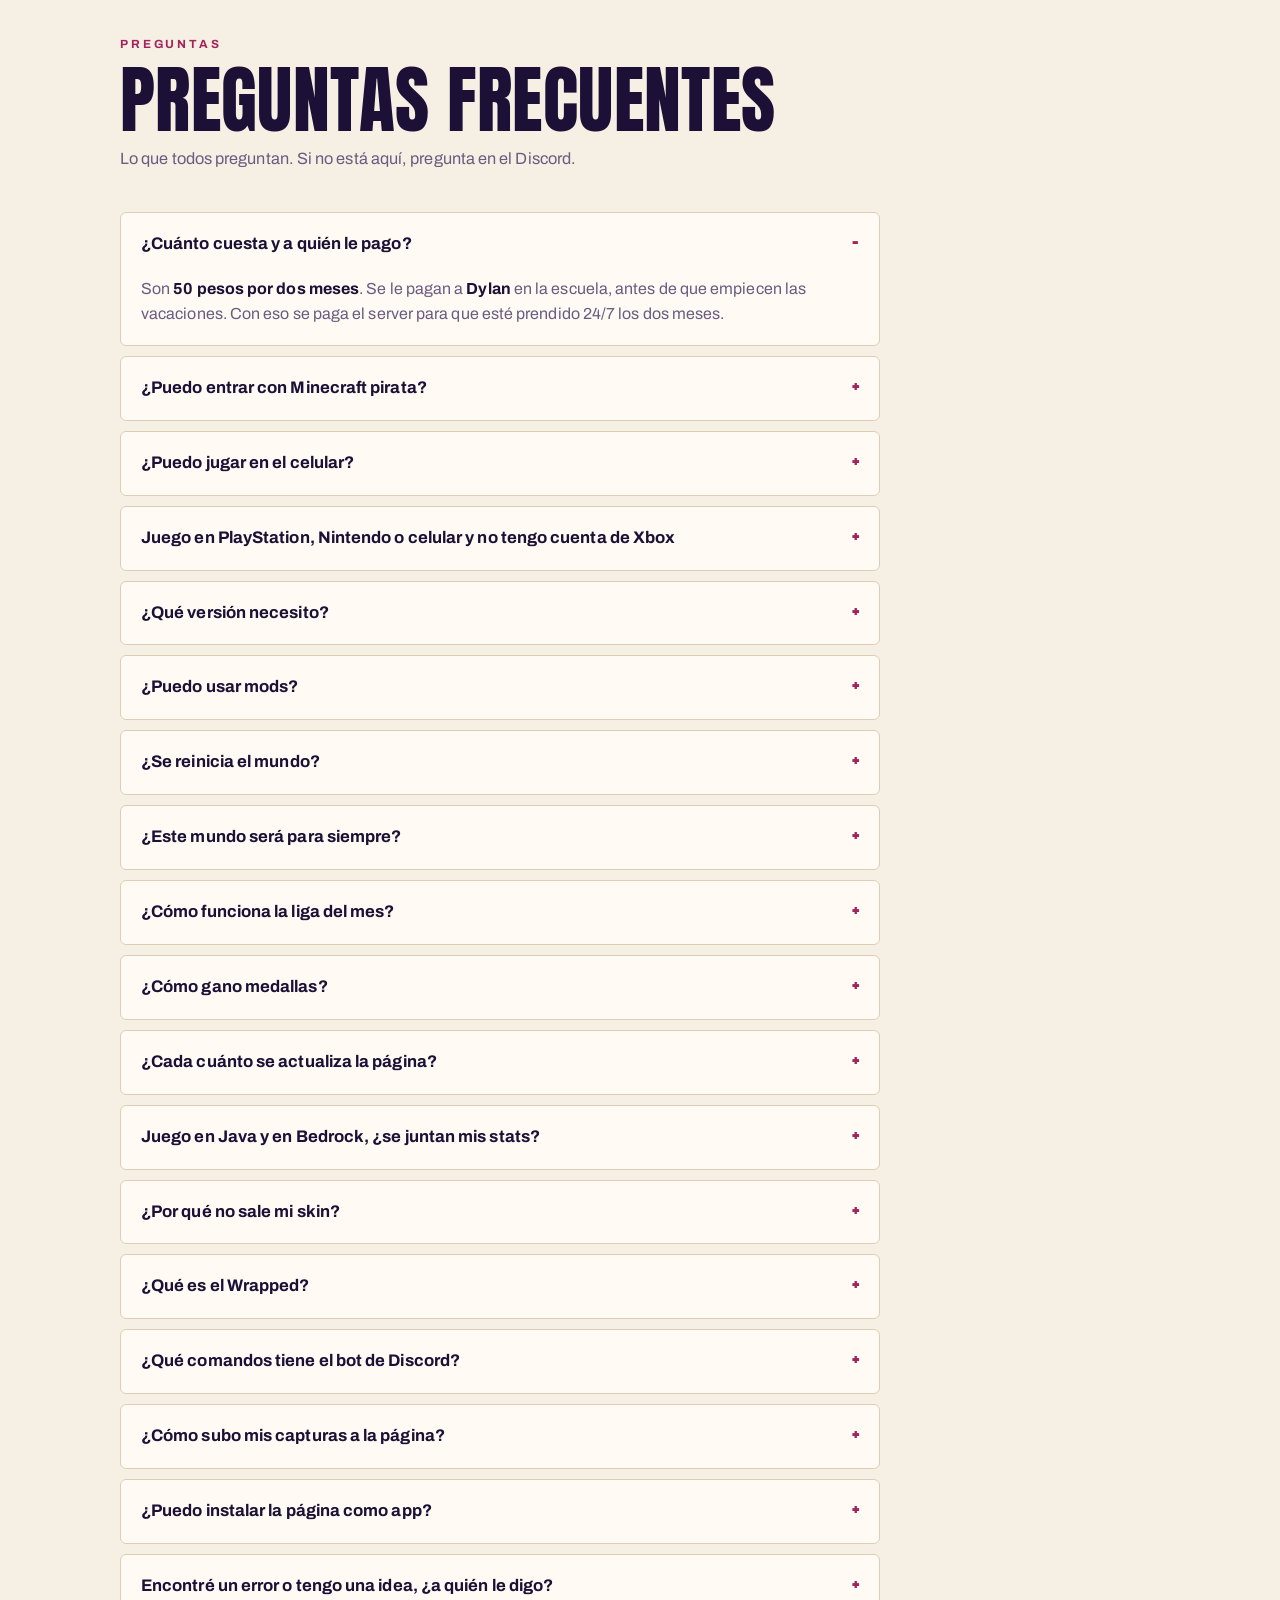
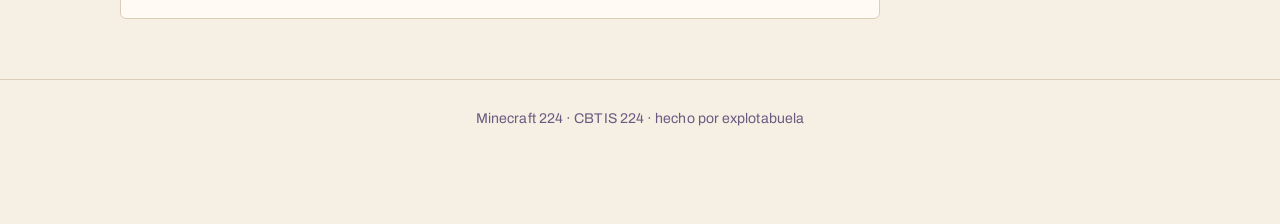
==== commit e0aa8f77: "SEO: lastmod en sitemap y nombre del server en el hero Co-Authored-By: Claude Opus 5.5 <noreply@anth" ====
--- a/index.html
+++ b/index.html
@@ -606,7 +606,7 @@
 <div class="hero estreno" id="inicio">
   <canvas class="hero-cielo" id="hero-cielo" aria-hidden="true"></canvas>
   <div class="hero-creditos">
-    <p class="presenta">El salón 5 del CBTIS 224 presenta</p>
+    <p class="presenta">Minecraft 224 · el salón 5 del CBTIS 224 presenta</p>
     <h1>La 224</h1>
     <p class="temporada">Temporada 1 &nbsp;/&nbsp; del 15 de dic al 6 de feb</p>
   </div>
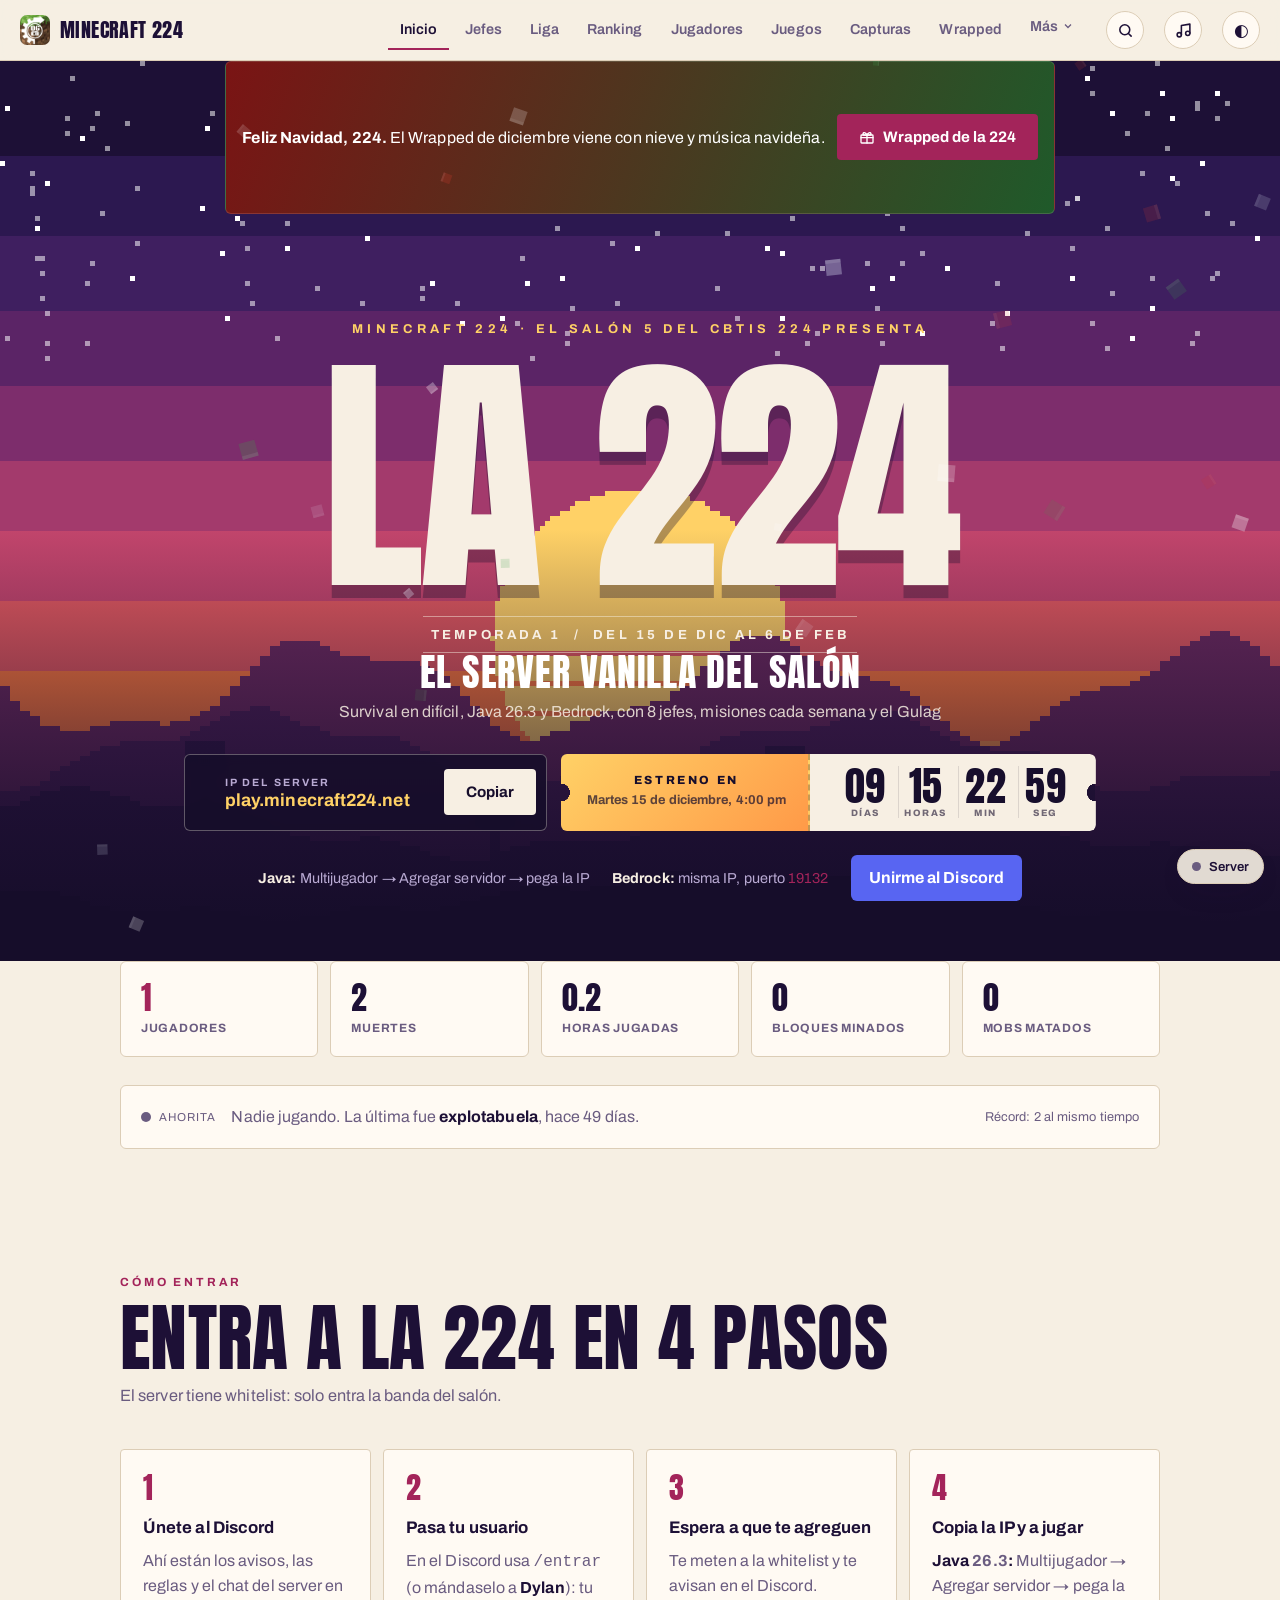
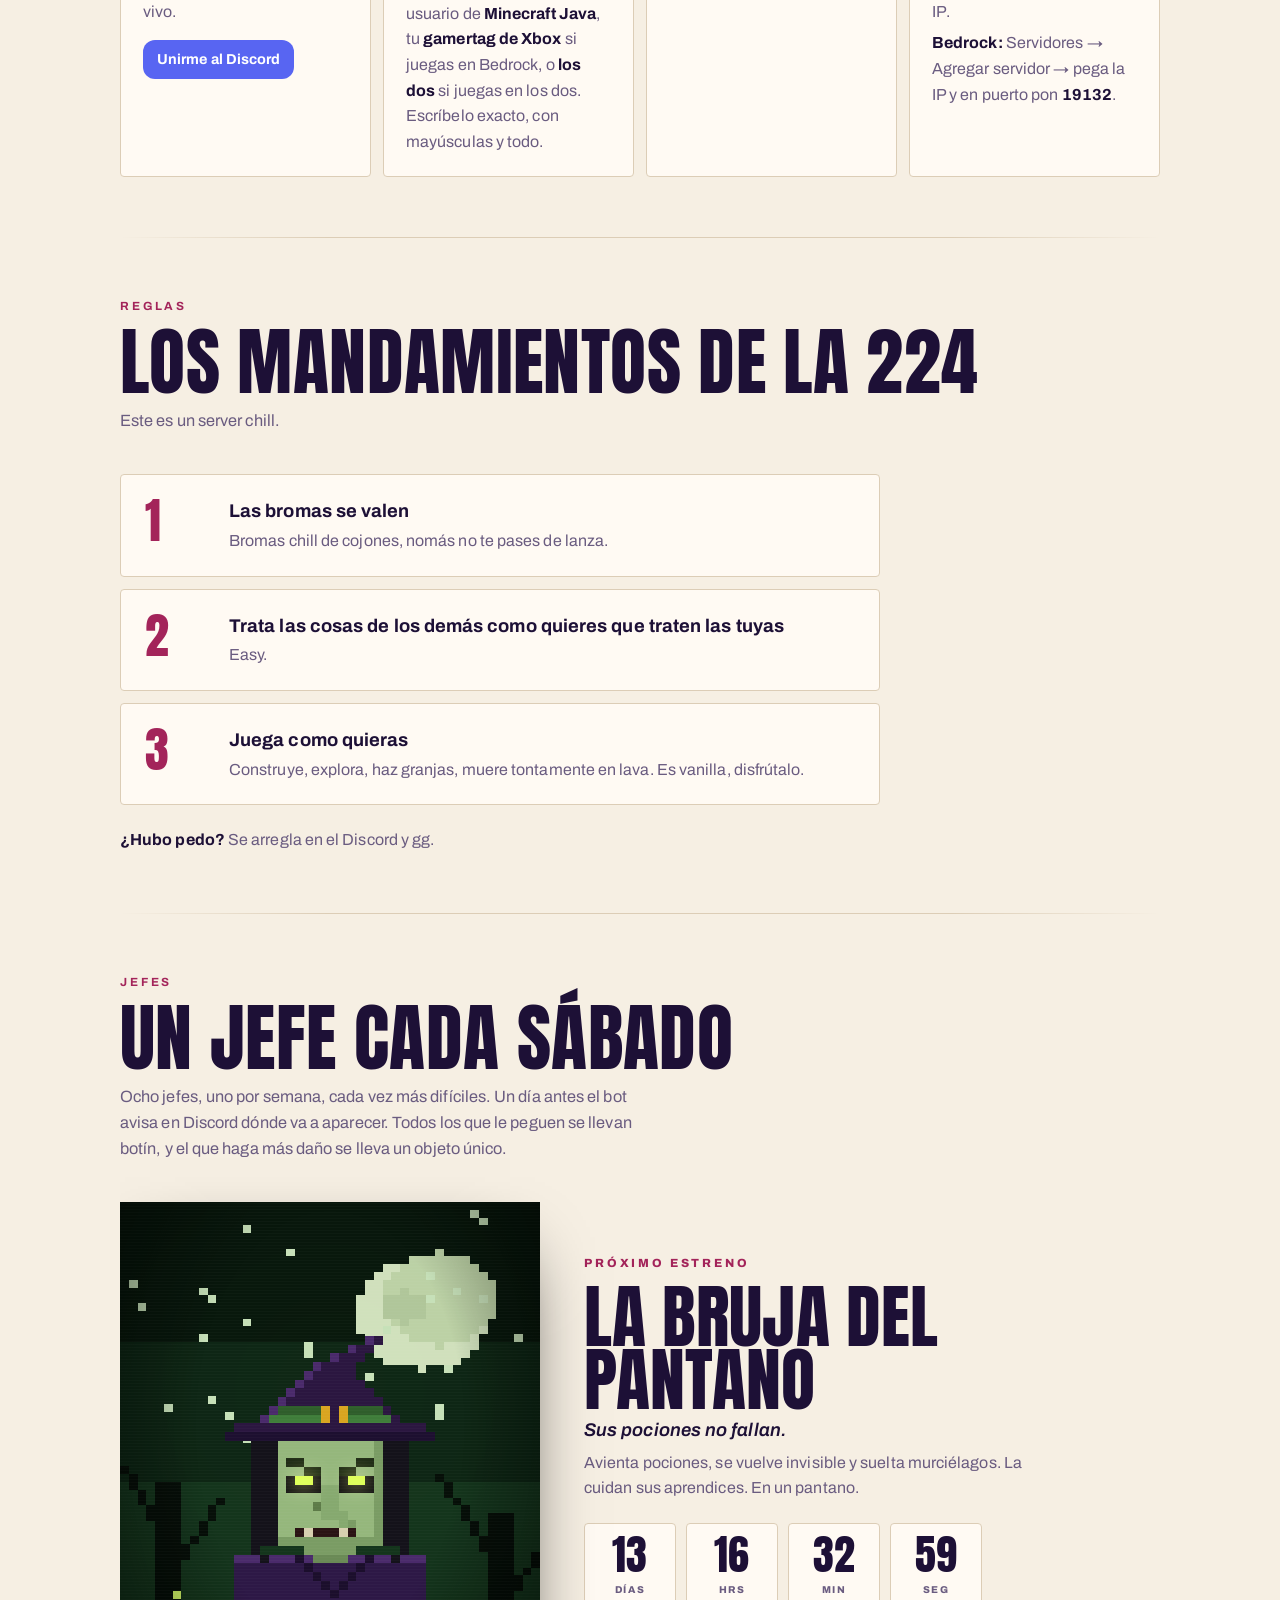
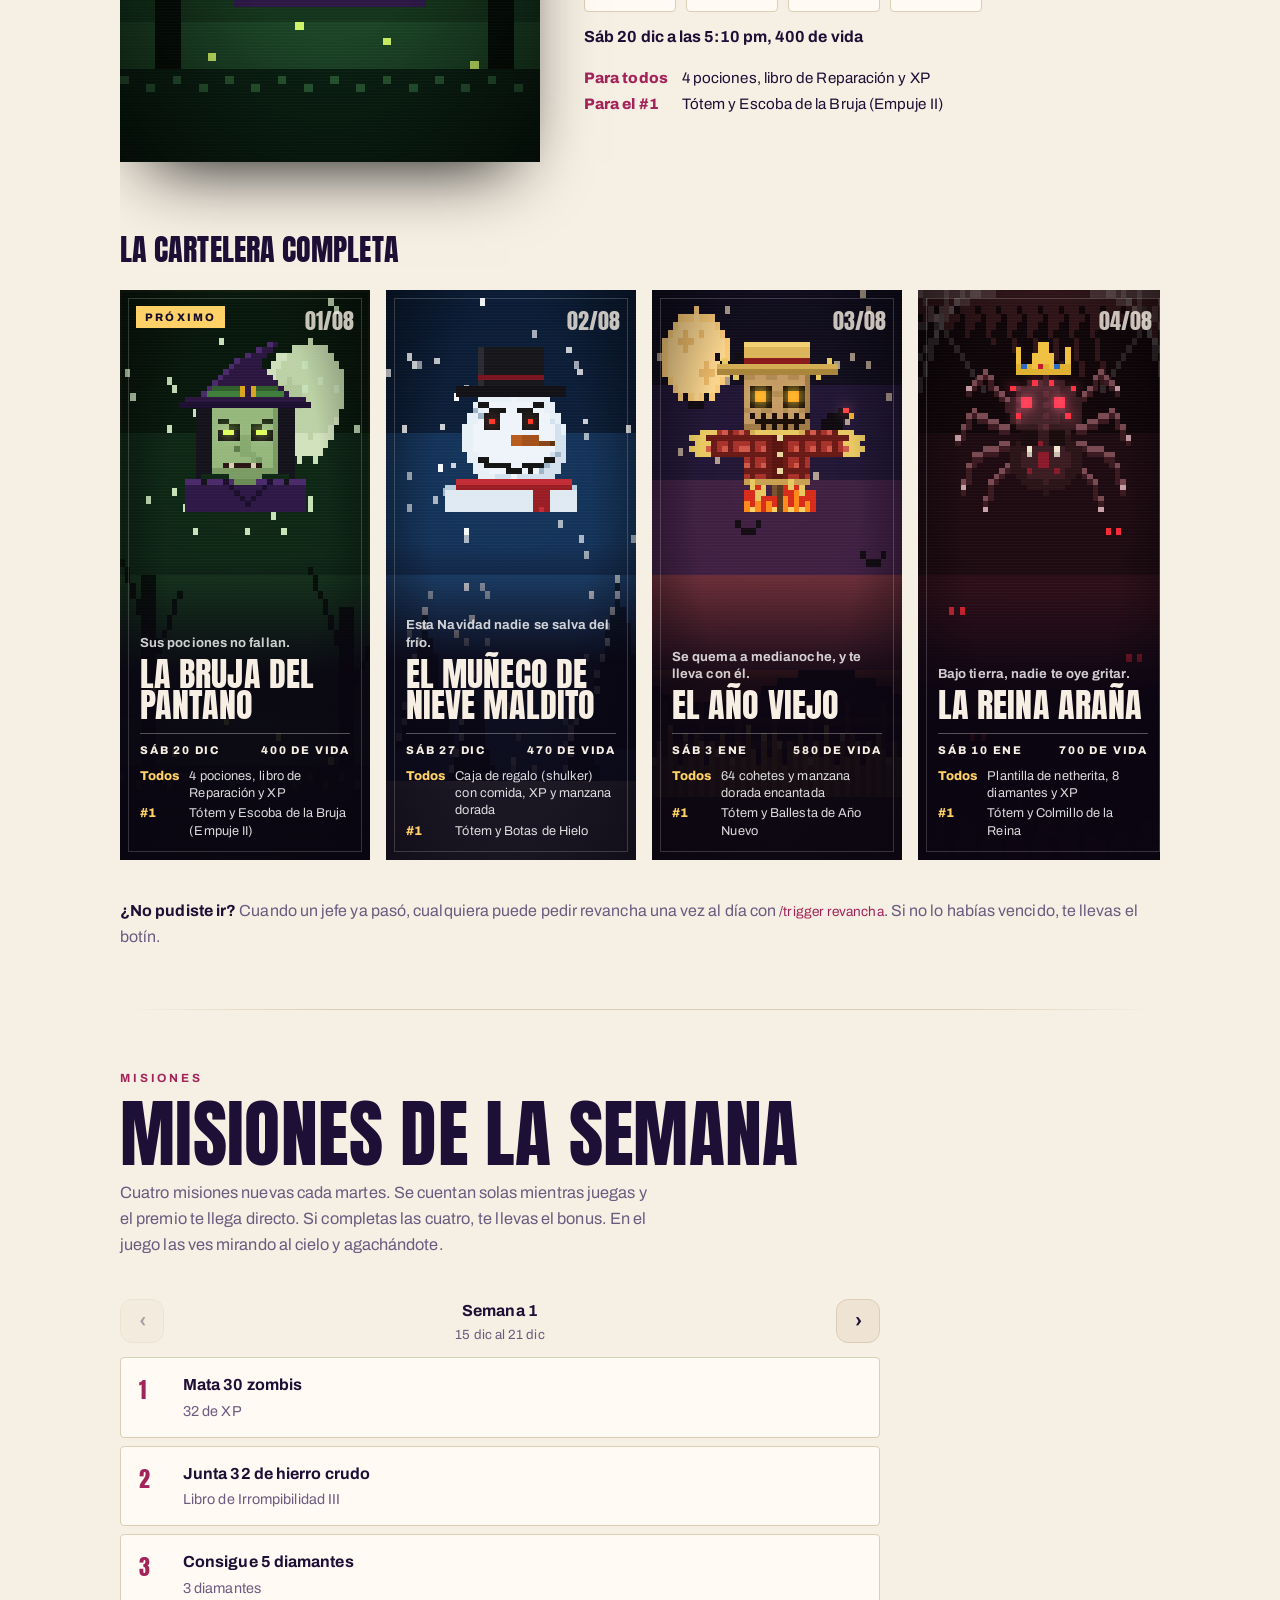
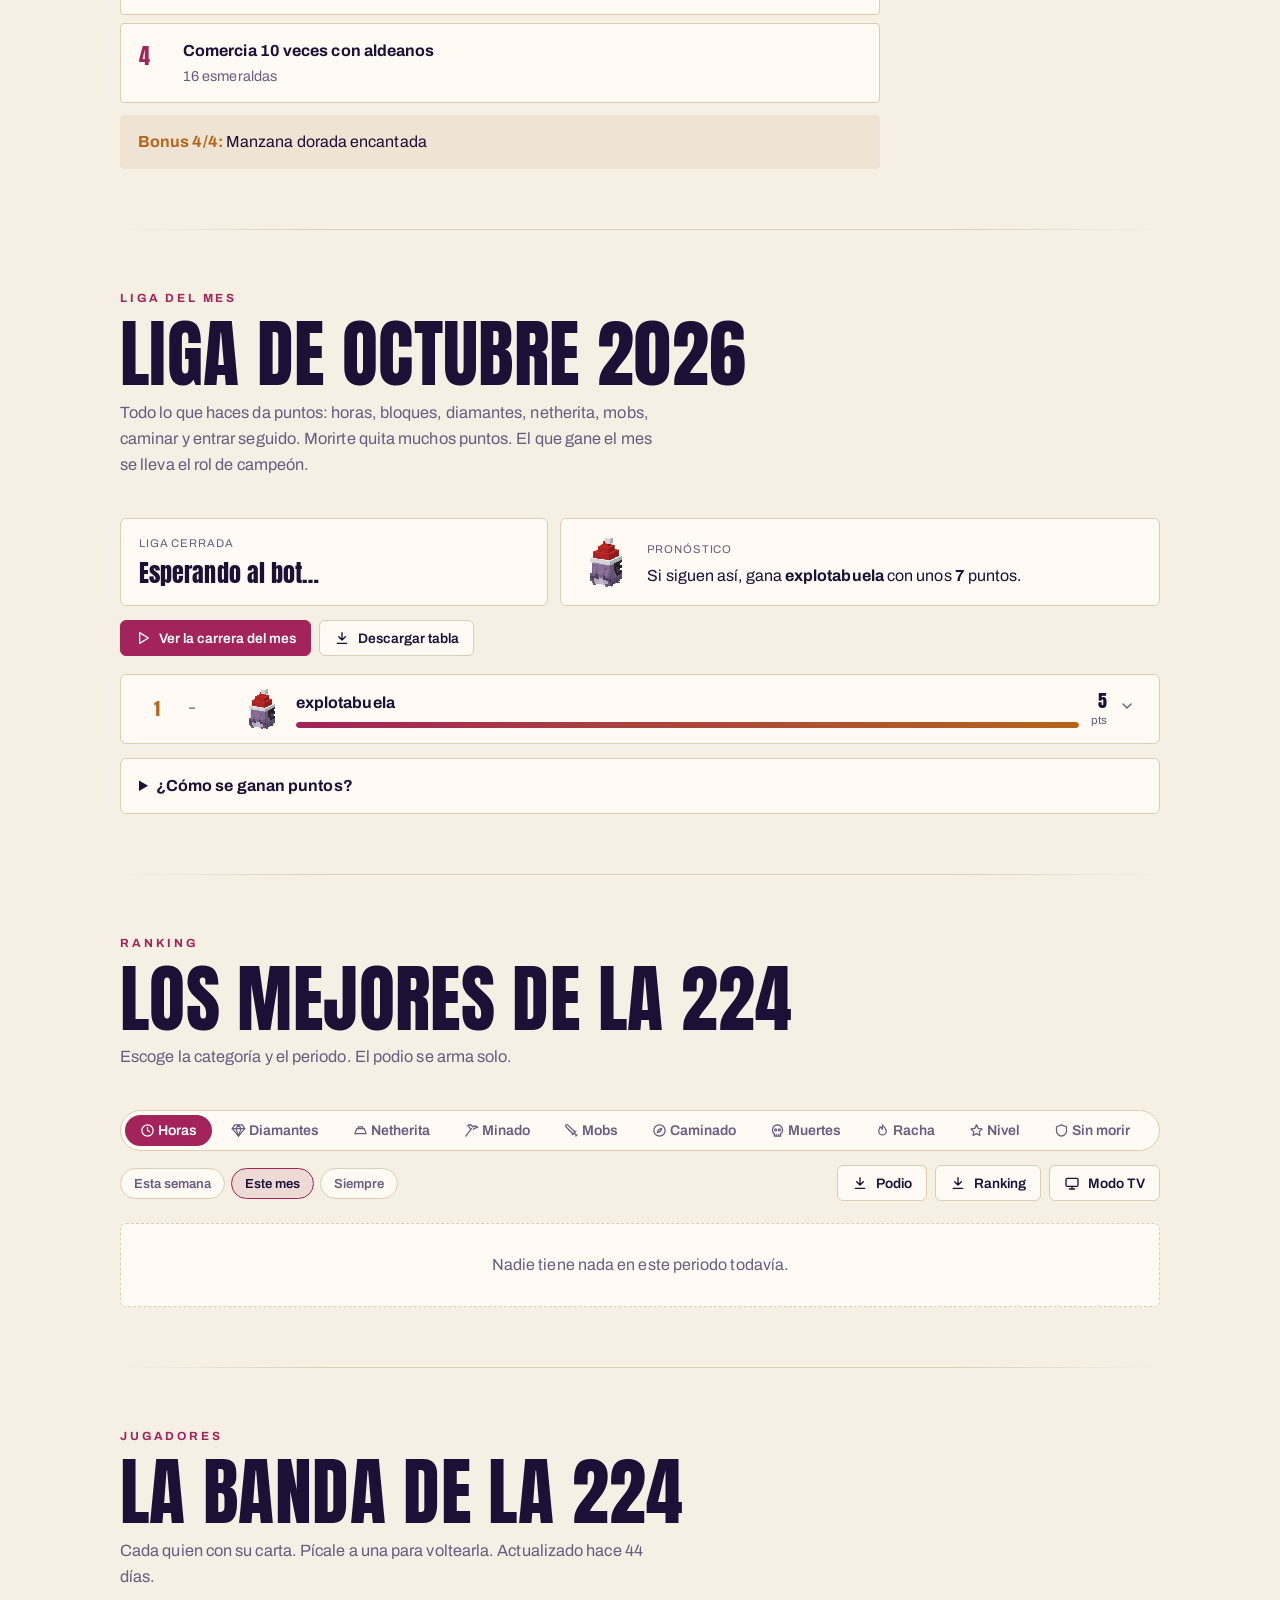
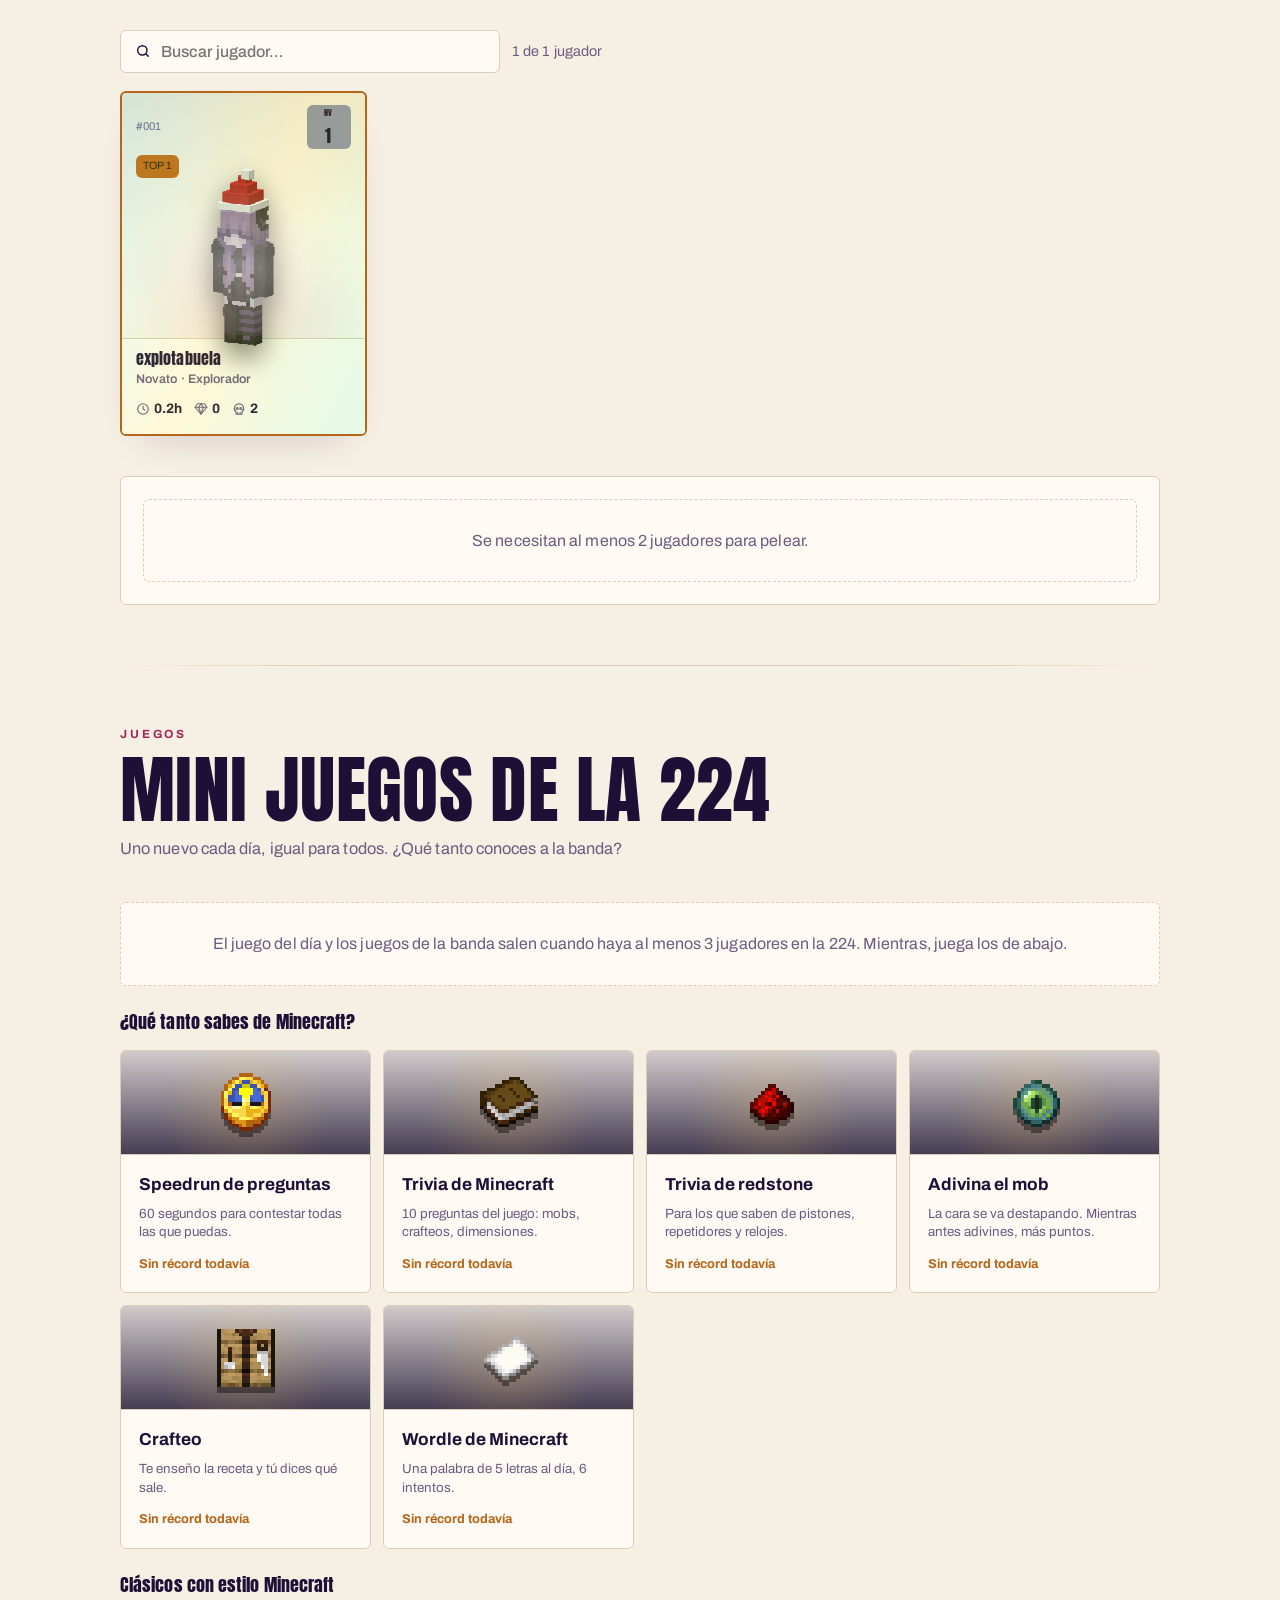
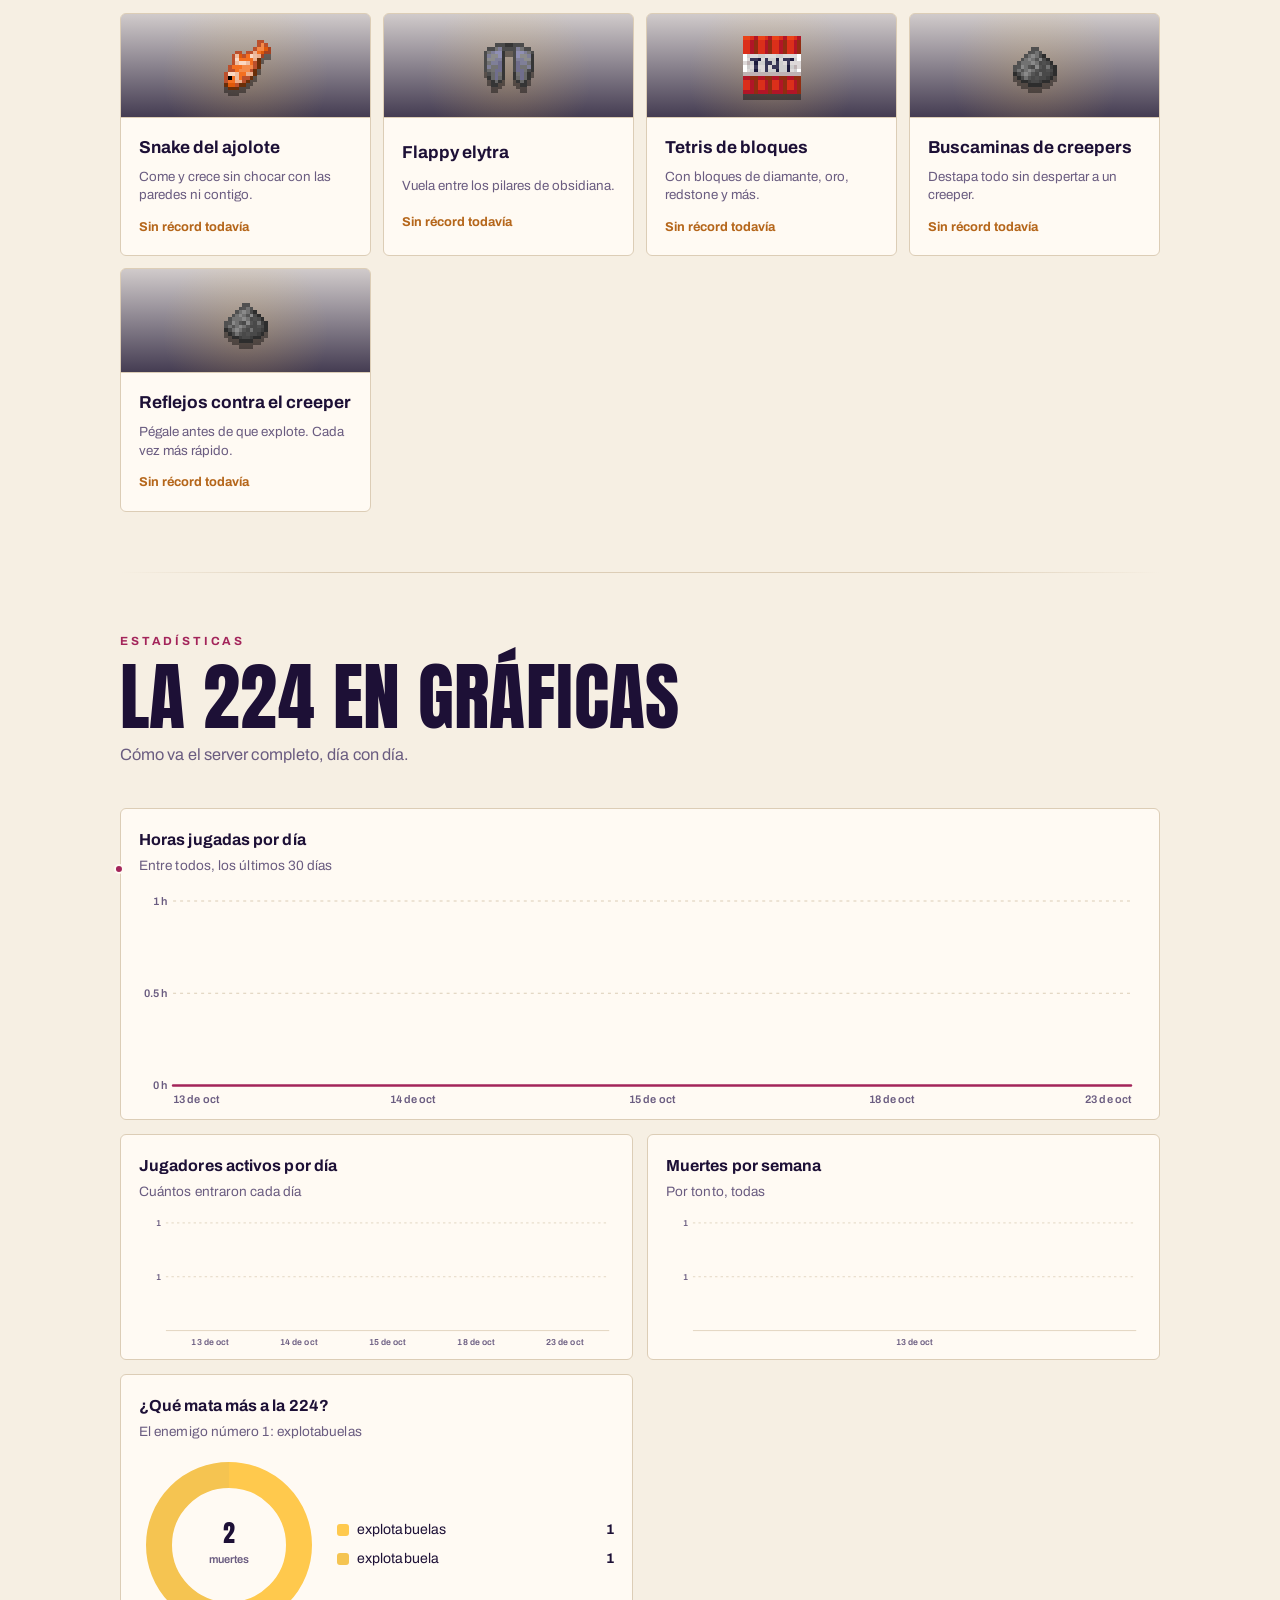
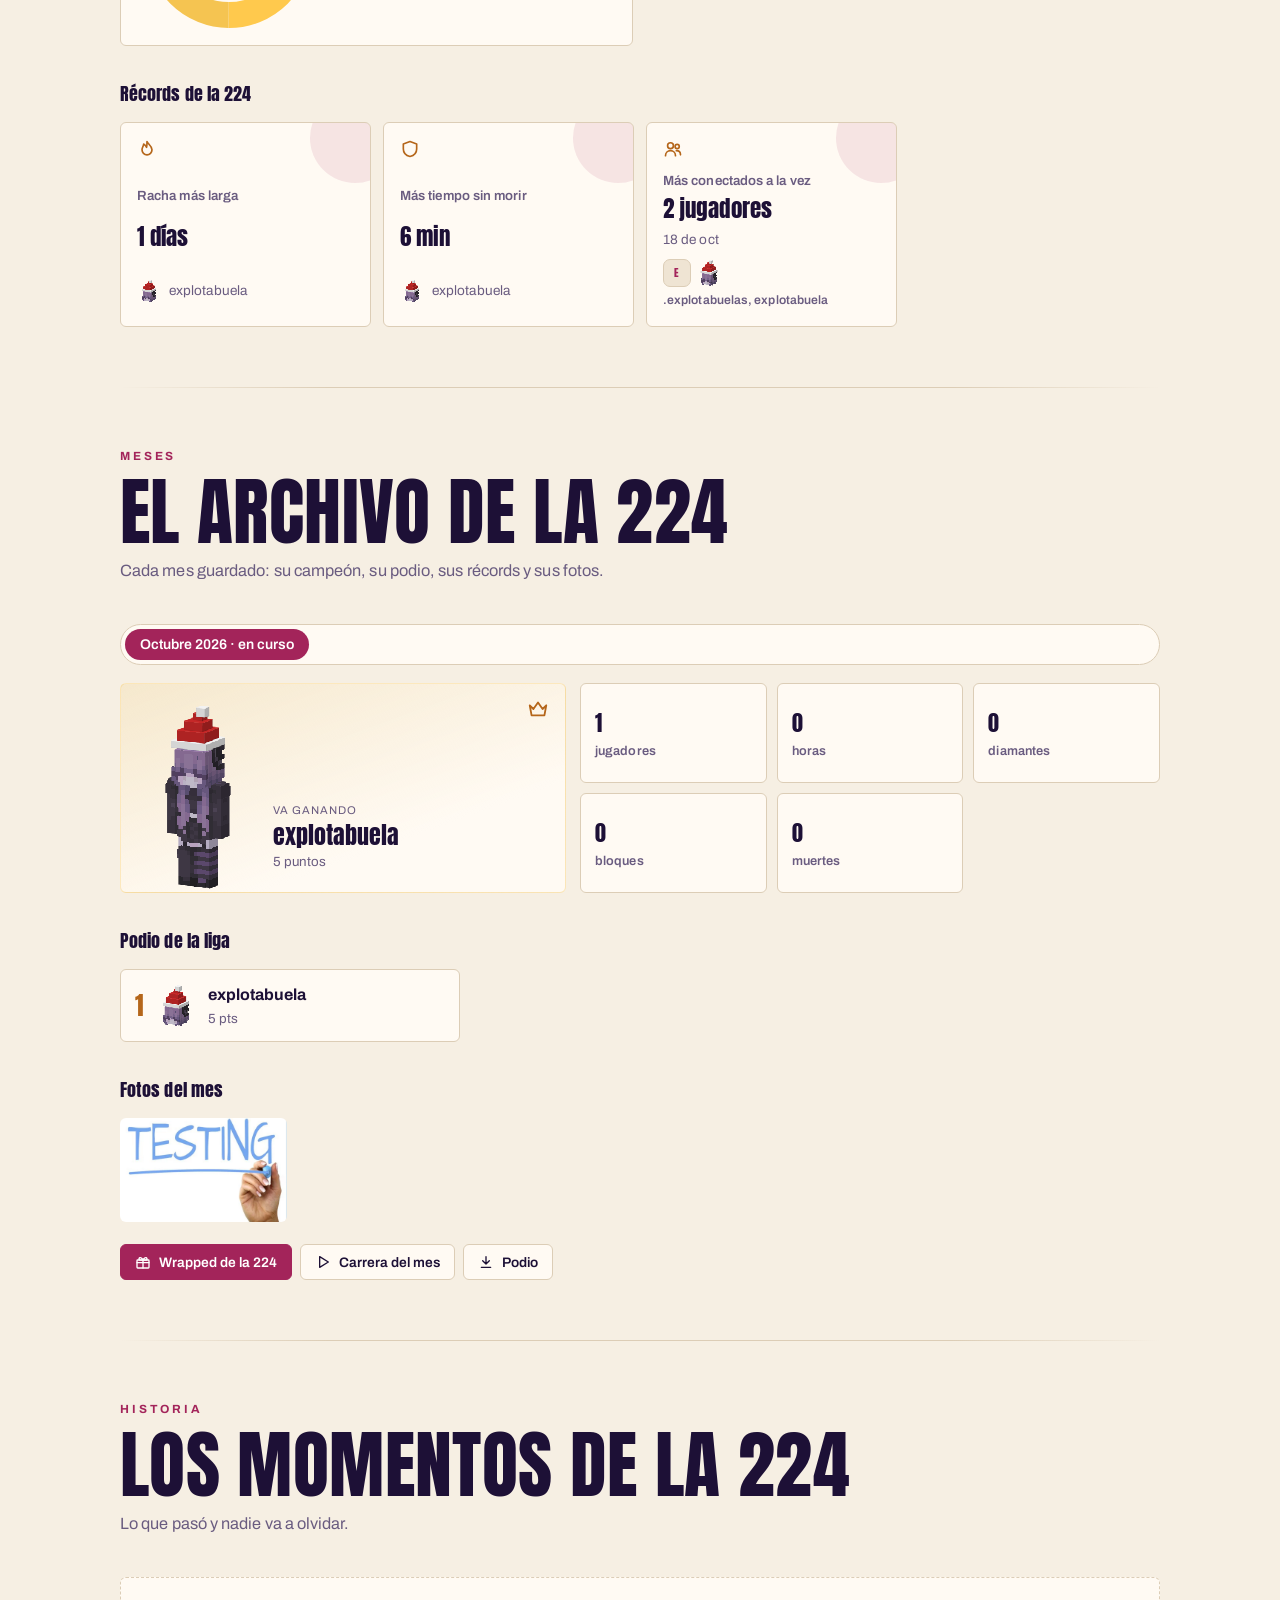
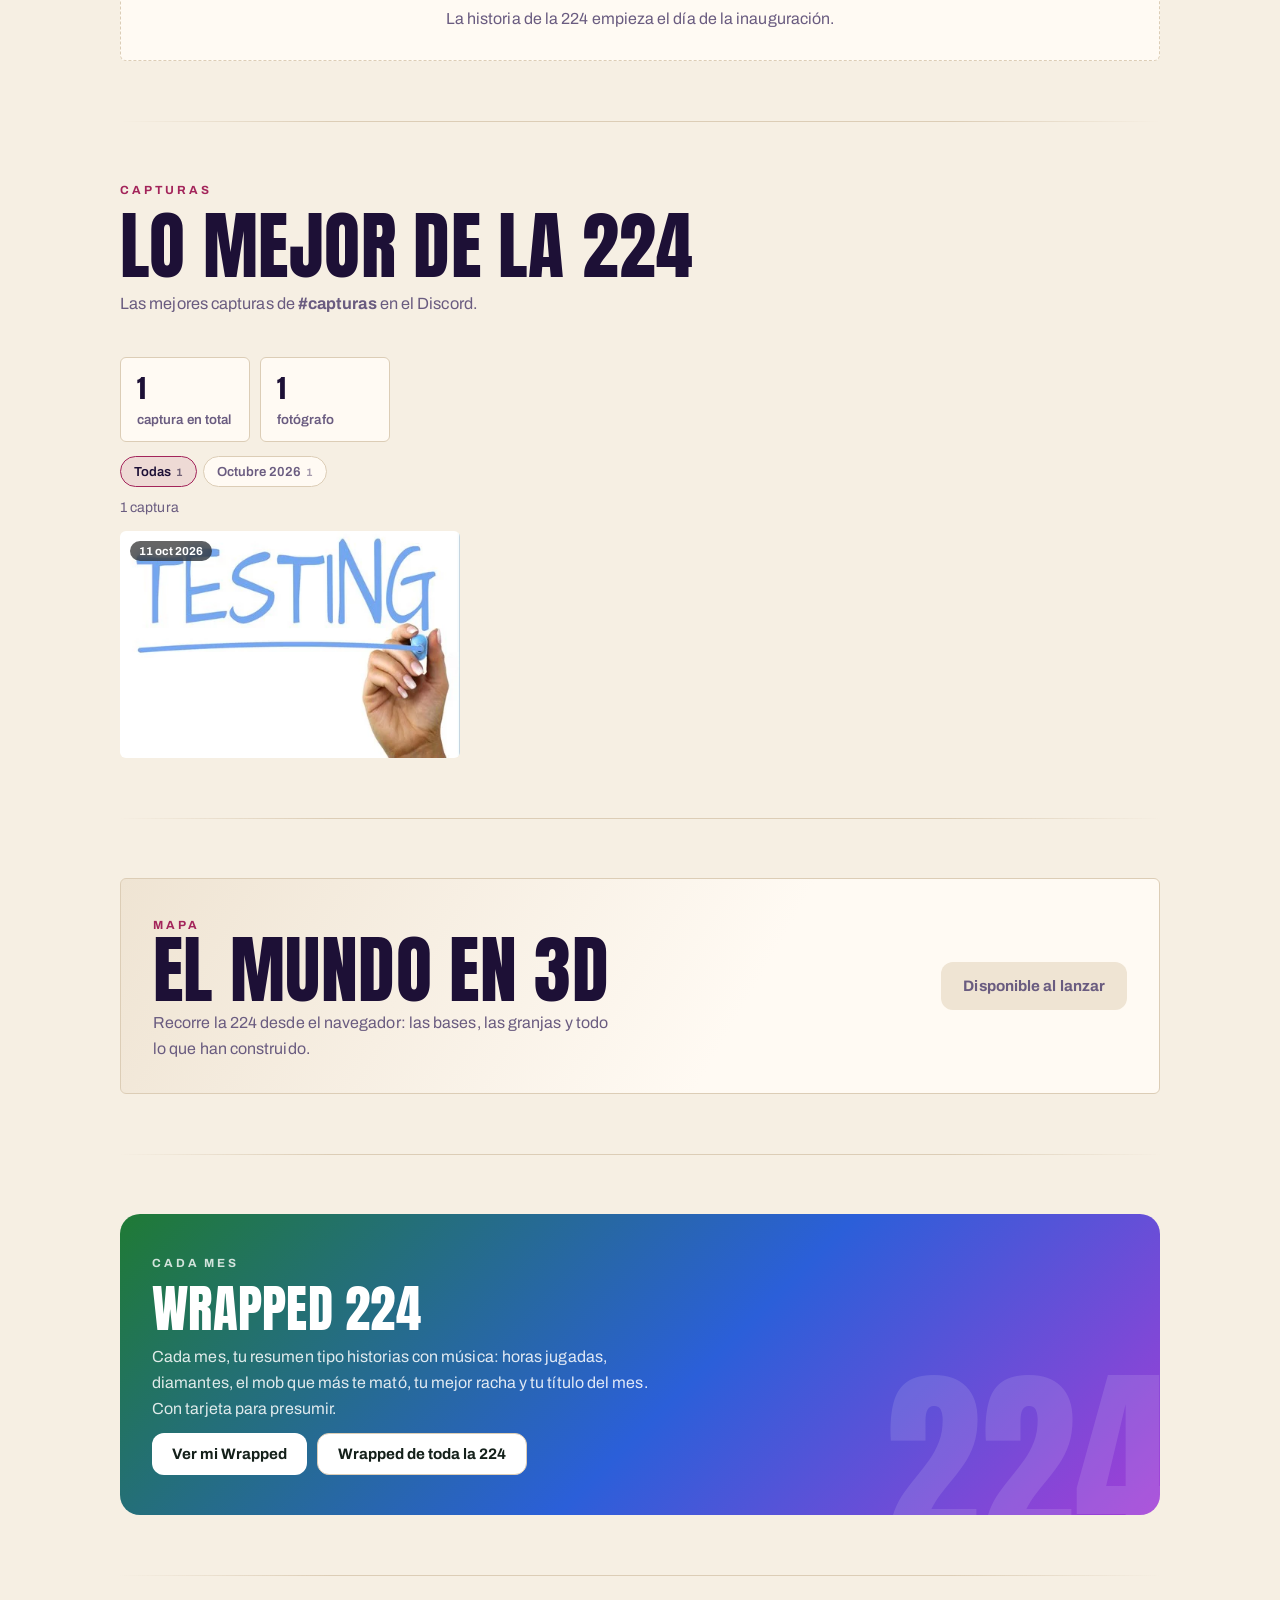
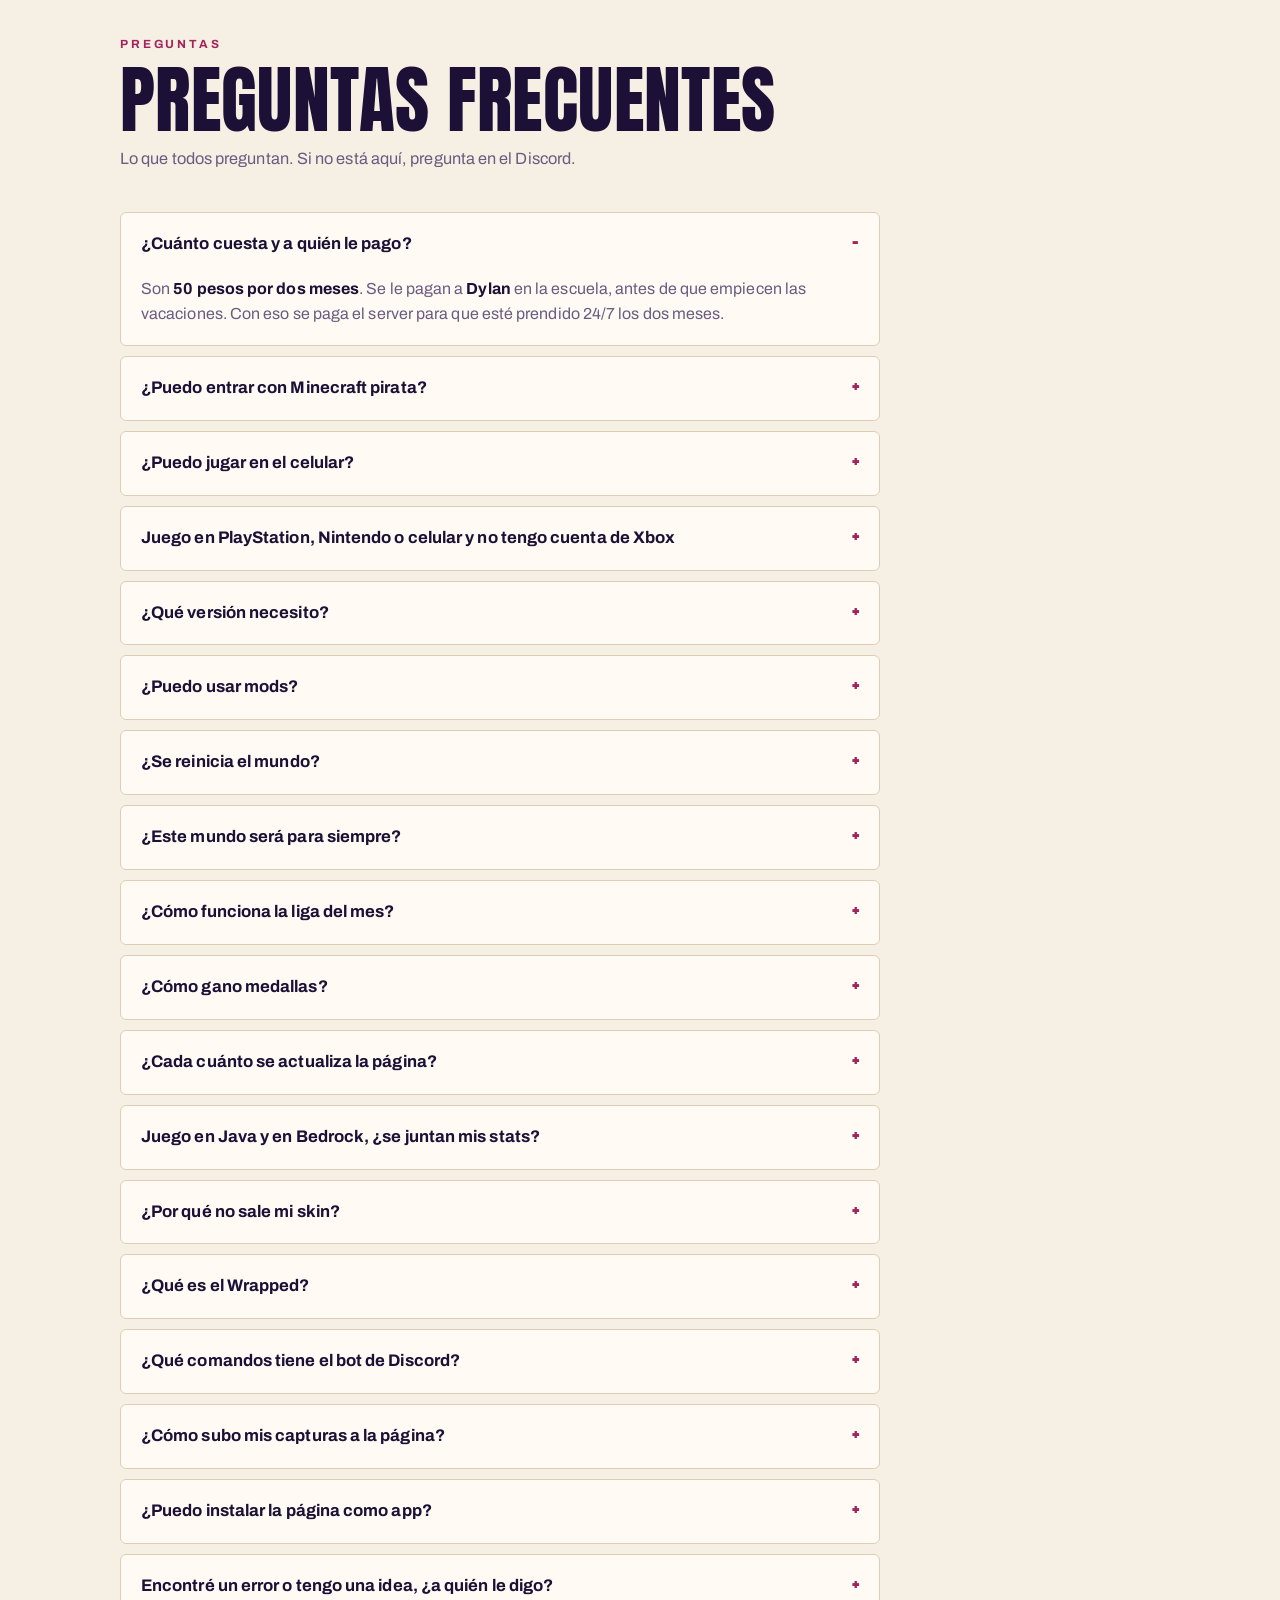
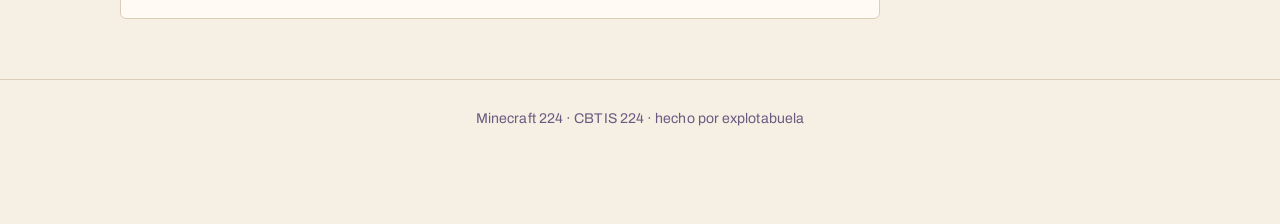
==== commit 29421eaa: "Carteles de jefes como imagen, bot anuncia con cartel y mensajes hackeados Co-Authored-By: Claude Op" ====
--- a/index.html
+++ b/index.html
@@ -513,6 +513,7 @@
 .poster .lema{font:700 .82rem/1.35 var(--f-body);color:#ffffffcc;margin:14px 0 6px}
 .poster h3{font:400 2.15rem/.92 var(--f-display);overflow-wrap:anywhere;text-transform:uppercase;margin:0}
 .p-pie{display:flex;justify-content:space-between;gap:10px;margin-top:12px;padding-top:10px;border-top:1.5px solid #ffffff4d;font:800 .7rem var(--f-body);letter-spacing:.16em}
+.p-pie span{white-space:nowrap}.p-pie.largo{letter-spacing:.06em}
 .p-premio{margin:12px 0 0;display:grid;grid-template-columns:auto 1fr;gap:3px 10px;font-size:.8rem;line-height:1.35}
 .p-premio dt{font-weight:800;color:#ffd166}.p-premio dd{margin:0;color:#ffffffd9}
 .p-premio.grande{font-size:.95rem;gap:6px 14px;max-width:520px}
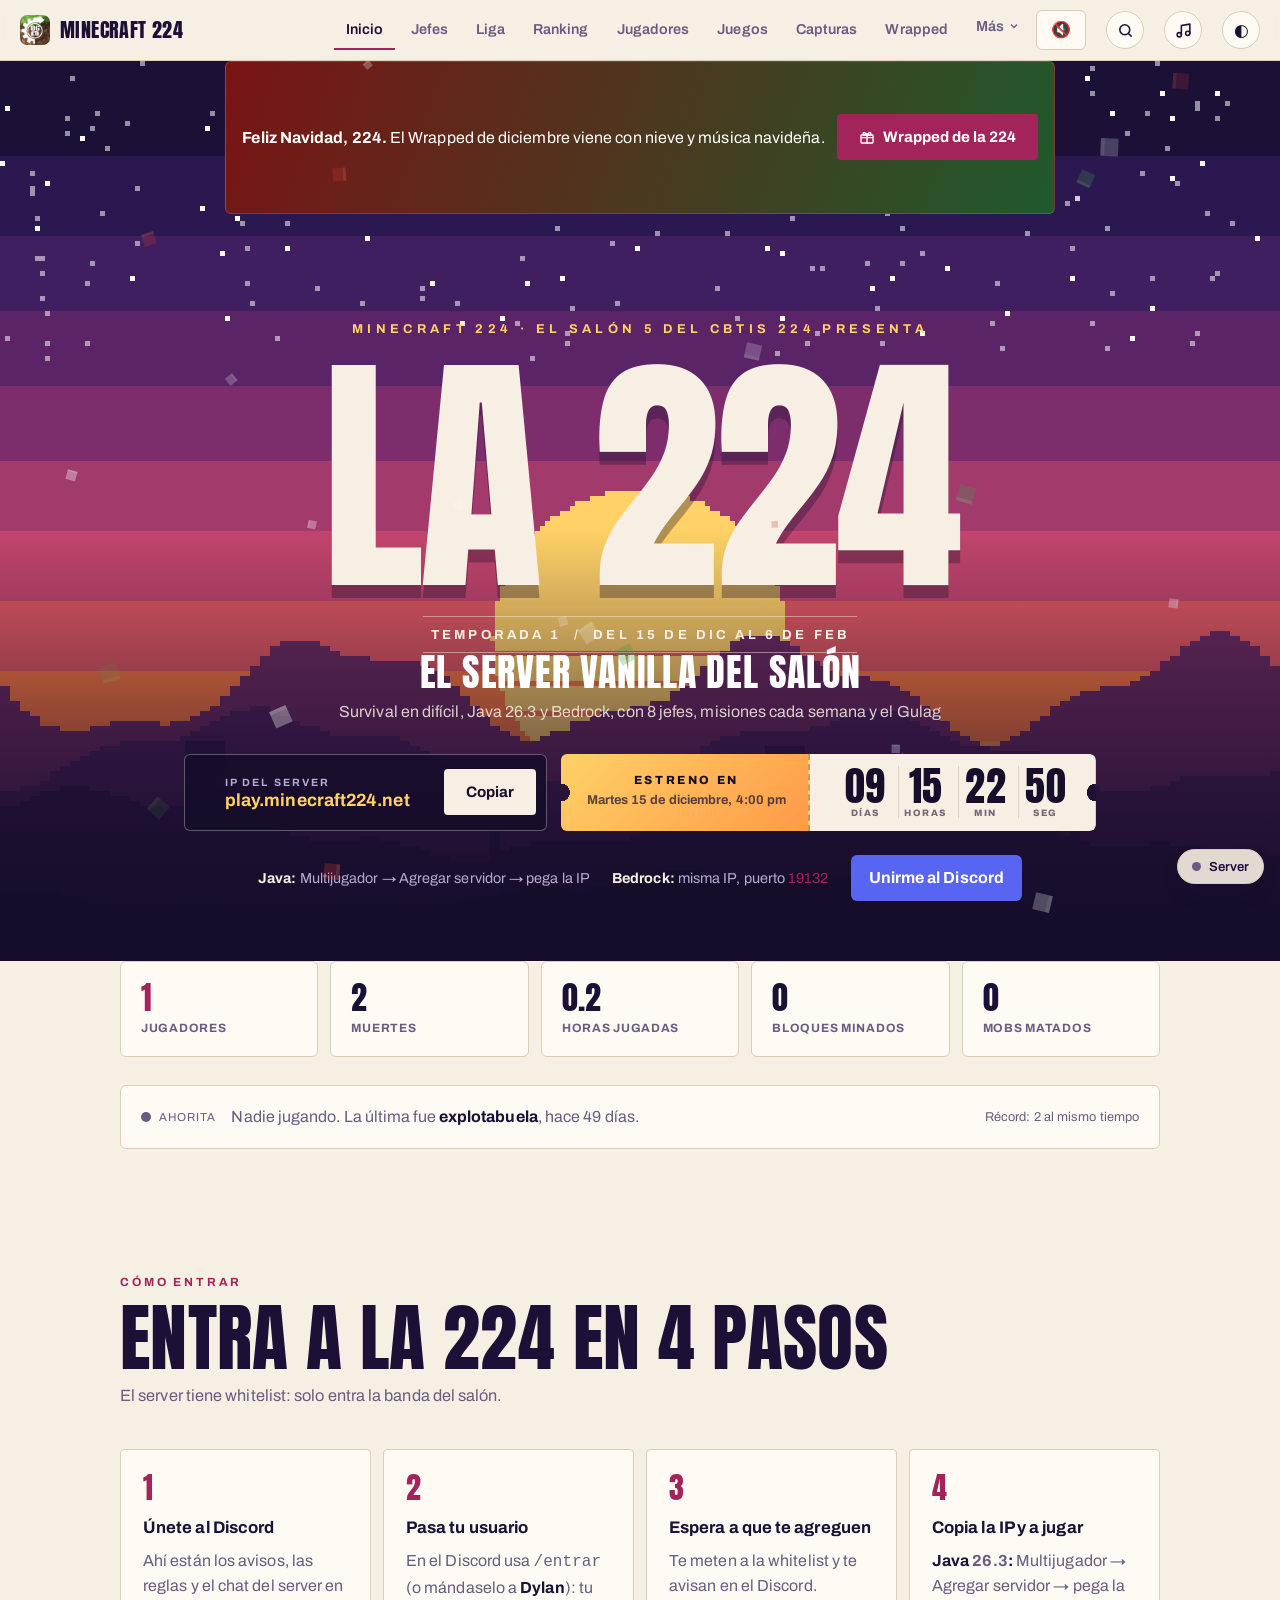
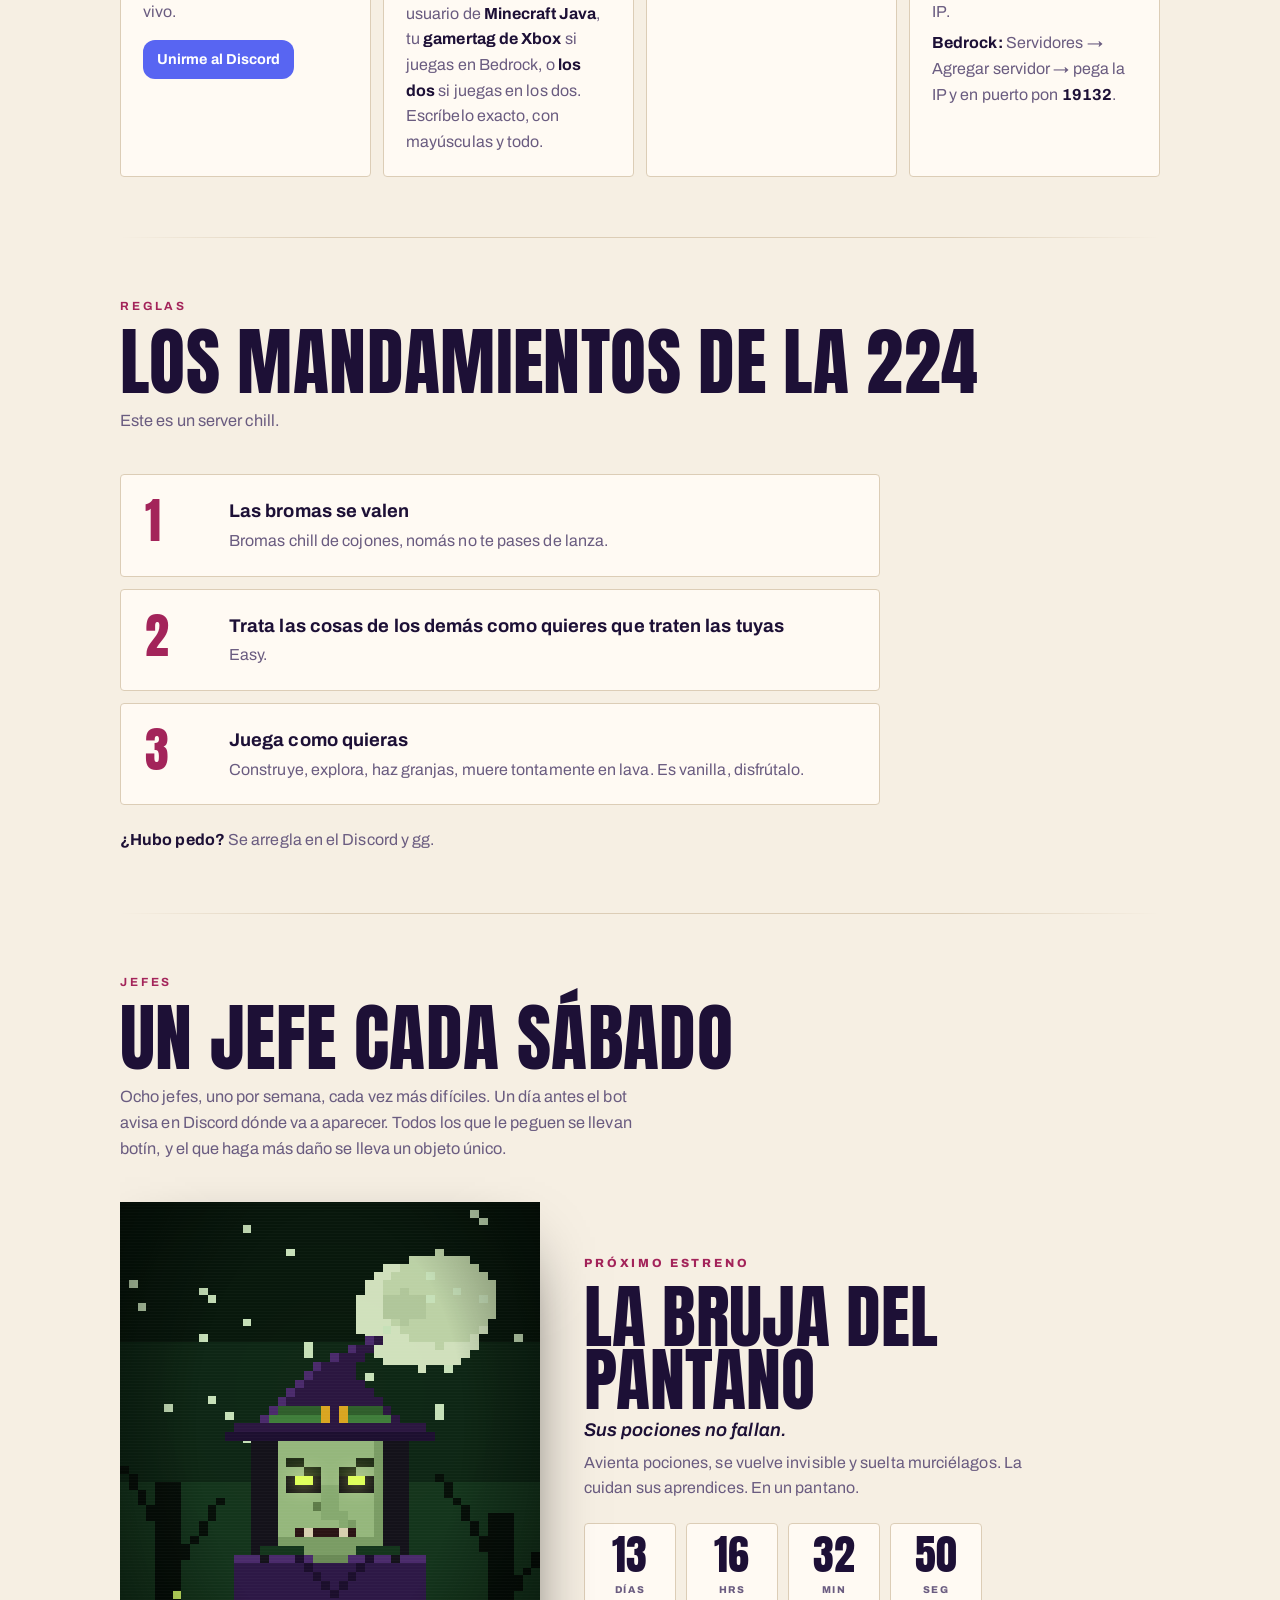
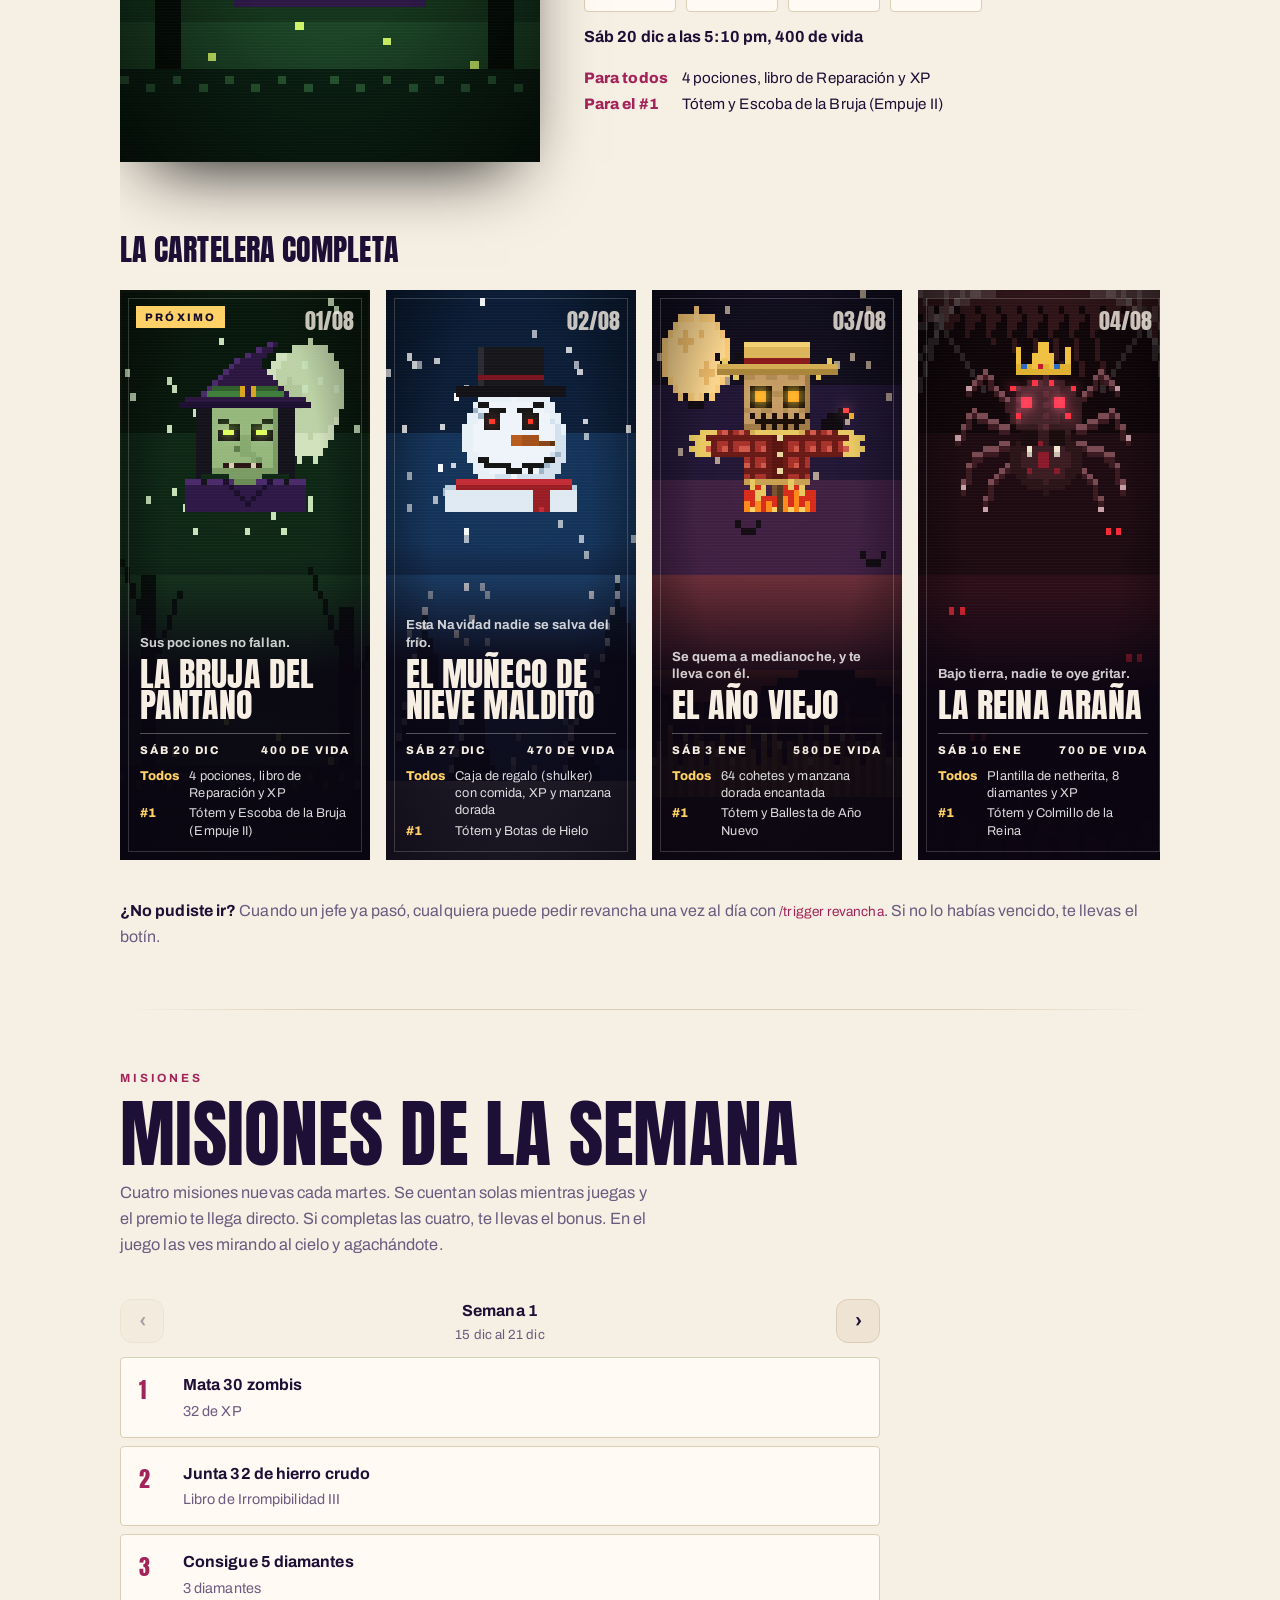
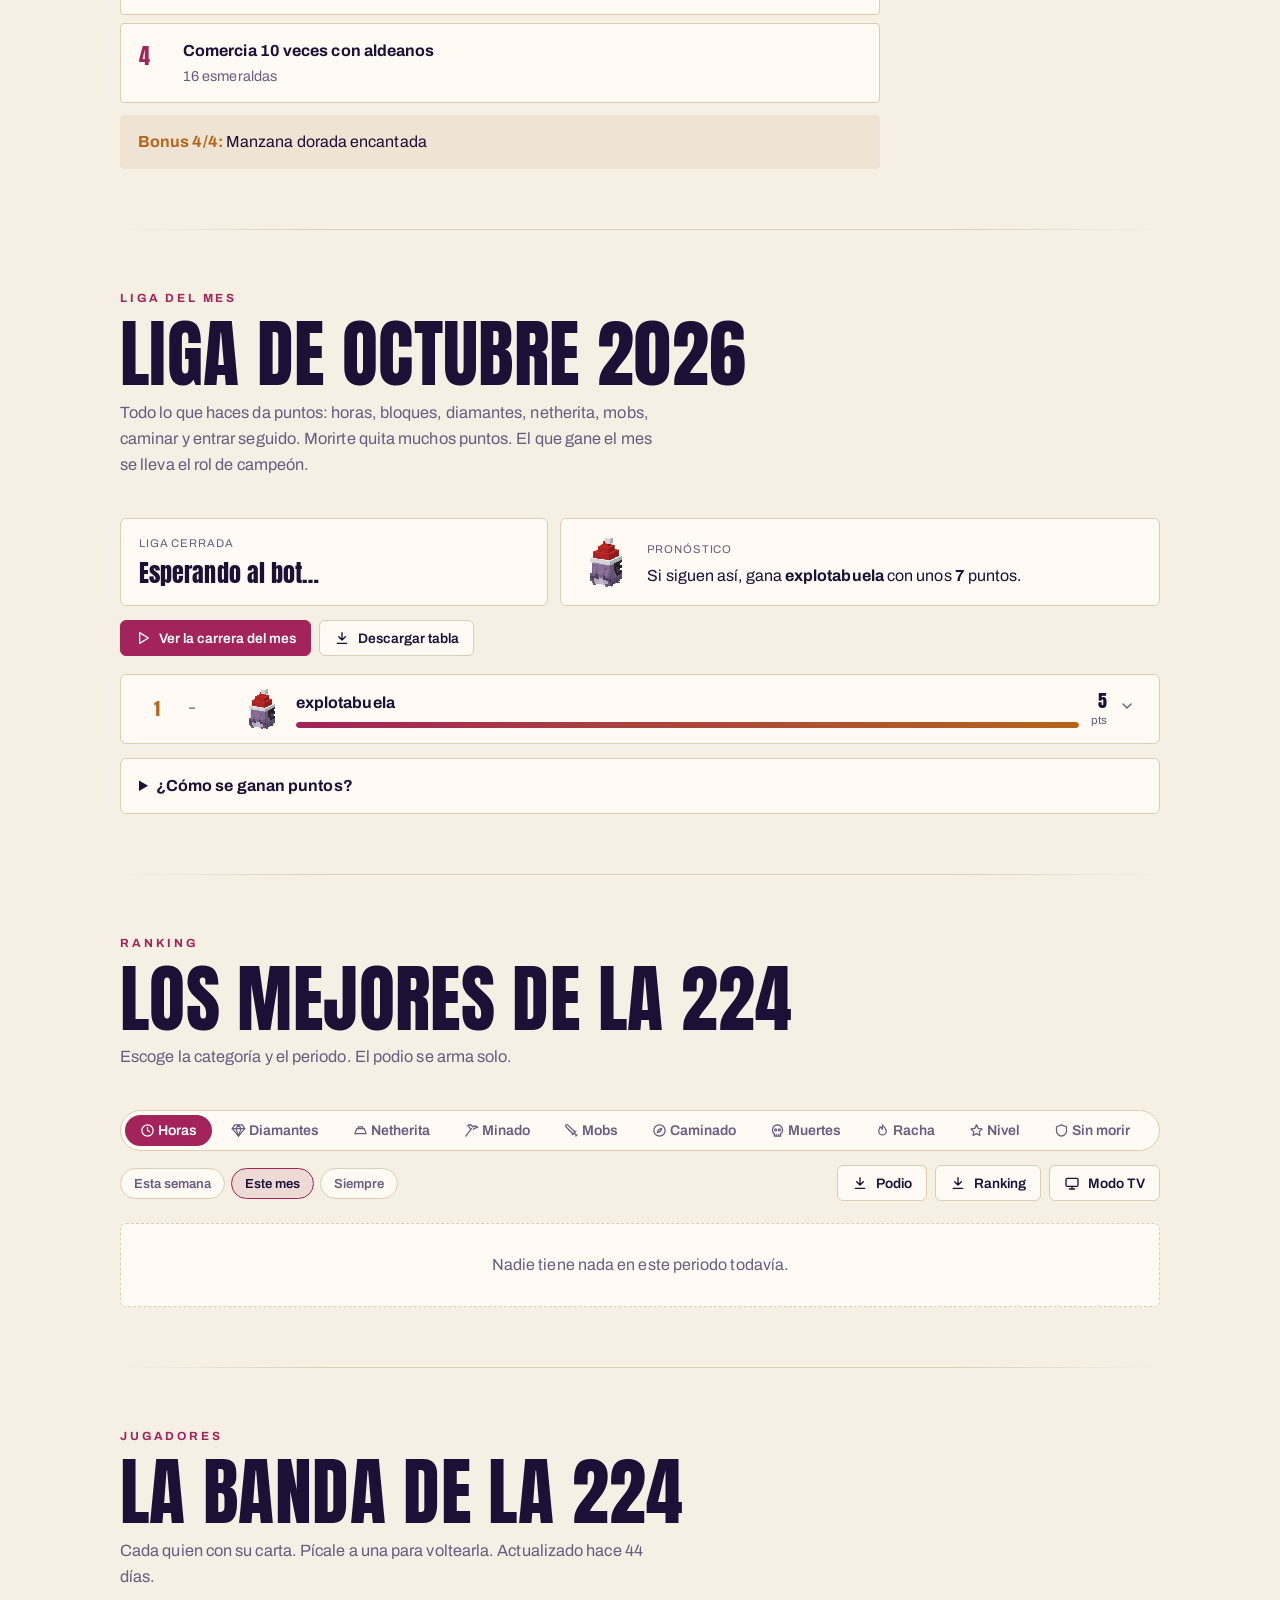
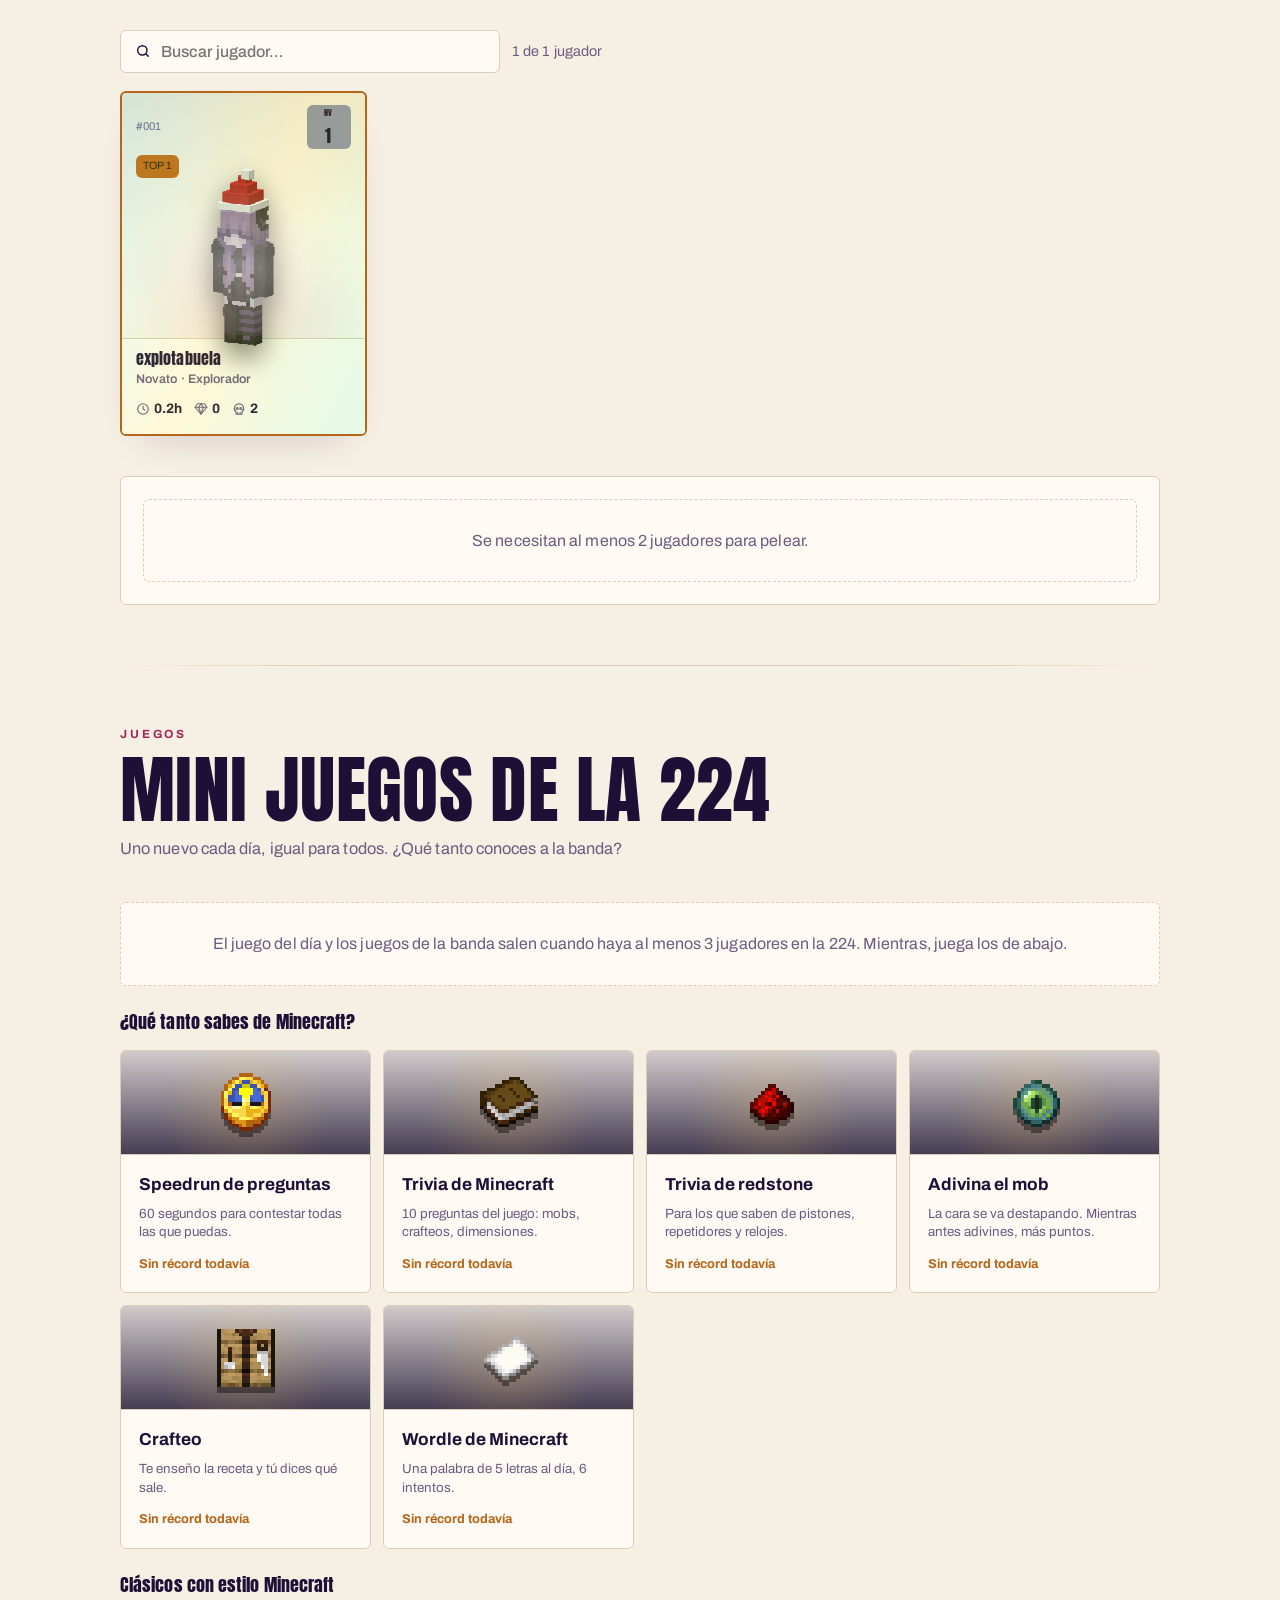
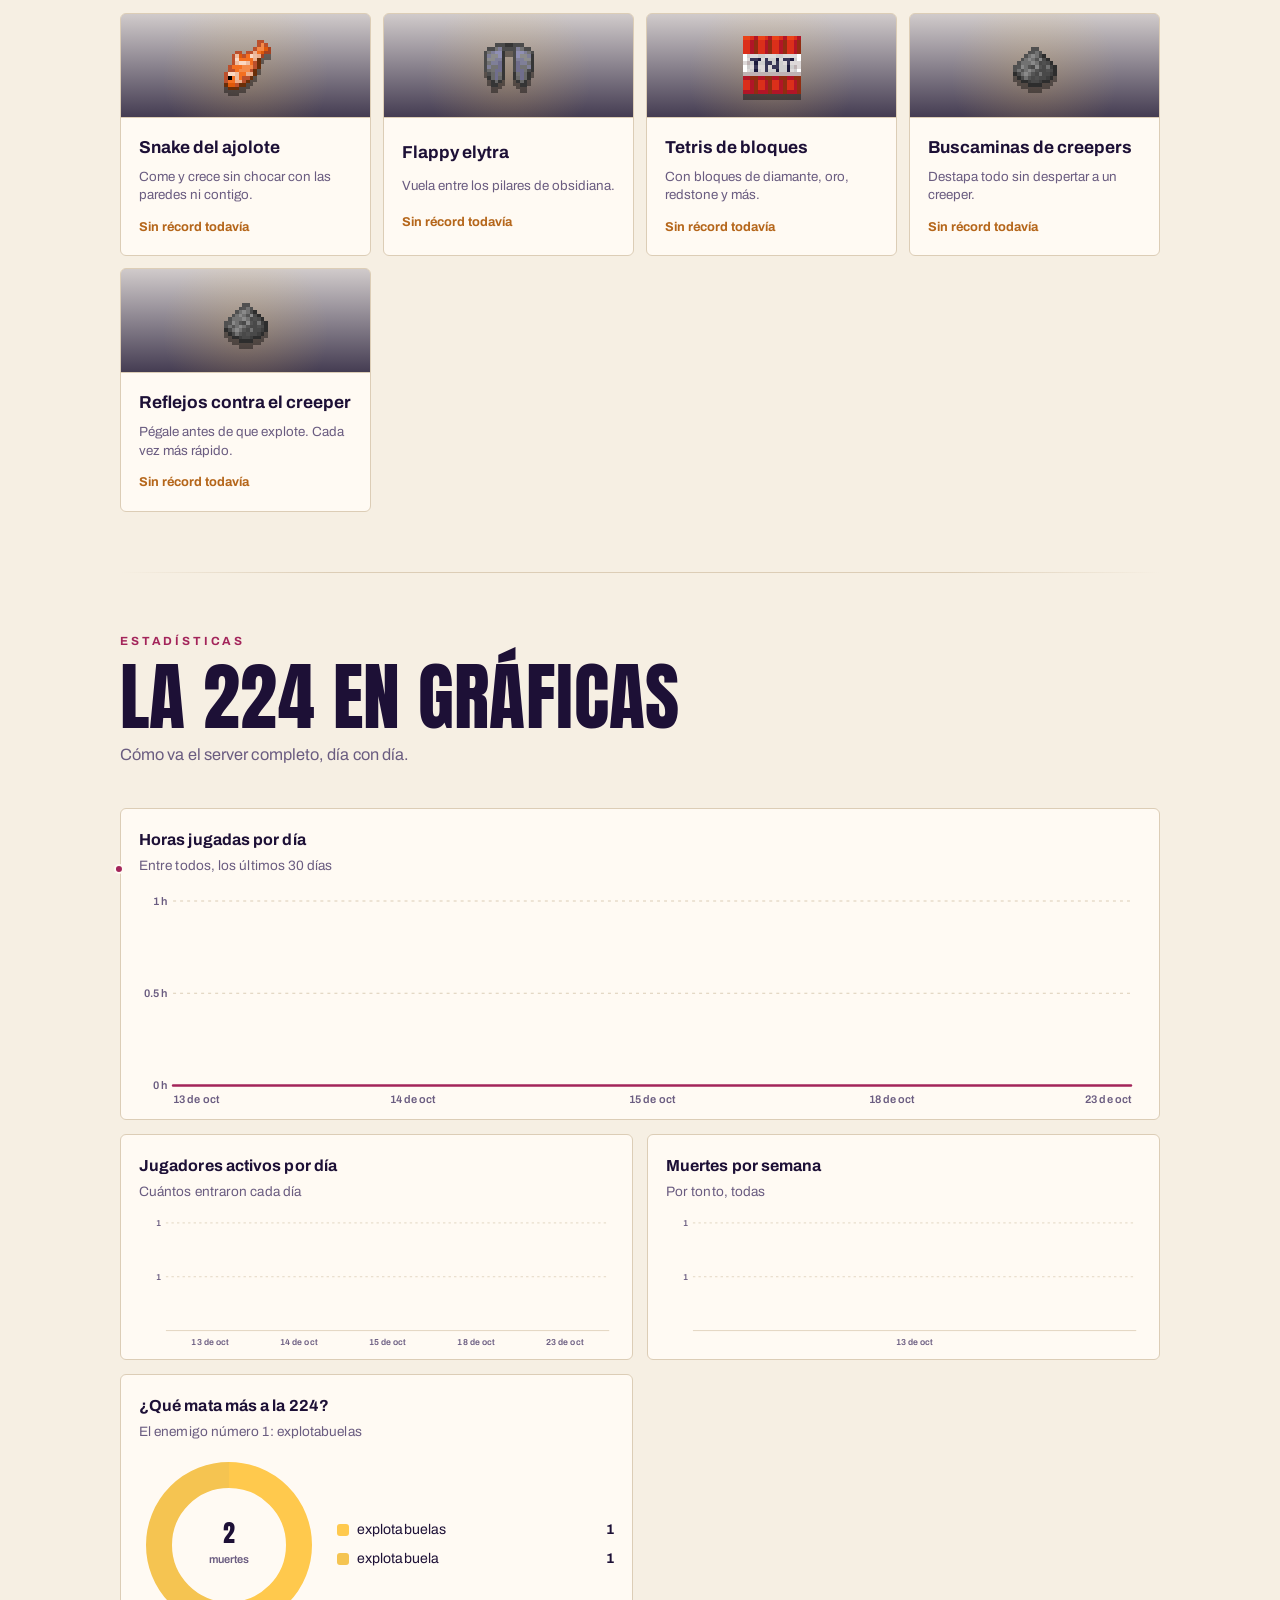
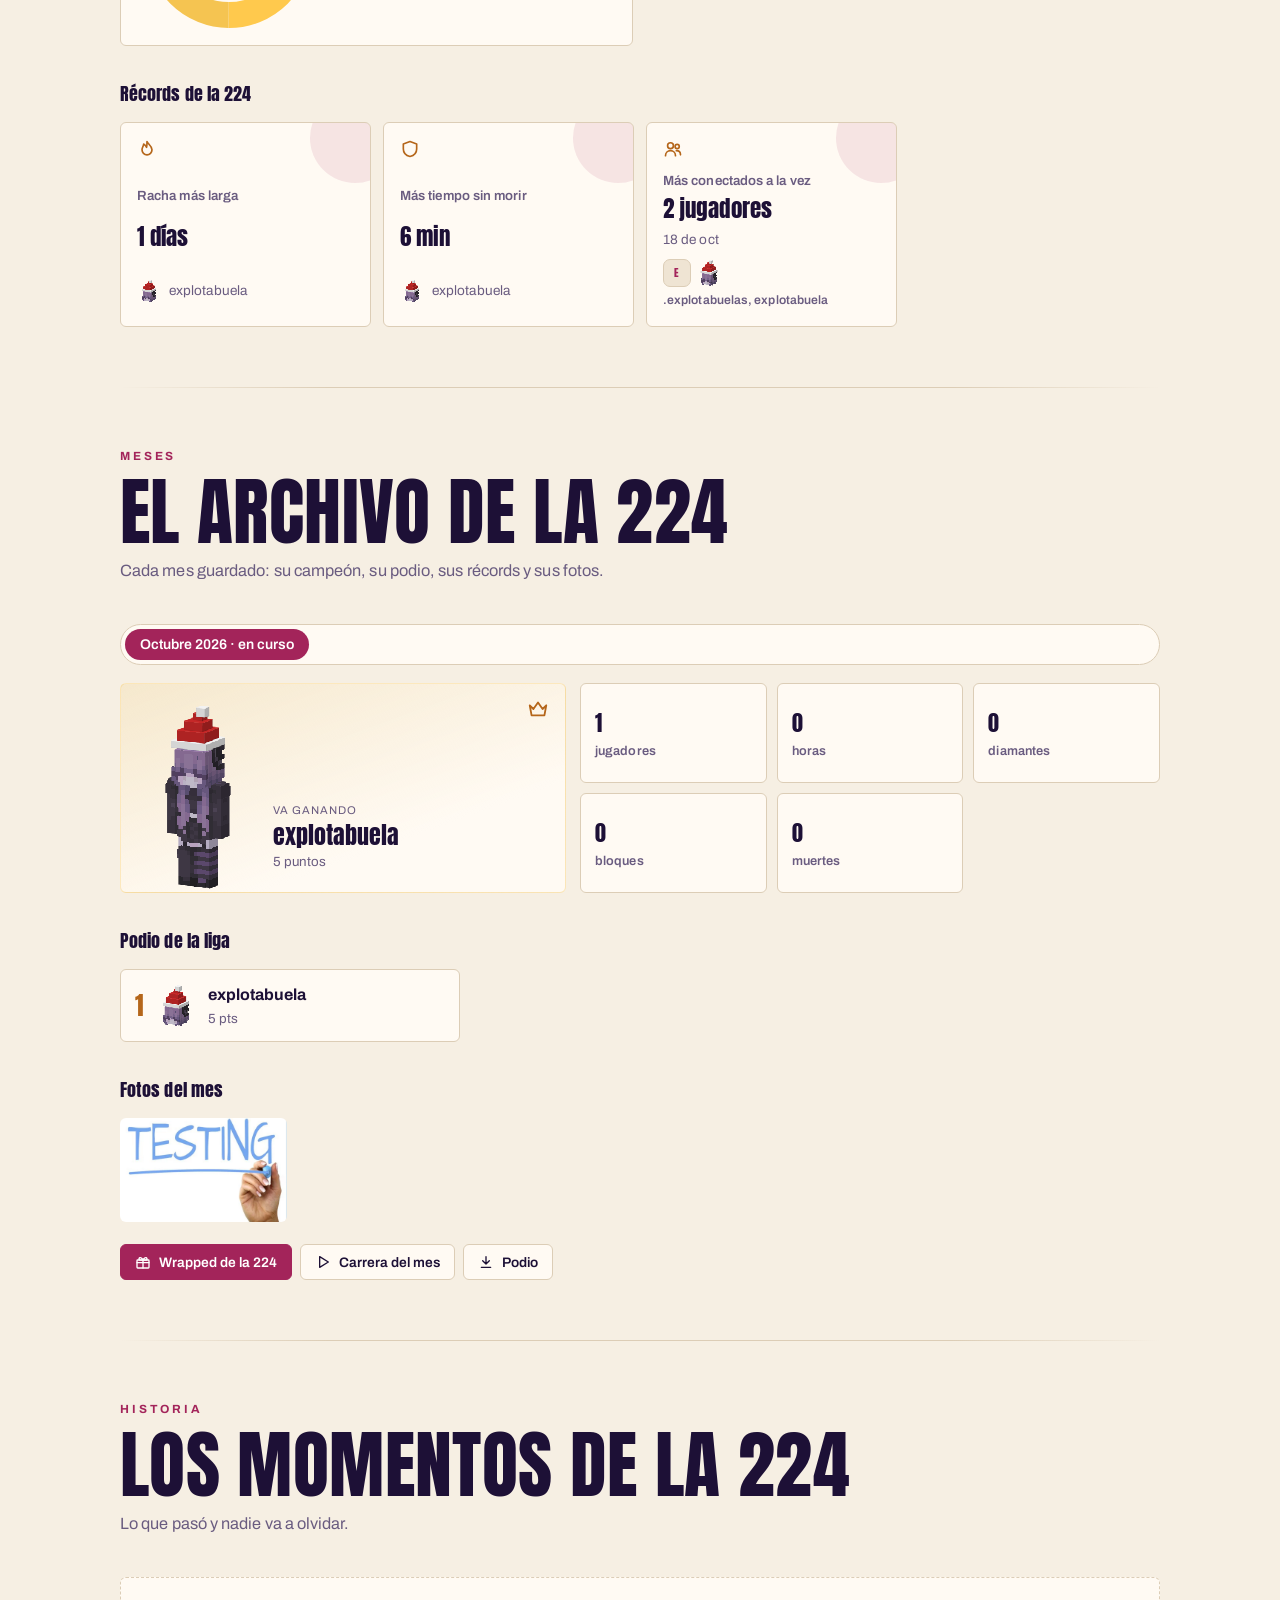
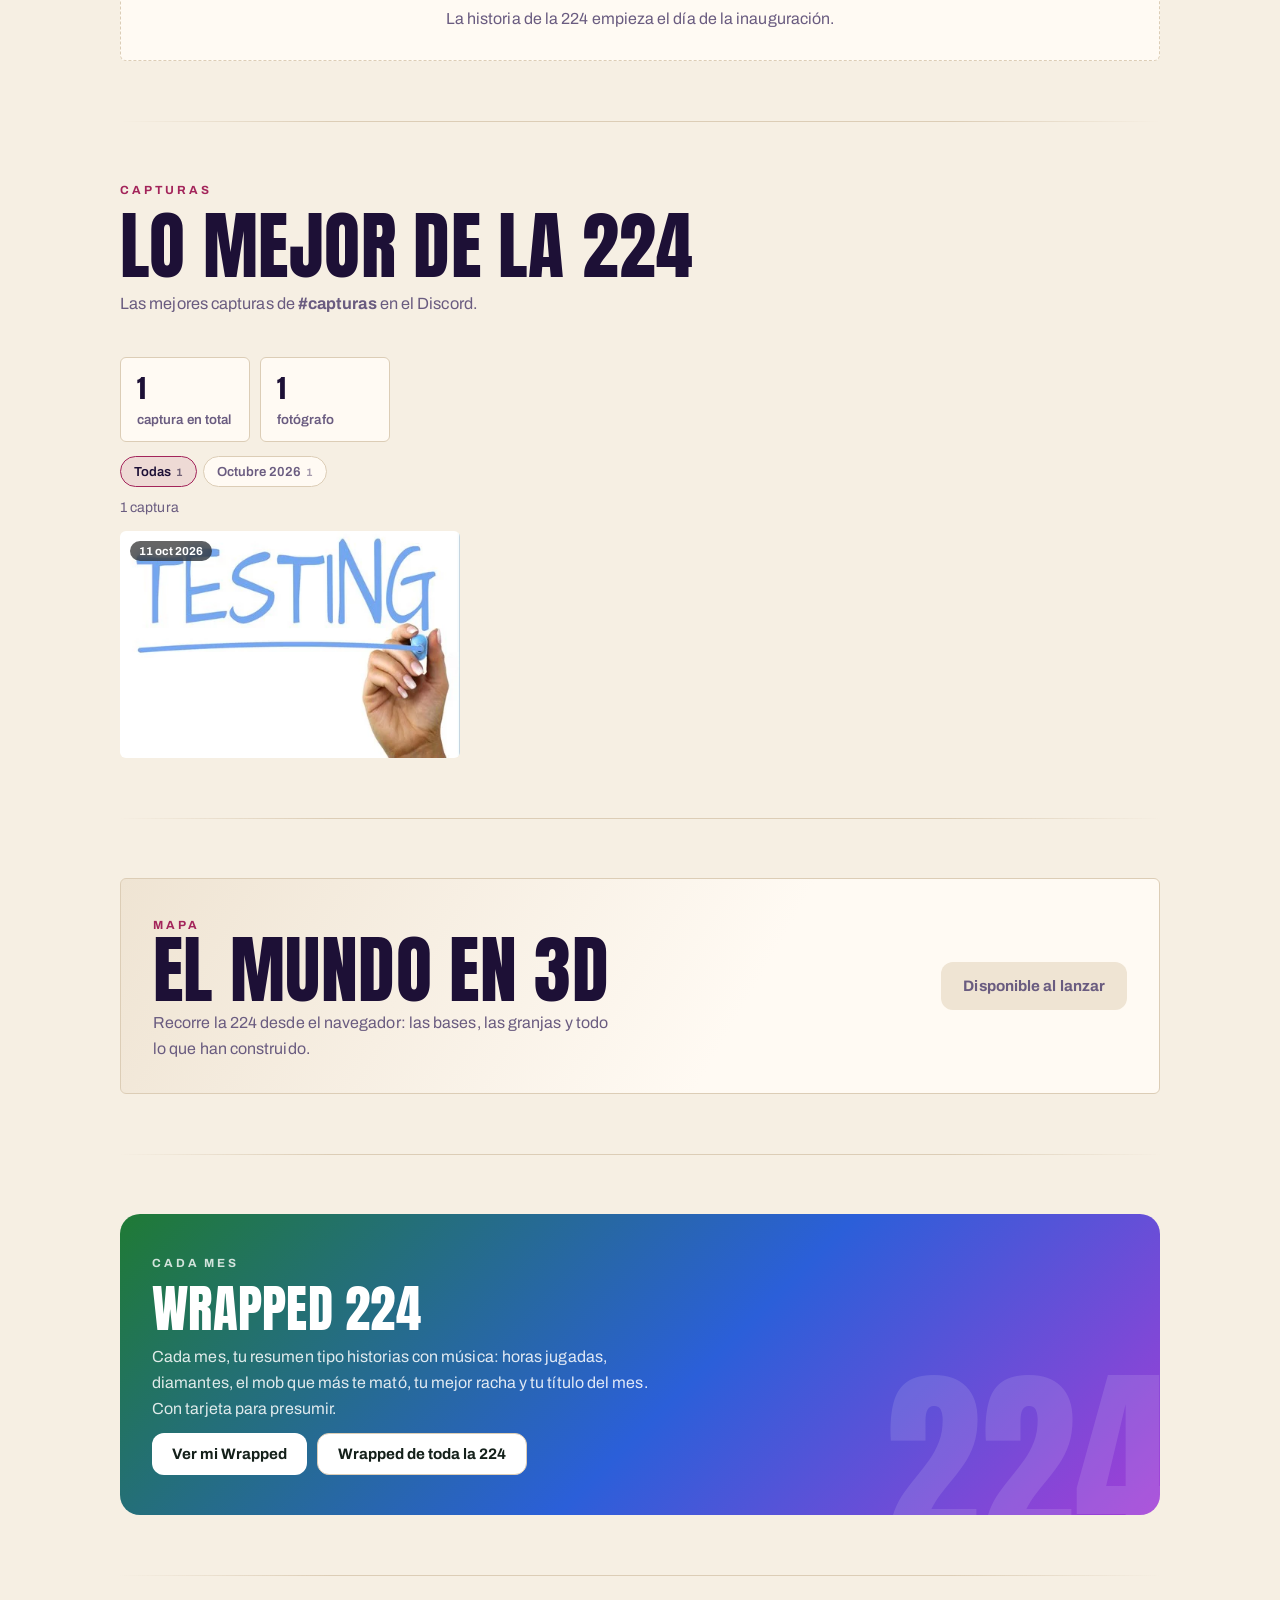
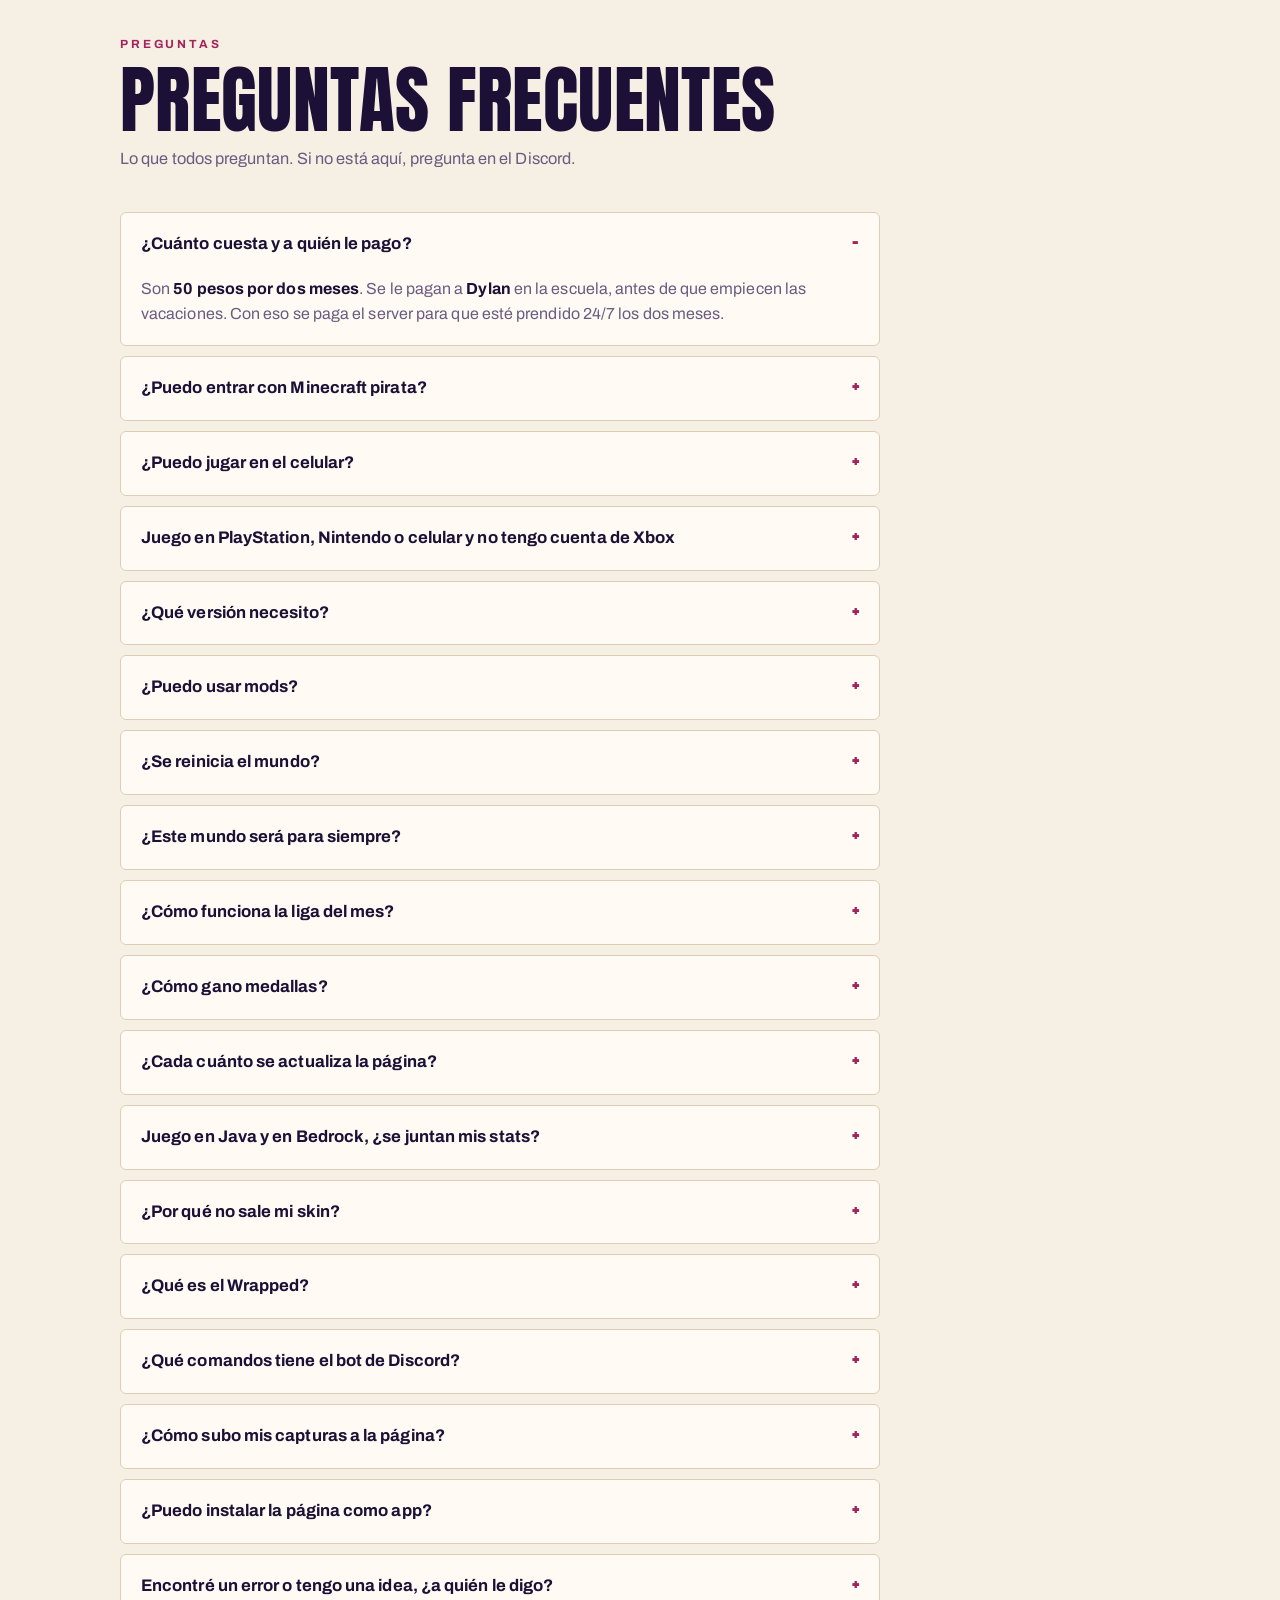
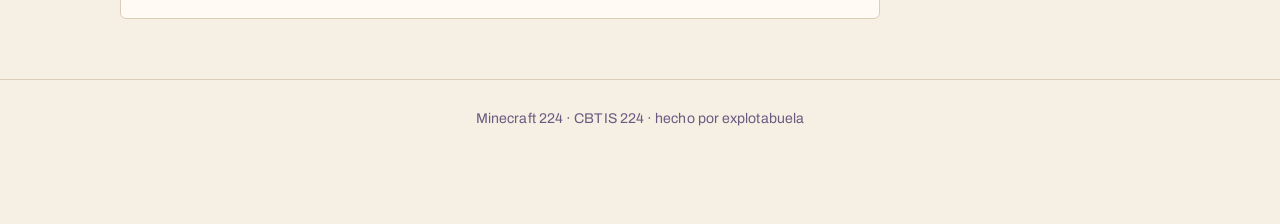
==== commit b8a0450e: "Bot y pagina: comandos nuevos, ficha de pelea, encuesta, admin y temas vivos Bot: /calendario /misio" ====
--- a/index.html
+++ b/index.html
@@ -40,6 +40,8 @@
 <script src="app/jefes-arte.js" defer></script>
 <script src="app/jefes.js" defer></script>
 <script src="app/musica.js" defer></script>
+<script src="app/temas.js" defer></script>
+<script src="app/fichas.js" defer></script>
 <style>
 /* Layout: página moderna por apartados con menú fijo arriba; cada apartado con su encabezado.
    Oscuro con brillo verde suave; lo "Minecraft" queda solo en detalles pixelados chiquitos. */
@@ -348,6 +350,33 @@
 .temblor main,.temblor .hero{animation:temblor .4s linear 2}
 @keyframes temblor{25%{transform:translate(6px,-4px)}50%{transform:translate(-6px,4px)}75%{transform:translate(4px,6px)}}
 
+/* Temas vivos y fichas */
+.nieve-lienzo{position:fixed;inset:0;pointer-events:none;z-index:60}
+.tema-navidad .hero-cielo{filter:saturate(.9) brightness(1.04)}
+.tema-luna{--acento:#ff5a5a}
+.tema-luna::after{content:"";position:fixed;inset:0;pointer-events:none;z-index:55;background:radial-gradient(circle at 50% 0%,rgba(190,20,20,.30),rgba(120,0,0,.14) 45%,transparent 72%);mix-blend-mode:multiply}
+.tema-luna .hero-cielo{filter:hue-rotate(-28deg) saturate(1.5) brightness(.82)}
+.aviso-jefe{position:relative;z-index:3;margin:0 0 10px;font-family:var(--f-tit),sans-serif;letter-spacing:.14em;font-size:.95rem;color:#ffc94d;text-align:center;text-shadow:0 2px 10px rgba(0,0,0,.6)}
+.hero-cartel{position:absolute;right:4%;bottom:0;height:78%;max-height:420px;width:auto;z-index:2;filter:drop-shadow(0 12px 30px rgba(0,0,0,.6));image-rendering:pixelated;pointer-events:none}
+@media(max-width:760px){.hero-cartel{right:50%;transform:translateX(50%);height:56%;opacity:.5}}
+.son-boton{font-size:1rem;line-height:1}
+.fichas-caja{display:grid;gap:18px;margin-top:18px}
+.ficha{background:var(--capa);border:1px solid var(--linea);border-radius:var(--radio,18px);overflow:hidden;color:var(--texto)}
+.ficha-cabeza{display:flex;gap:16px;align-items:center;padding:14px 16px;border-bottom:1px solid var(--linea)}
+.ficha-cartel{width:60px;height:auto;border-radius:8px;image-rendering:pixelated}
+.ficha-cabeza h3{margin:0;font-size:1.15rem}
+.ficha-sub{margin:2px 0 0;font-size:.9rem;color:var(--tenue)}
+.ficha-fecha{margin:1px 0 0;font-size:.8rem;color:var(--tenue);opacity:.8}
+.ficha-tabla{padding:10px 16px 16px;display:grid;gap:7px}
+.ficha-fila{display:grid;grid-template-columns:22px 24px minmax(70px,1fr) 2.2fr auto;gap:9px;align-items:center;font-size:.9rem}
+.ficha-pos{color:var(--tenue);text-align:right;font-variant-numeric:tabular-nums}
+.ficha-cara{image-rendering:pixelated;border-radius:4px}
+.ficha-nombre{overflow:hidden;text-overflow:ellipsis;white-space:nowrap}
+.ficha-barra{display:block;height:9px;border-radius:99px;background:var(--capa-2);overflow:hidden}
+.ficha-barra i{display:block;height:100%;border-radius:99px;background:linear-gradient(90deg,#ffc94d,#ff7a4d)}
+.ficha-dano{font-variant-numeric:tabular-nums;color:var(--tenue);font-size:.82rem;white-space:nowrap}
+.ficha-vacia{color:var(--tenue);margin:6px 0}
+@media(max-width:620px){.ficha-fila{grid-template-columns:18px 20px 1fr 1.4fr auto;font-size:.82rem}.ficha-dano{font-size:.74rem}}
 /* Preguntas */
 .faq{display:grid;gap:10px;max-width:760px}
 .faq details{background:var(--capa);border:1px solid var(--linea);border-radius:var(--radio);padding:0 20px}
@@ -681,6 +710,15 @@
     <h3 class="carril-tit">La cartelera completa</h3>
     <div class="carril" id="jefes-caja" tabindex="0" aria-label="Los 8 jefes de la temporada"></div>
     <p class="cierre"><b>¿No pudiste ir?</b> Cuando un jefe ya pasó, cualquiera puede pedir revancha una vez al día con <code>/trigger revancha</code>. Si no lo habías vencido, te llevas el botín.</p>
+  </section>
+
+  <section id="fichas" hidden>
+    <div class="cabeza">
+      <span class="eyebrow">DESPUÉS DE LA PELEA</span>
+      <h2>La ficha de cada jefe</h2>
+      <p>Cuánto duró la pelea y cuánto daño hizo cada quien. El bot la sube solita cuando cae el jefe.</p>
+    </div>
+    <div class="fichas-caja" id="fichas-caja"></div>
   </section>
 
   <section id="misiones">
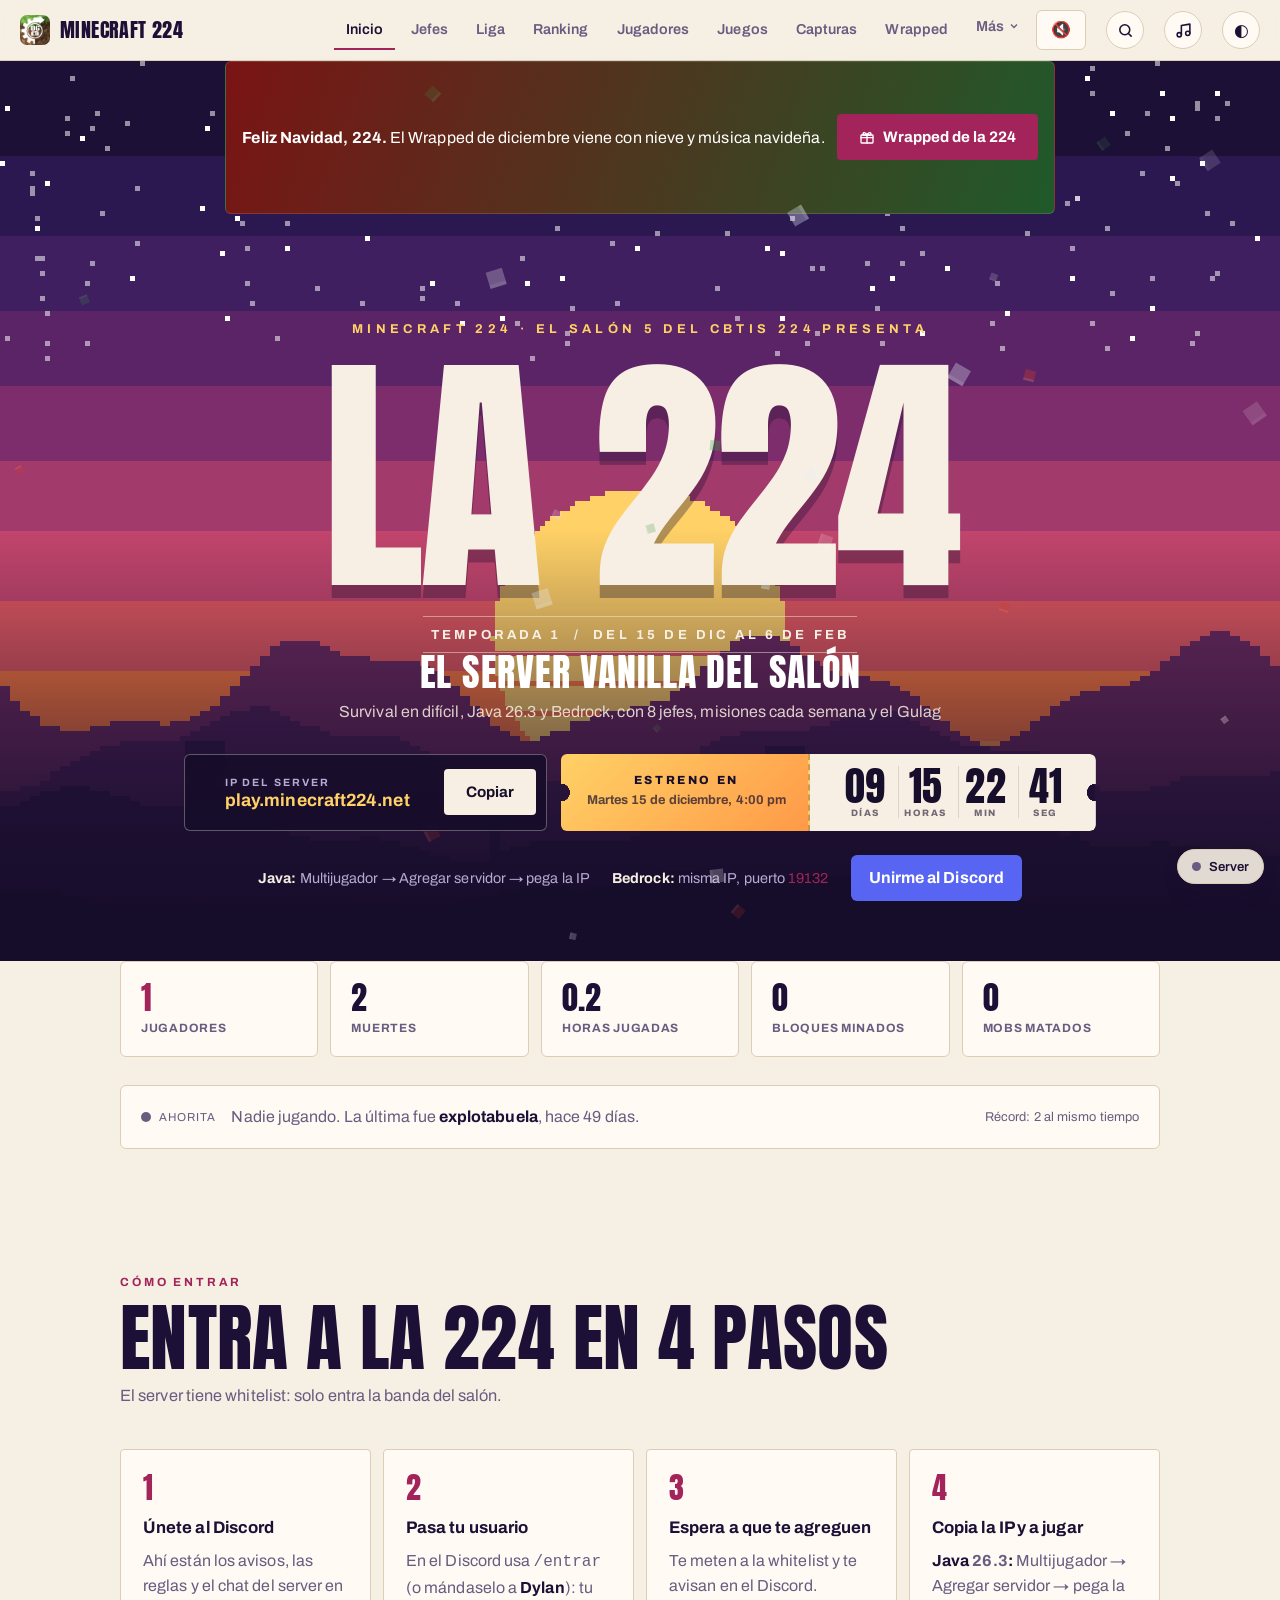
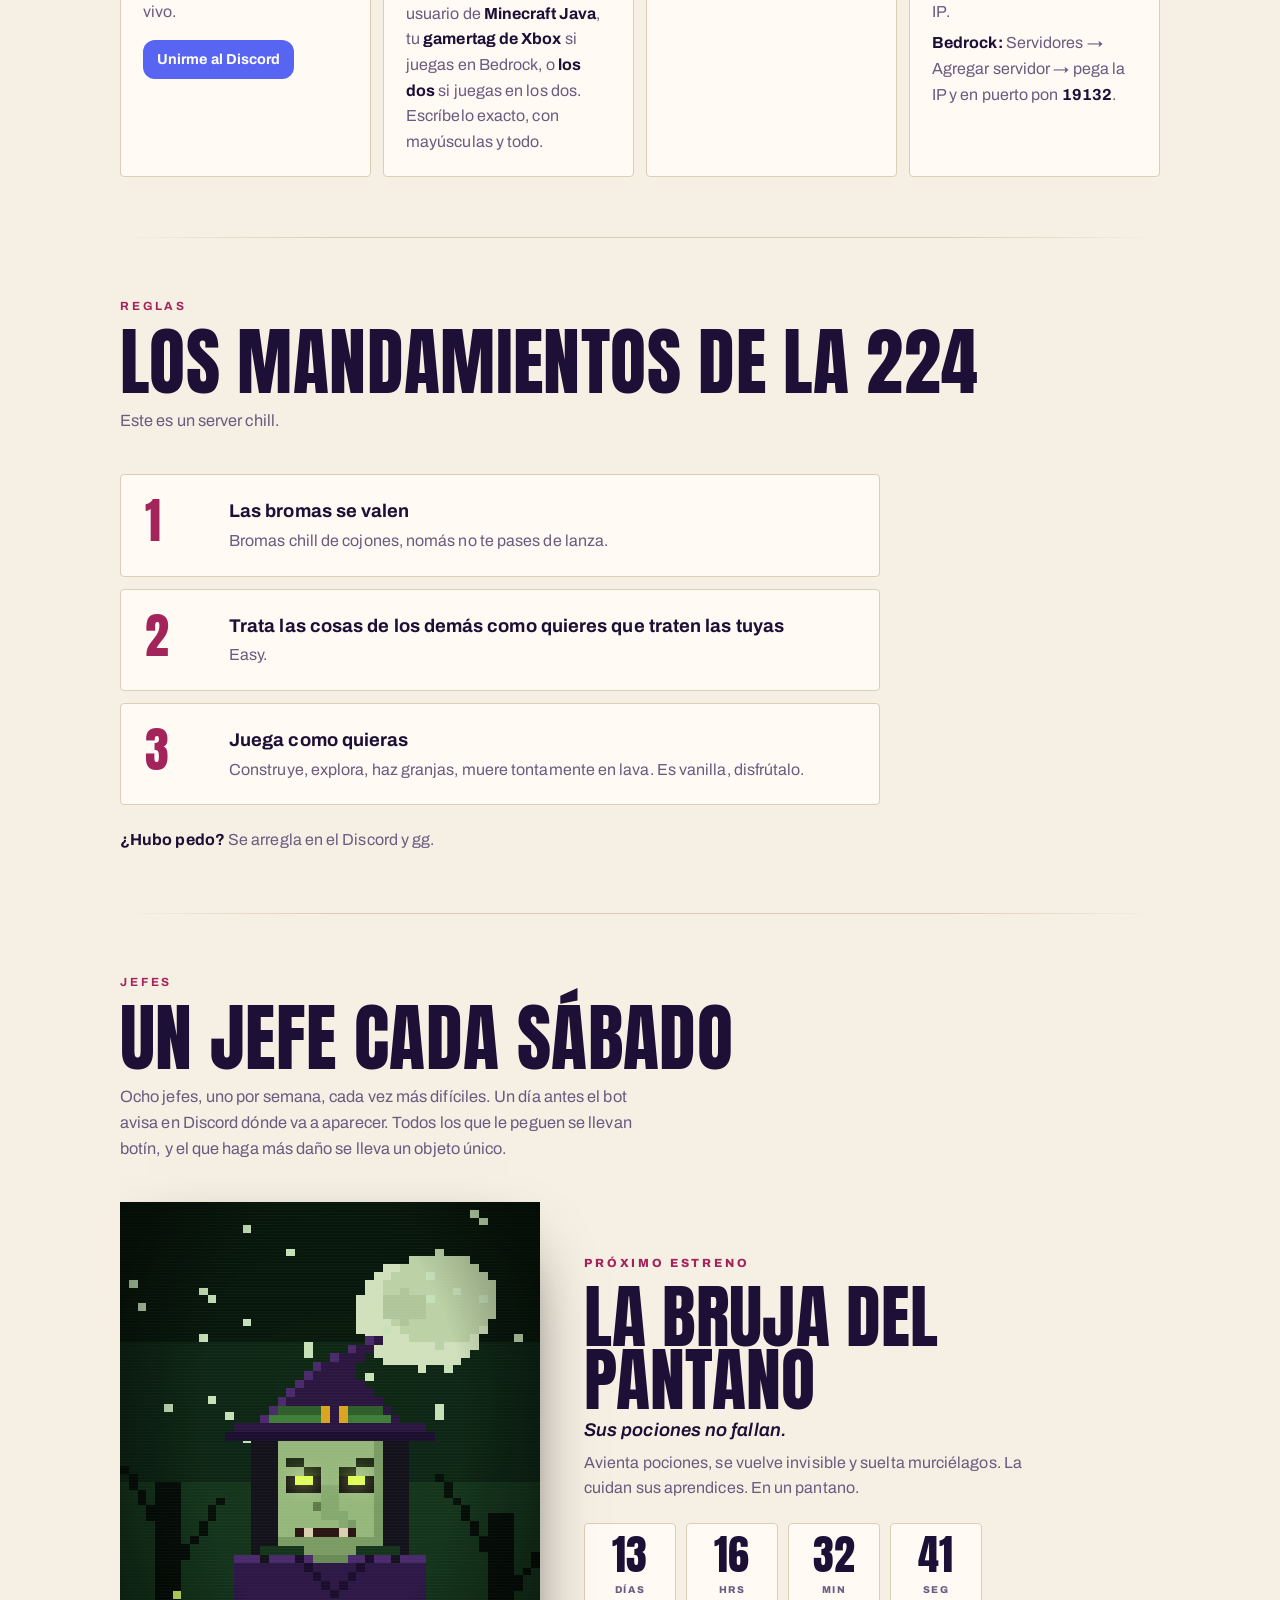
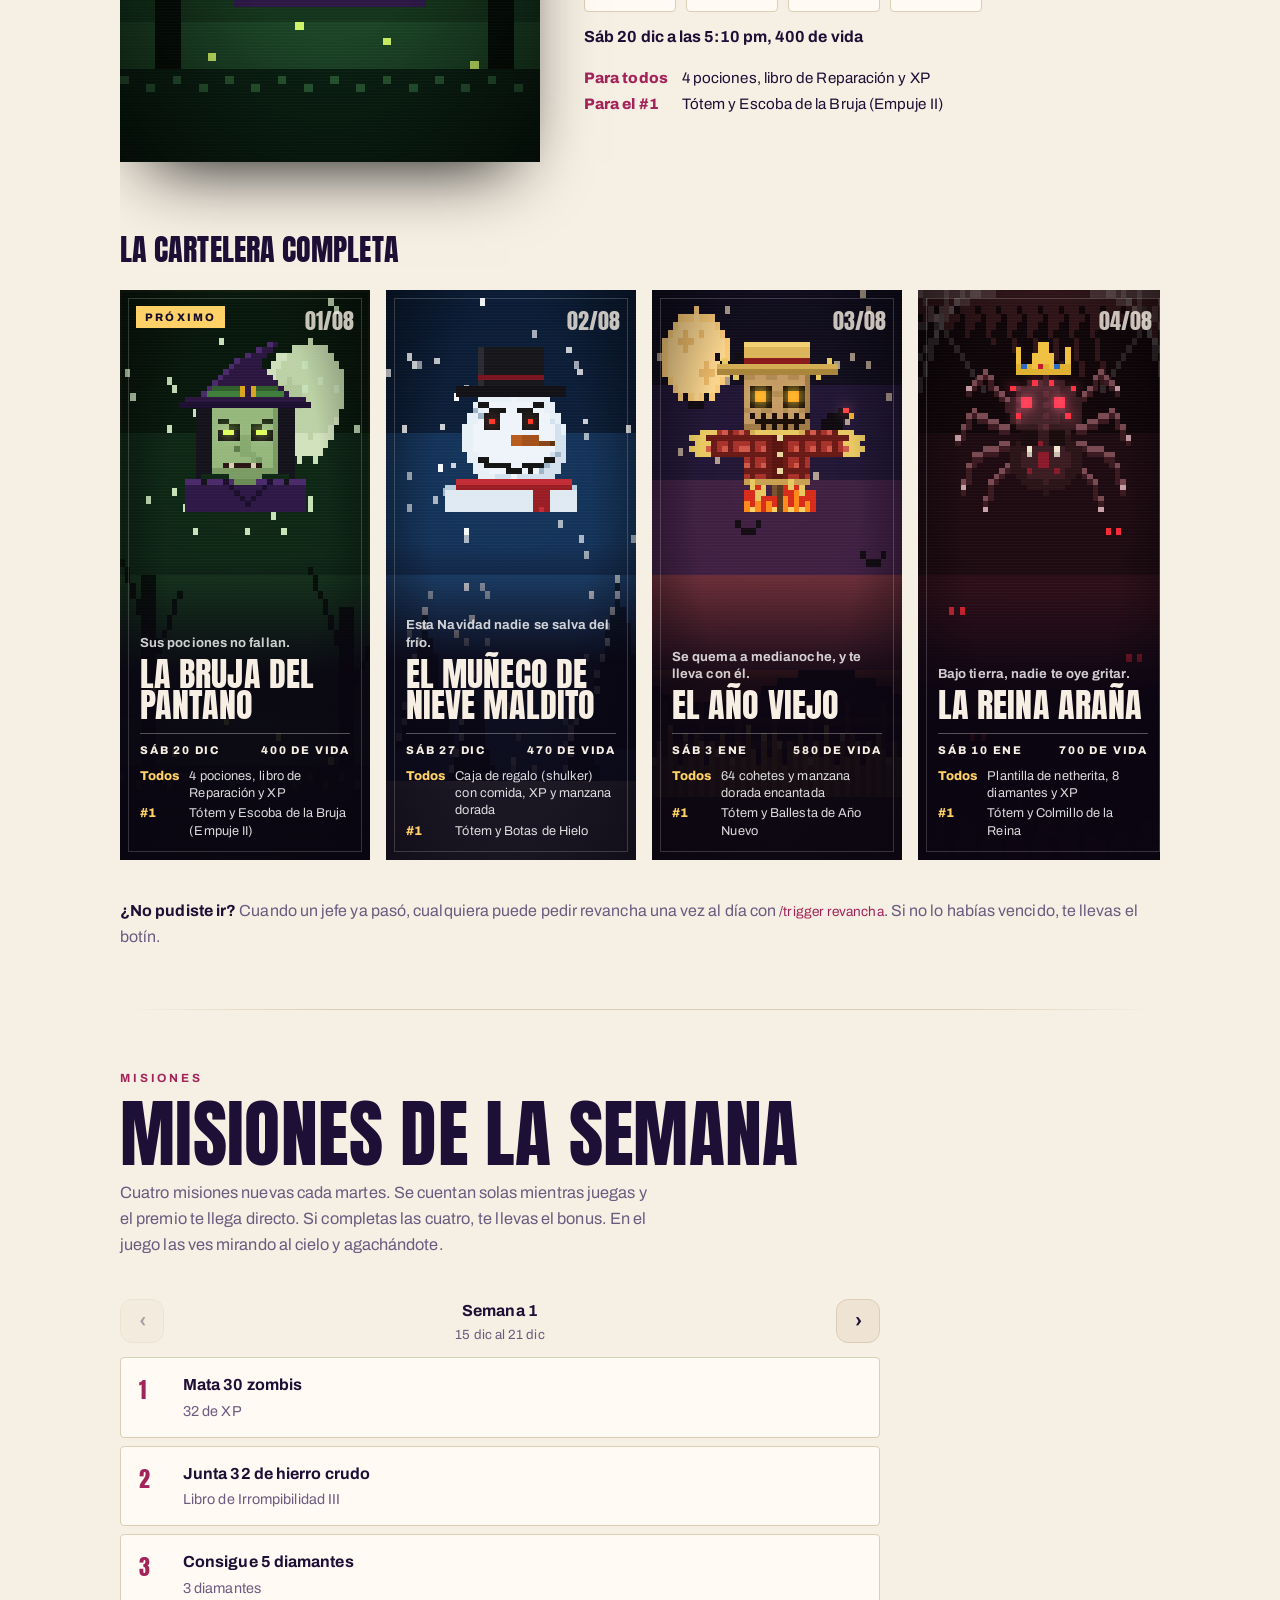
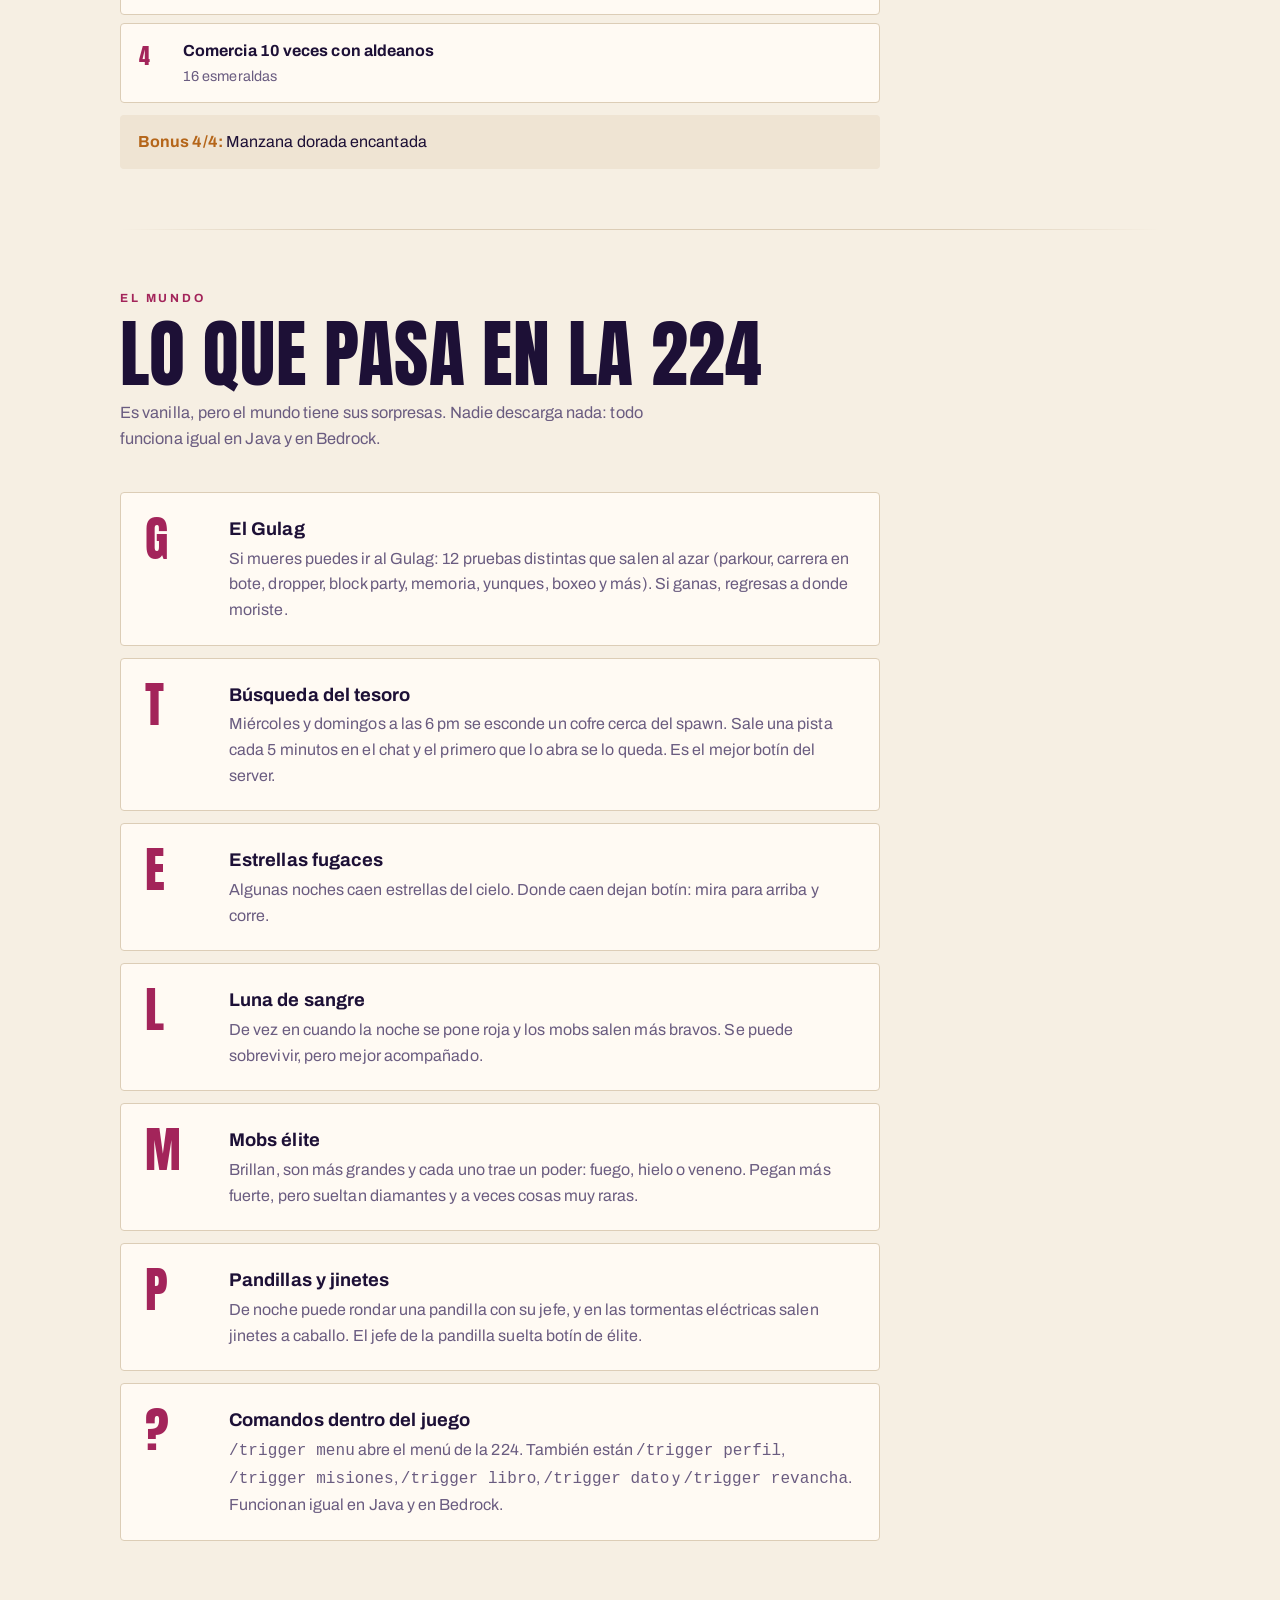
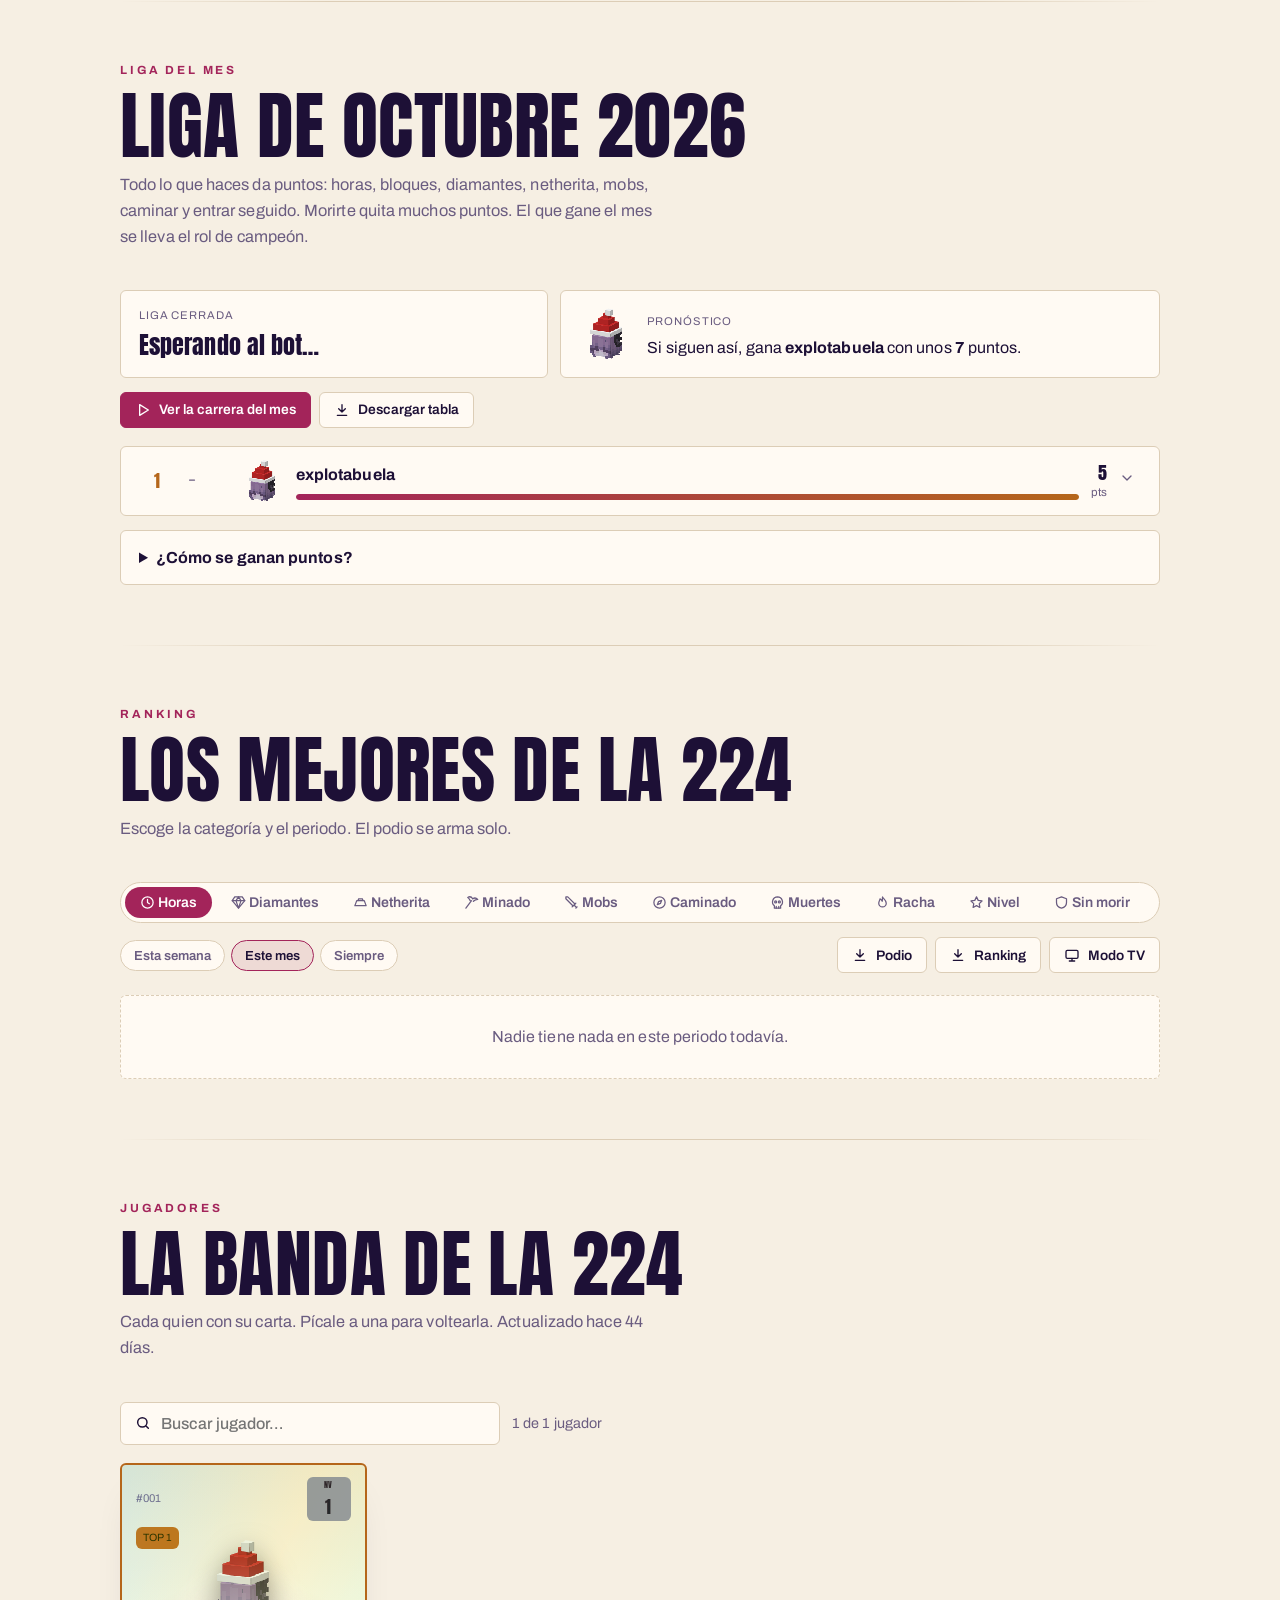
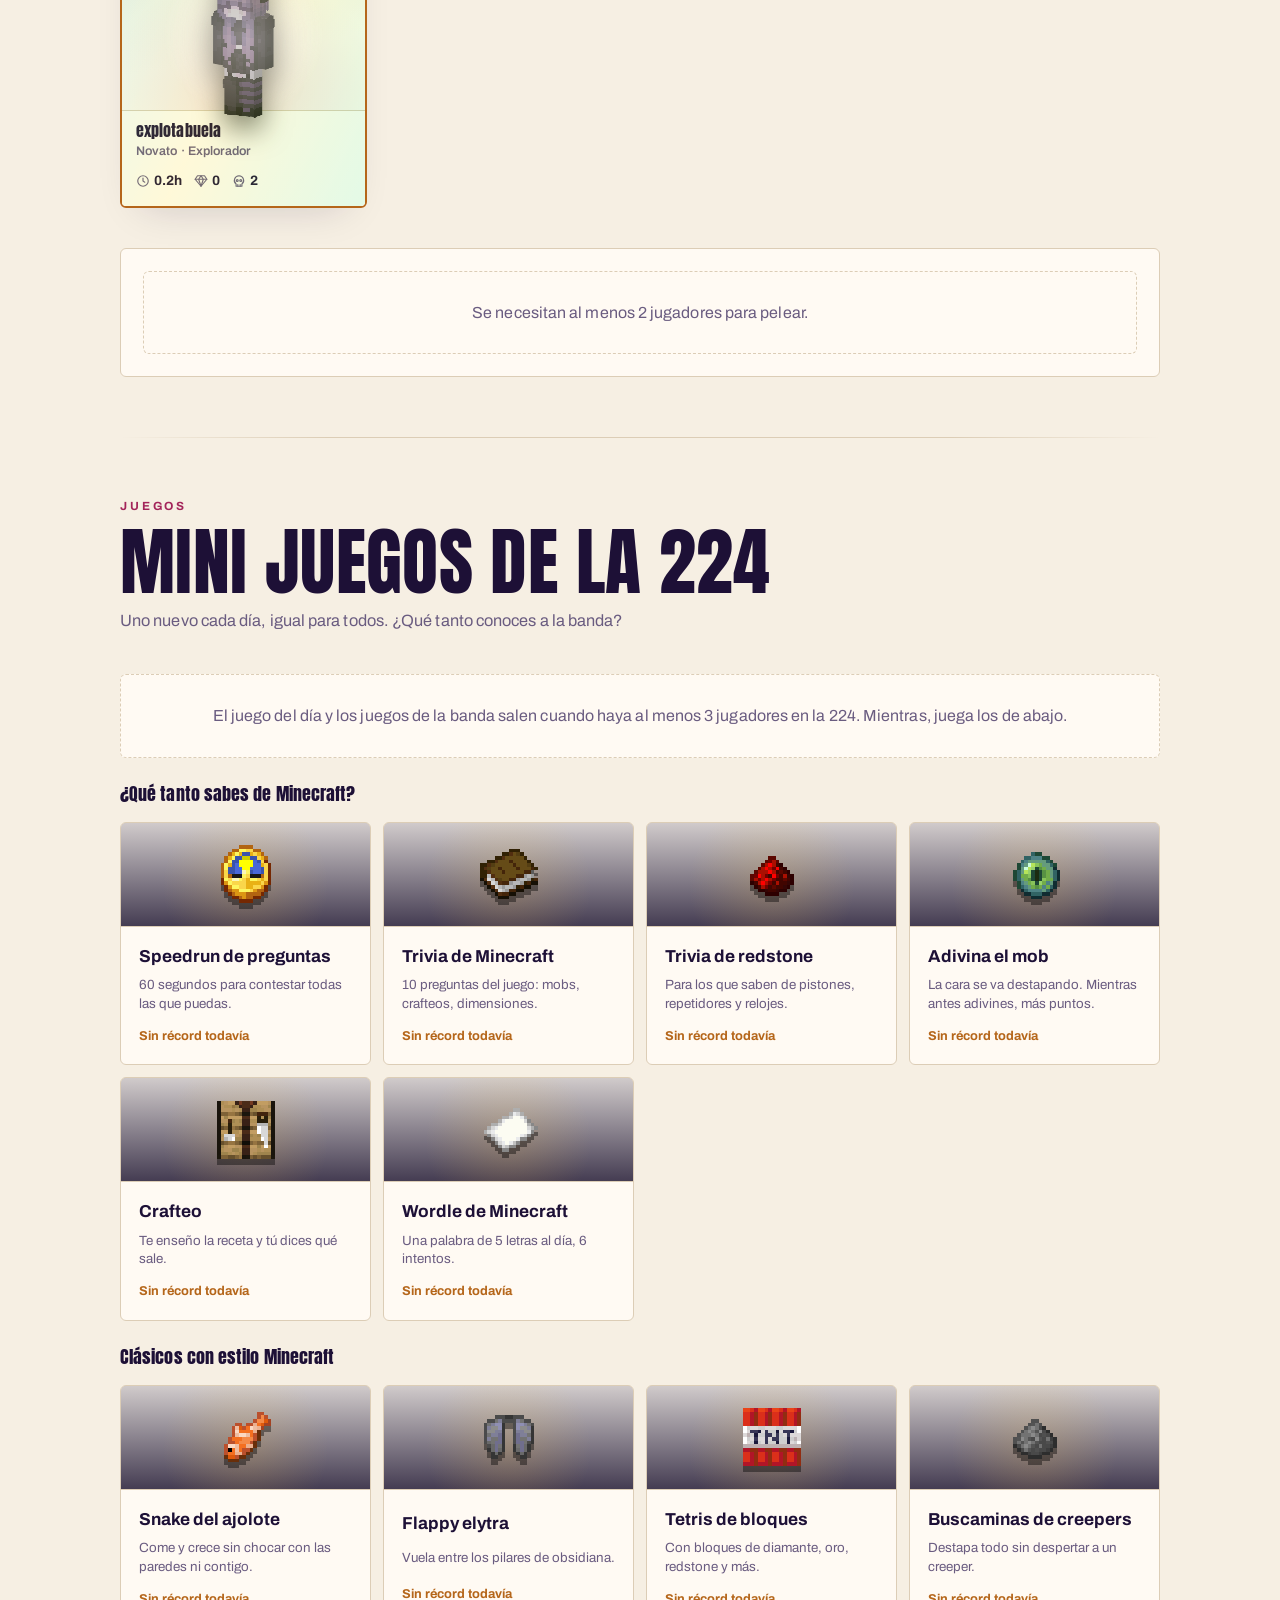
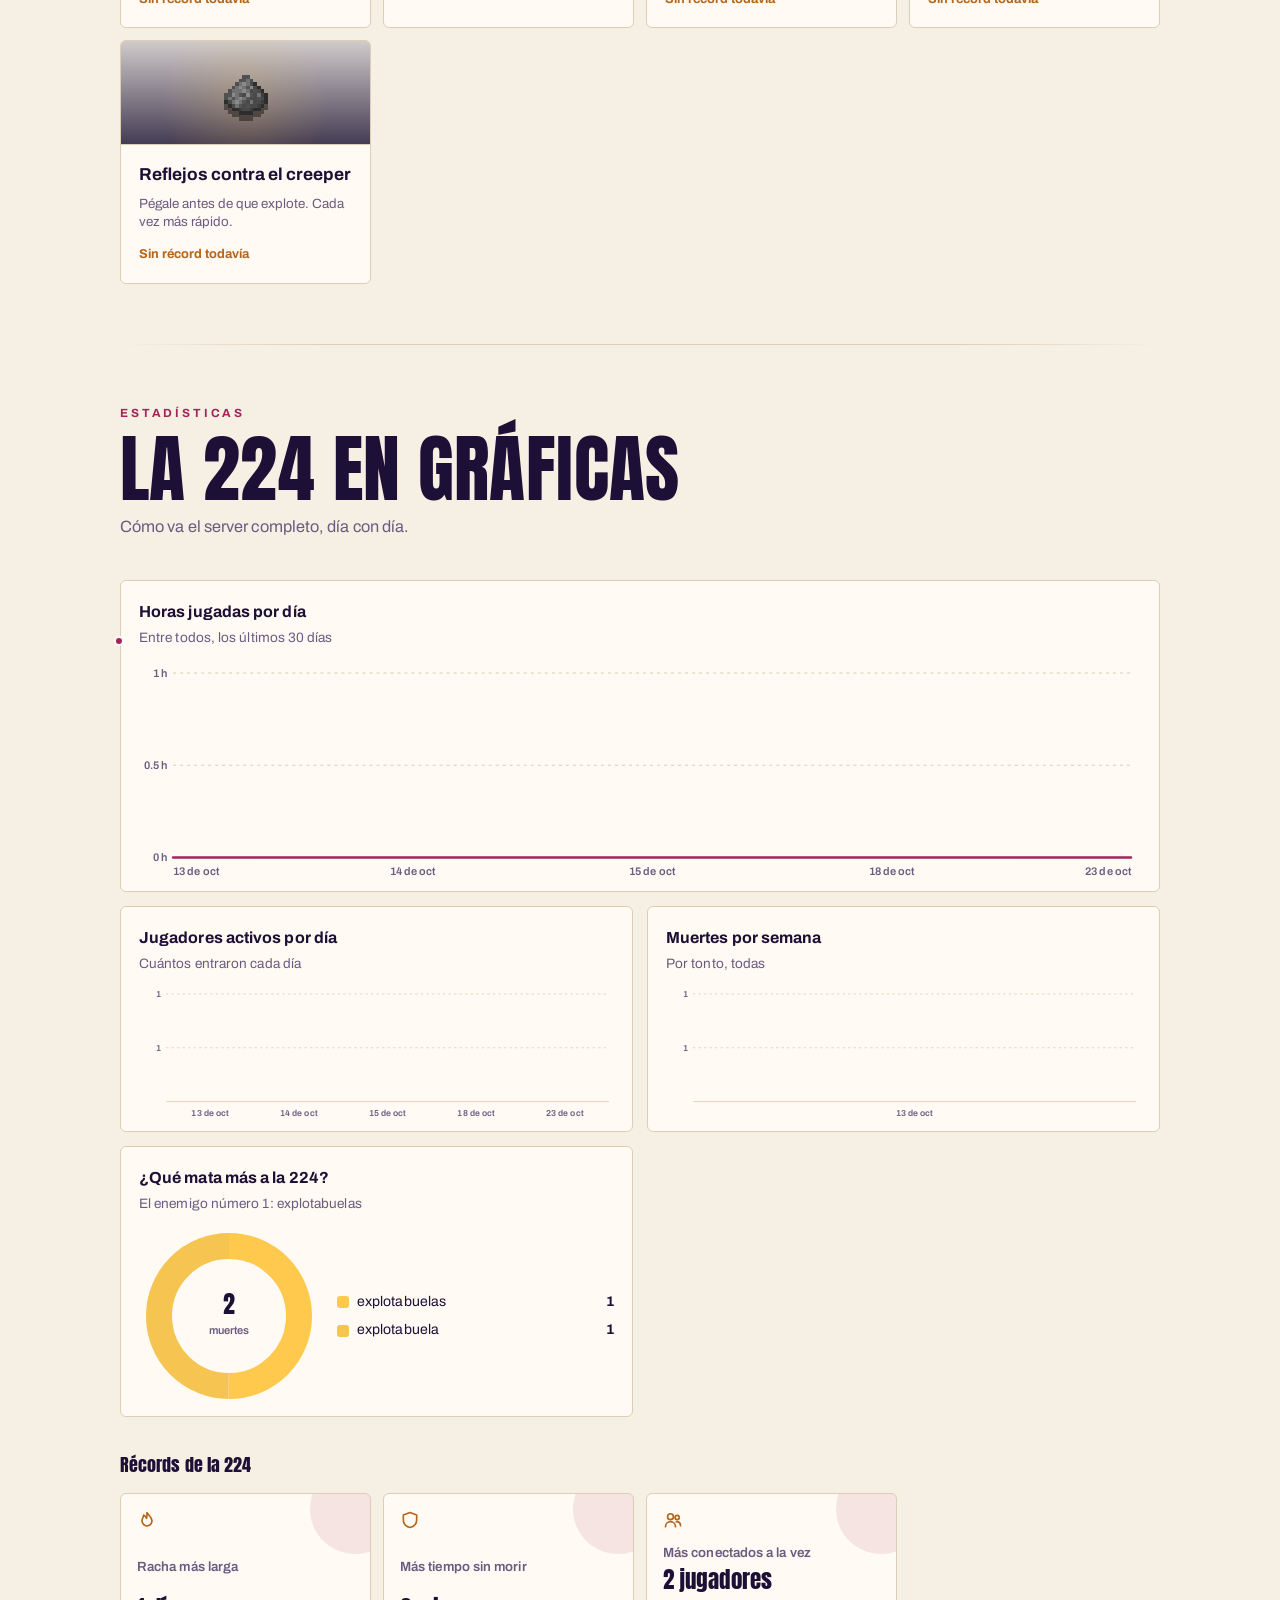
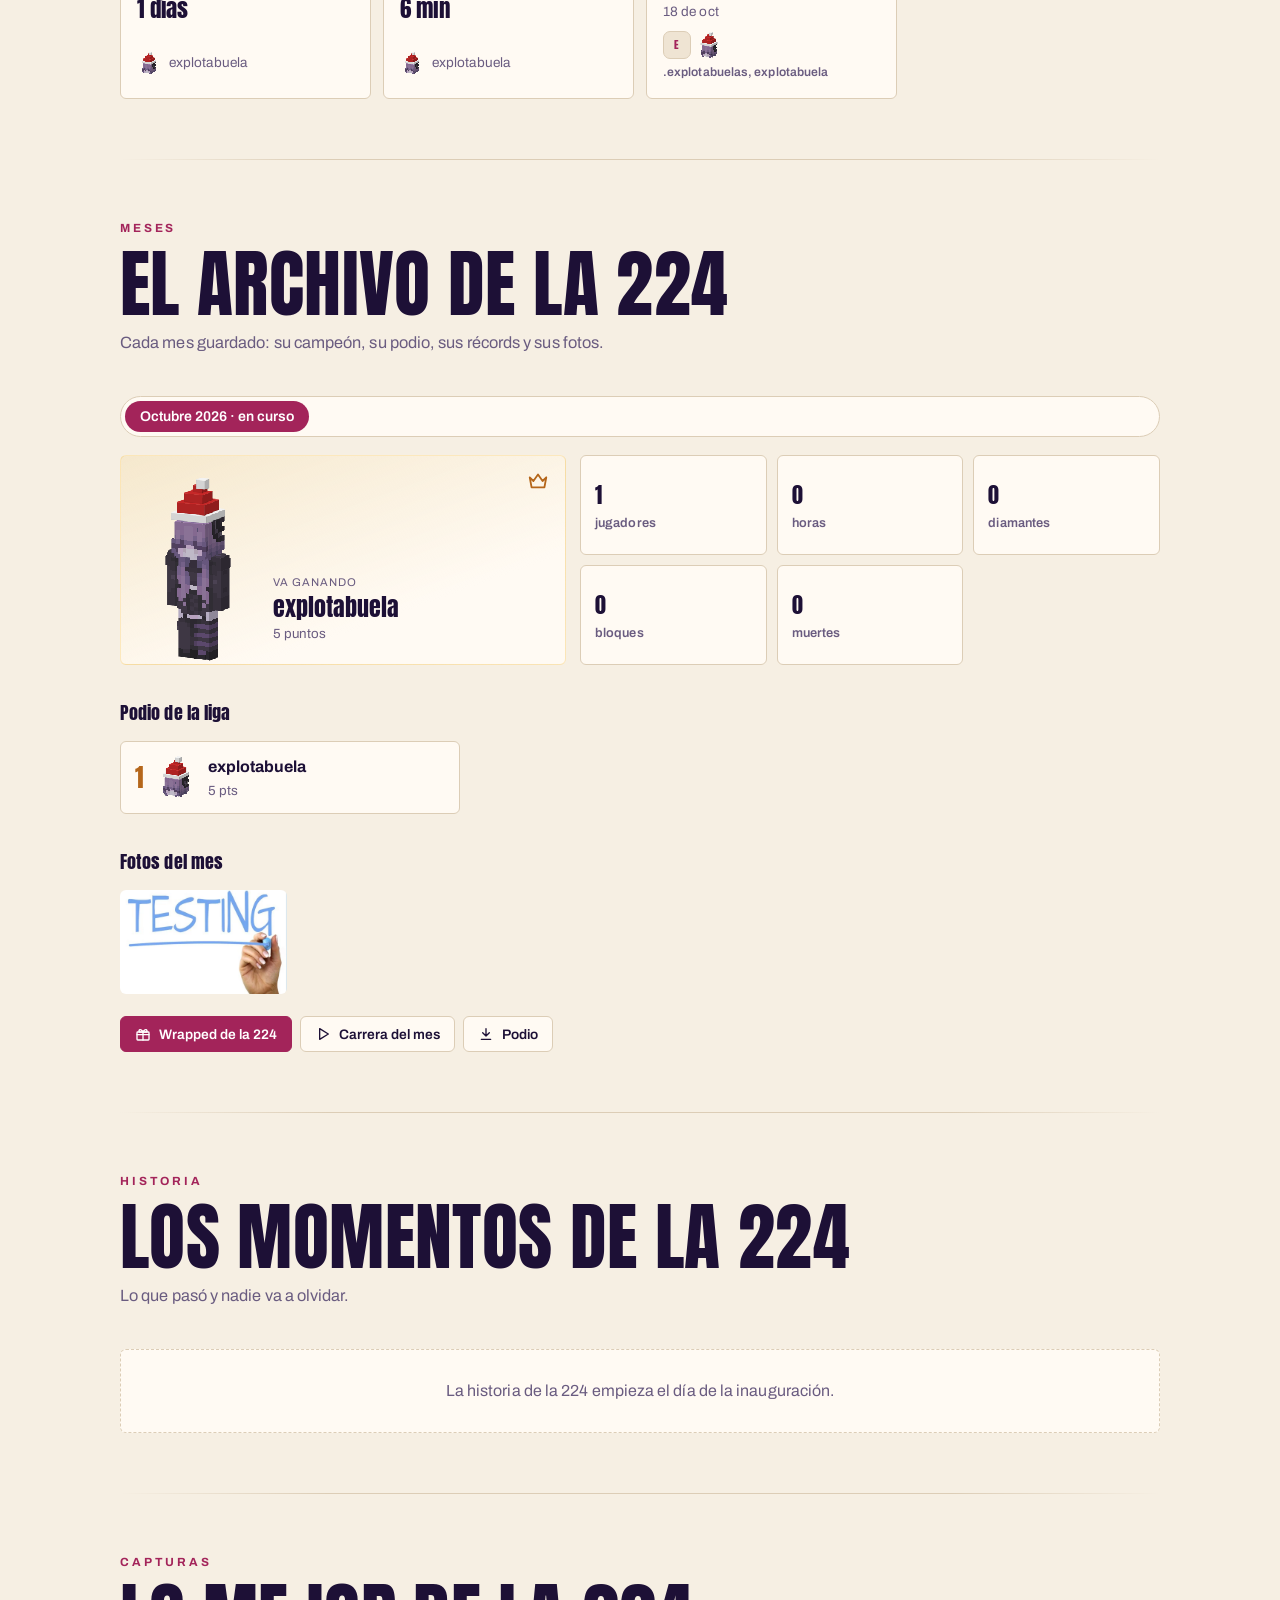
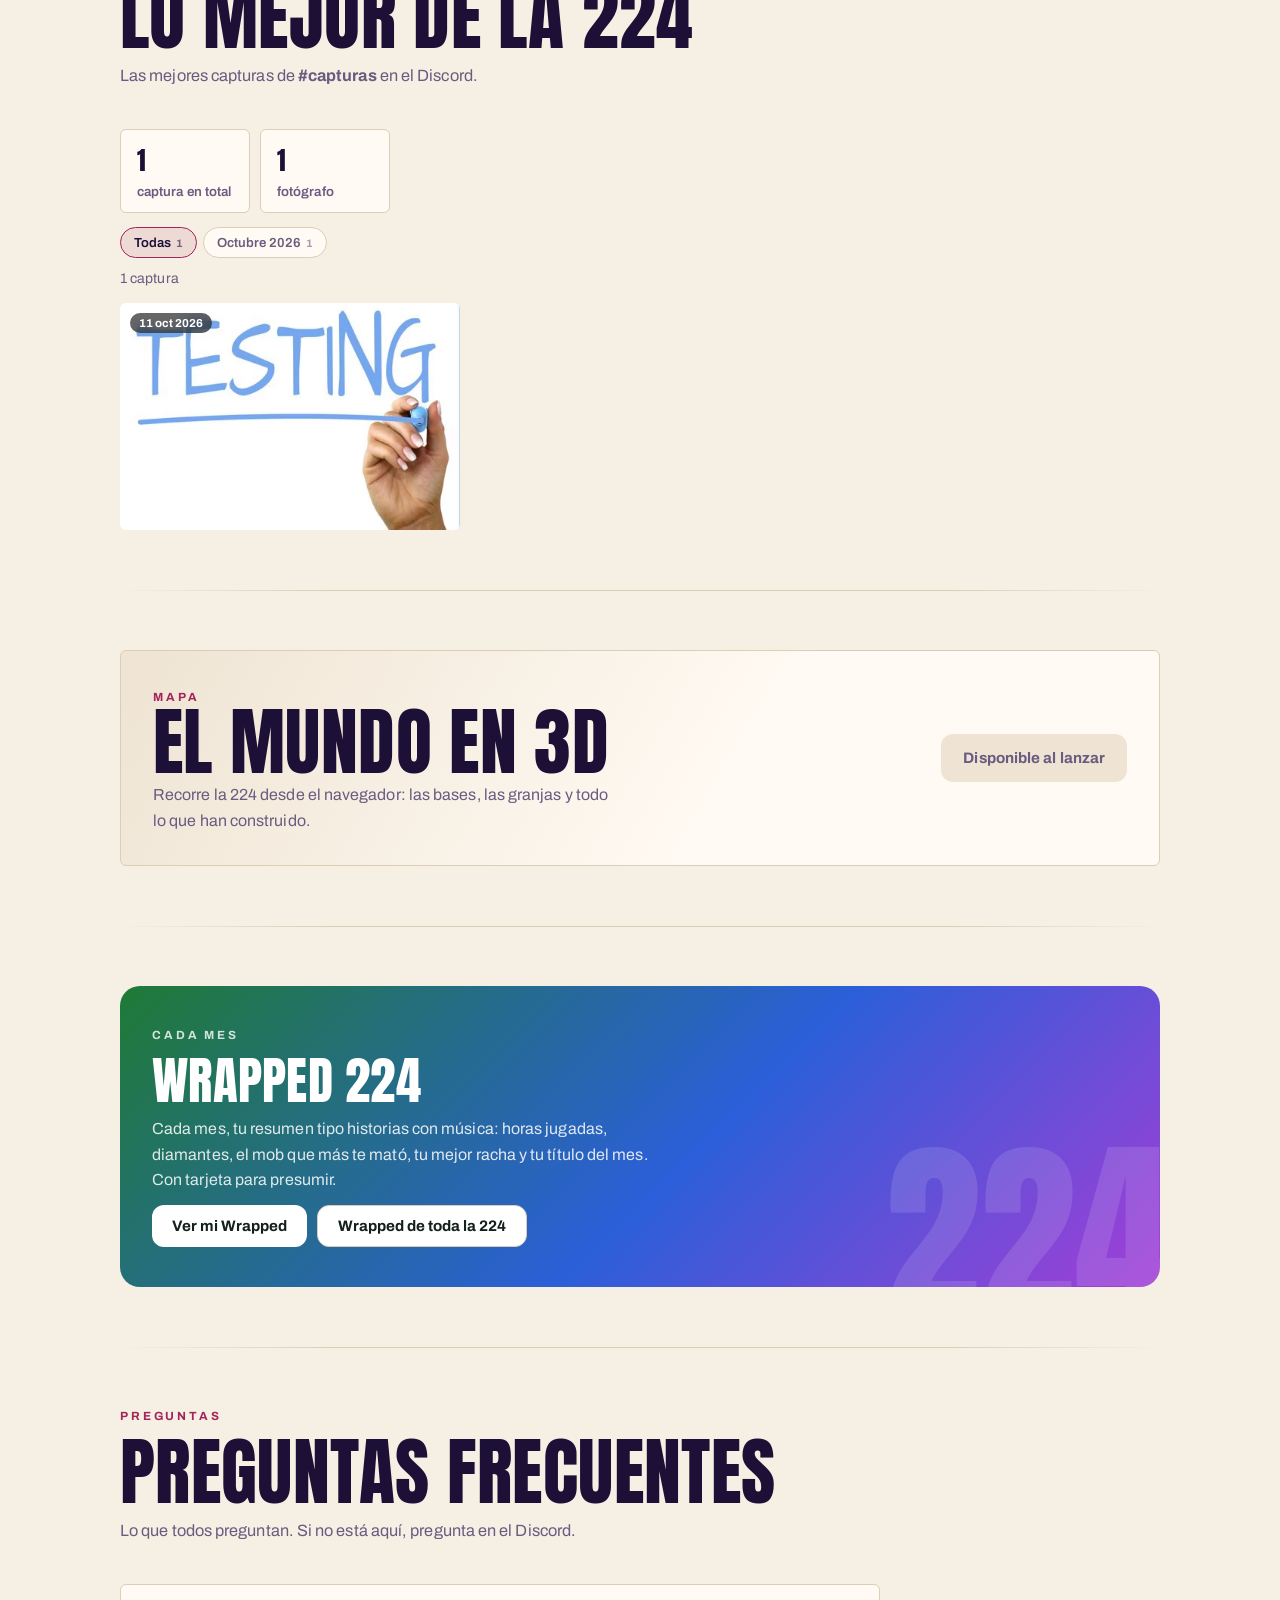
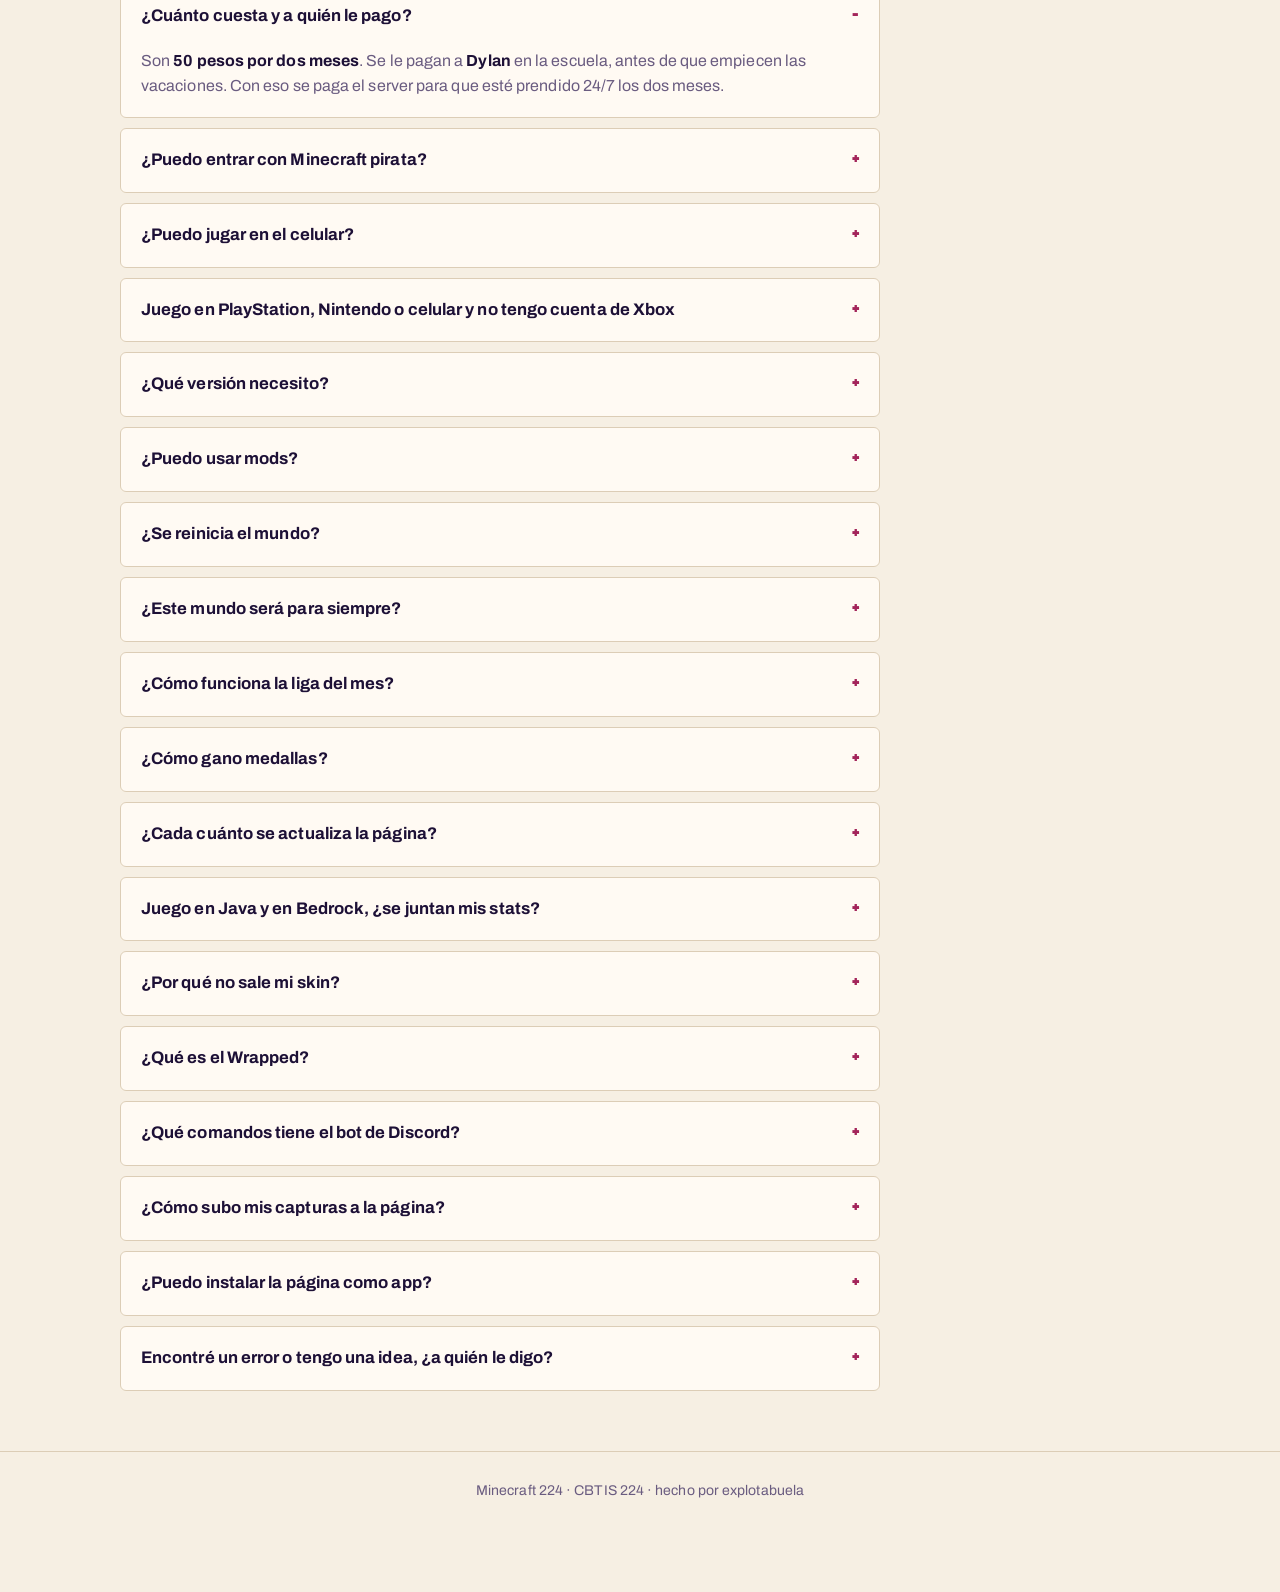
==== commit 257ef810: "Bot: /medallas, /semana y /tesoro; pagina: seccion El mundo /ayuda ya anunciaba /medallas y /semana " ====
--- a/index.html
+++ b/index.html
@@ -618,6 +618,7 @@
           <a href="#entrar">Cómo entrar</a>
           <a href="#reglas">Reglas</a>
           <a href="#misiones">Misiones</a>
+          <a href="#mundo">El mundo</a>
           <a href="#estadisticas">Estadísticas</a>
           <a href="#meses">Meses</a>
           <a href="#historia">Historia</a>
@@ -728,6 +729,44 @@
       <p>Cuatro misiones nuevas cada martes. Se cuentan solas mientras juegas y el premio te llega directo. Si completas las cuatro, te llevas el bonus. En el juego las ves mirando al cielo y agachándote.</p>
     </div>
     <div class="misiones" id="misiones-caja"></div>
+  </section>
+
+  <section id="mundo">
+    <div class="cabeza">
+      <span class="eyebrow">EL MUNDO</span>
+      <h2>Lo que pasa en la 224</h2>
+      <p>Es vanilla, pero el mundo tiene sus sorpresas. Nadie descarga nada: todo funciona igual en Java y en Bedrock.</p>
+    </div>
+    <div class="mandamientos">
+      <article class="mandamiento">
+        <span class="n">G</span>
+        <div><h3>El Gulag</h3><p>Si mueres puedes ir al Gulag: 12 pruebas distintas que salen al azar (parkour, carrera en bote, dropper, block party, memoria, yunques, boxeo y más). Si ganas, regresas a donde moriste.</p></div>
+      </article>
+      <article class="mandamiento">
+        <span class="n">T</span>
+        <div><h3>Búsqueda del tesoro</h3><p>Miércoles y domingos a las 6 pm se esconde un cofre cerca del spawn. Sale una pista cada 5 minutos en el chat y el primero que lo abra se lo queda. Es el mejor botín del server.</p></div>
+      </article>
+      <article class="mandamiento">
+        <span class="n">E</span>
+        <div><h3>Estrellas fugaces</h3><p>Algunas noches caen estrellas del cielo. Donde caen dejan botín: mira para arriba y corre.</p></div>
+      </article>
+      <article class="mandamiento">
+        <span class="n">L</span>
+        <div><h3>Luna de sangre</h3><p>De vez en cuando la noche se pone roja y los mobs salen más bravos. Se puede sobrevivir, pero mejor acompañado.</p></div>
+      </article>
+      <article class="mandamiento">
+        <span class="n">M</span>
+        <div><h3>Mobs élite</h3><p>Brillan, son más grandes y cada uno trae un poder: fuego, hielo o veneno. Pegan más fuerte, pero sueltan diamantes y a veces cosas muy raras.</p></div>
+      </article>
+      <article class="mandamiento">
+        <span class="n">P</span>
+        <div><h3>Pandillas y jinetes</h3><p>De noche puede rondar una pandilla con su jefe, y en las tormentas eléctricas salen jinetes a caballo. El jefe de la pandilla suelta botín de élite.</p></div>
+      </article>
+      <article class="mandamiento">
+        <span class="n">?</span>
+        <div><h3>Comandos dentro del juego</h3><p><code>/trigger menu</code> abre el menú de la 224. También están <code>/trigger perfil</code>, <code>/trigger misiones</code>, <code>/trigger libro</code>, <code>/trigger dato</code> y <code>/trigger revancha</code>. Funcionan igual en Java y en Bedrock.</p></div>
+      </article>
+    </div>
   </section>
 
   <section id="liga">
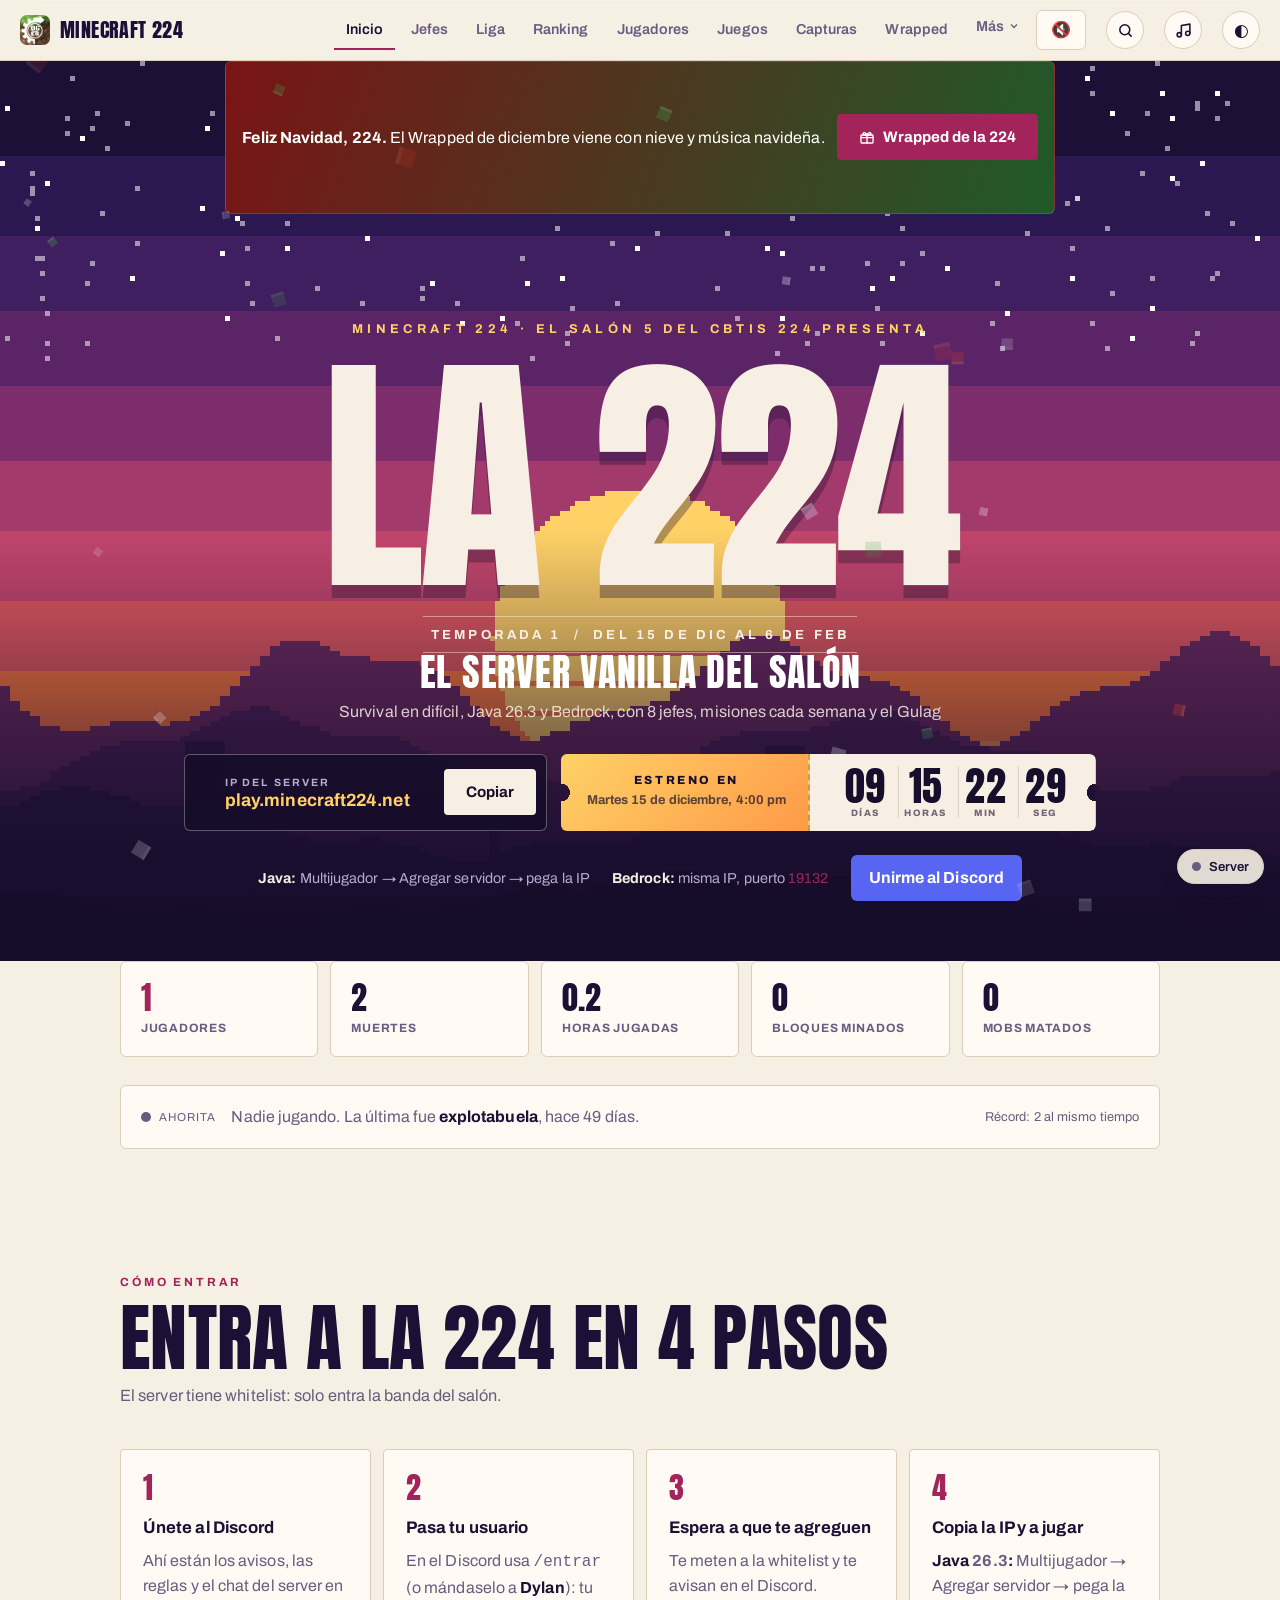
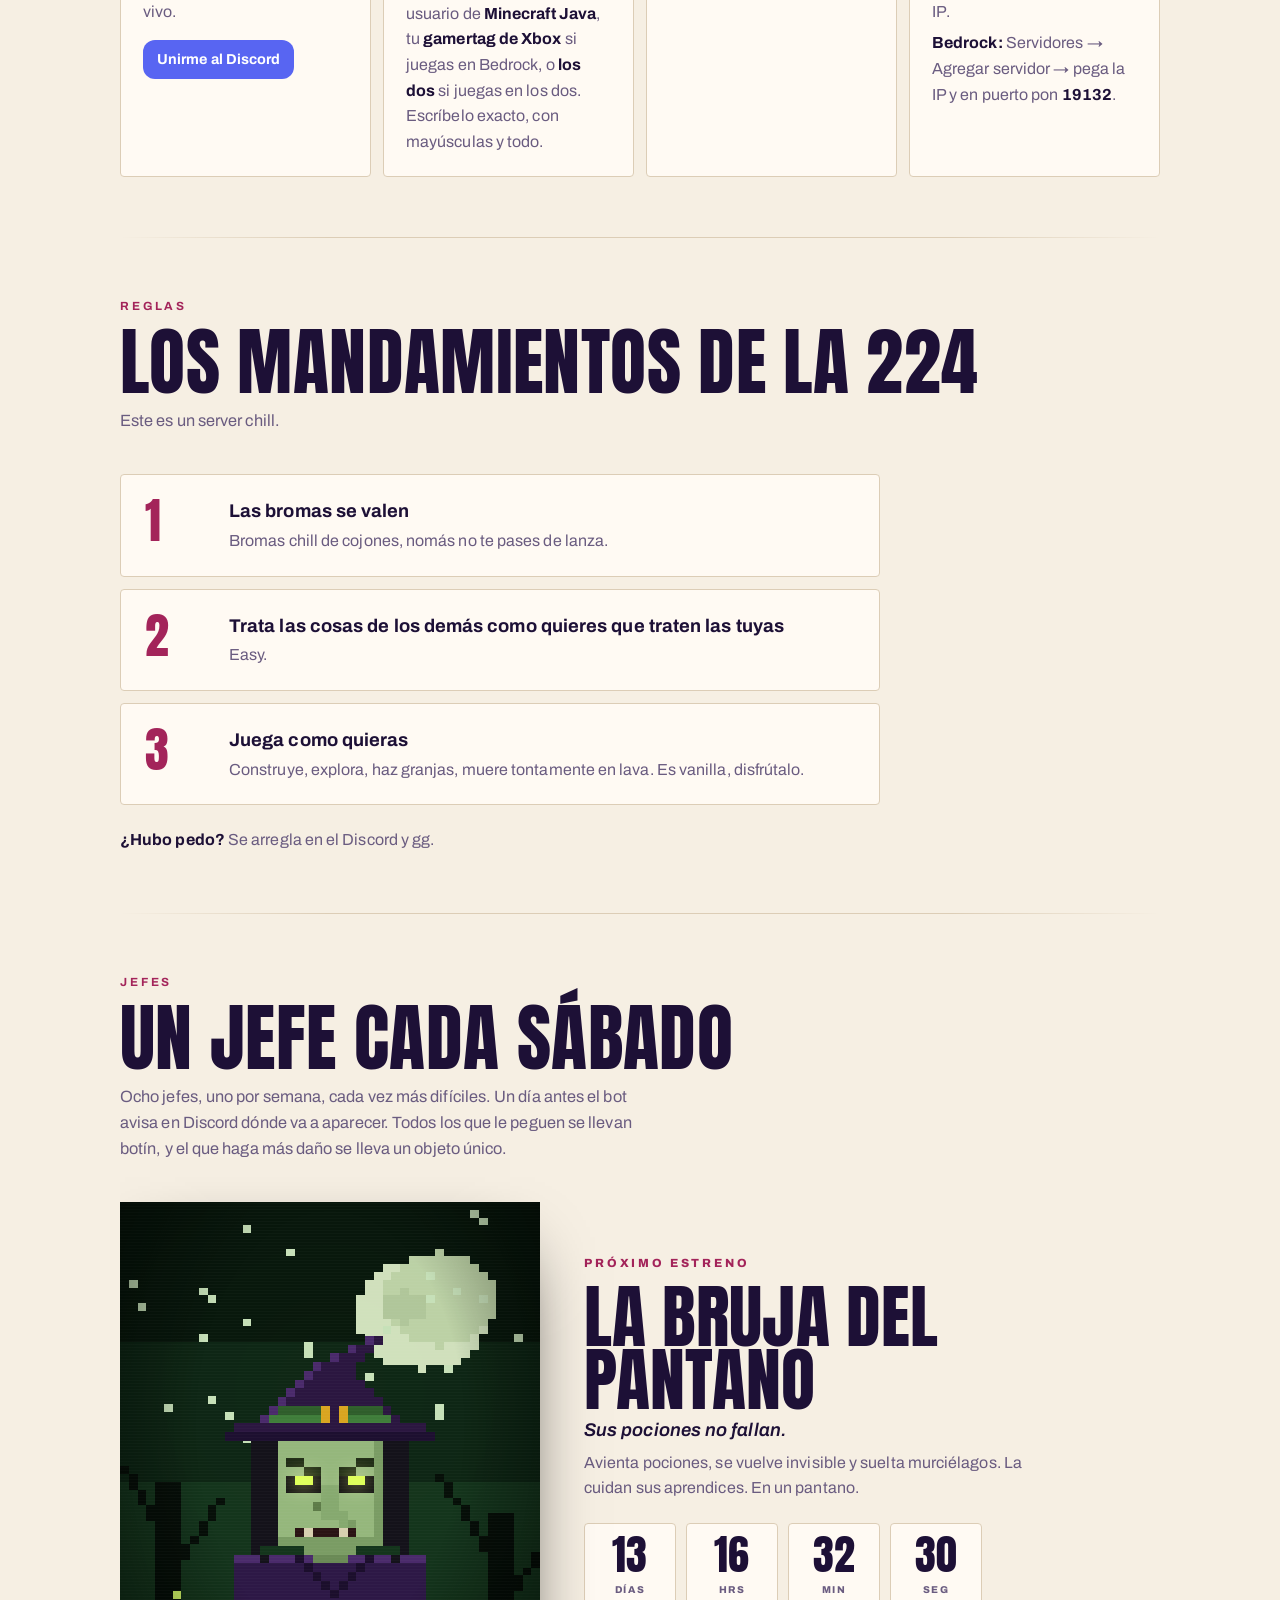
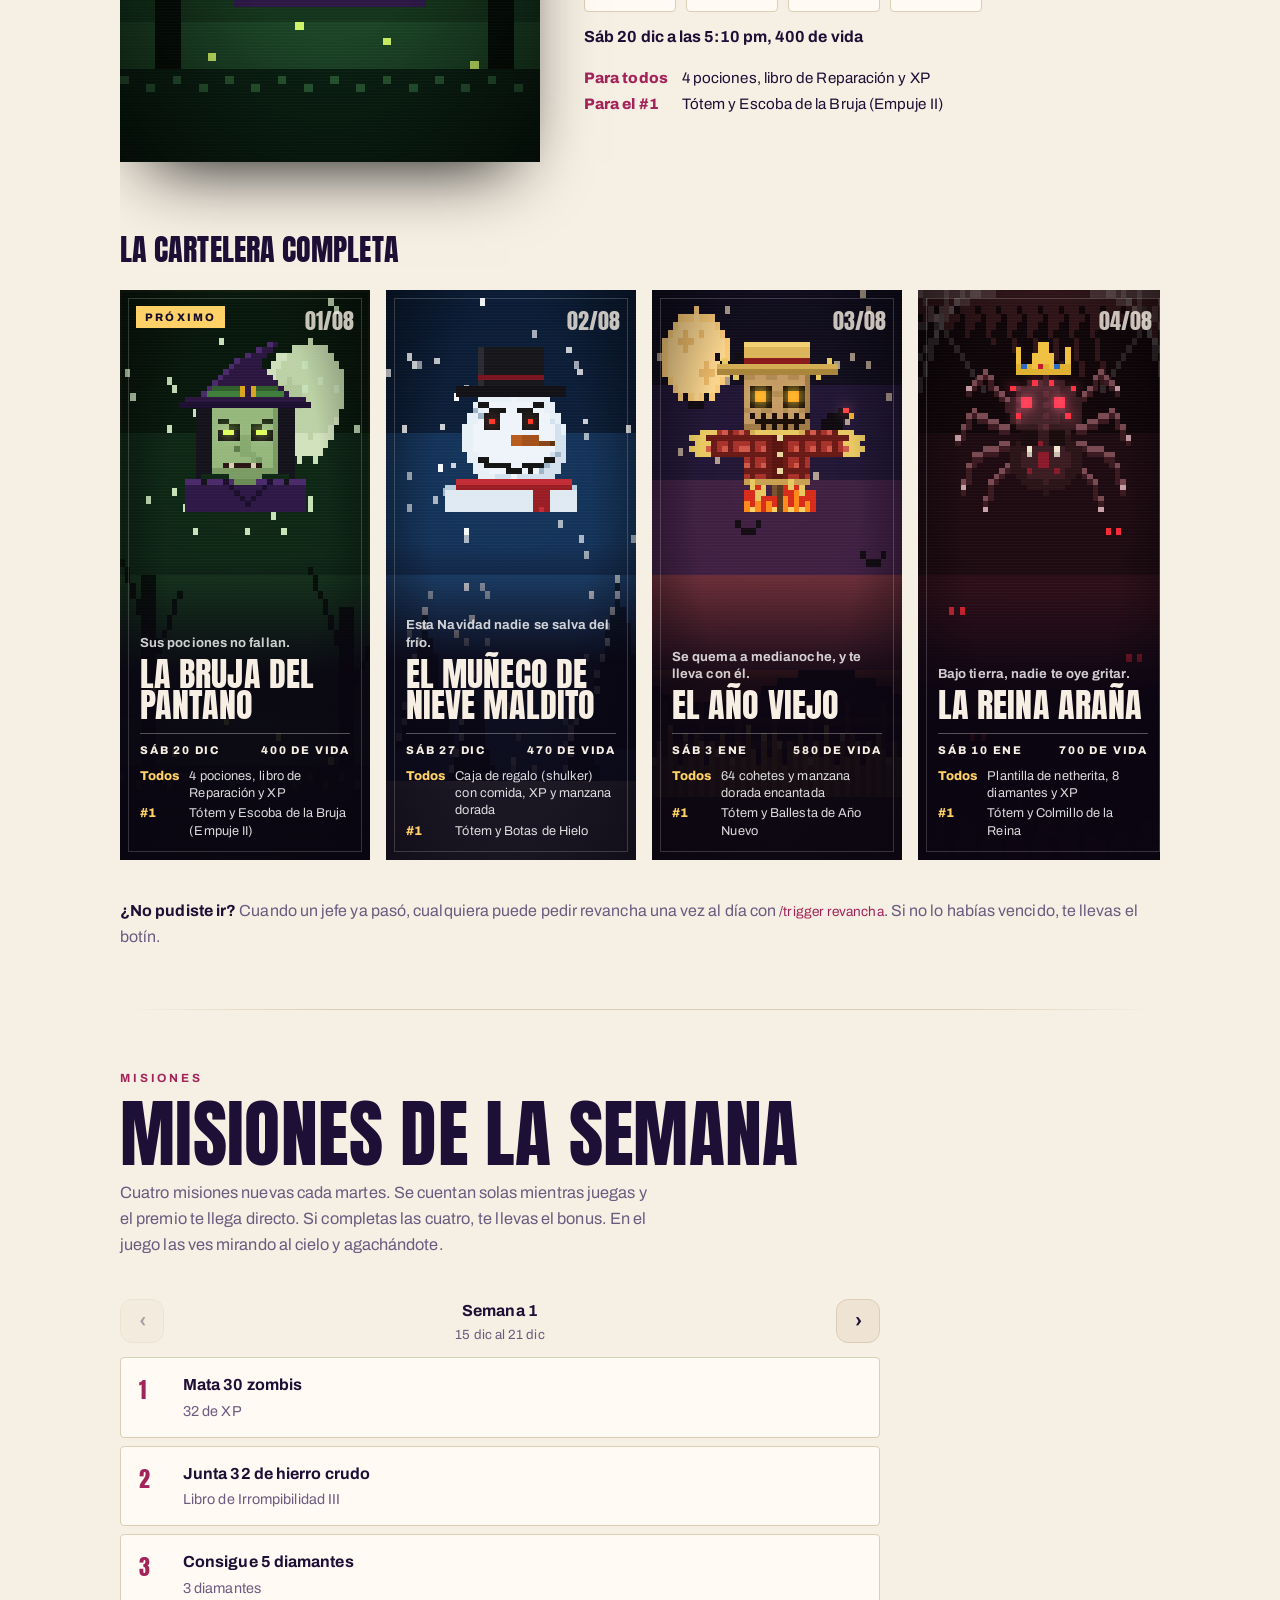
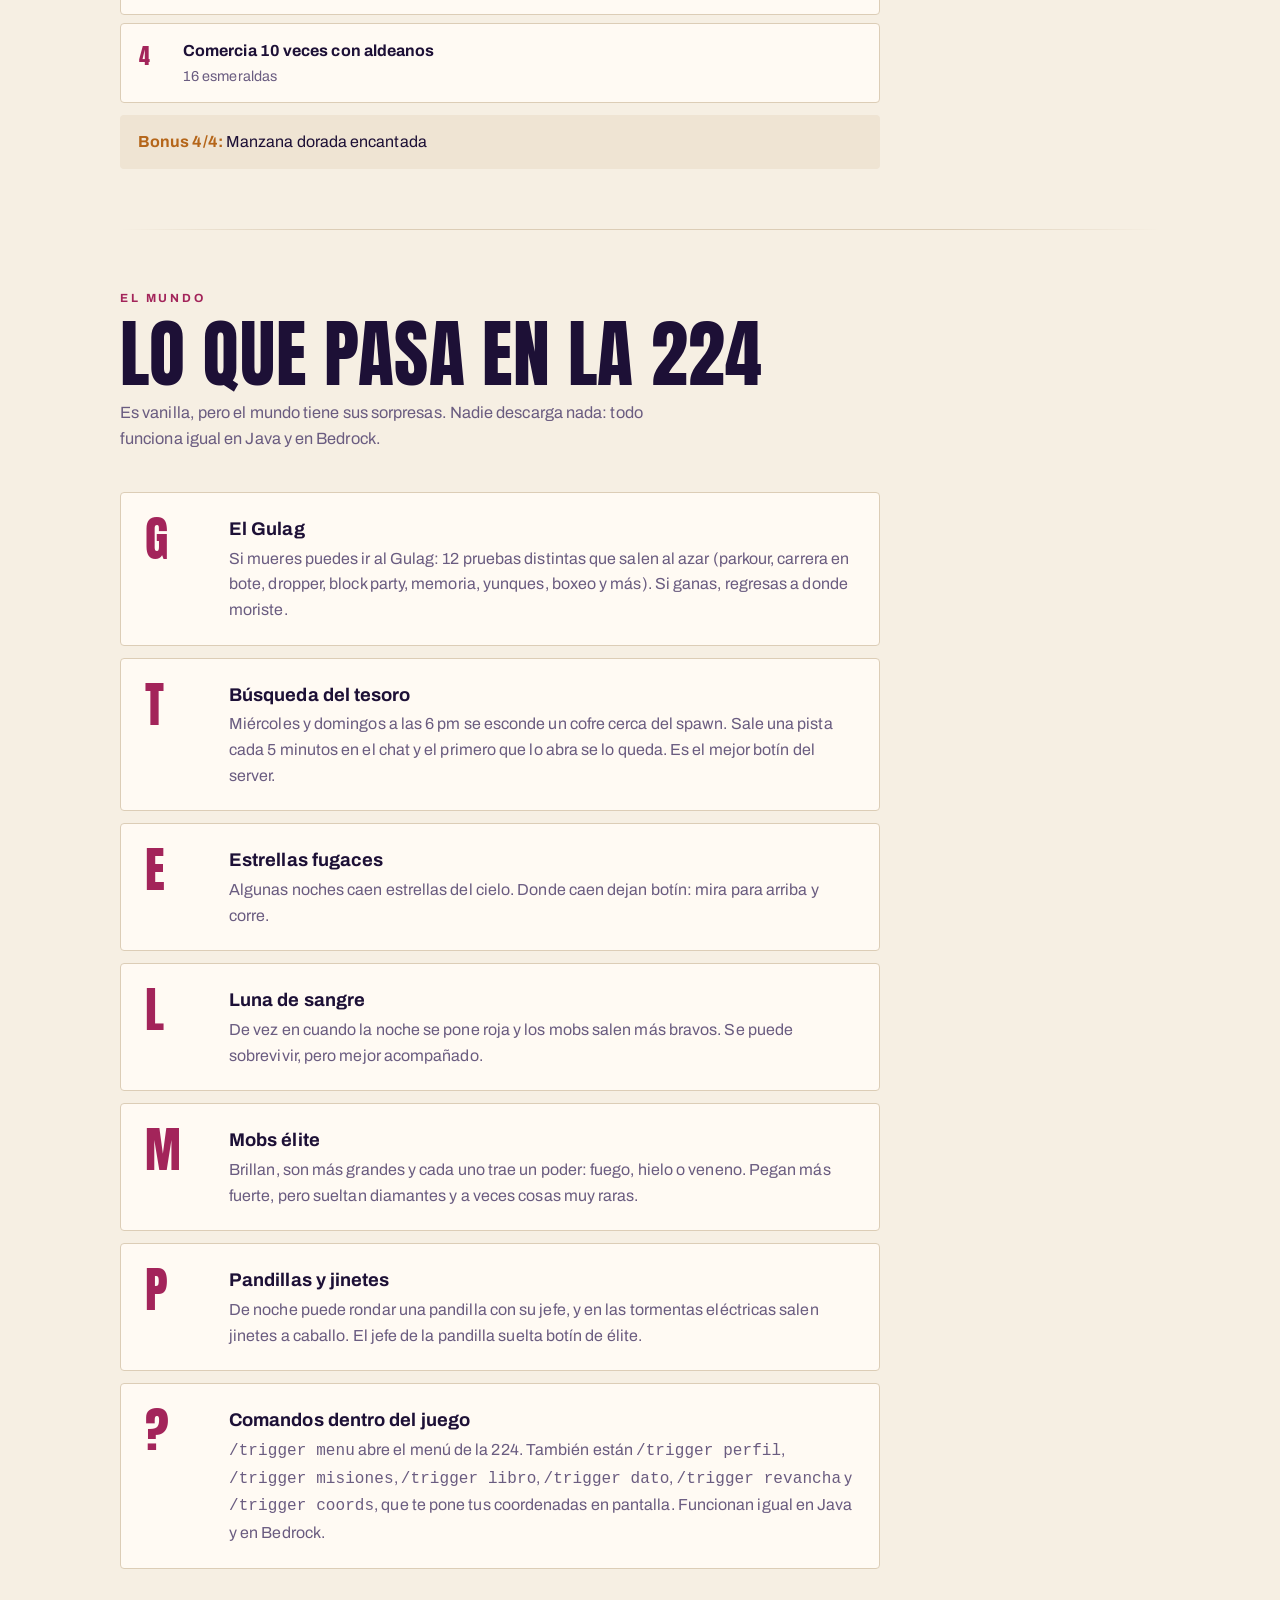
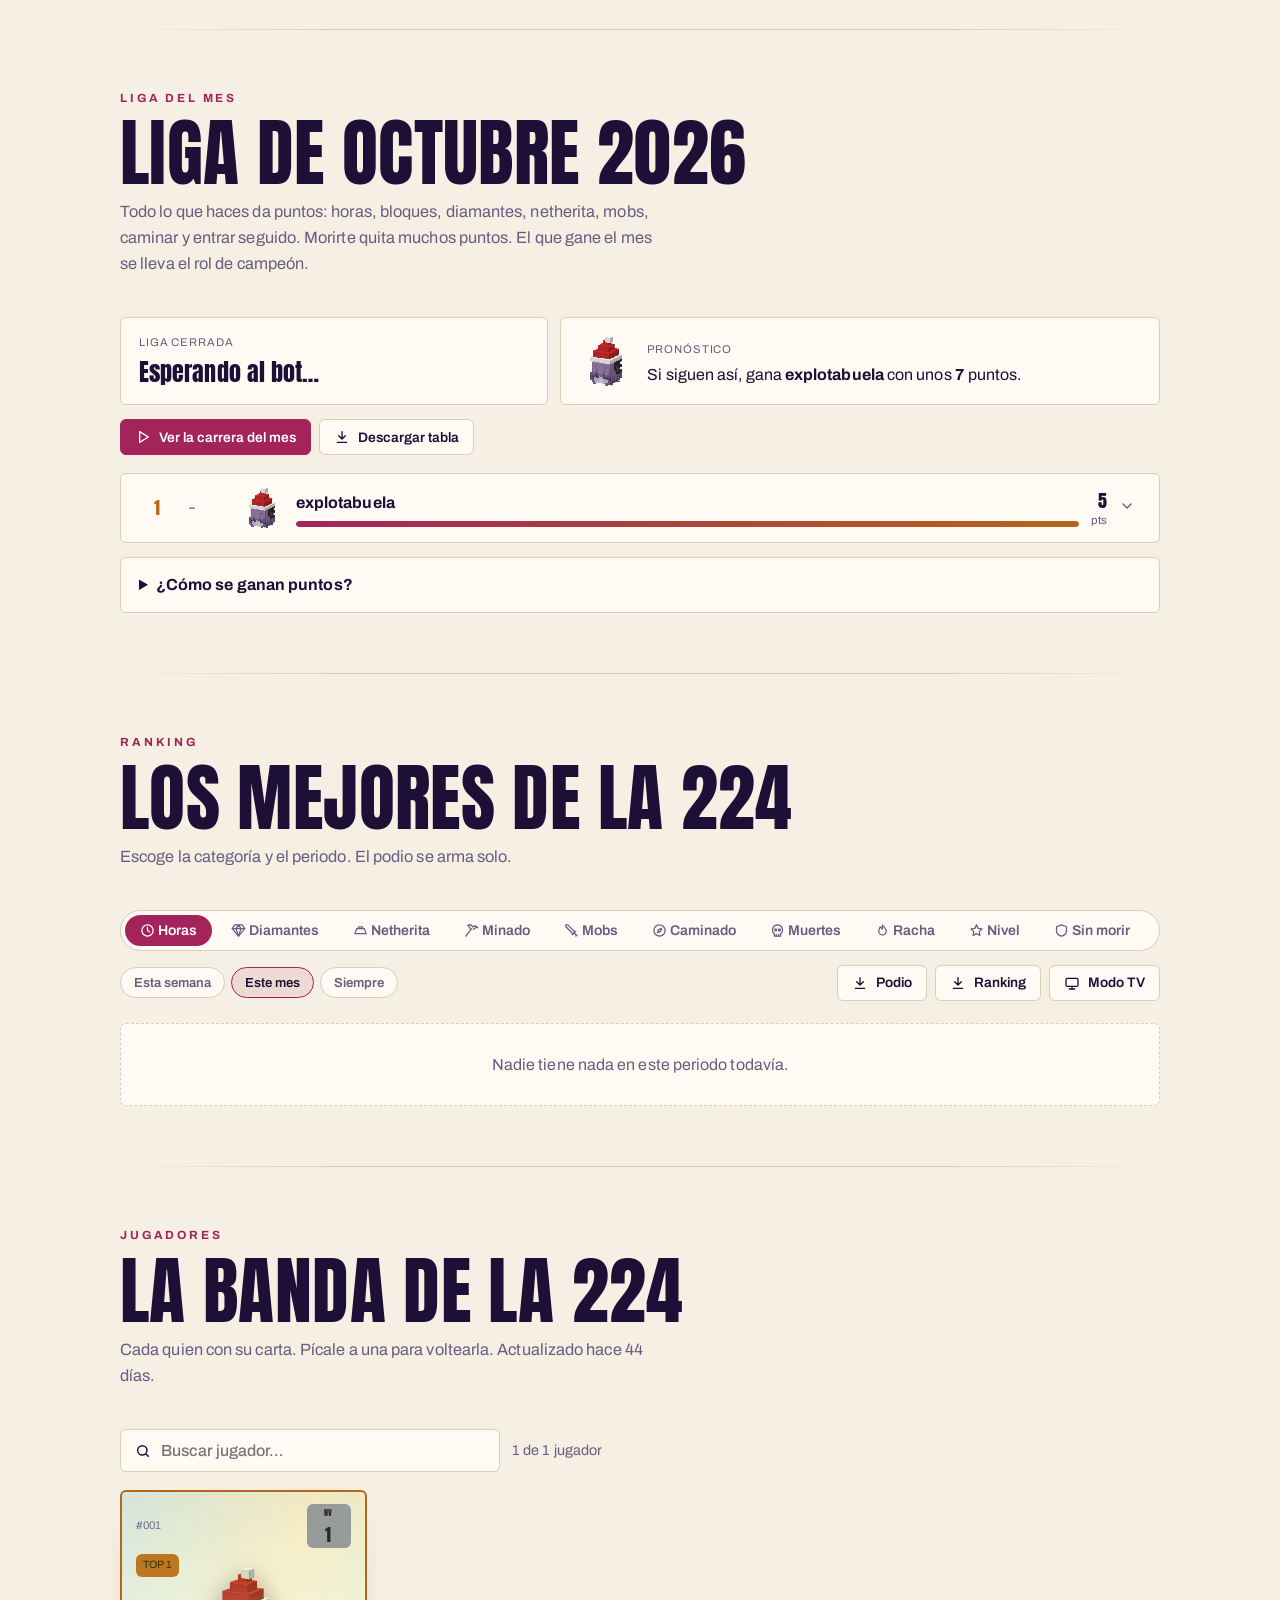
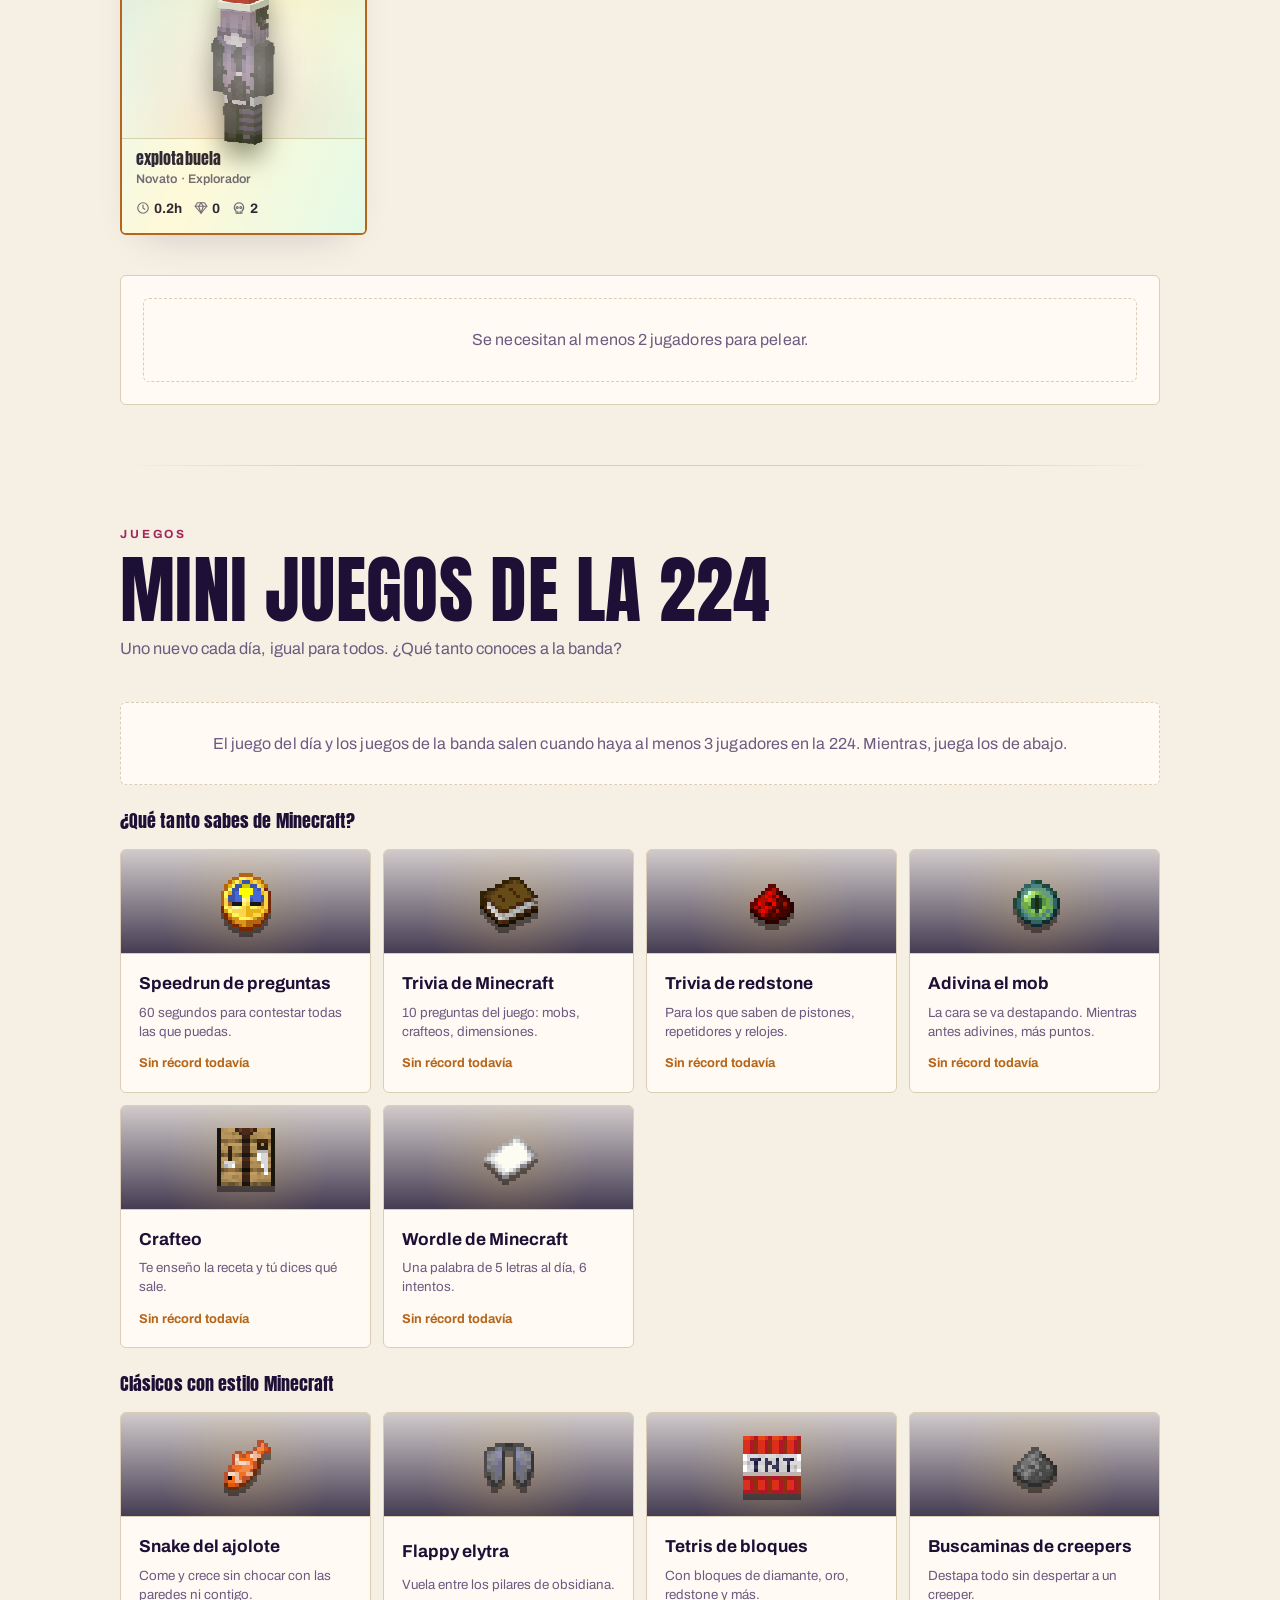
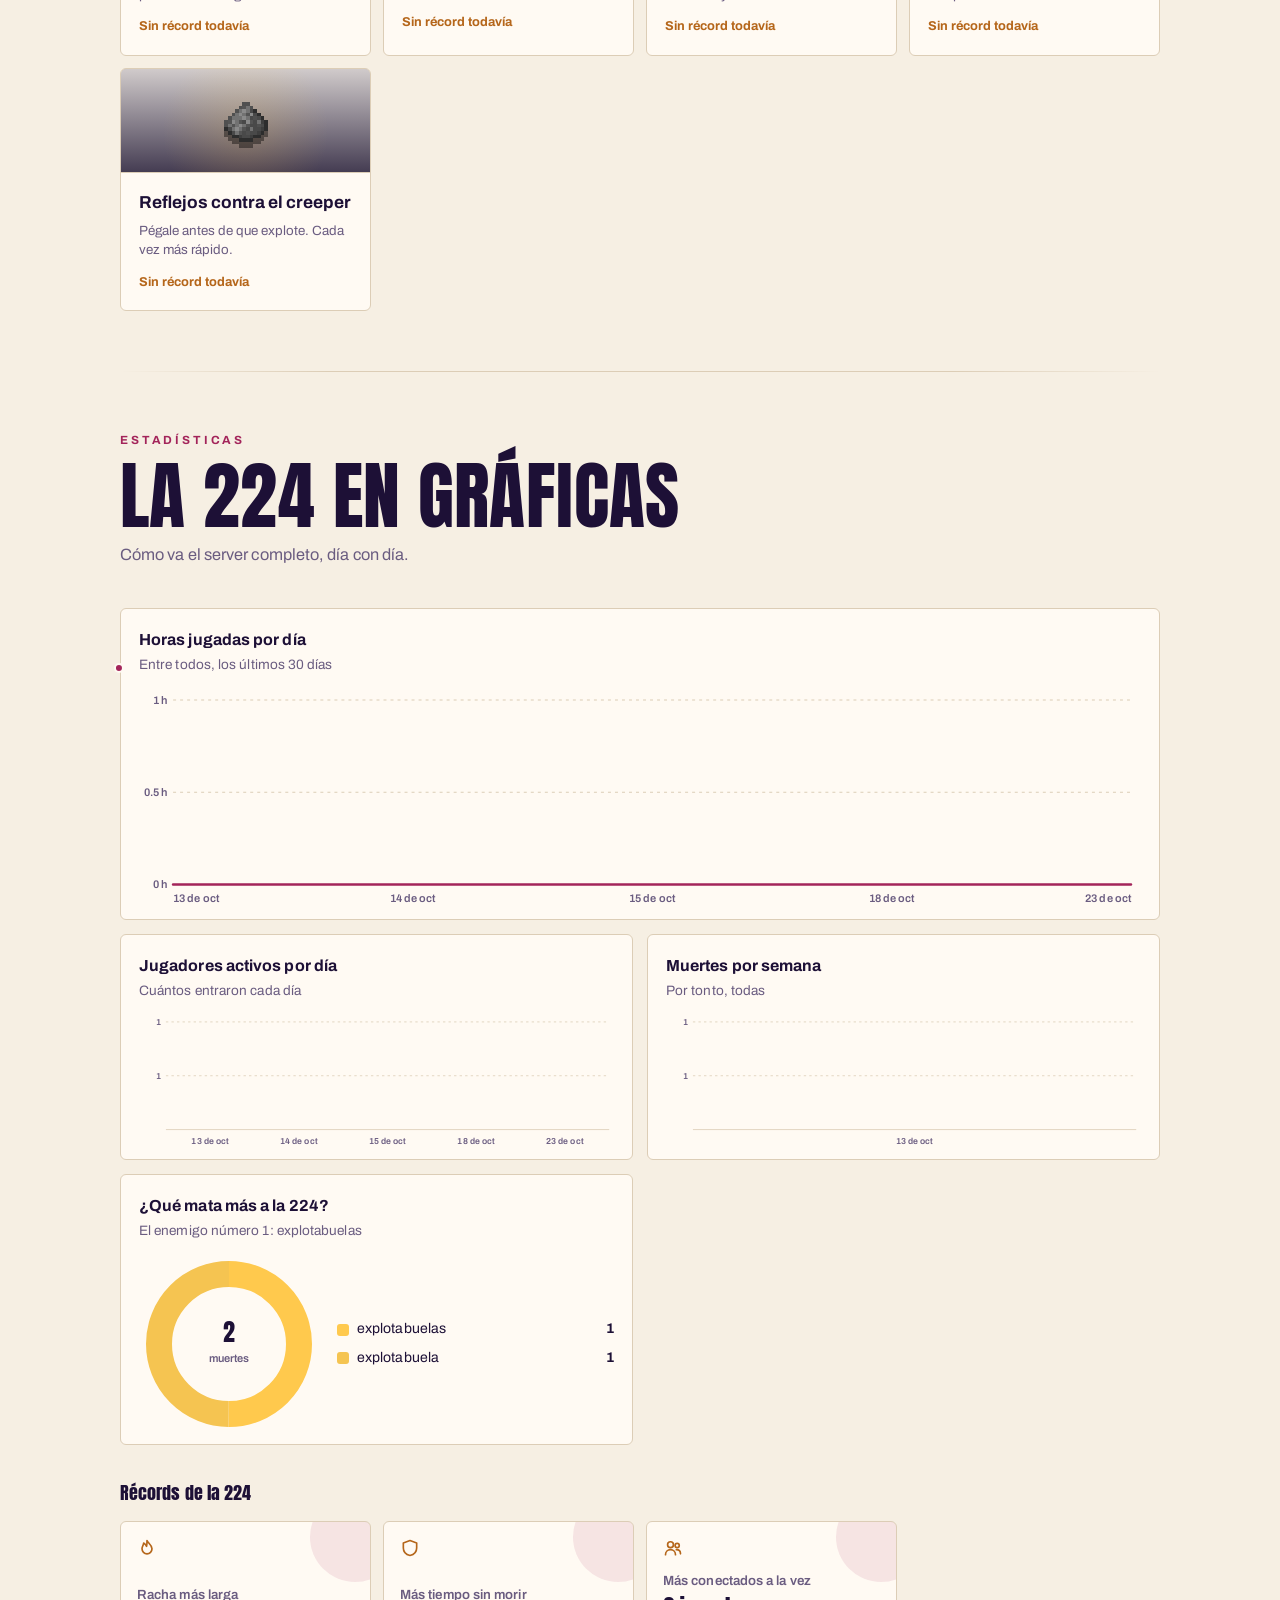
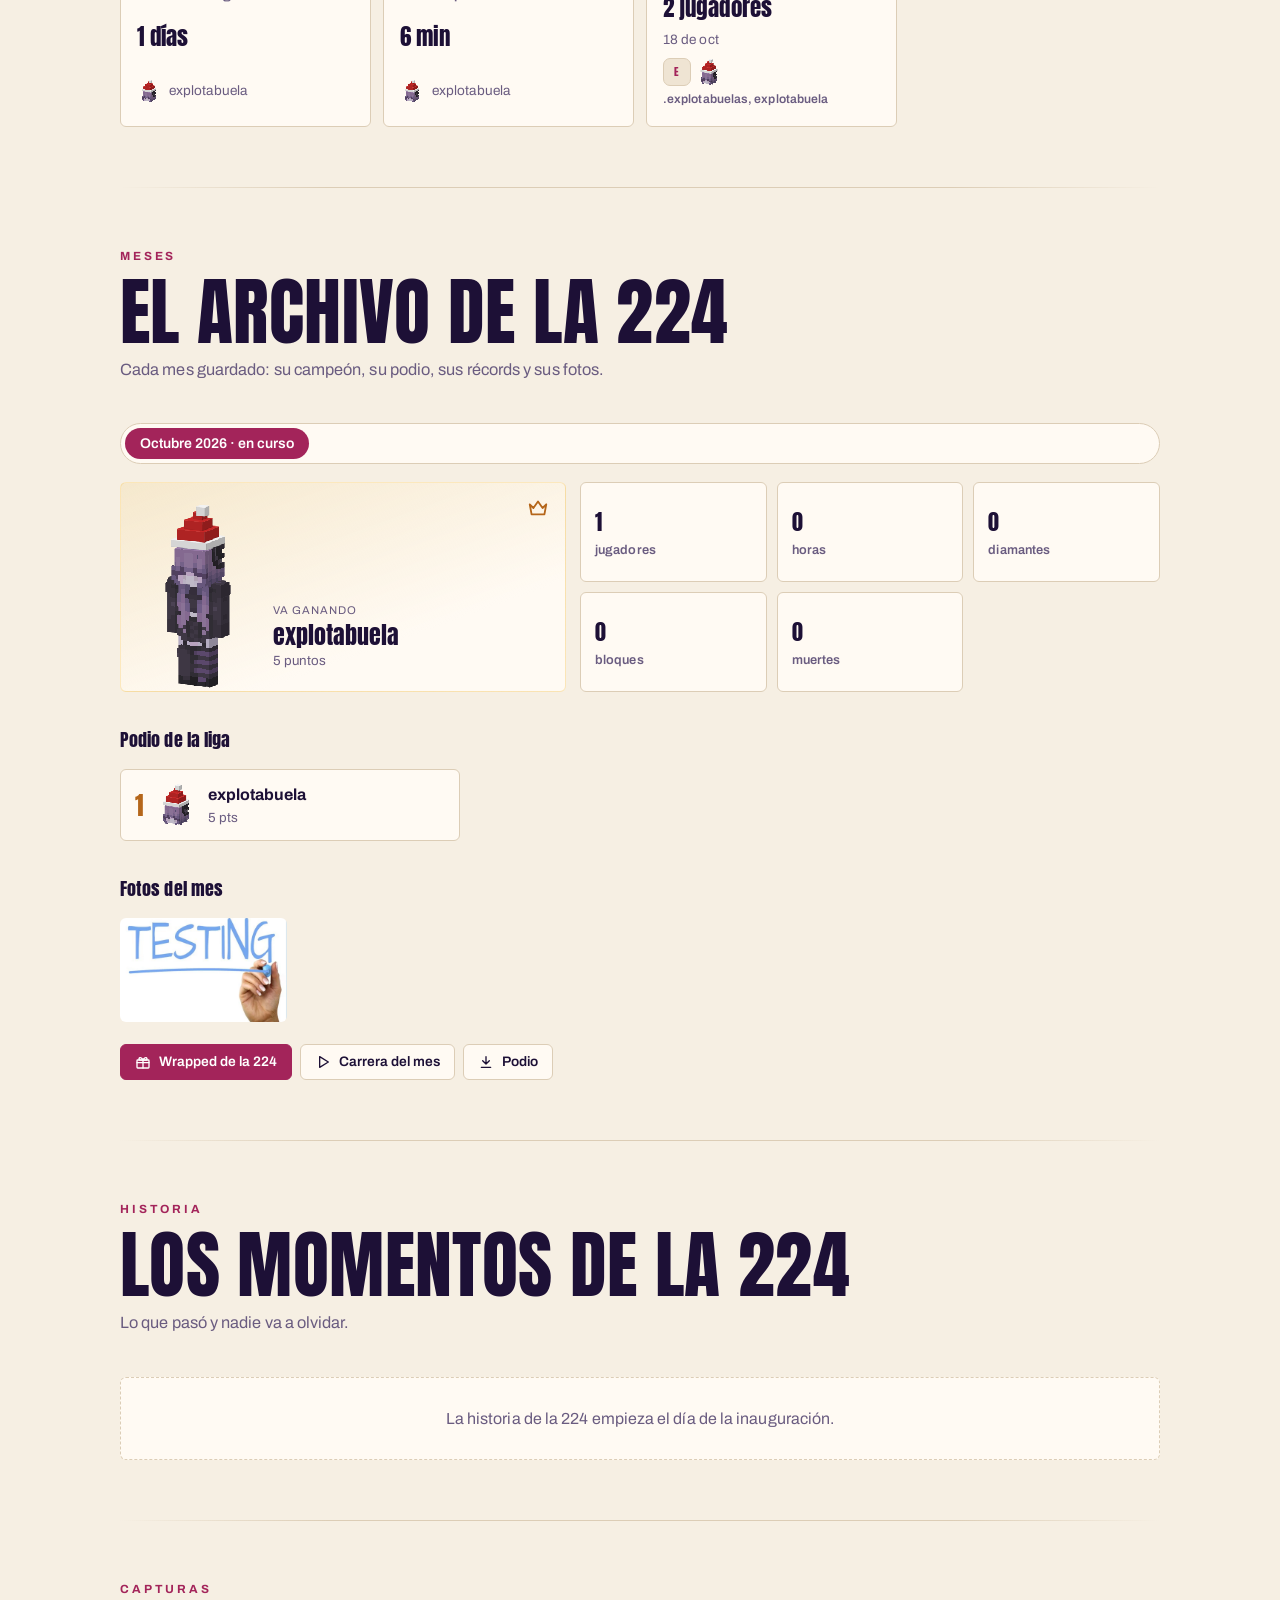
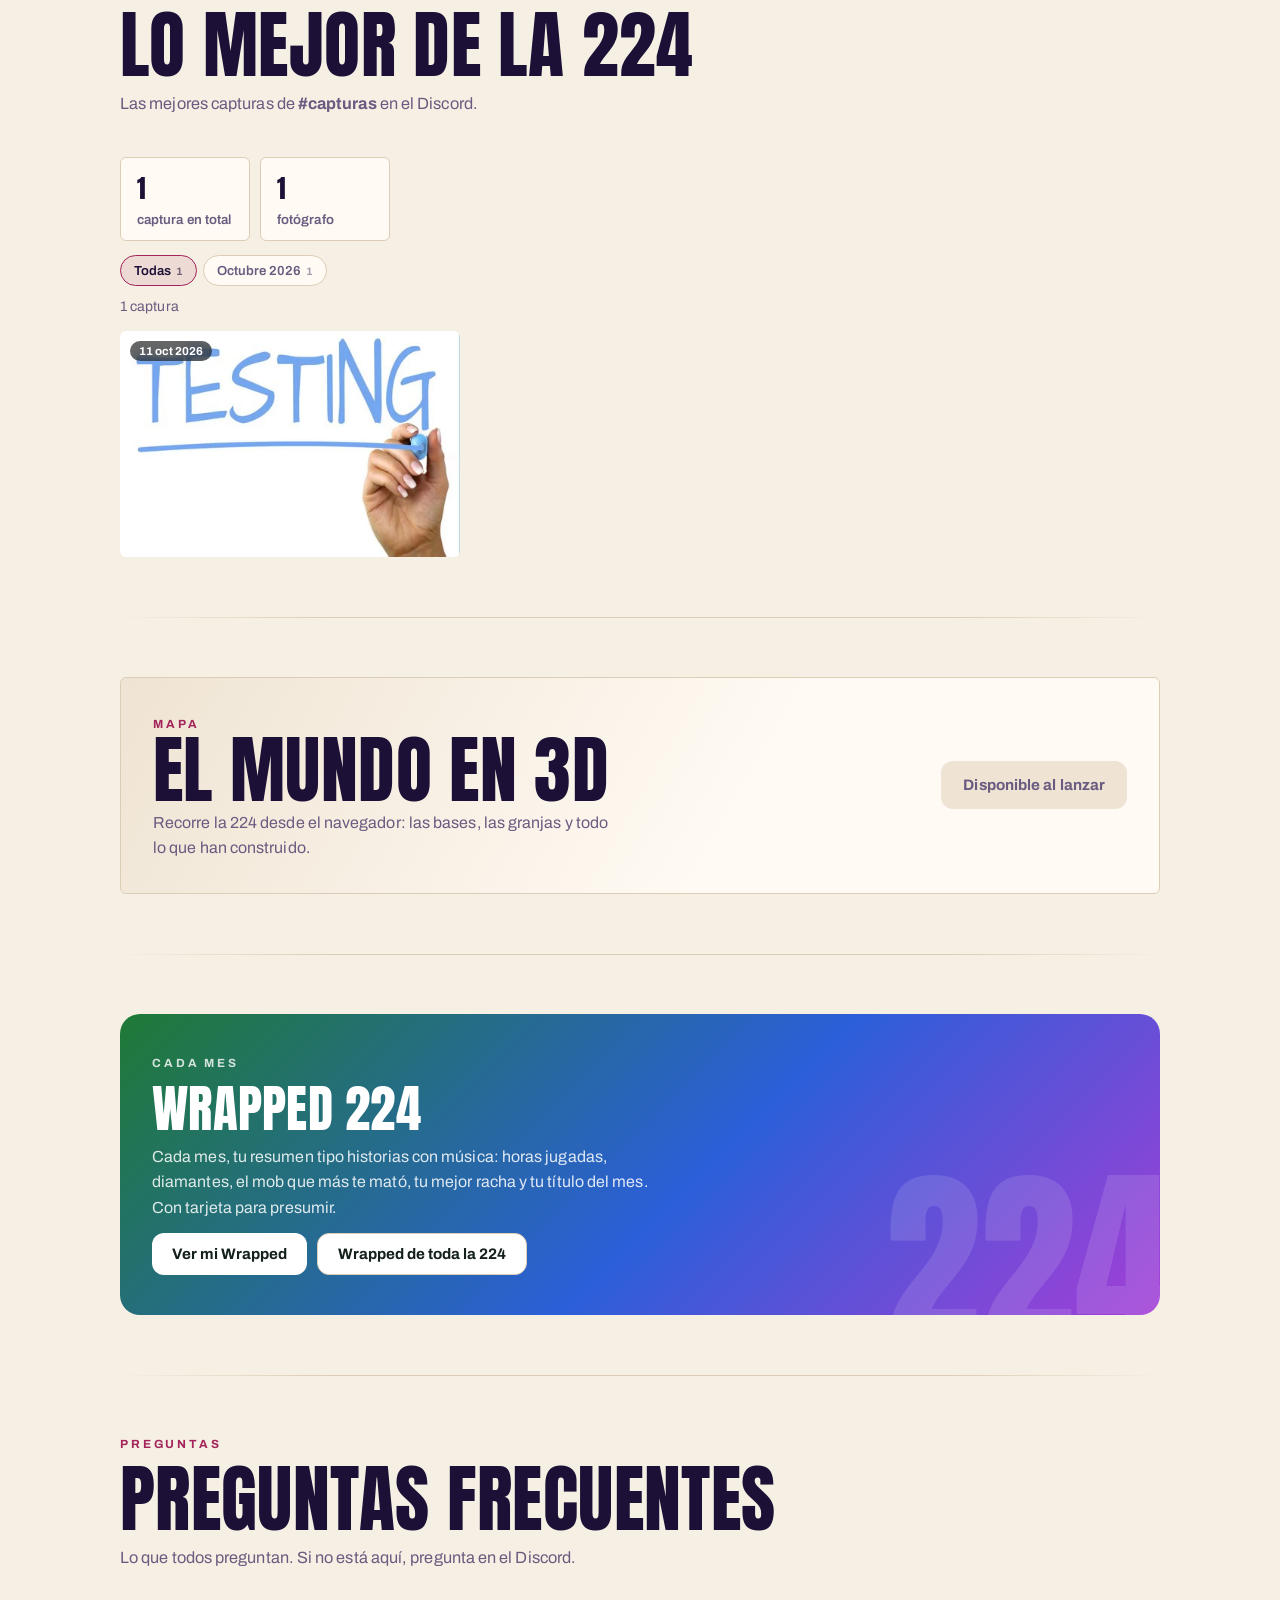
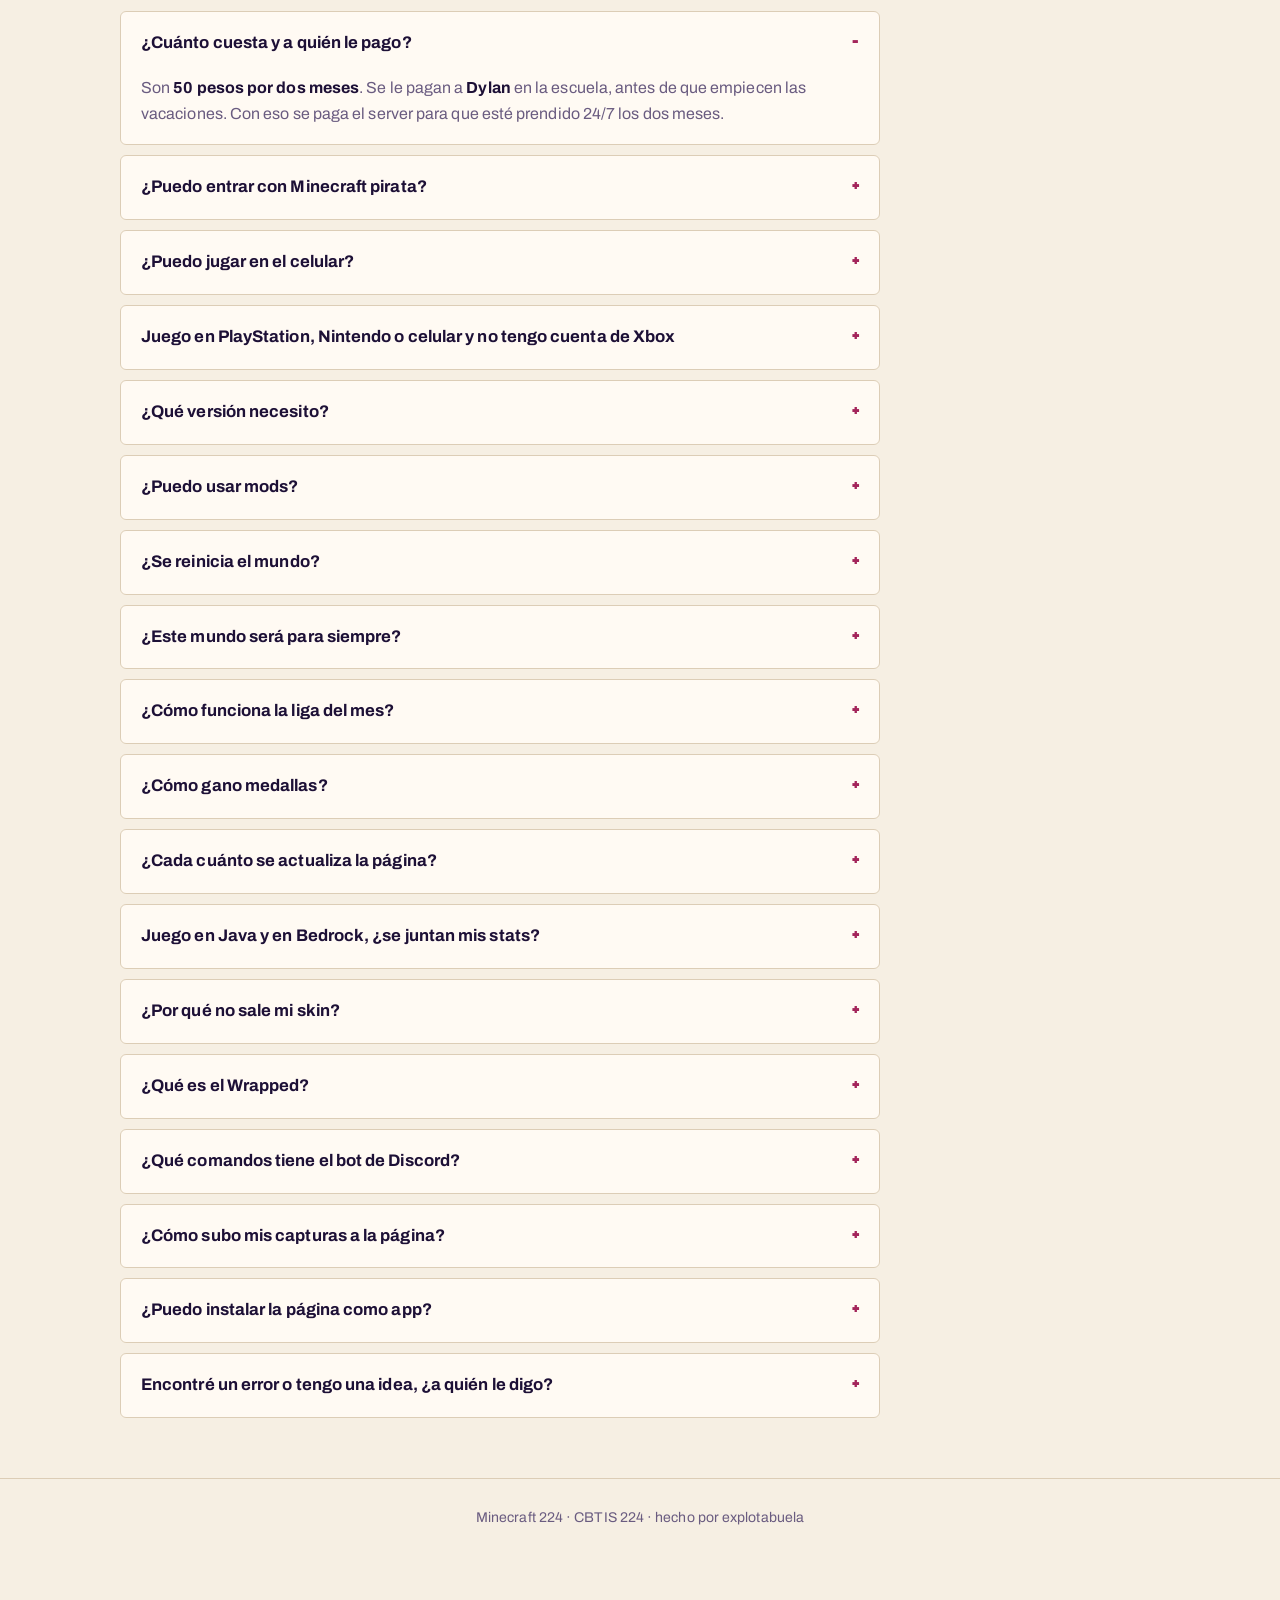
==== commit 065039ee: "Pagina: /trigger coords en los comandos del juego Co-Authored-By: Claude Fable 5.2 <noreply@anthropi" ====
--- a/index.html
+++ b/index.html
@@ -764,7 +764,7 @@
       </article>
       <article class="mandamiento">
         <span class="n">?</span>
-        <div><h3>Comandos dentro del juego</h3><p><code>/trigger menu</code> abre el menú de la 224. También están <code>/trigger perfil</code>, <code>/trigger misiones</code>, <code>/trigger libro</code>, <code>/trigger dato</code> y <code>/trigger revancha</code>. Funcionan igual en Java y en Bedrock.</p></div>
+        <div><h3>Comandos dentro del juego</h3><p><code>/trigger menu</code> abre el menú de la 224. También están <code>/trigger perfil</code>, <code>/trigger misiones</code>, <code>/trigger libro</code>, <code>/trigger dato</code>, <code>/trigger revancha</code> y <code>/trigger coords</code>, que te pone tus coordenadas en pantalla. Funcionan igual en Java y en Bedrock.</p></div>
       </article>
     </div>
   </section>
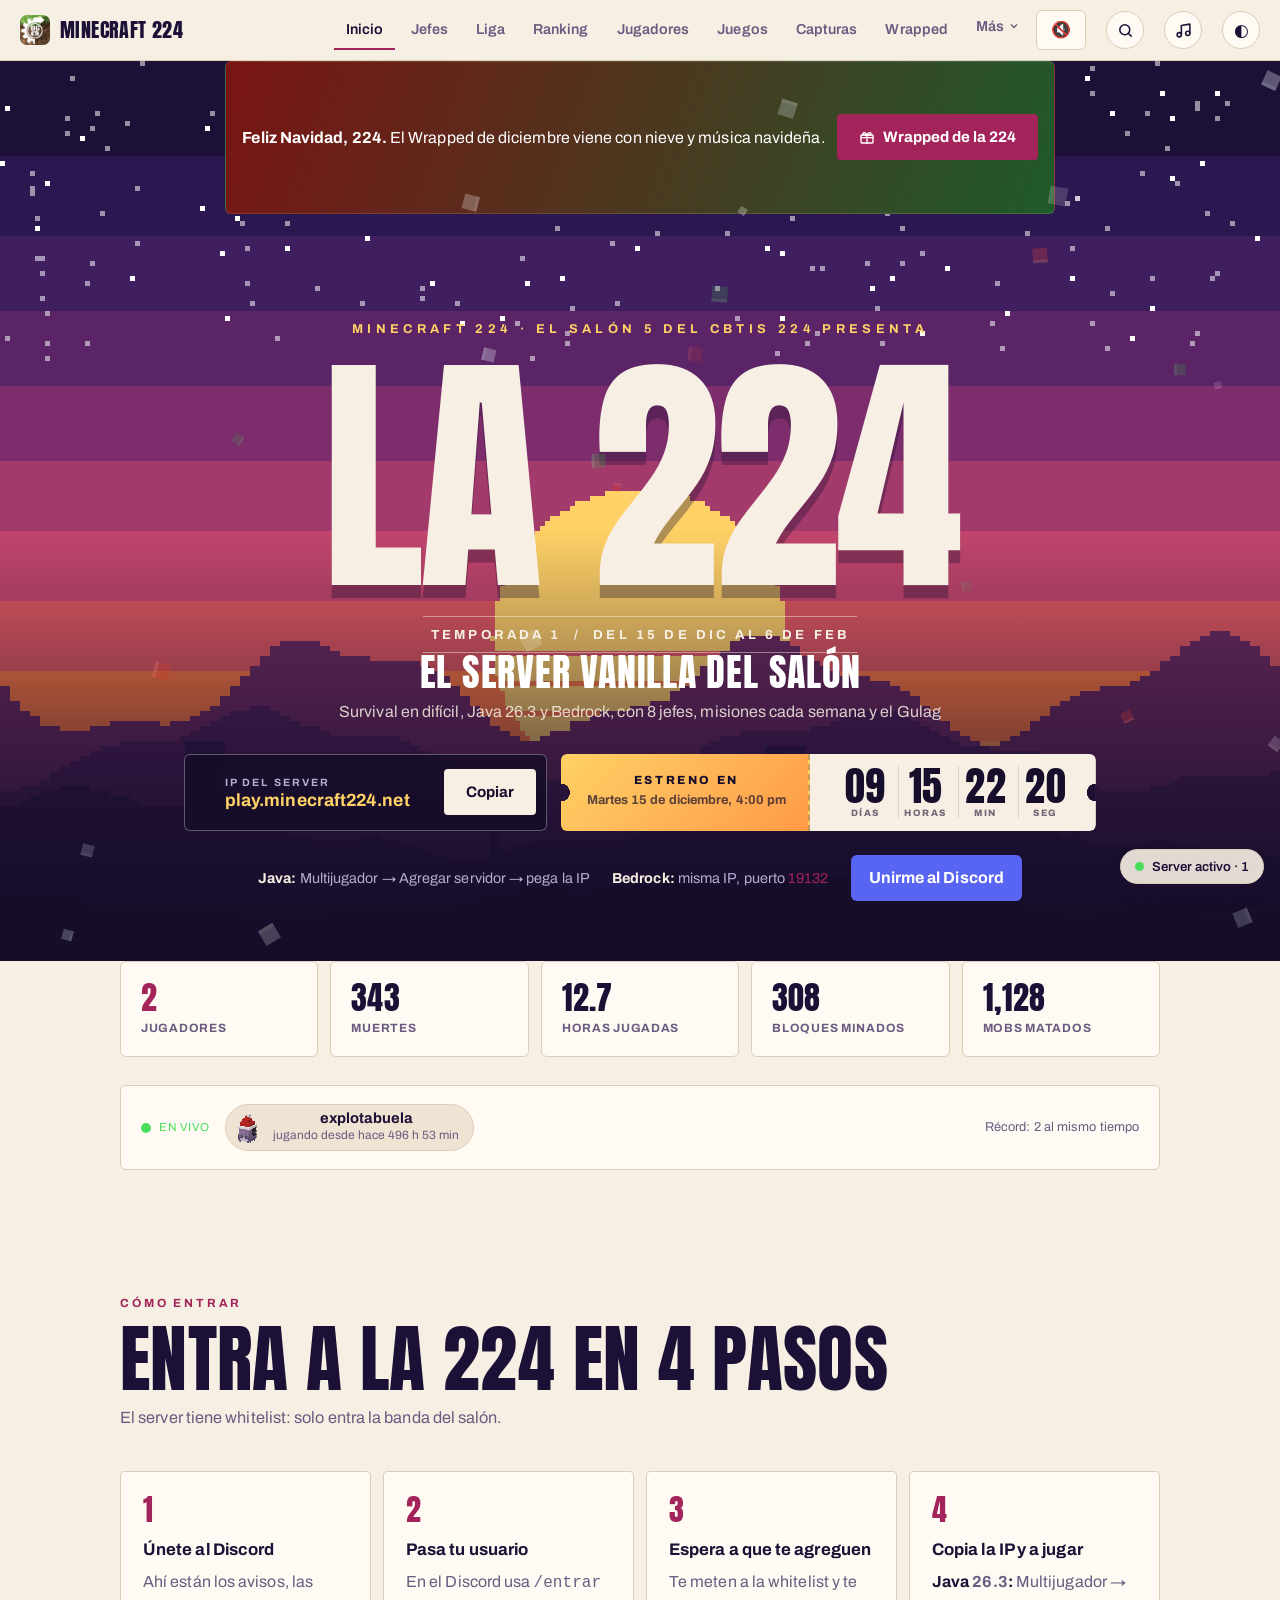
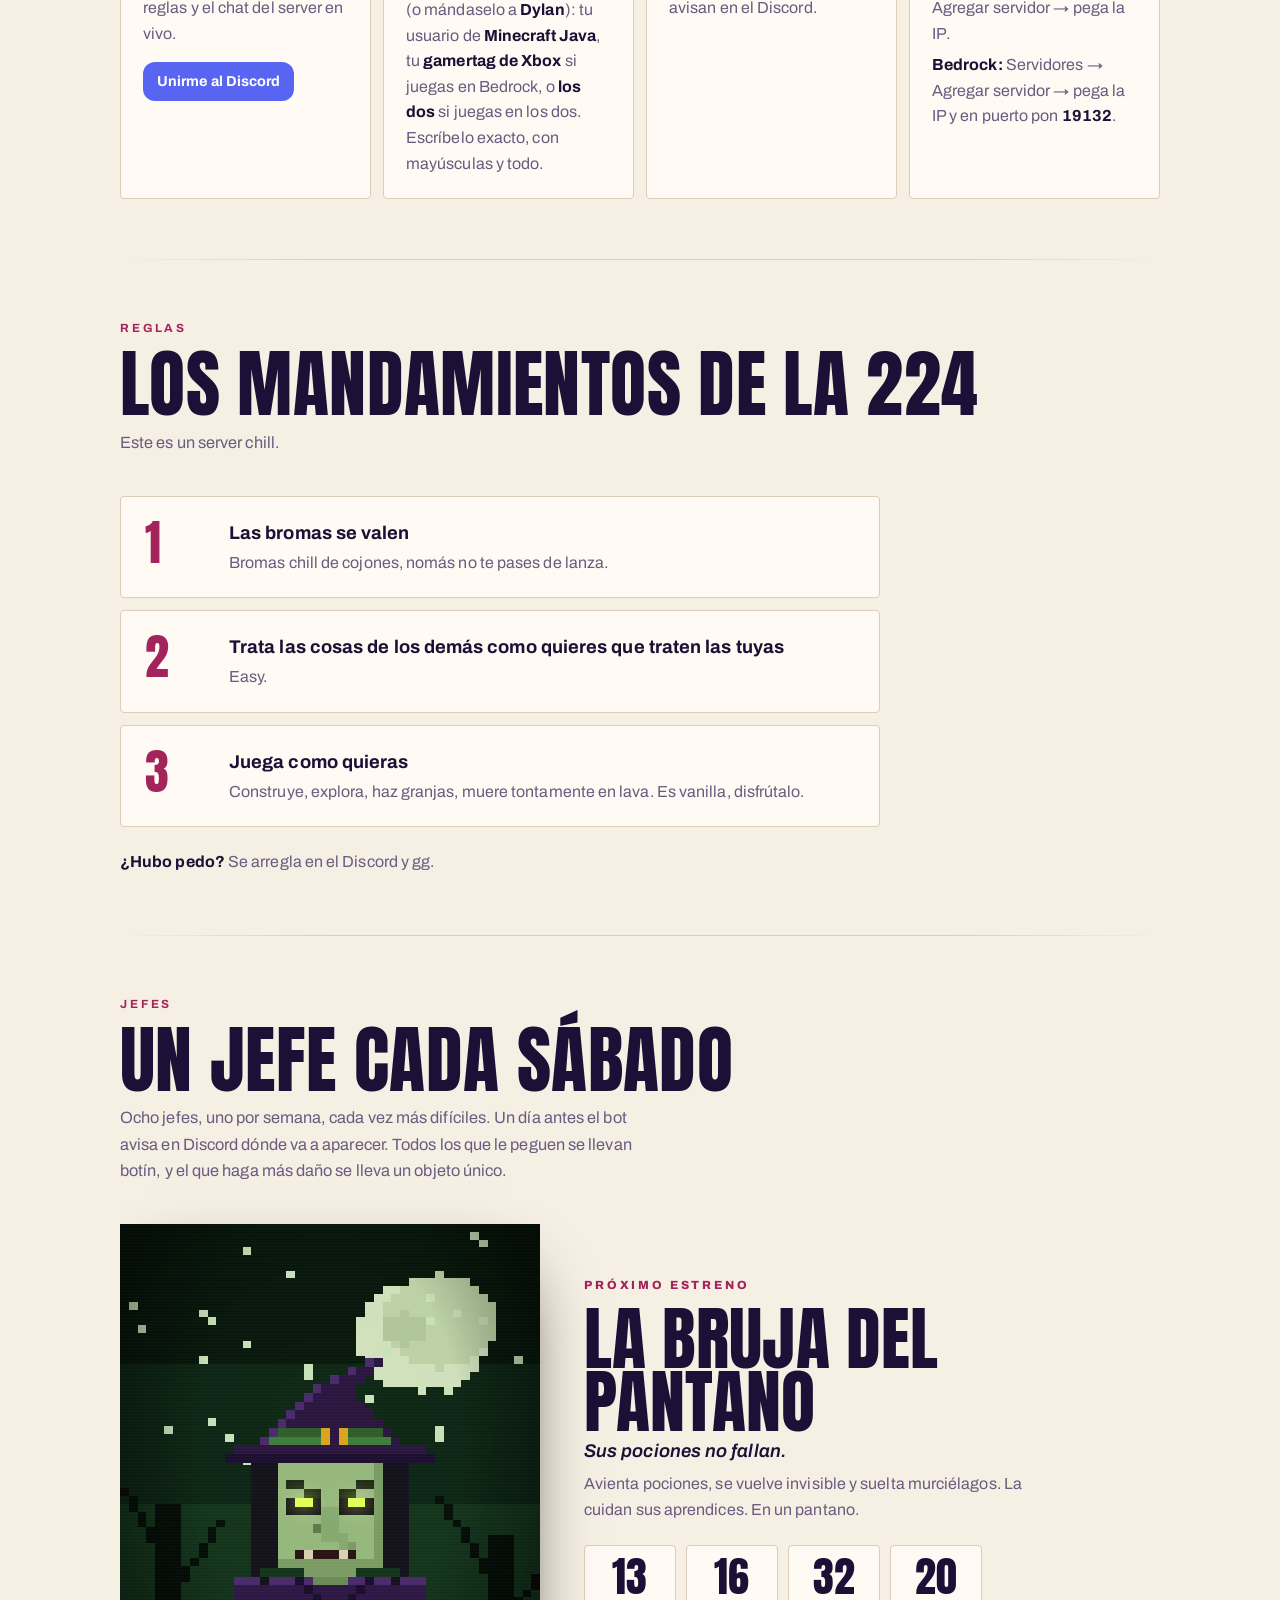
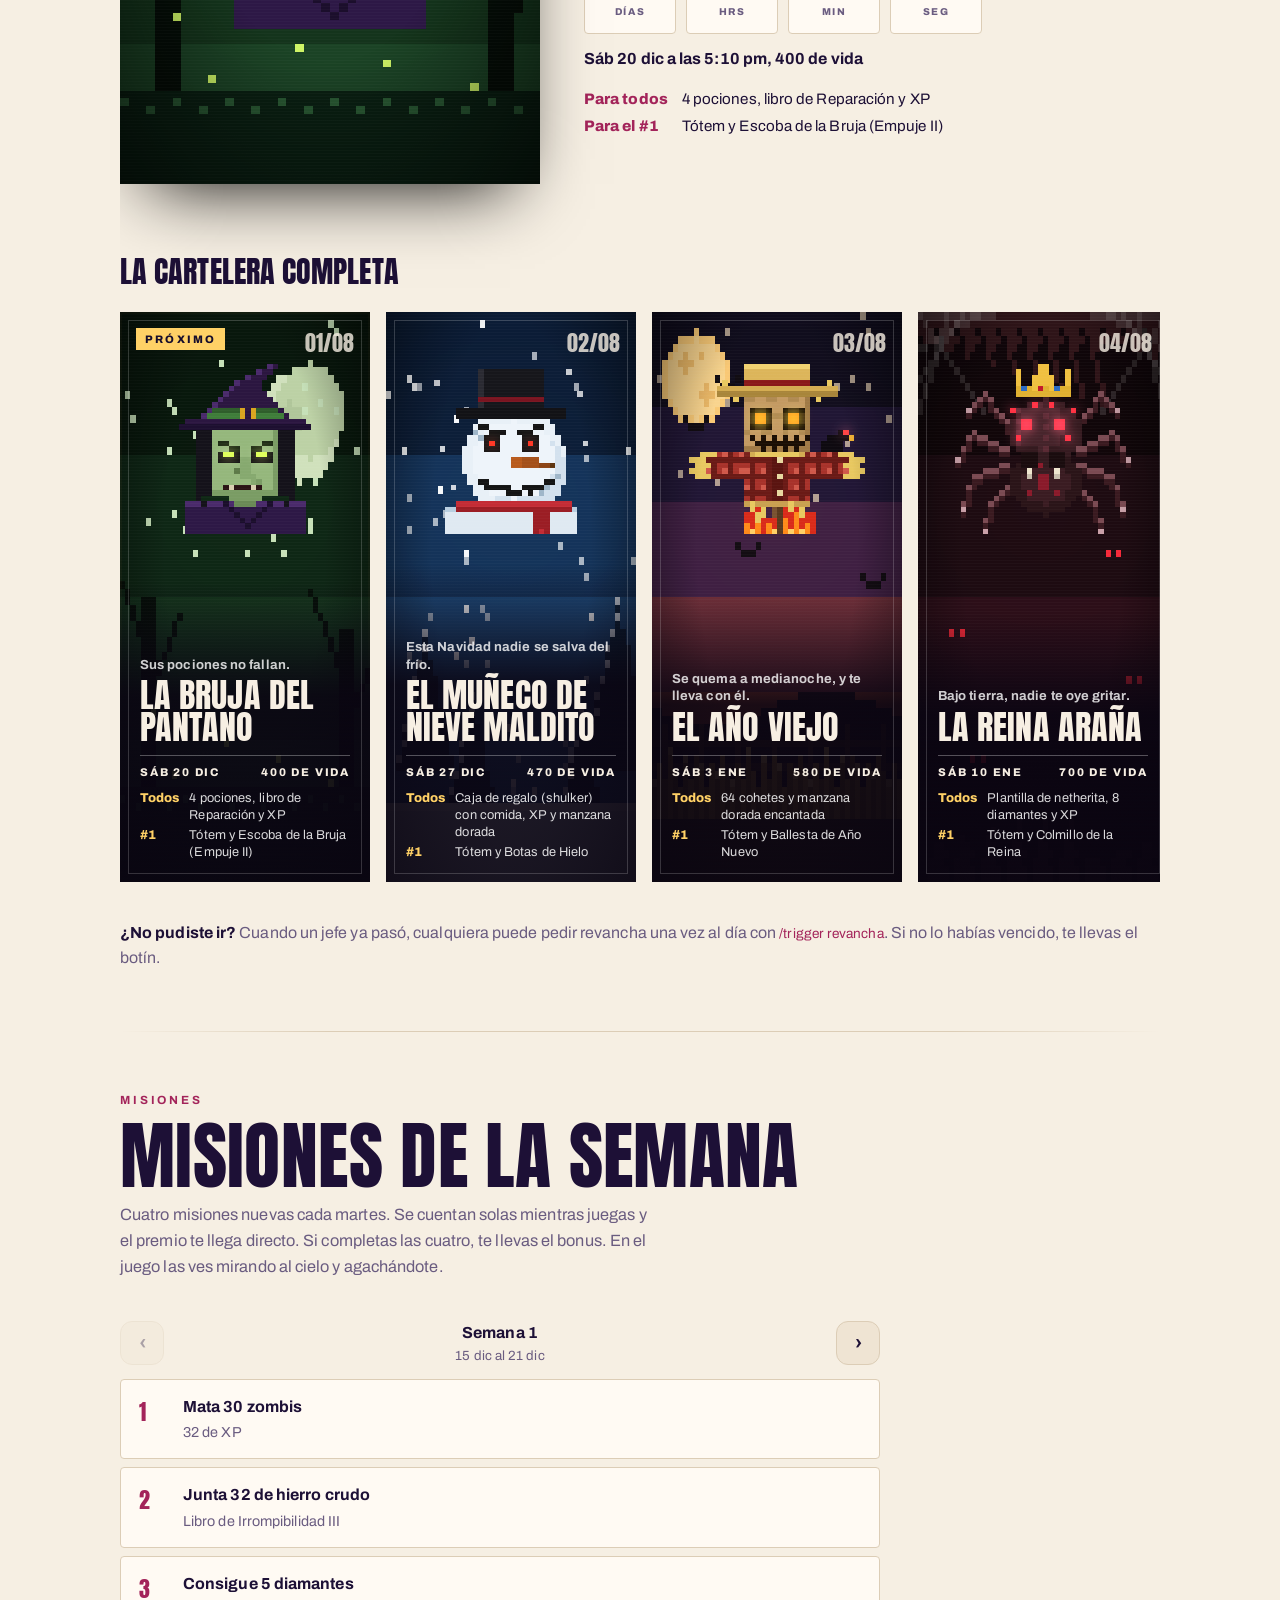
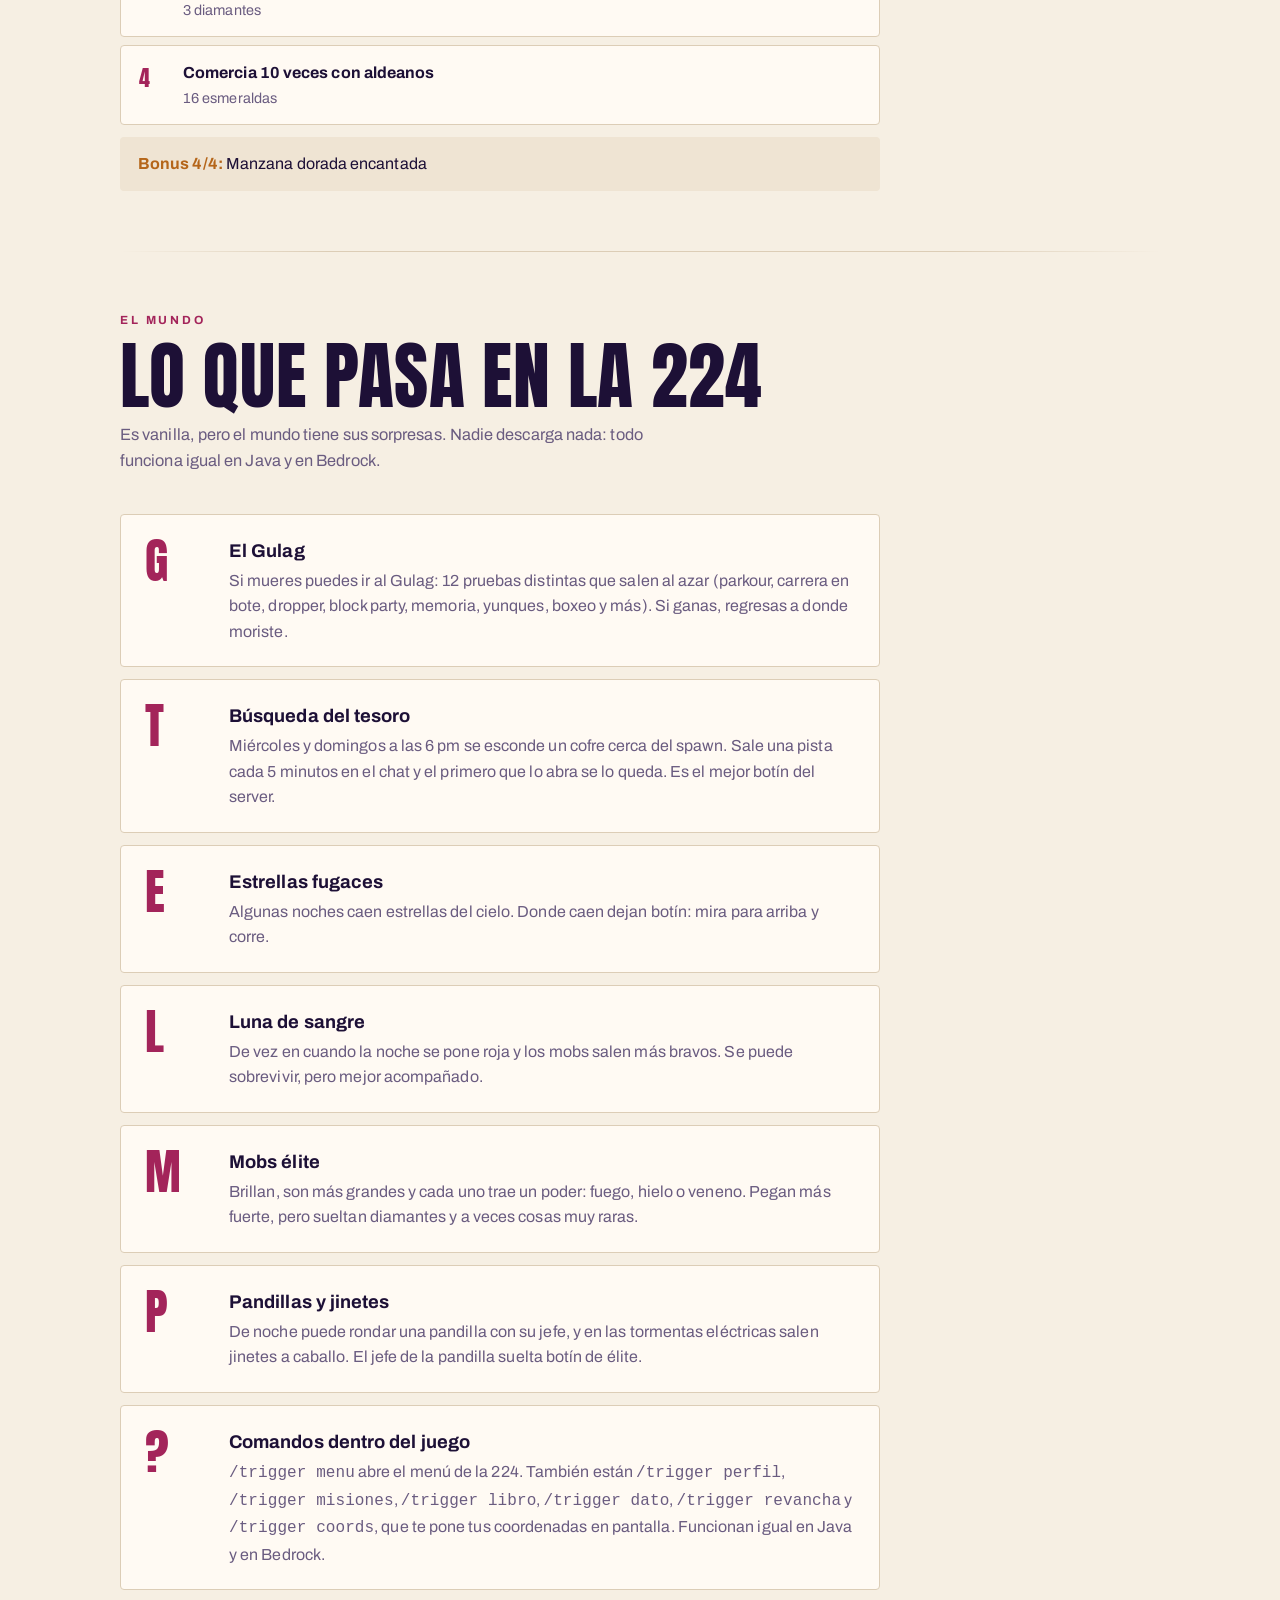
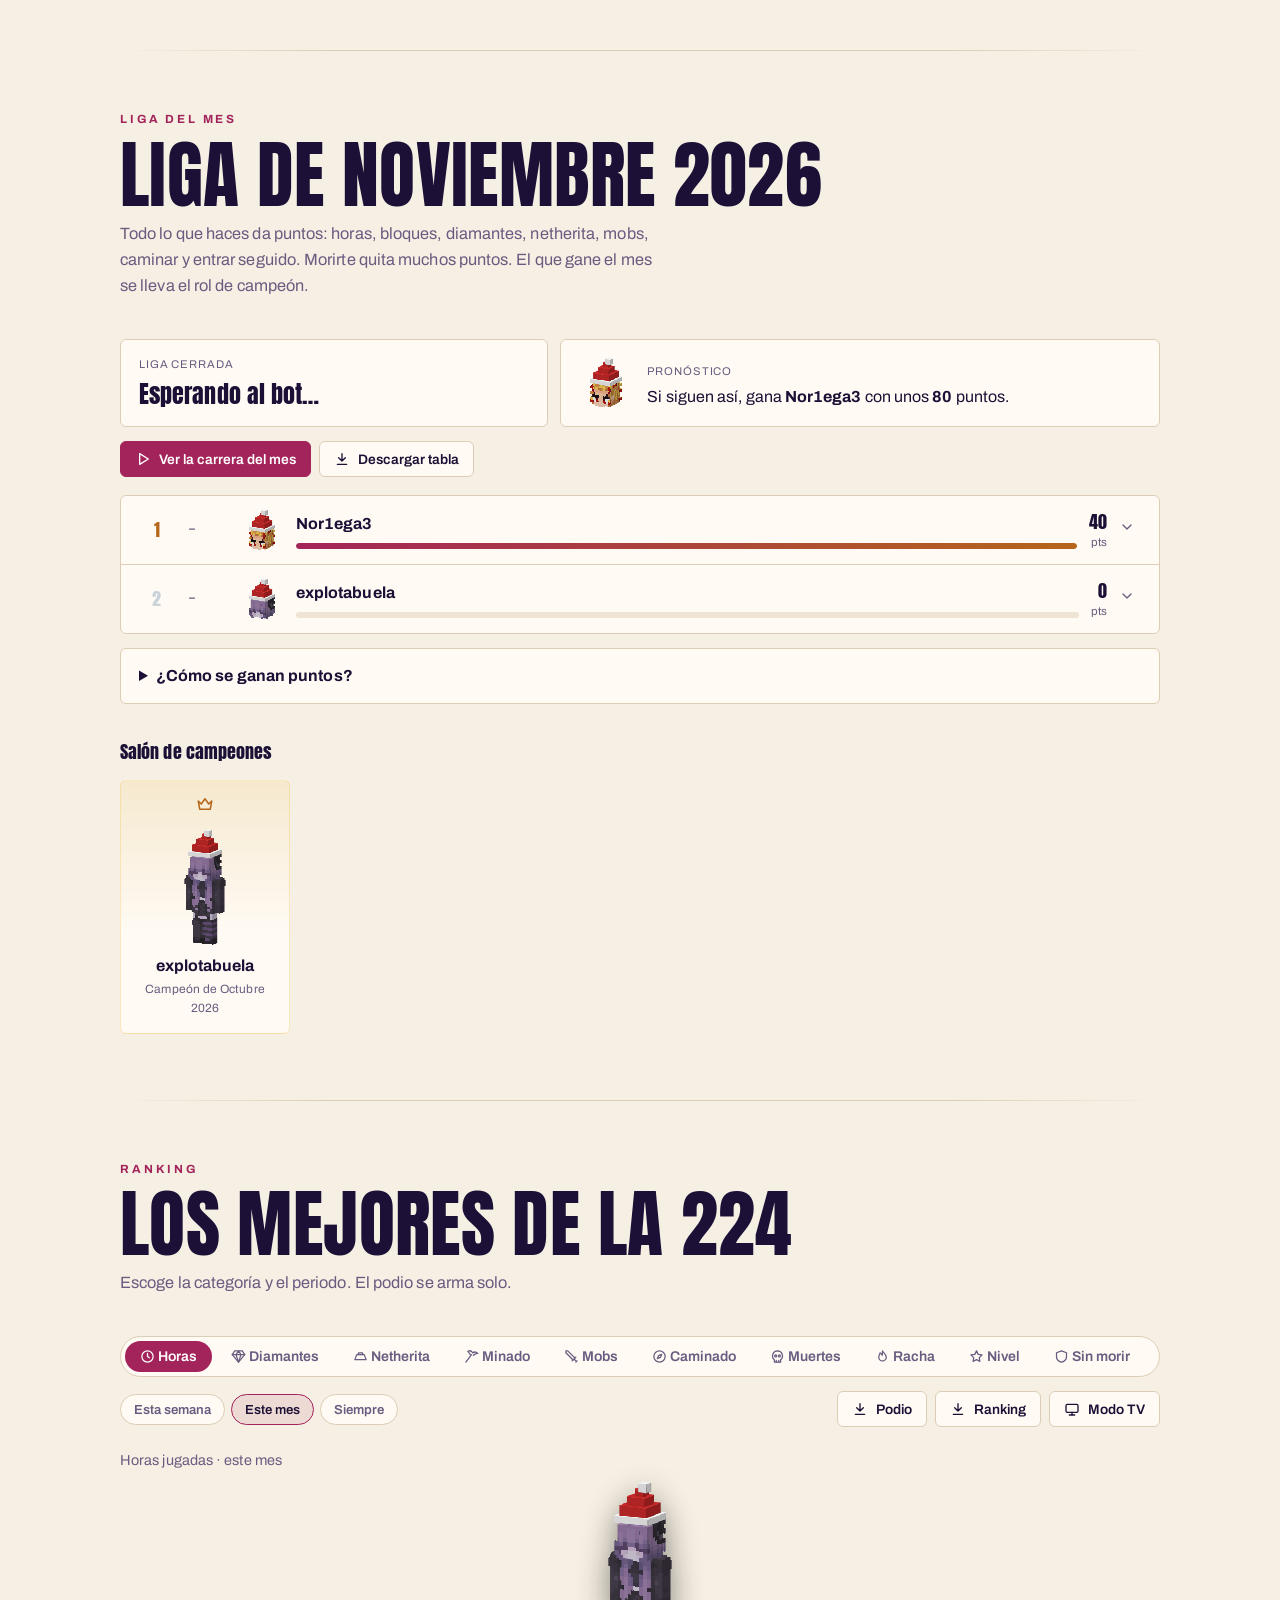
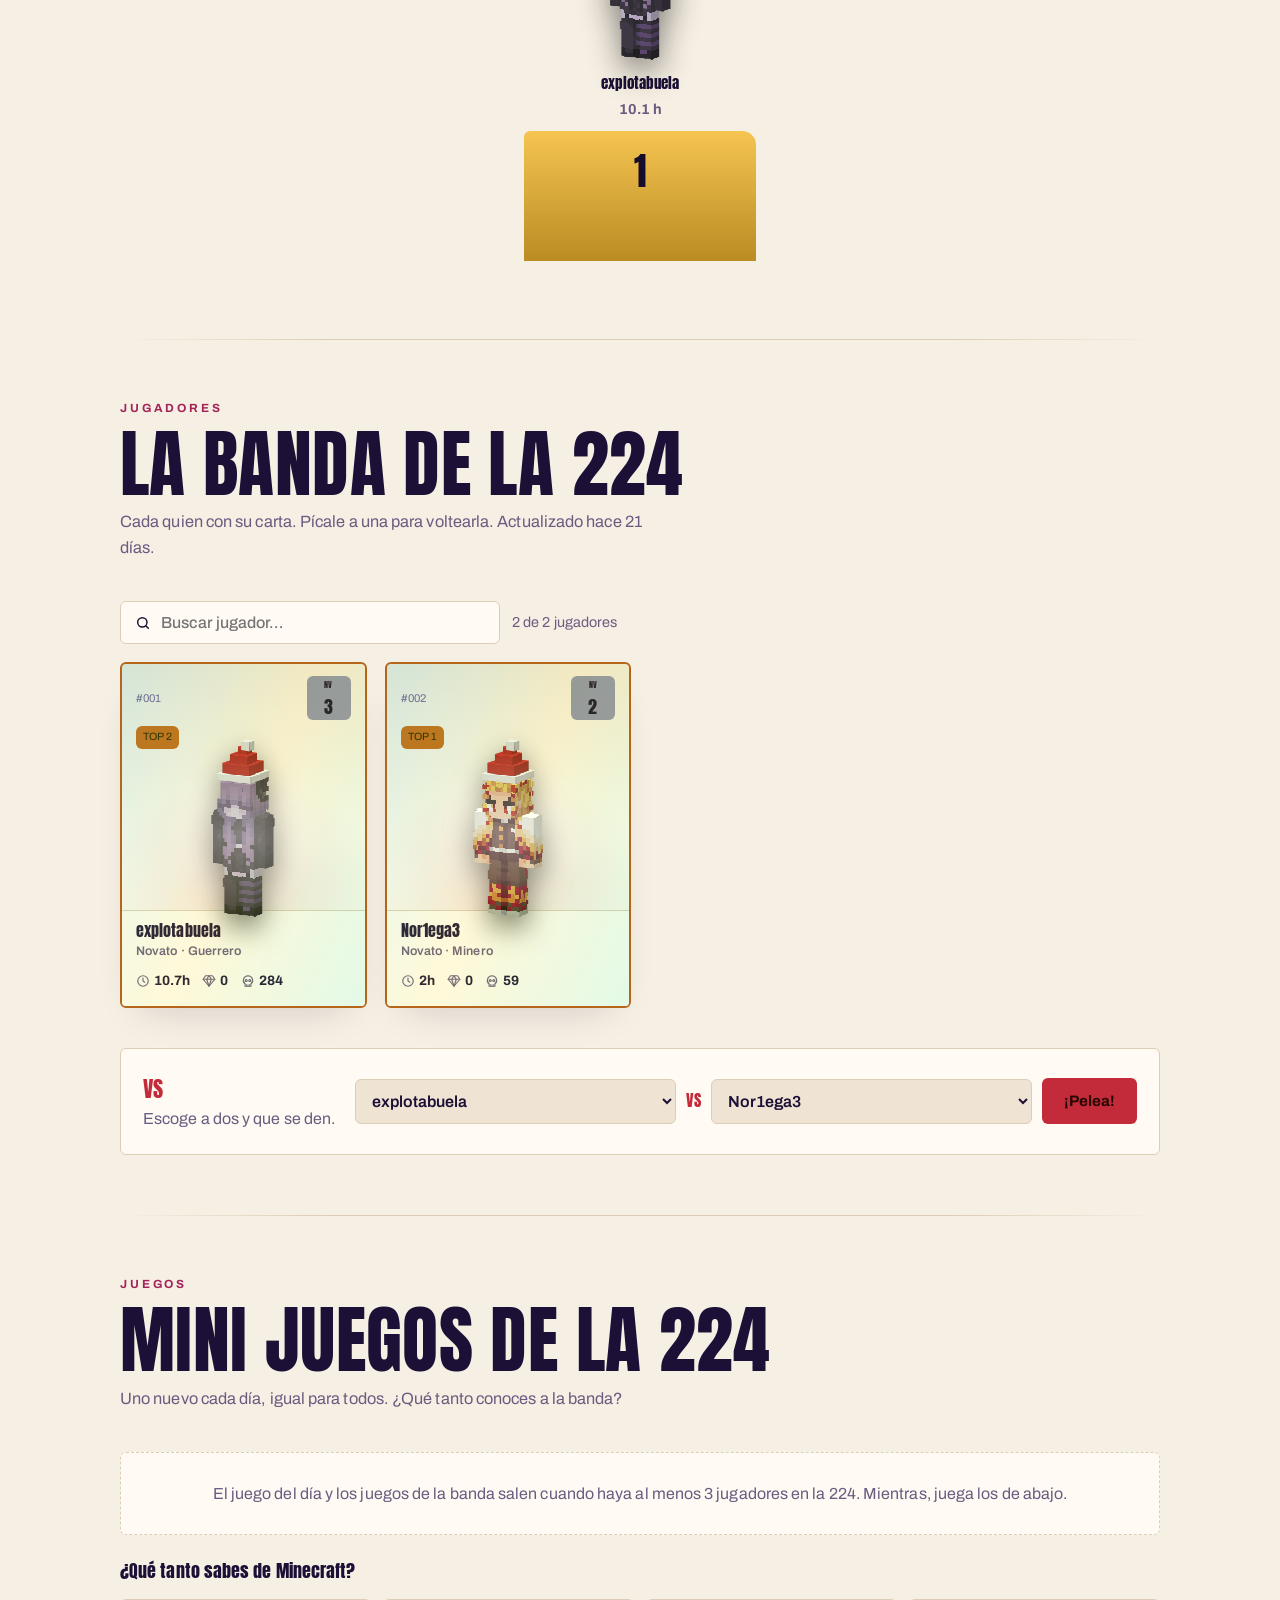
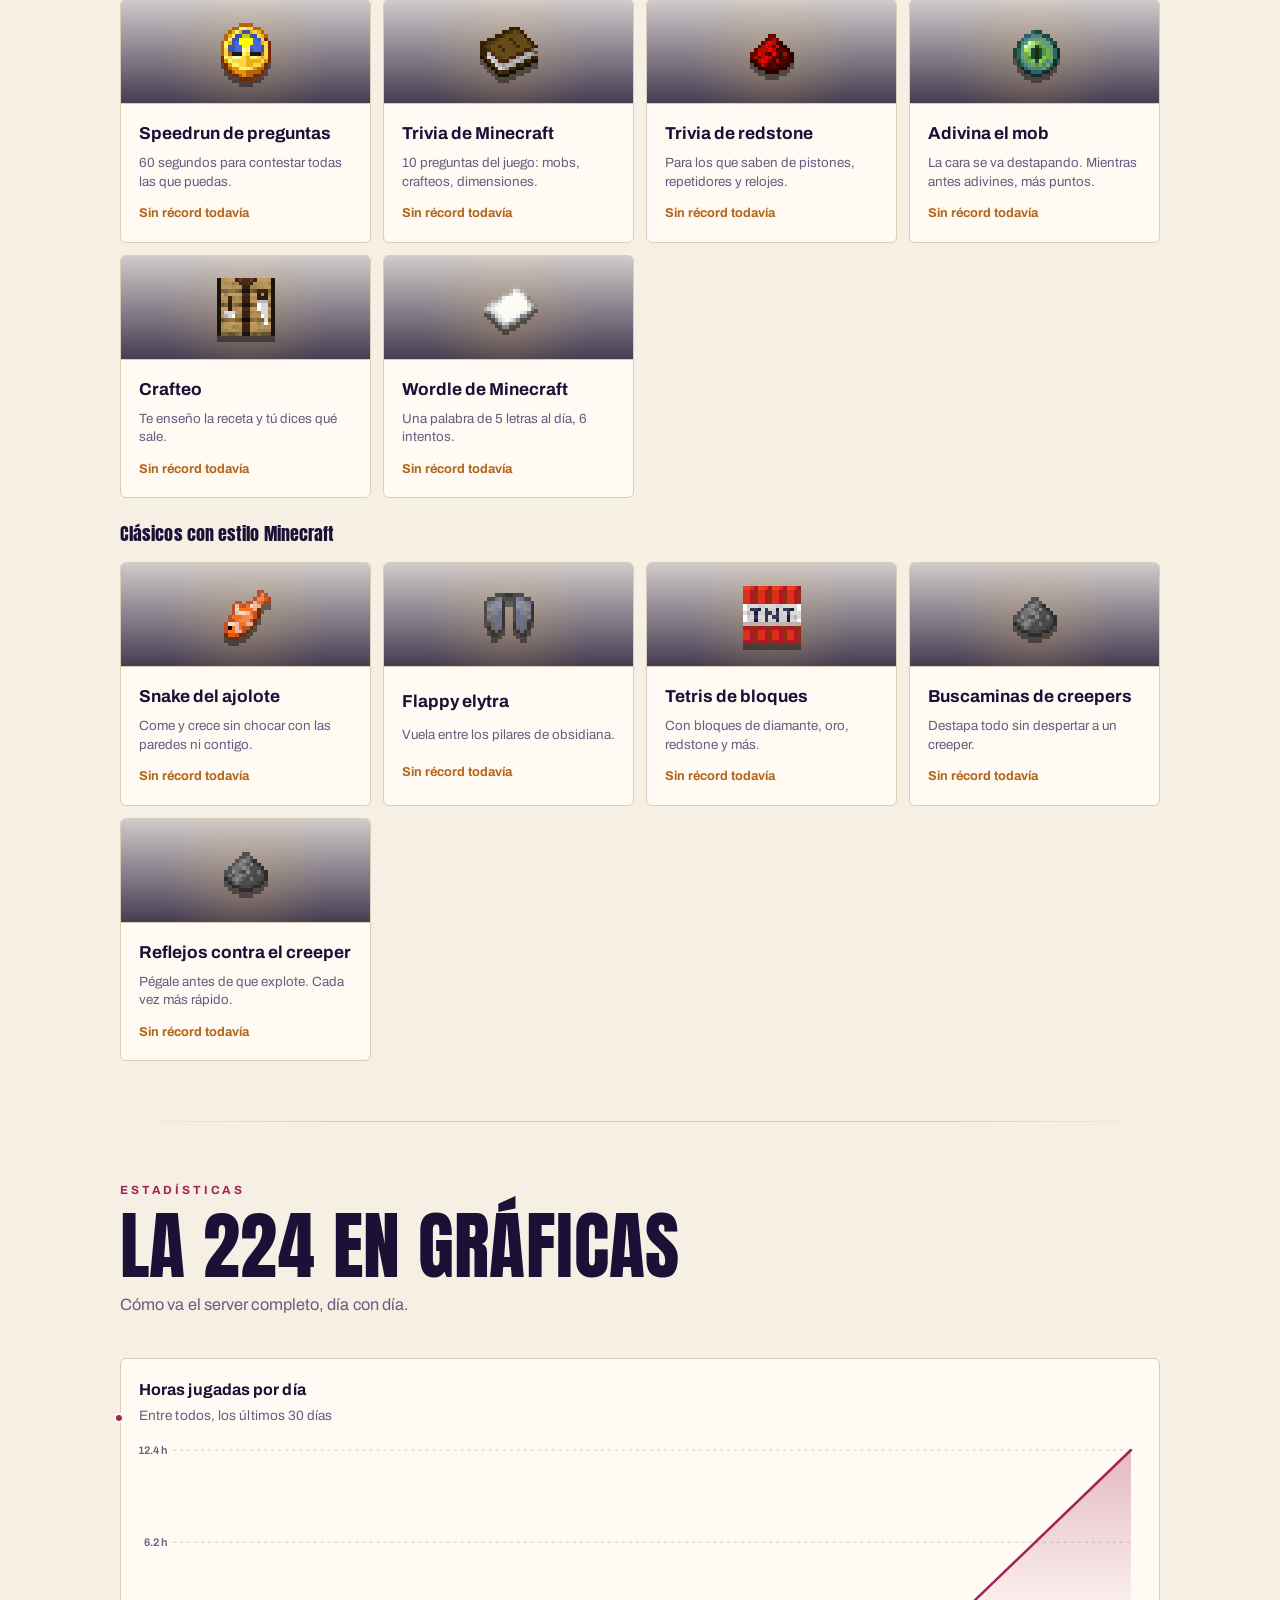
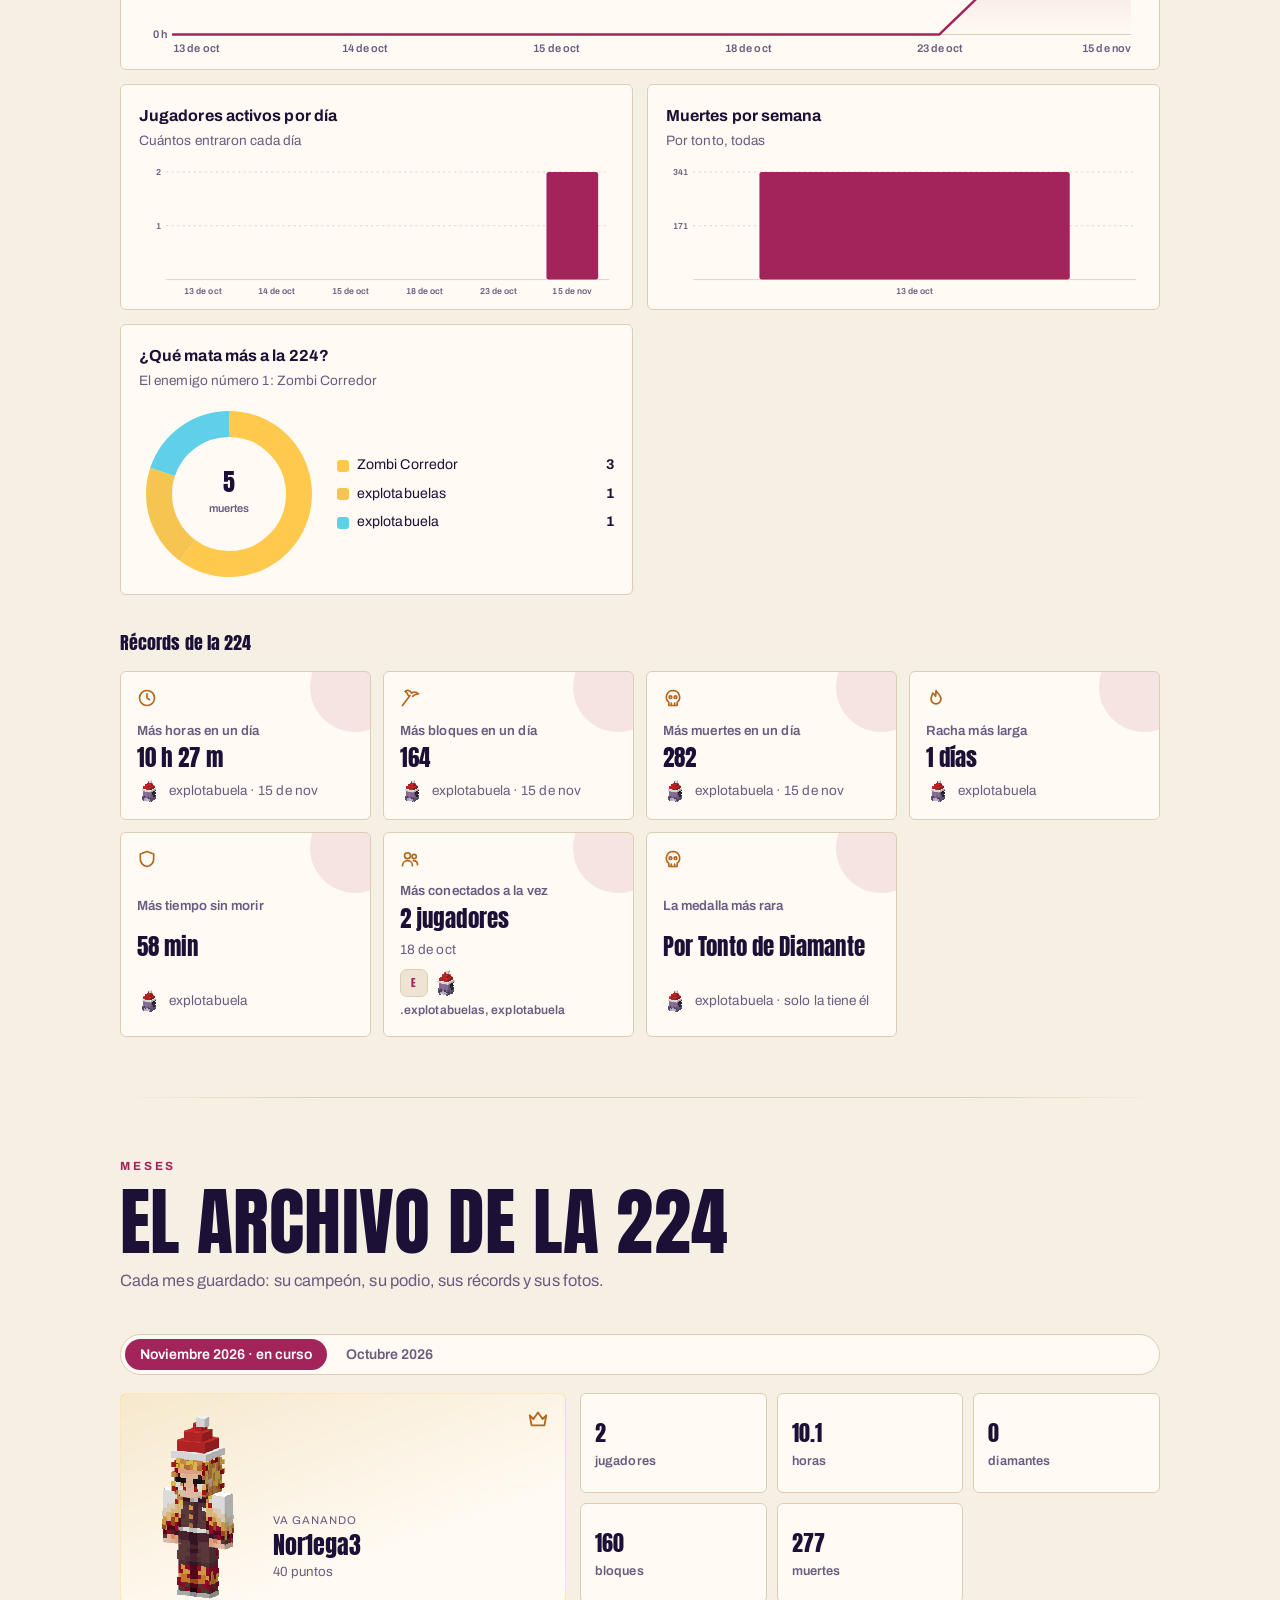
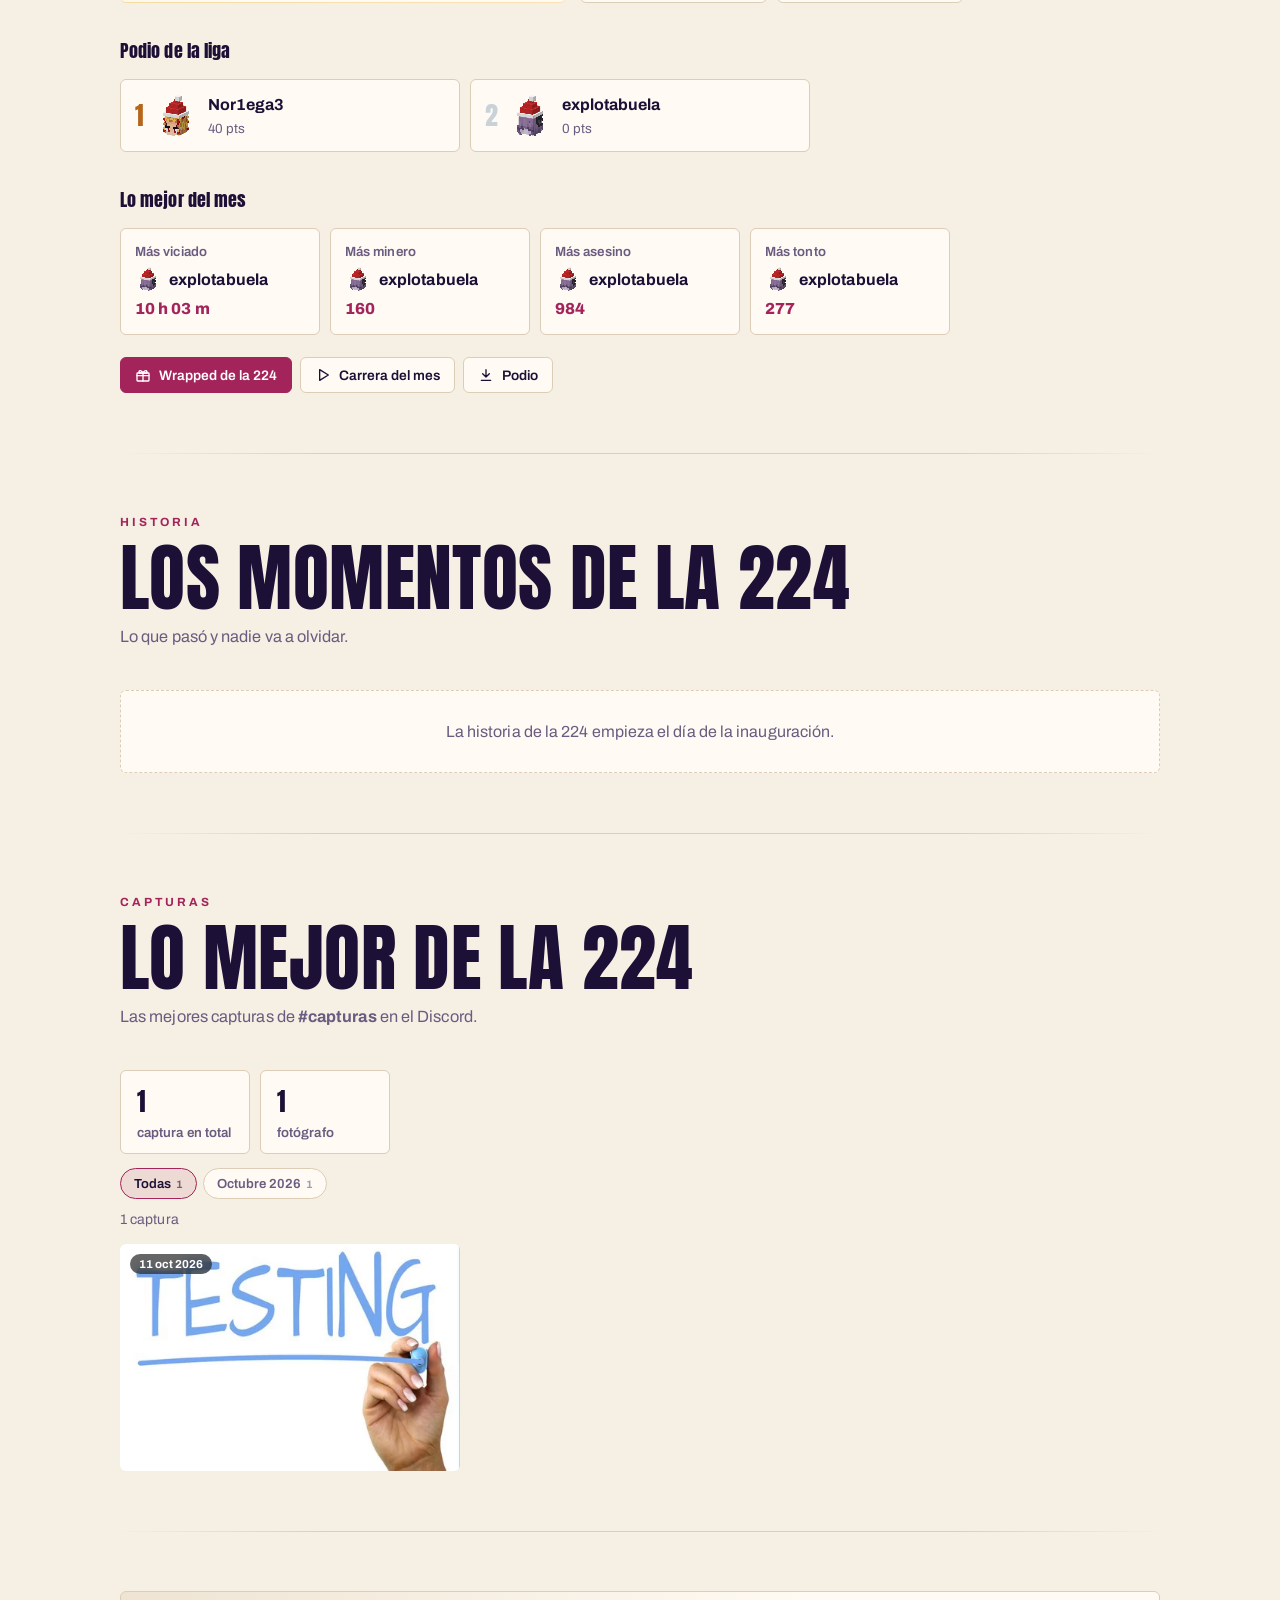
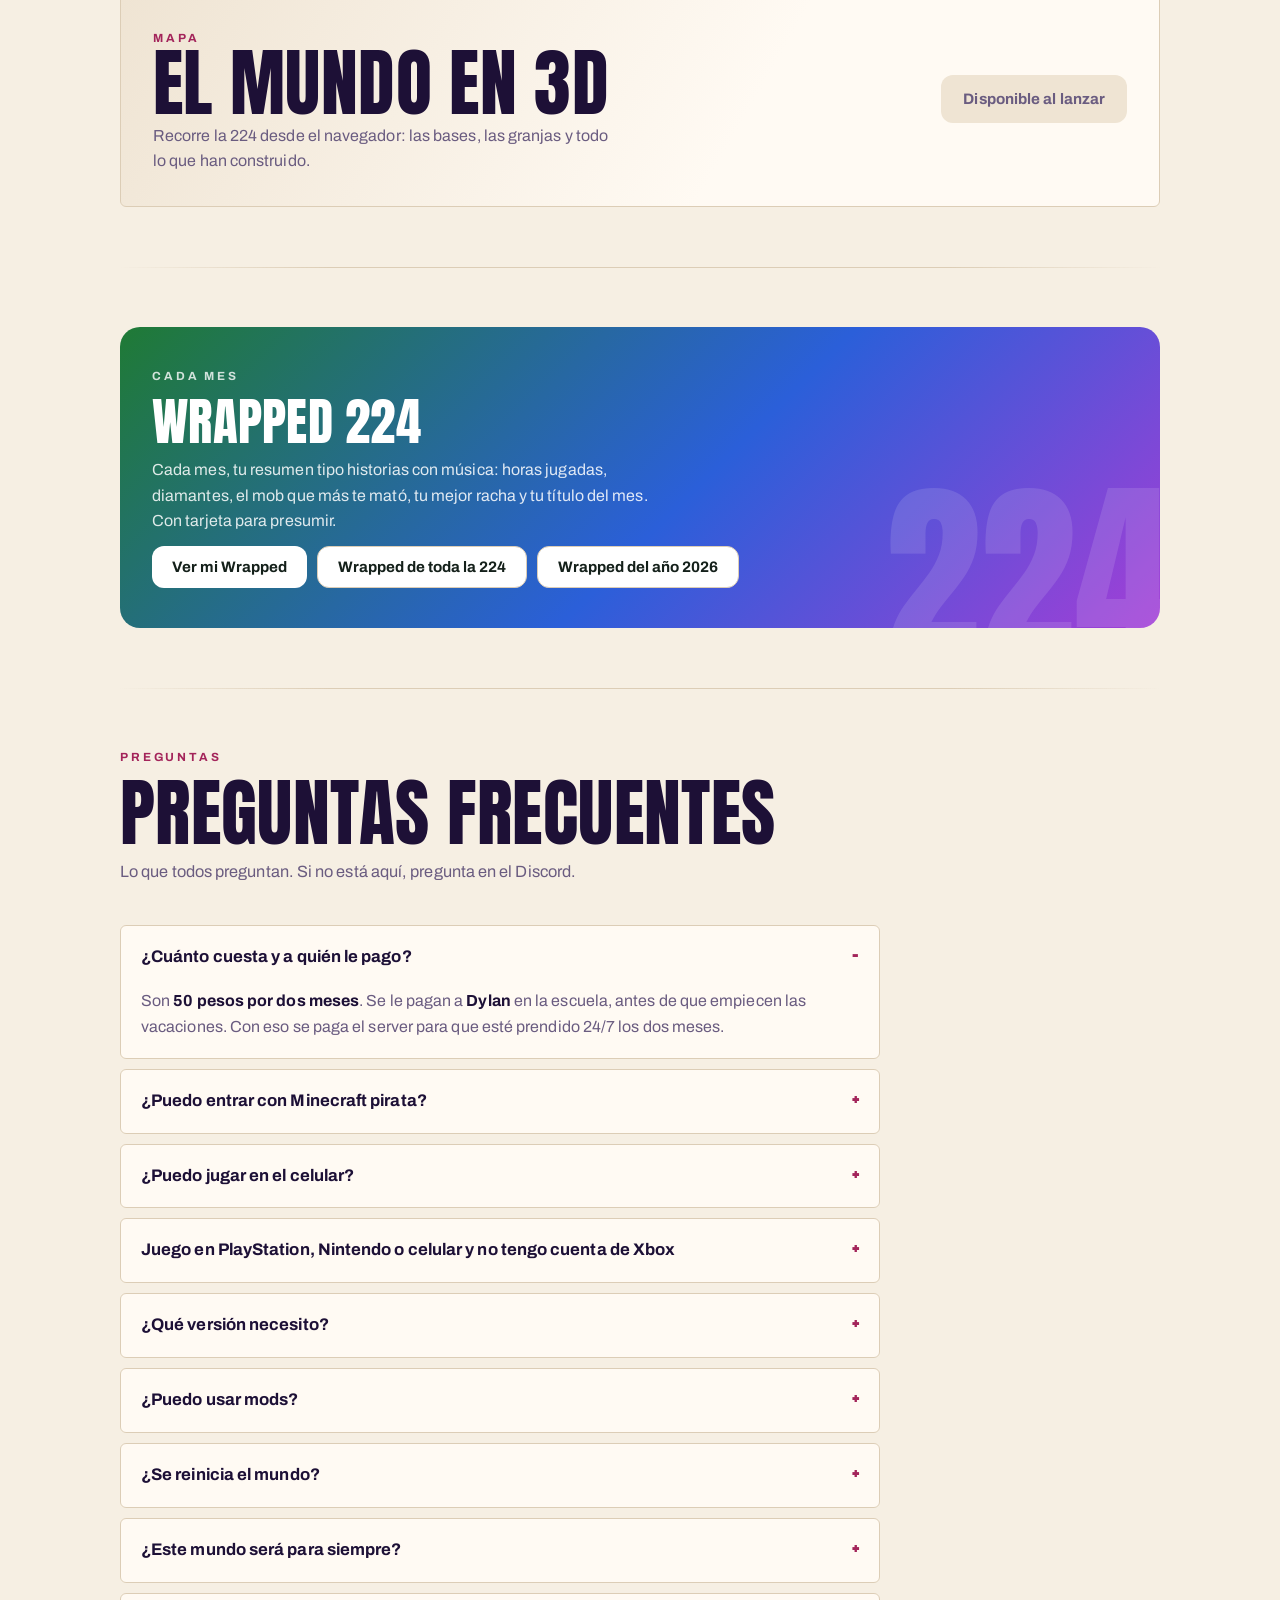
==== commit cff32094: "Temporada: Furia, Día del caos, diario, tablón, cronómetro, render 3D y página de fin de temporada -" ====
--- a/index.html
+++ b/index.html
@@ -42,6 +42,7 @@
 <script src="app/musica.js" defer></script>
 <script src="app/temas.js" defer></script>
 <script src="app/fichas.js" defer></script>
+<script src="app/temporada.js" defer></script>
 <style>
 /* Layout: página moderna por apartados con menú fijo arriba; cada apartado con su encabezado.
    Oscuro con brillo verde suave; lo "Minecraft" queda solo en detalles pixelados chiquitos. */
@@ -621,6 +622,7 @@
           <a href="#mundo">El mundo</a>
           <a href="#estadisticas">Estadísticas</a>
           <a href="#meses">Meses</a>
+          <a href="#temporada">Temporada 1</a>
           <a href="#historia">Historia</a>
           <a href="#mapa">Mapa</a>
           <a href="#preguntas">Preguntas</a>
--- a/app/app.css
+++ b/app/app.css
@@ -978,3 +978,52 @@
 .carga{width:100vw;height:100dvh;background:var(--atardecer)}
 .carga img{box-shadow:0 20px 60px -10px #ffc94d66}
 .carga p{color:#f7efe3cc}
+
+/* ---------- Fin de temporada (#temporada) ---------- */
+.tp{display:grid;gap:6px;padding:14px 24px 26px}
+.tp-sec .sub-titulo{margin:22px 0 12px}
+.tp-cab{display:grid;justify-items:start;gap:8px;padding:6px 0 4px}
+.tp-titulo{font-family:var(--f-display);font-size:clamp(2.2rem,6vw,3.4rem);line-height:1;margin:0}
+.tp-fechas{color:var(--tenue);margin:0}
+.tp-totales{display:grid;grid-template-columns:repeat(auto-fit,minmax(150px,1fr));gap:10px}
+.tp-total{background:var(--capa-2);border:1px solid var(--linea);border-radius:var(--radio);padding:14px;display:grid;gap:2px}
+.tp-total b{font-family:var(--f-display);font-size:1.7rem;line-height:1.1;color:var(--verde)}
+.tp-total span{color:var(--tenue);font-size:.85rem}
+.tp-campeon{display:flex;align-items:center;gap:18px;text-decoration:none;color:var(--texto);background:linear-gradient(90deg,#f5c45122,var(--capa-2));border:1px solid #f5c45166;border-radius:var(--radio);padding:12px 18px;margin-bottom:12px}
+.tp-campeon img{height:120px;image-rendering:pixelated}
+.tp-campeon div{display:grid;gap:2px}.tp-campeon b{font-family:var(--f-display);font-size:2rem;line-height:1.05}.tp-campeon small{color:var(--tenue)}
+.tp-tops{display:grid;grid-template-columns:repeat(auto-fit,minmax(200px,1fr));gap:10px}
+.tp-top{background:var(--capa-2);border:1px solid var(--linea);border-radius:var(--radio);padding:12px}
+.tp-top h4{margin:0 0 8px;font-size:.92rem;color:var(--tenue)}
+.tp-top ol{list-style:none;margin:0;padding:0;display:grid;gap:6px}
+.tp-top li{display:flex;align-items:center;gap:8px}.tp-top li img{width:22px;height:22px;border-radius:4px;image-rendering:pixelated}
+.tp-top li span{flex:1;min-width:0;overflow:hidden;text-overflow:ellipsis;white-space:nowrap}.tp-top li b{font-variant-numeric:tabular-nums}
+.tp-linea{display:grid;gap:14px;border-left:2px solid var(--linea);padding-left:16px}
+.tp-semana h4{margin:0 0 6px;font-family:var(--f-display);font-size:1.25rem}.tp-semana h4 small{font-family:var(--f-body);font-size:.85rem;color:var(--tenue)}
+.tp-dia{display:grid;grid-template-columns:64px 1fr;gap:8px;padding:4px 0}
+.tp-fecha{color:var(--verde);font-weight:700;font-size:.85rem;font-variant-numeric:tabular-nums}
+.tp-dia ul{list-style:none;margin:0;padding:0;display:grid;gap:4px}.tp-dia li svg{vertical-align:-3px;margin-right:6px;color:var(--tenue)}
+.tp-diario{display:grid;gap:2px;margin-top:10px;max-height:340px;overflow:auto;border:1px solid var(--linea);border-radius:var(--radio);padding:8px 10px}
+.tp-renglon{display:grid;grid-template-columns:64px 1fr;gap:8px;padding:4px 0;border-bottom:1px solid var(--linea)}
+.tp select{font:600 .9rem var(--f-body);background:var(--capa-2);color:var(--texto);border:1px solid var(--linea);border-radius:var(--radio);padding:8px 10px}
+.pe{position:absolute;inset:0;background:#05040a;overflow:hidden;color:#fff;cursor:pointer}
+.pe-fondo{position:absolute;inset:-4%;background:#160d2a center/cover no-repeat;animation:pe-zoom 9s ease-out both}
+.pe-fondo.con-foto::after{content:"";position:absolute;inset:0;background:linear-gradient(#0008,#000a)}
+.pe-fondo.solo.con-foto::after{background:linear-gradient(transparent 60%,#000c)}
+@keyframes pe-zoom{from{transform:scale(1.08)}to{transform:scale(1)}}
+.pe-texto{position:absolute;inset:0;display:grid;place-items:center;padding:24px;animation:pe-entra .7s ease-out both}
+@keyframes pe-entra{from{opacity:0;transform:translateY(12px)}to{opacity:1;transform:none}}
+.pe-centro{display:grid;justify-items:center;gap:10px;text-align:center}
+.pe-mini{font-family:var(--f-pixel);font-size:.8rem;letter-spacing:.16em;text-transform:uppercase;color:#f5c451}
+.pe-grande{font-family:var(--f-display);font-size:clamp(2.6rem,9vw,5.5rem);line-height:1;margin:0}
+.pe-cuerpo{height:min(34vh,260px);image-rendering:pixelated}
+.pe-semana{display:grid;gap:14px;max-width:640px}
+.pe-semana ul{margin:0;padding:0;list-style:none;display:grid;gap:10px;font-size:clamp(1.05rem,2.6vw,1.4rem);font-weight:700}
+.pe-semana li{background:#0007;border-left:3px solid #f5c451;padding:8px 14px}
+.pe-pie{position:absolute;left:24px;right:24px;bottom:34px;display:grid;gap:4px}
+.pe-pie b{font-size:1.3rem}.pe-pie span{color:#ffffffbb}
+.pe-numeros{display:grid;gap:12px;text-align:center;font-size:clamp(1.1rem,2.8vw,1.5rem)}
+.pe-numeros b{font-family:var(--f-display);font-size:clamp(2rem,6vw,3.6rem);color:#f5c451;margin-right:8px}
+.pe .creditos-rollo{animation:rodar var(--dur) linear .4s both}
+.pe-barra{position:absolute;left:0;right:0;bottom:0;height:3px;background:#ffffff22}
+.pe-barra::after{content:"";position:absolute;left:0;top:0;bottom:0;width:var(--p,0%);background:#f5c451;transition:width .4s}
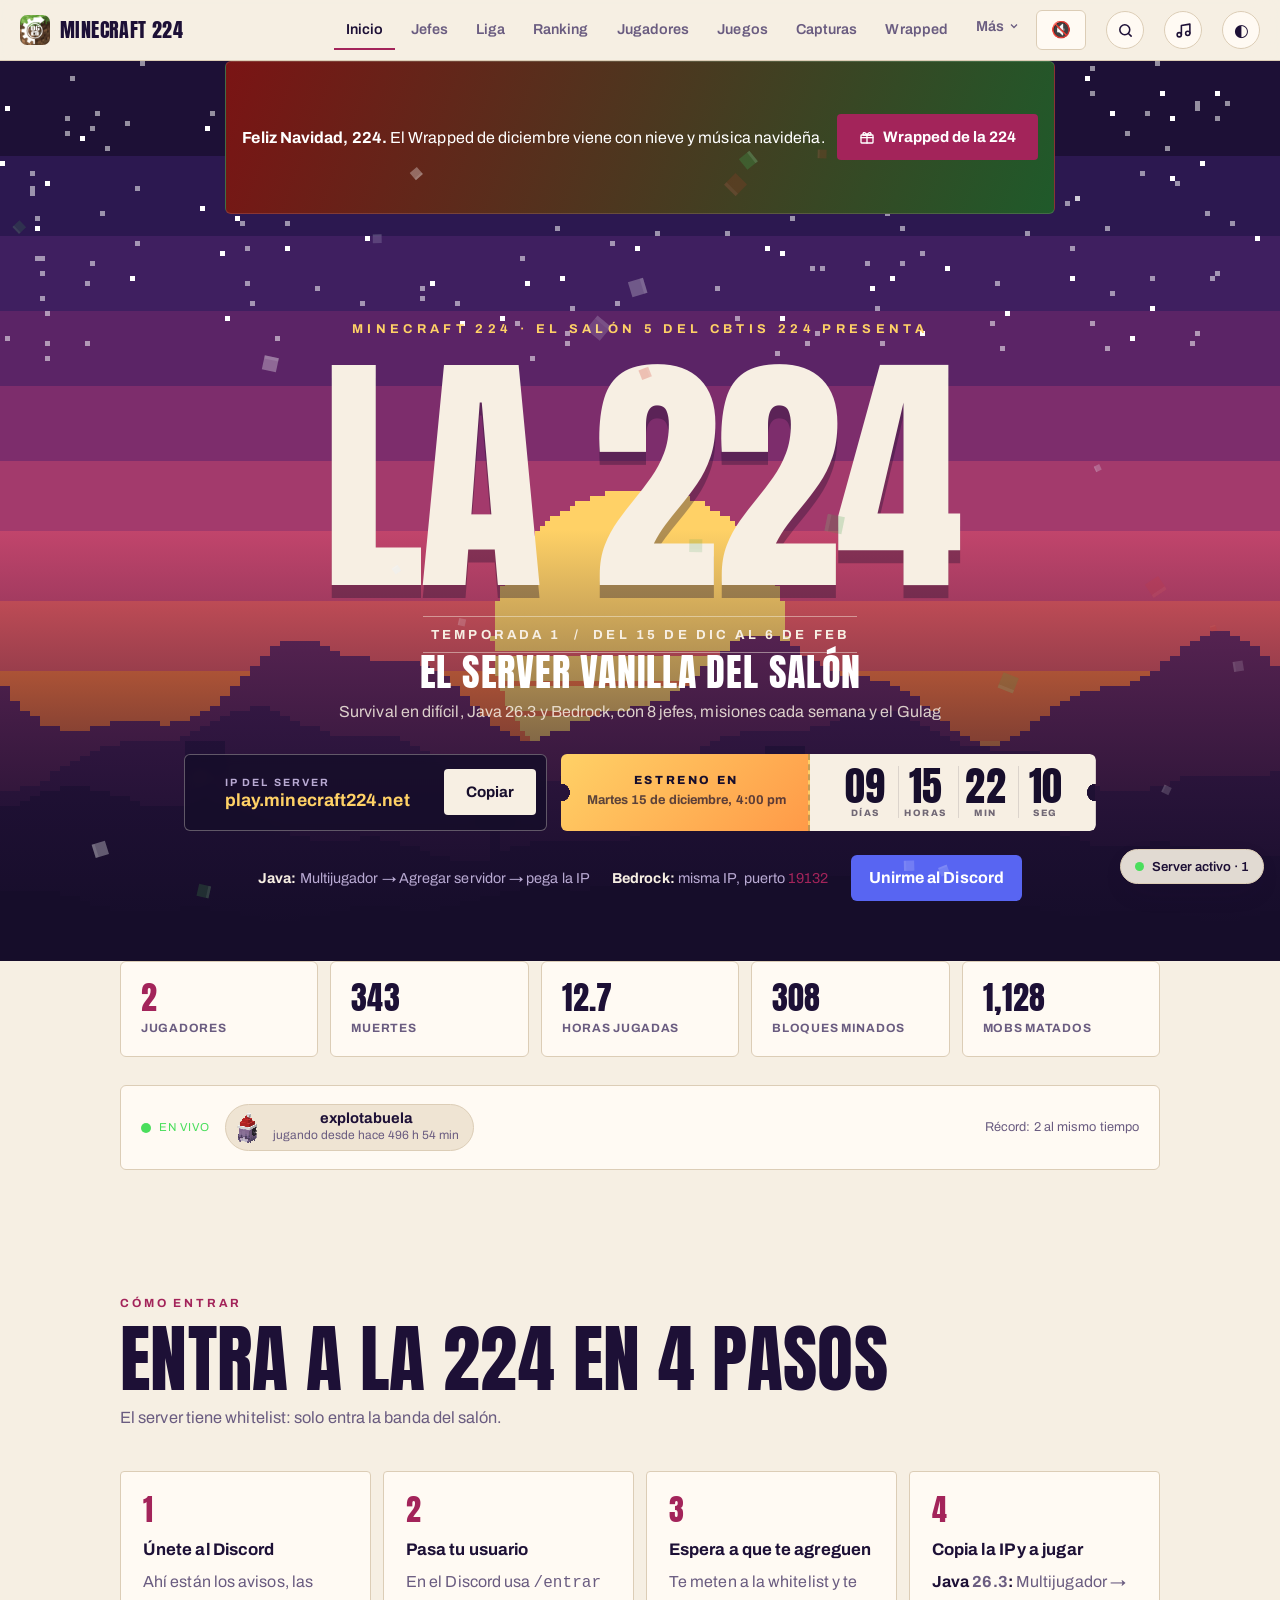
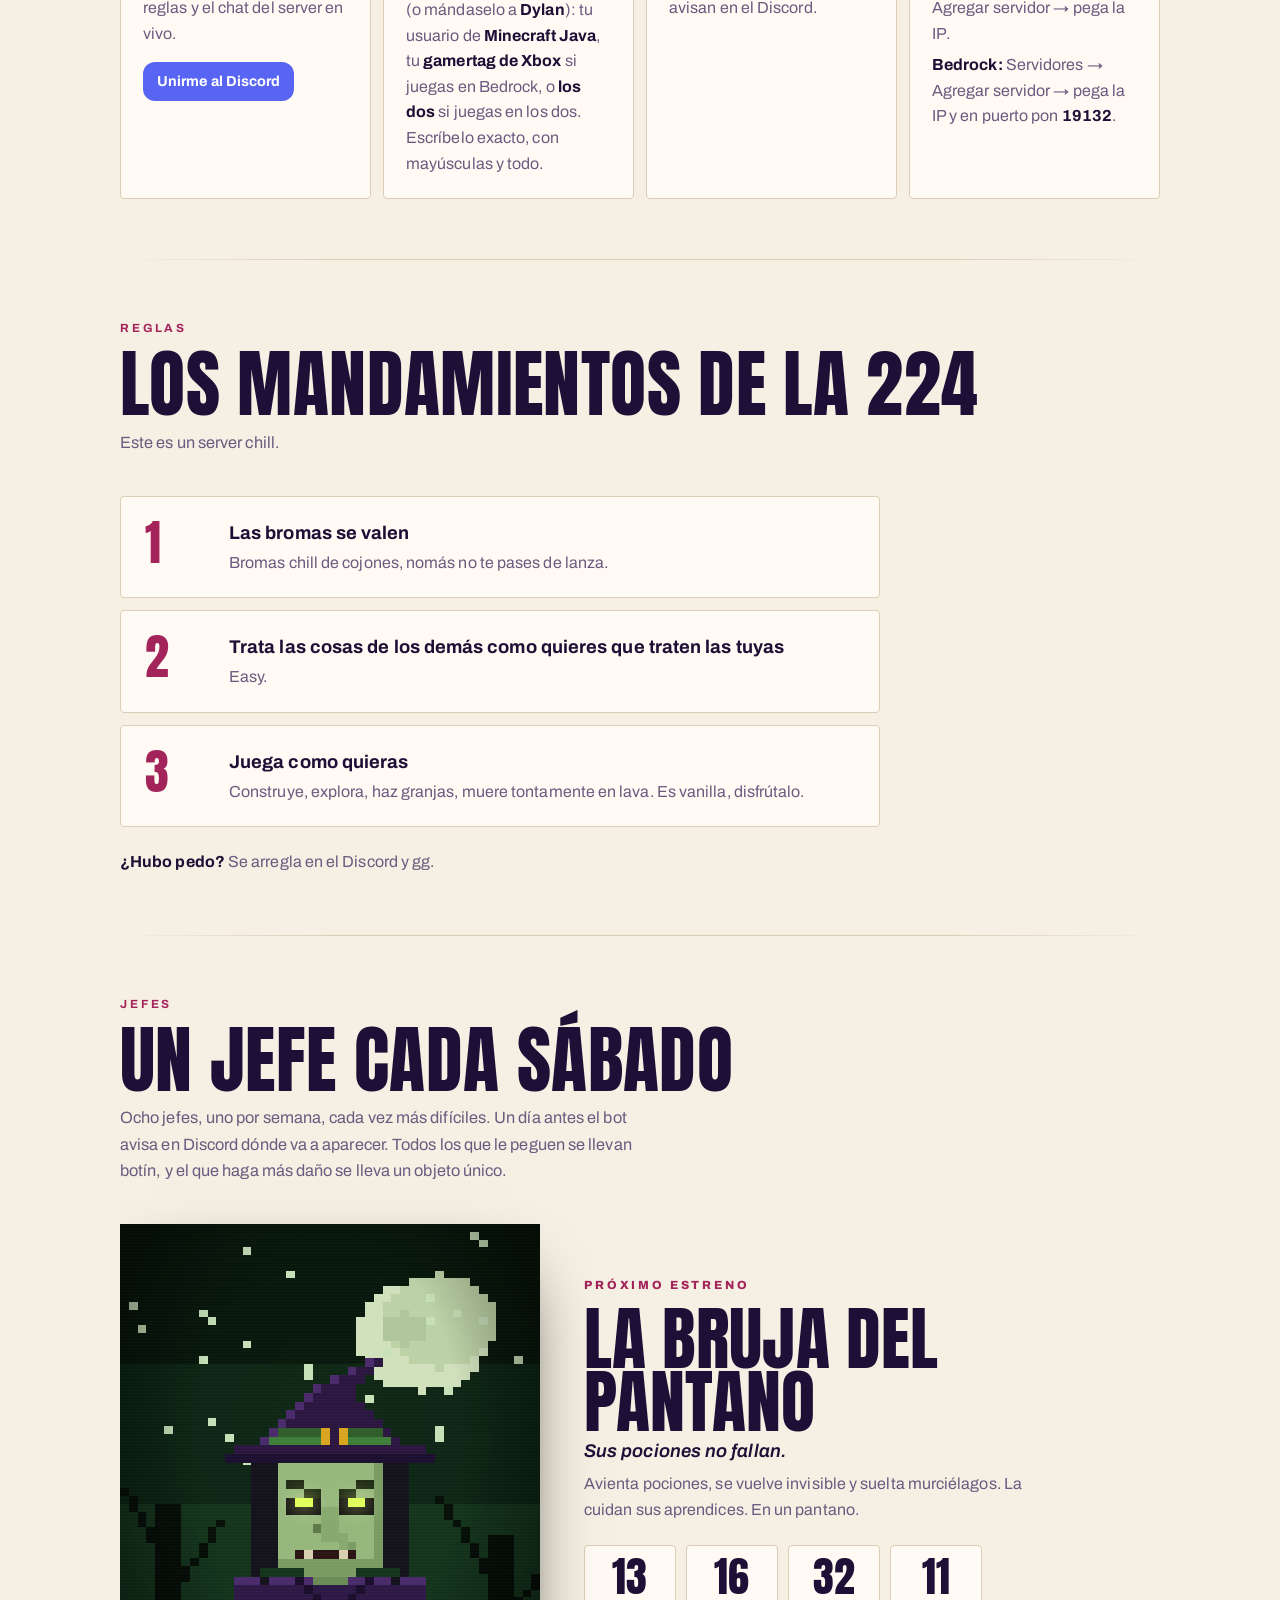
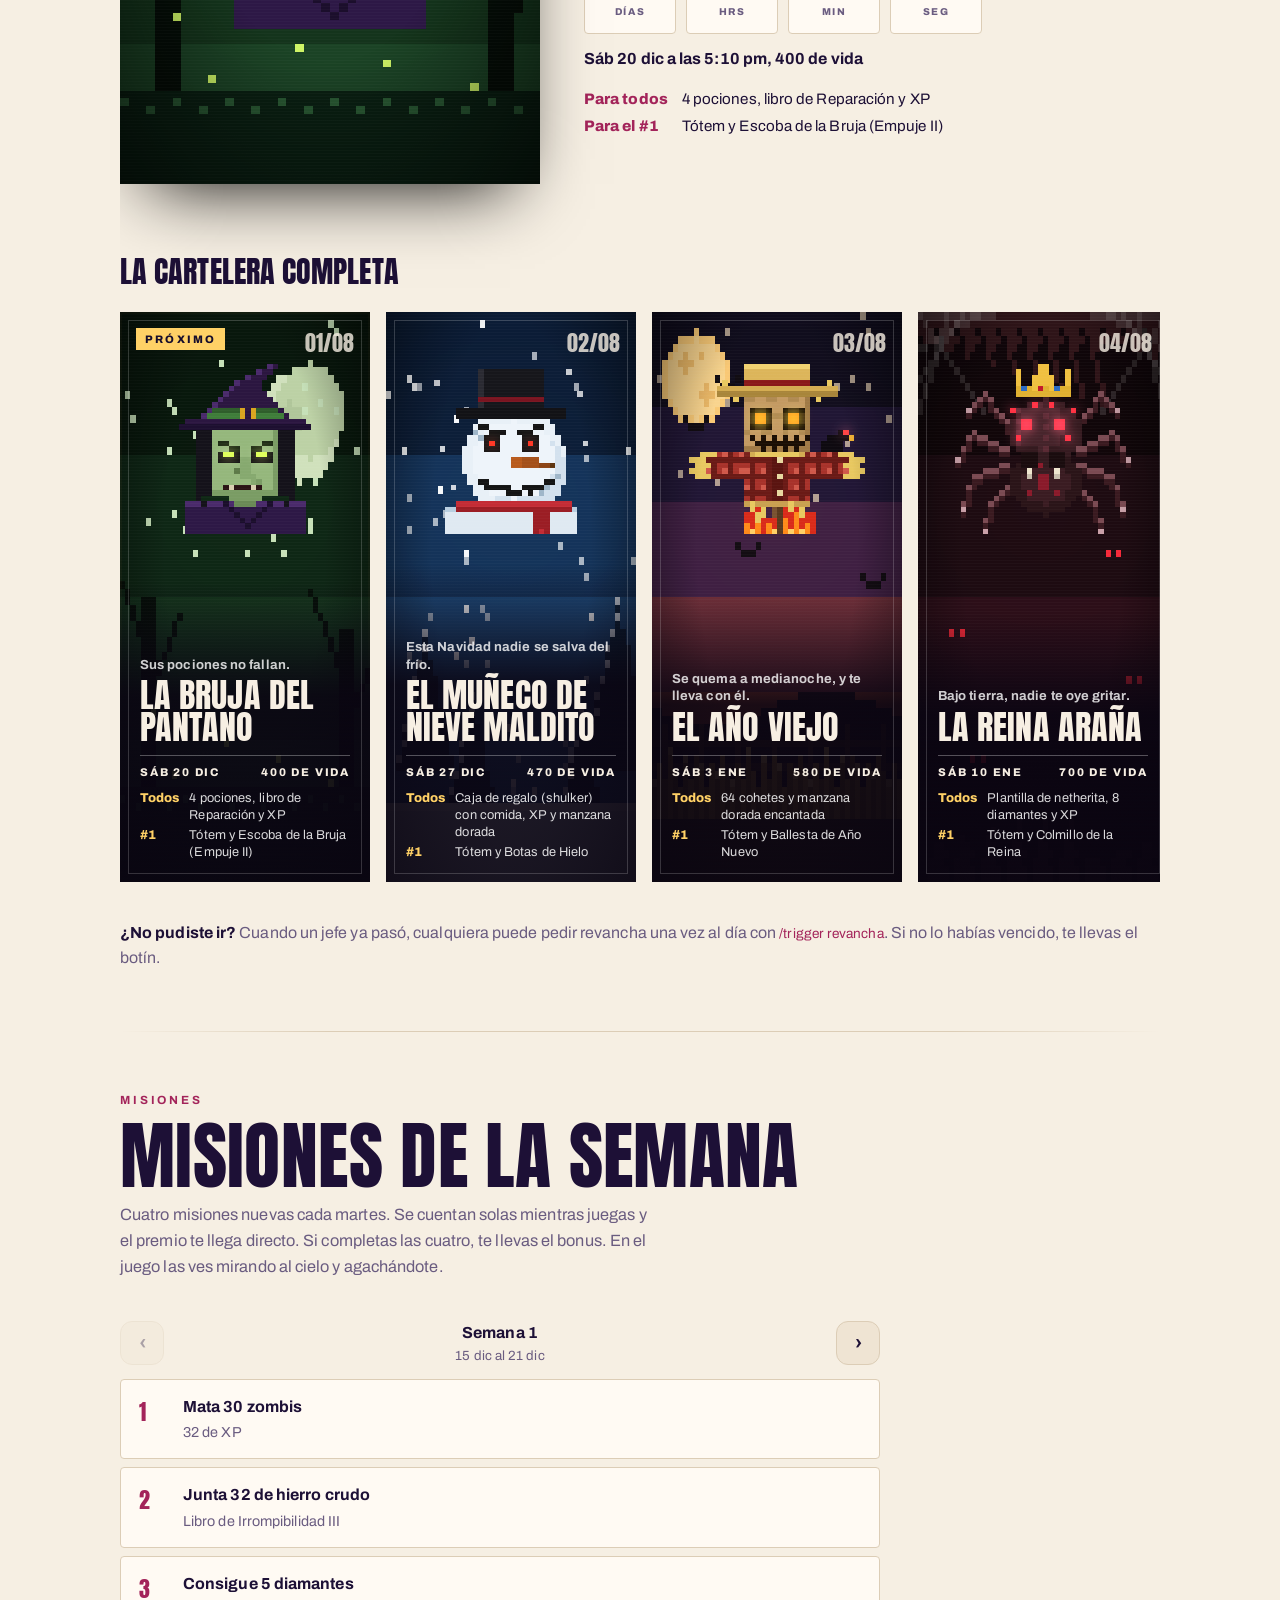
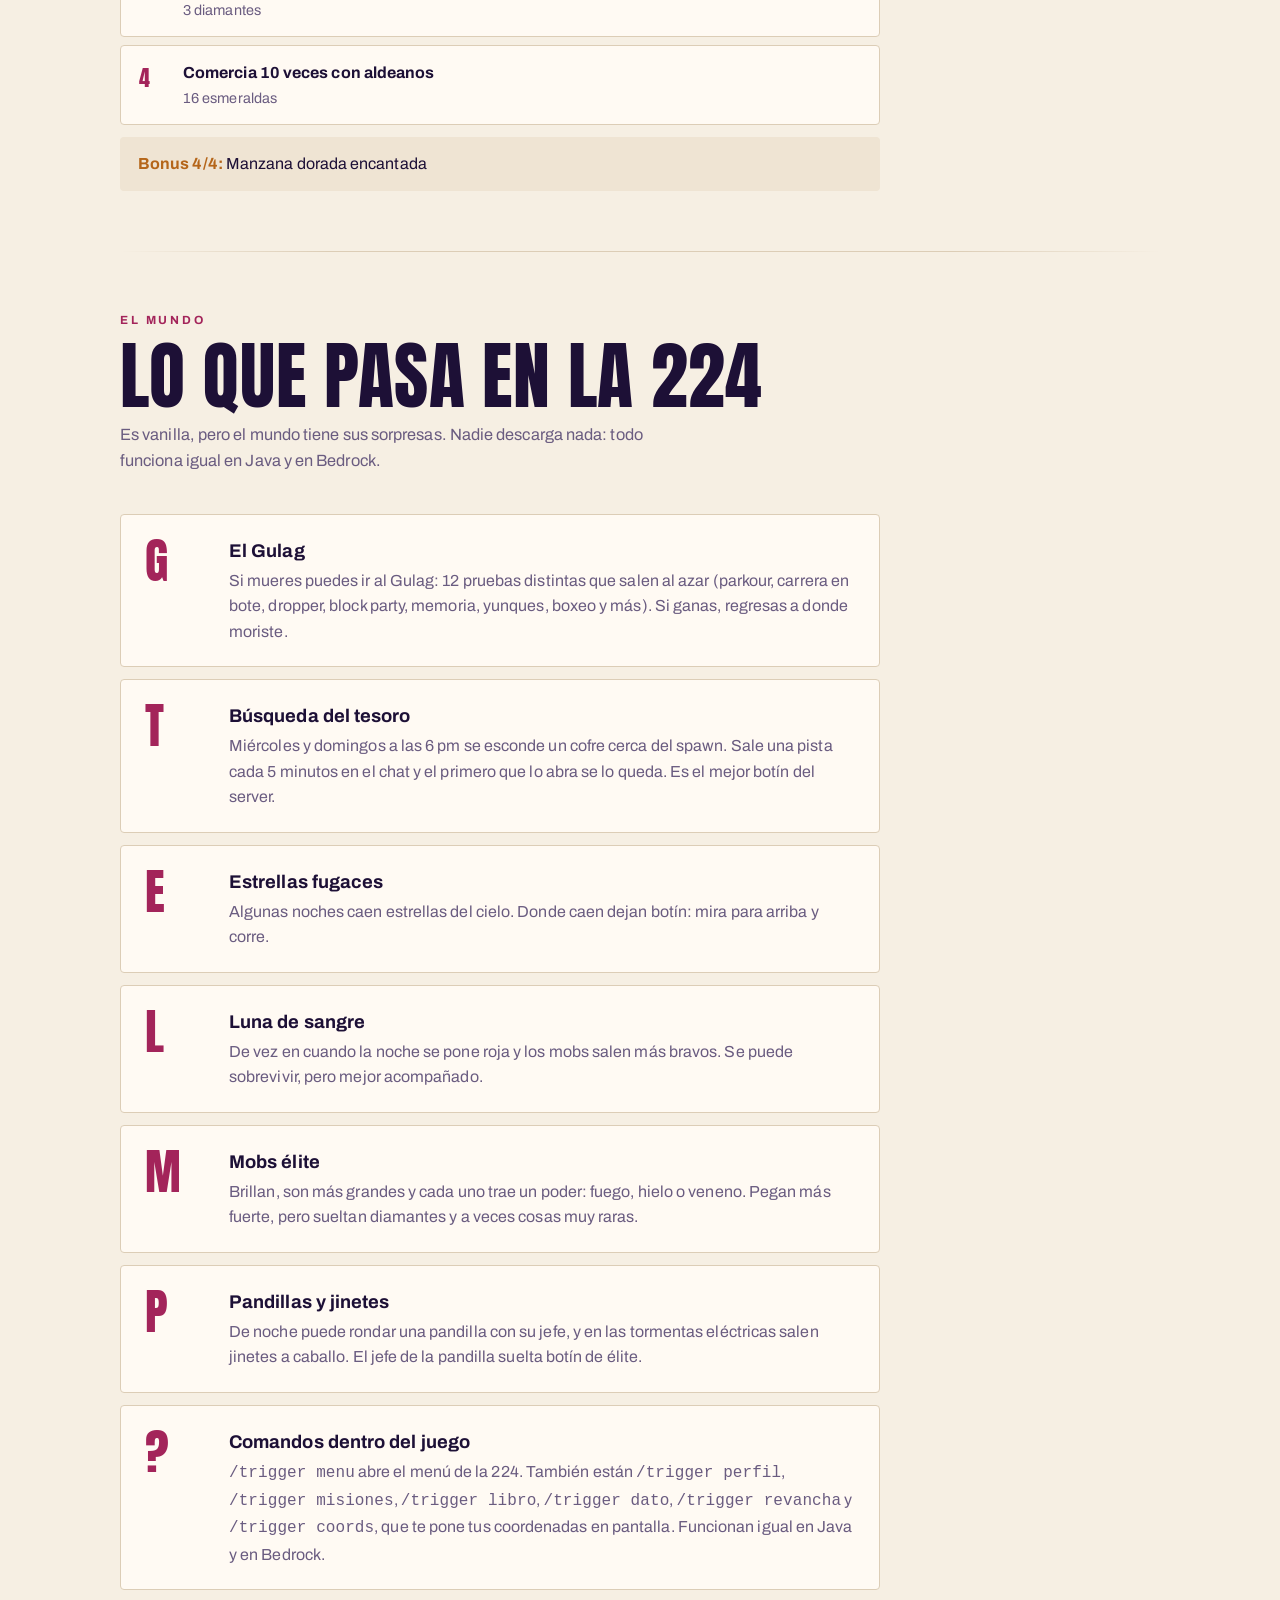
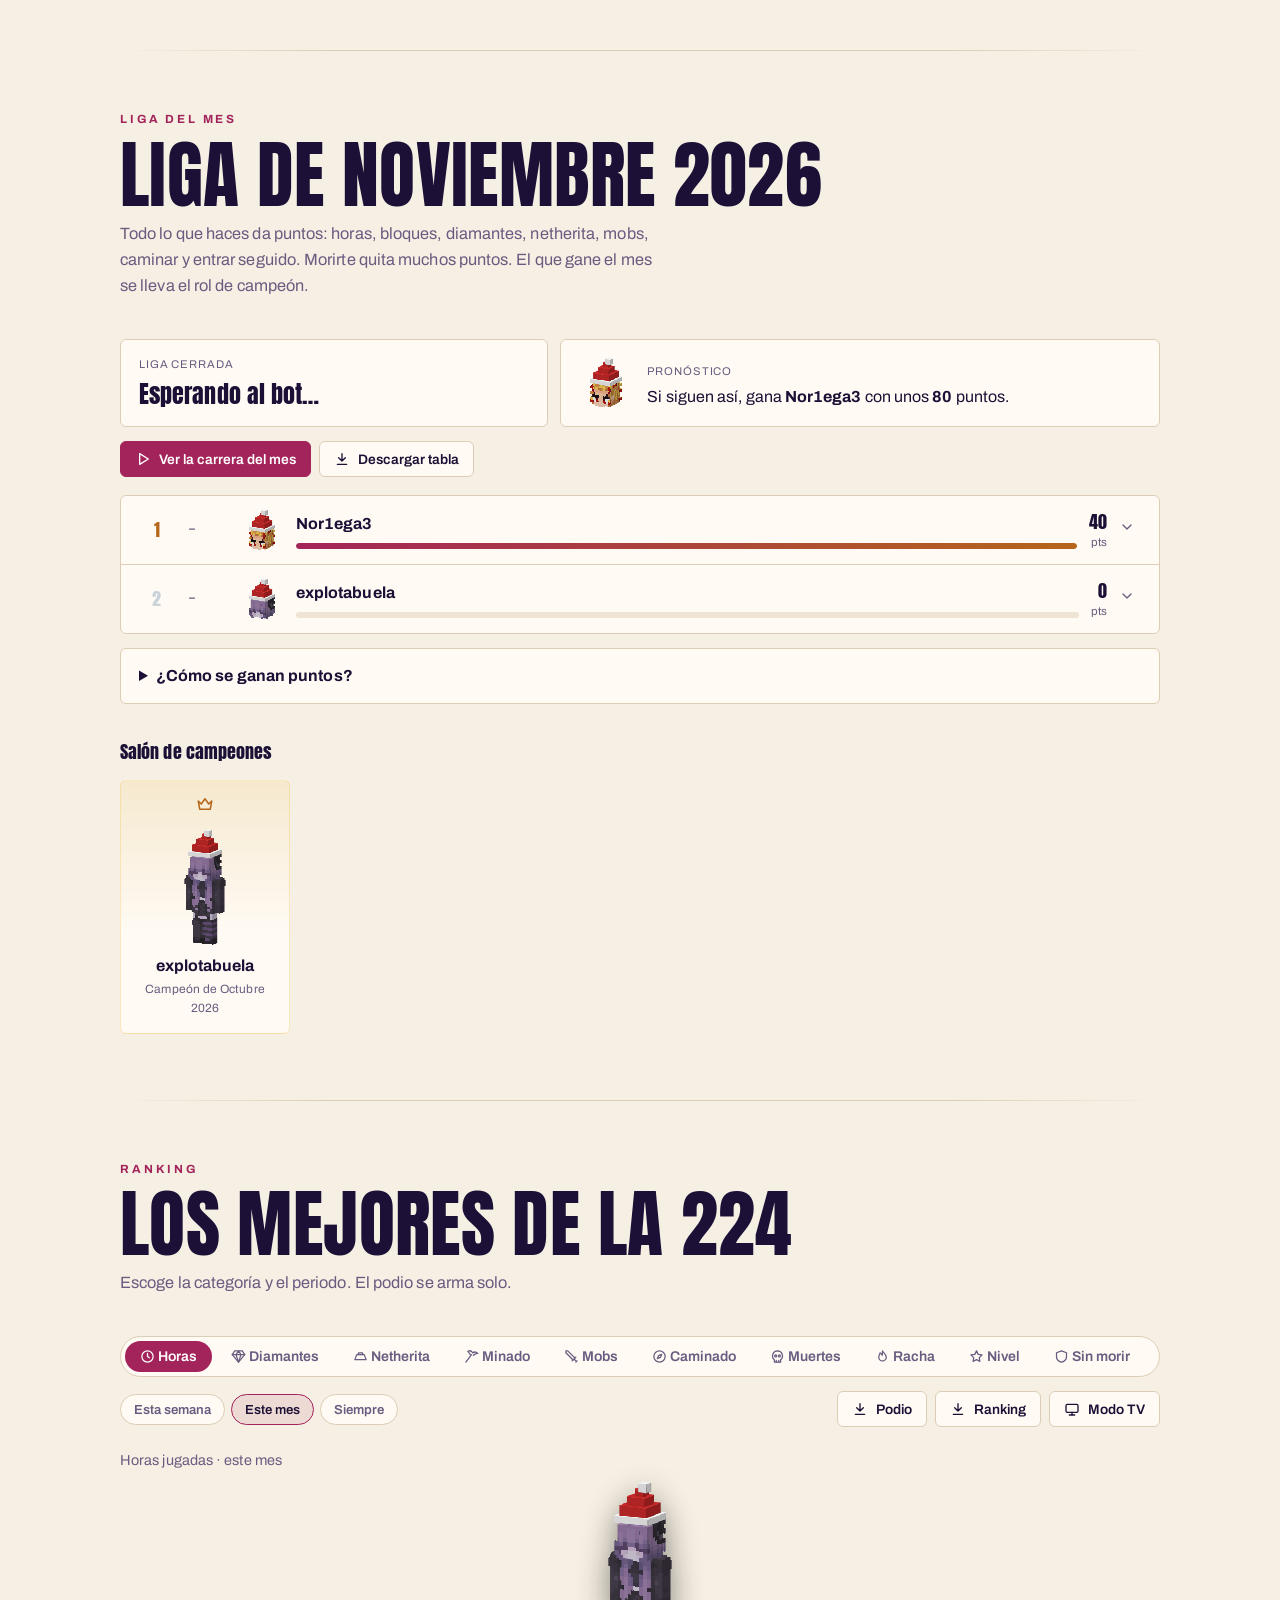
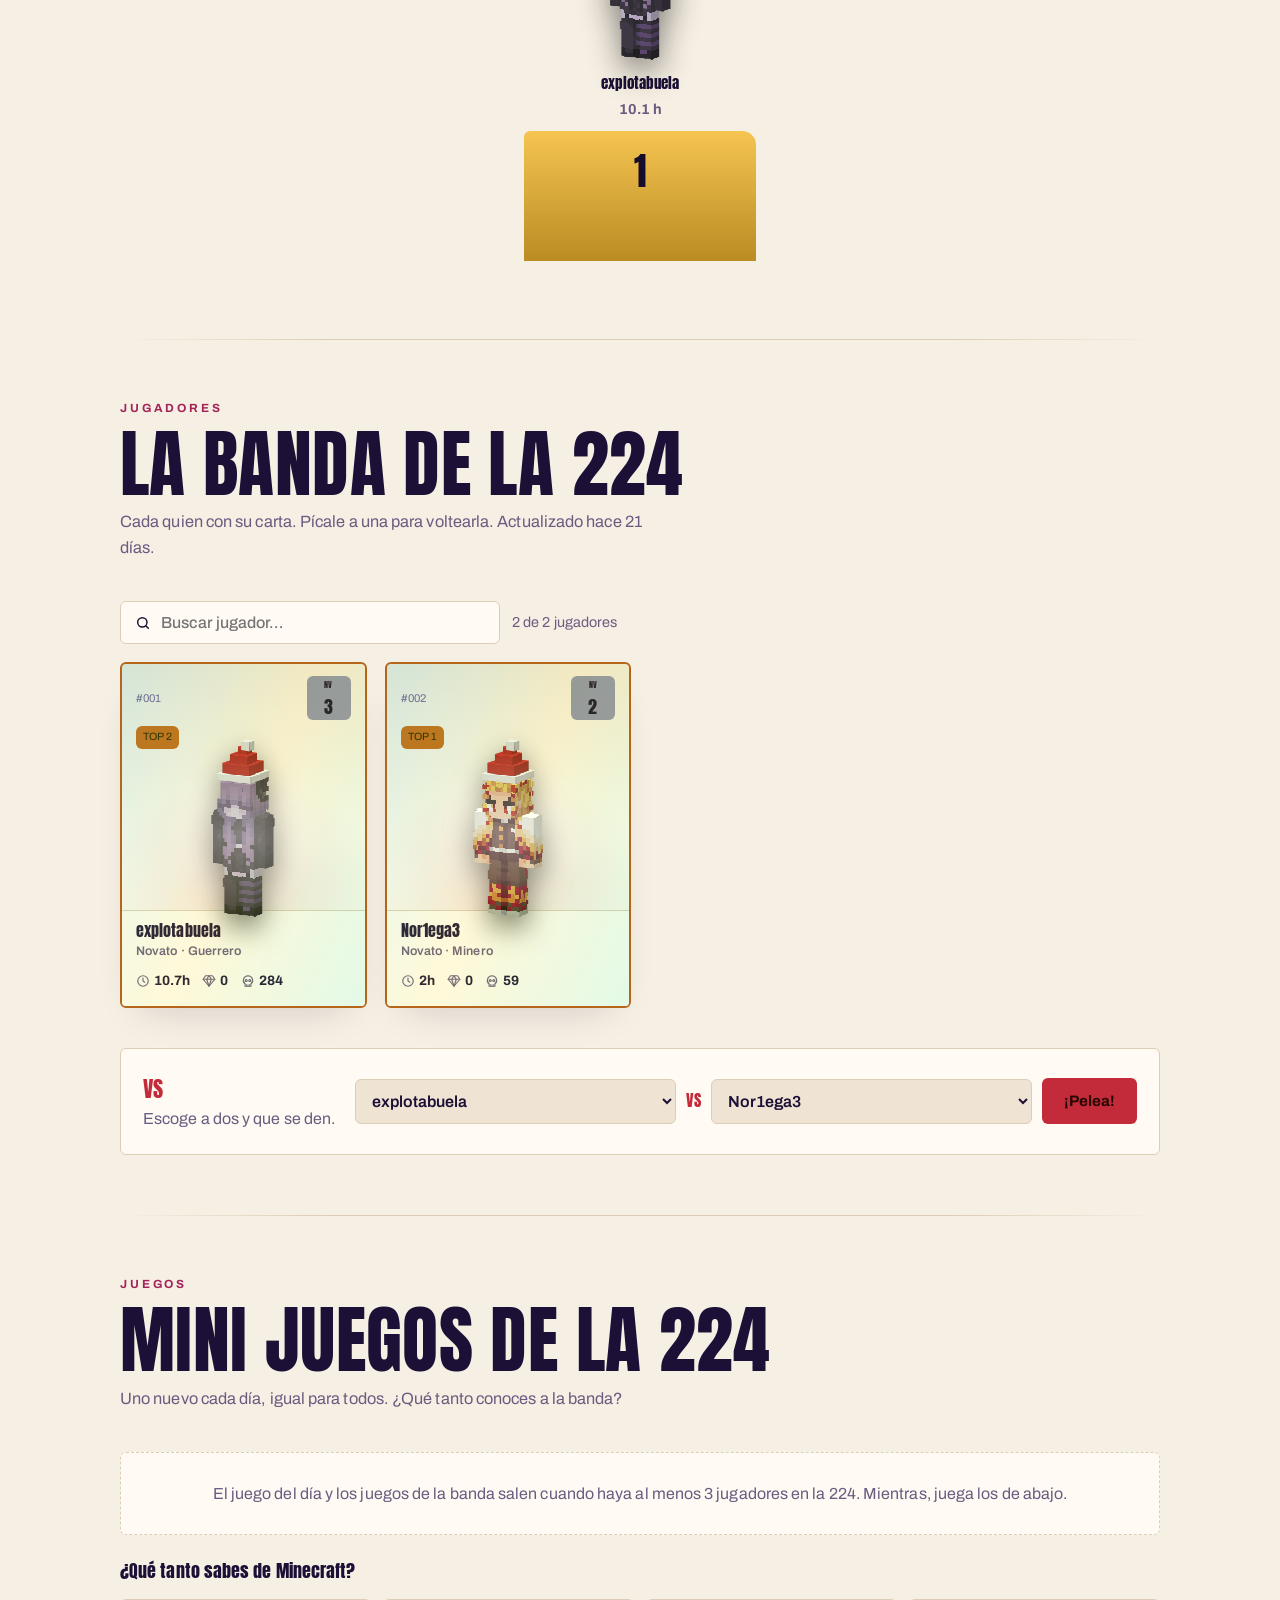
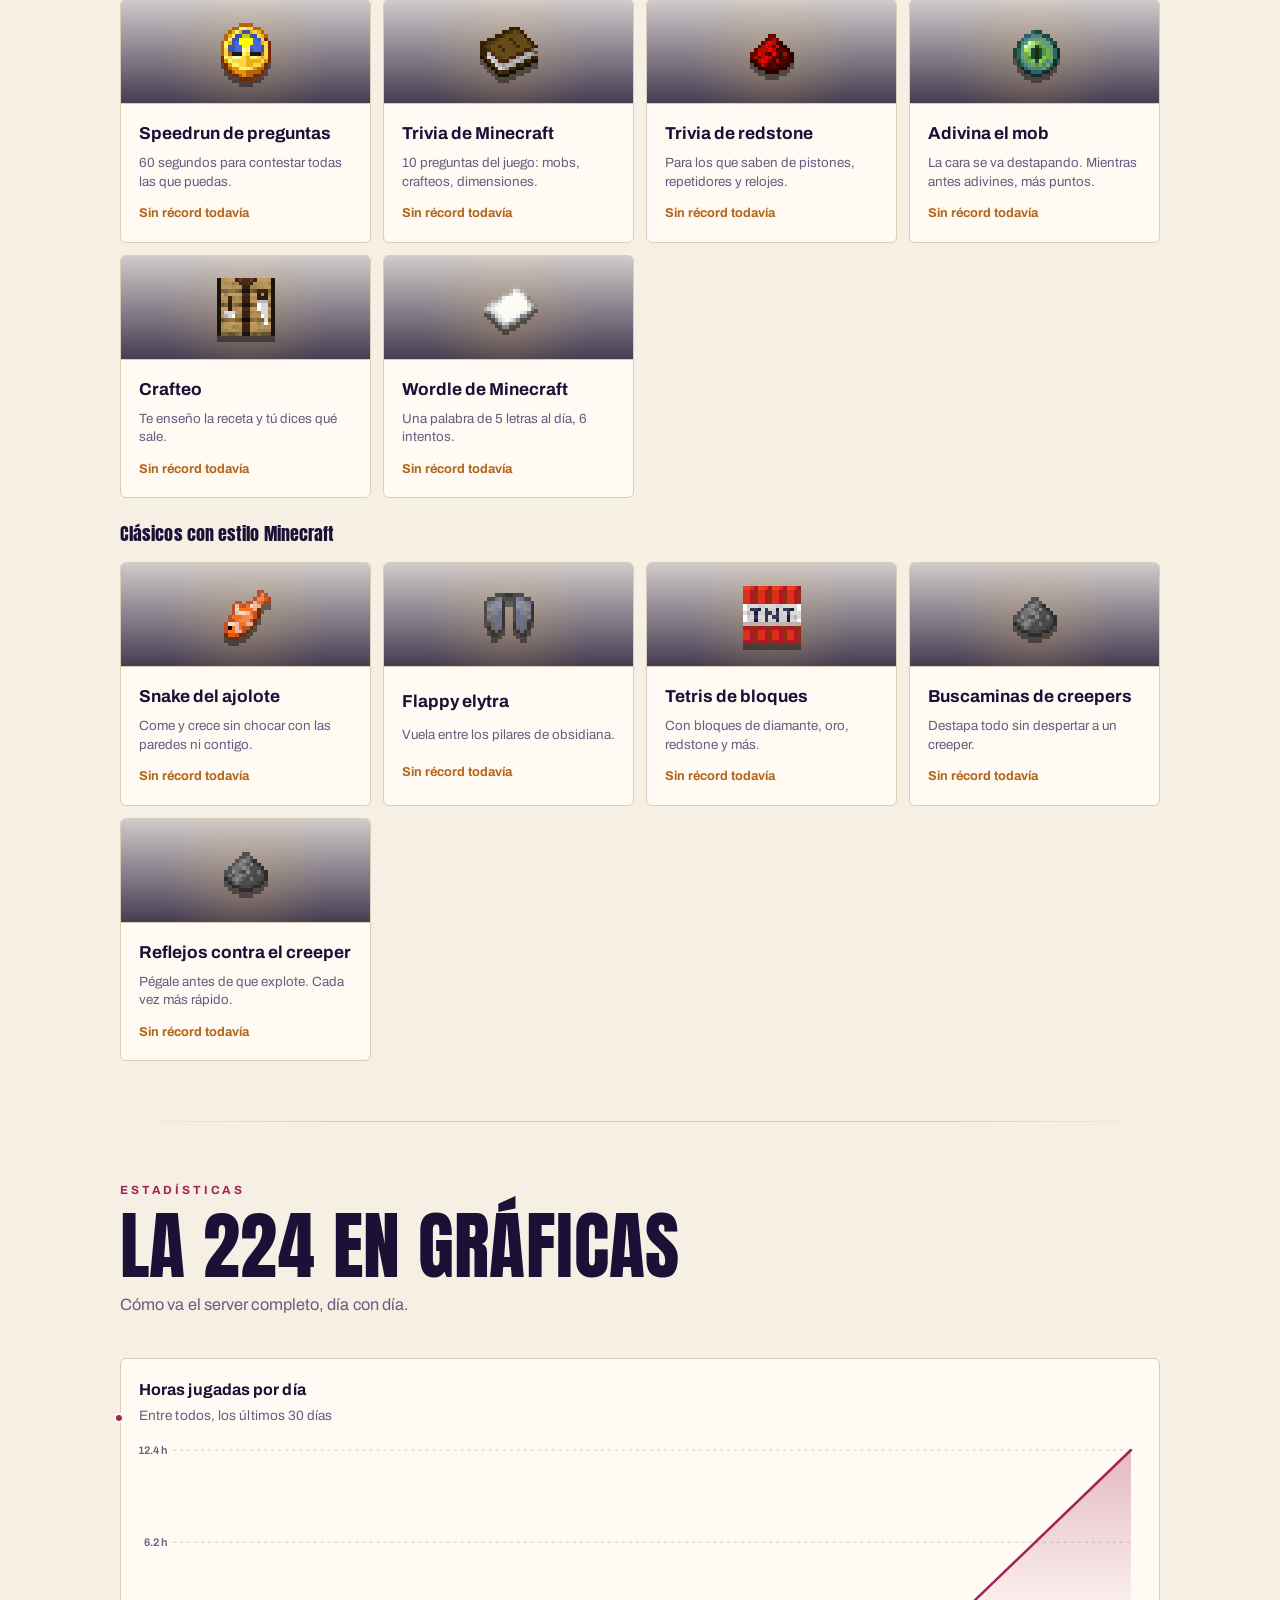
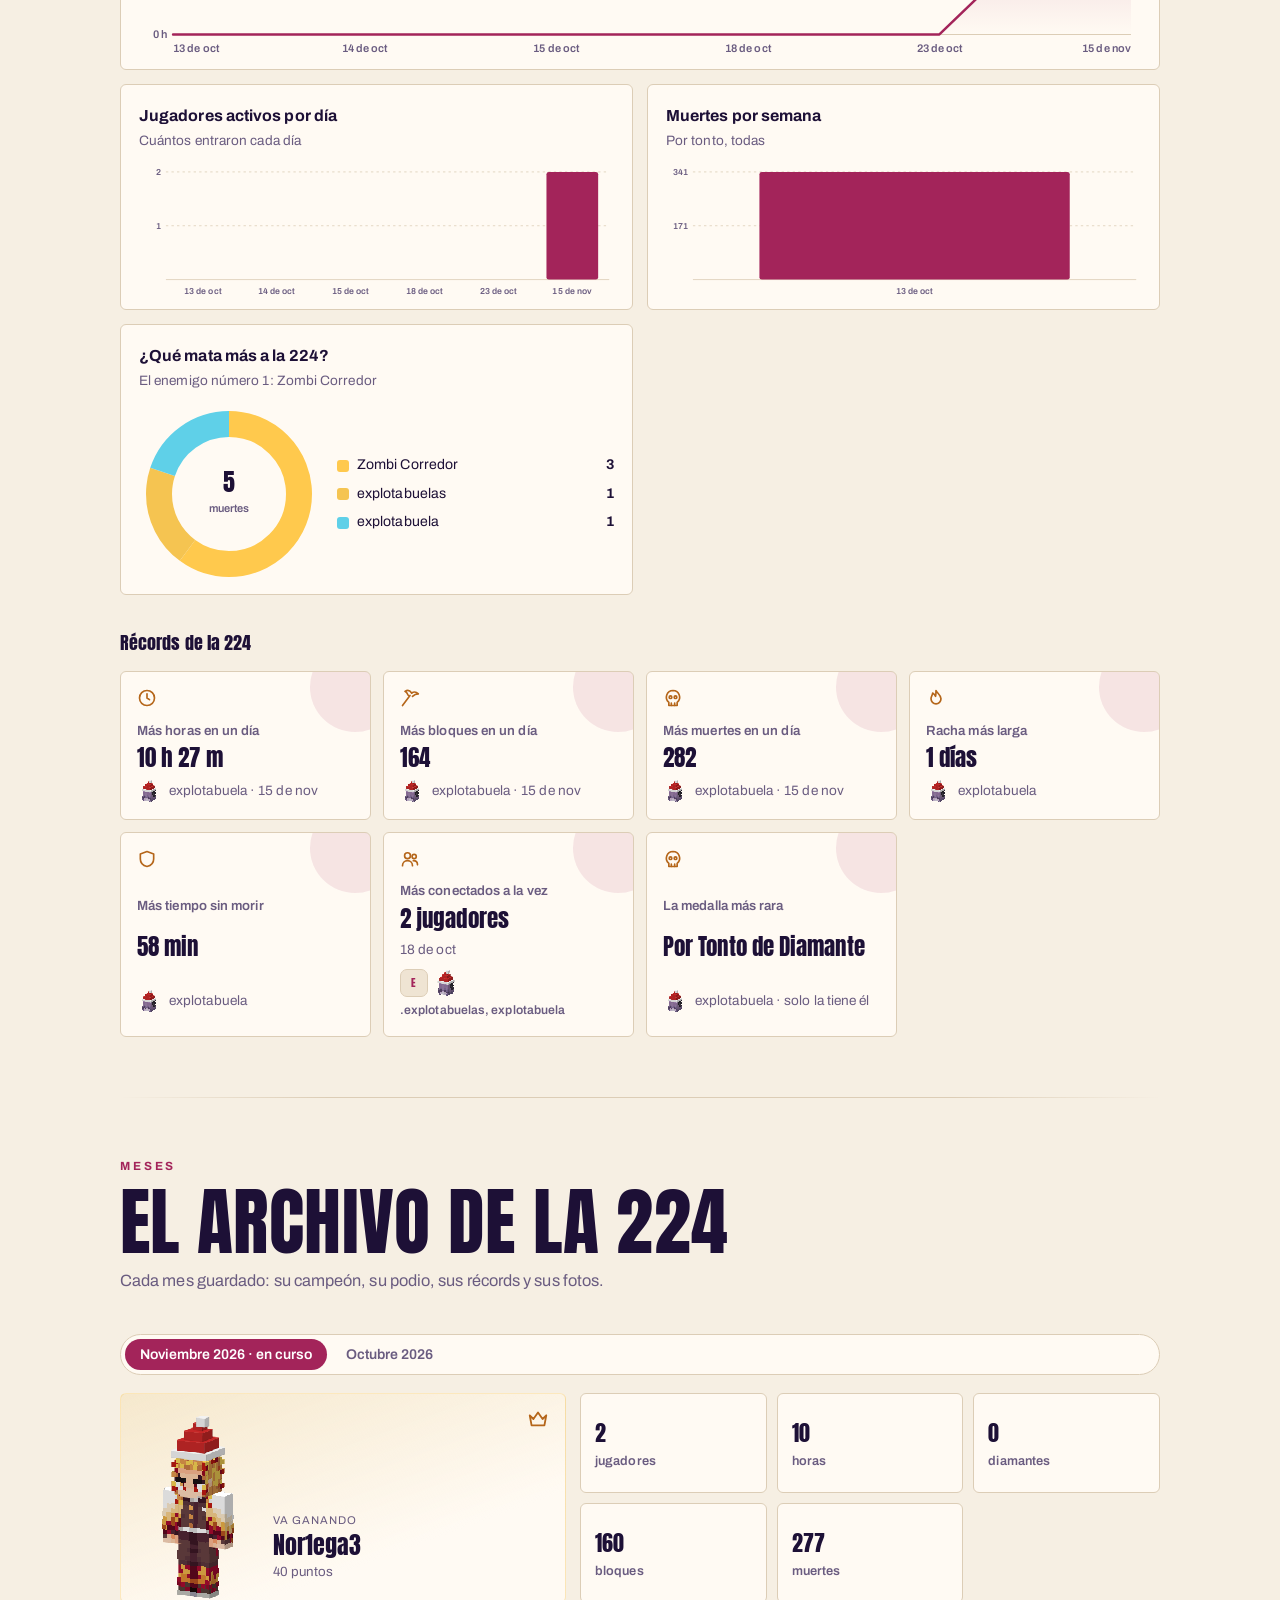
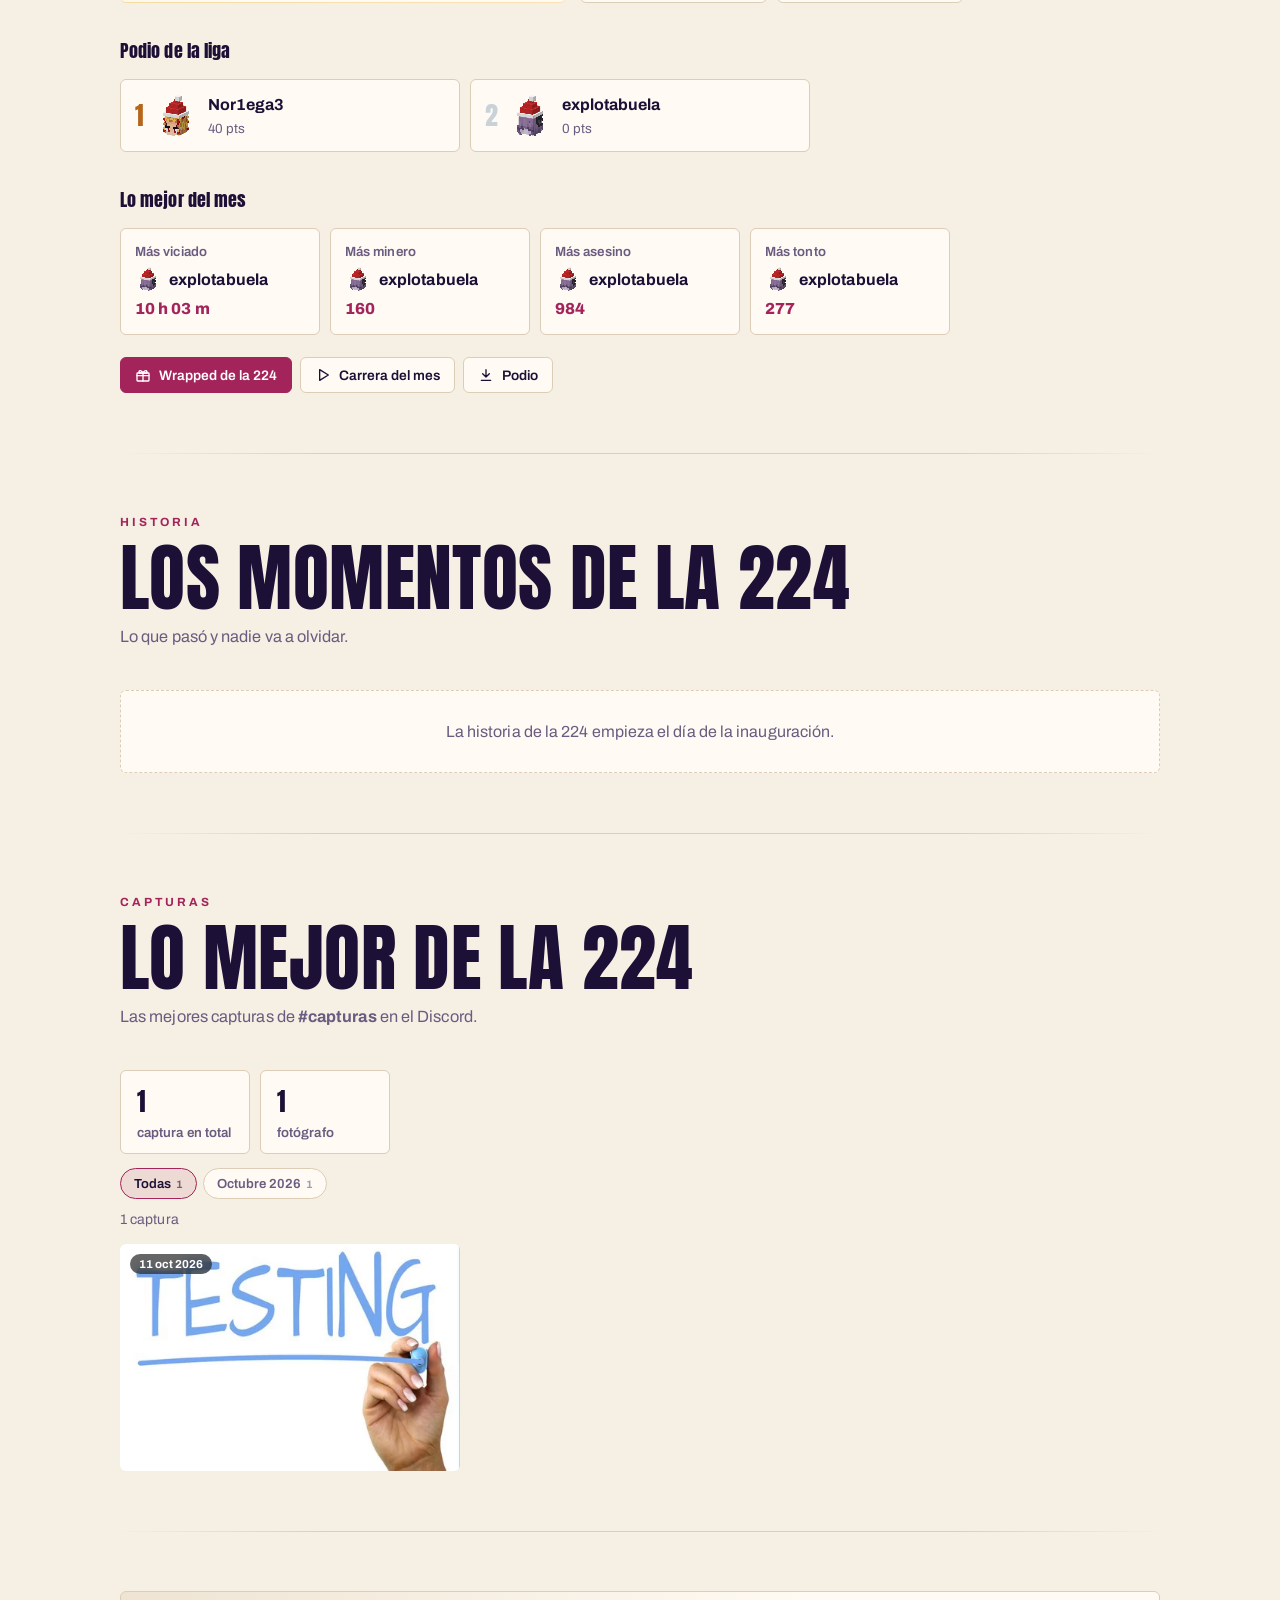
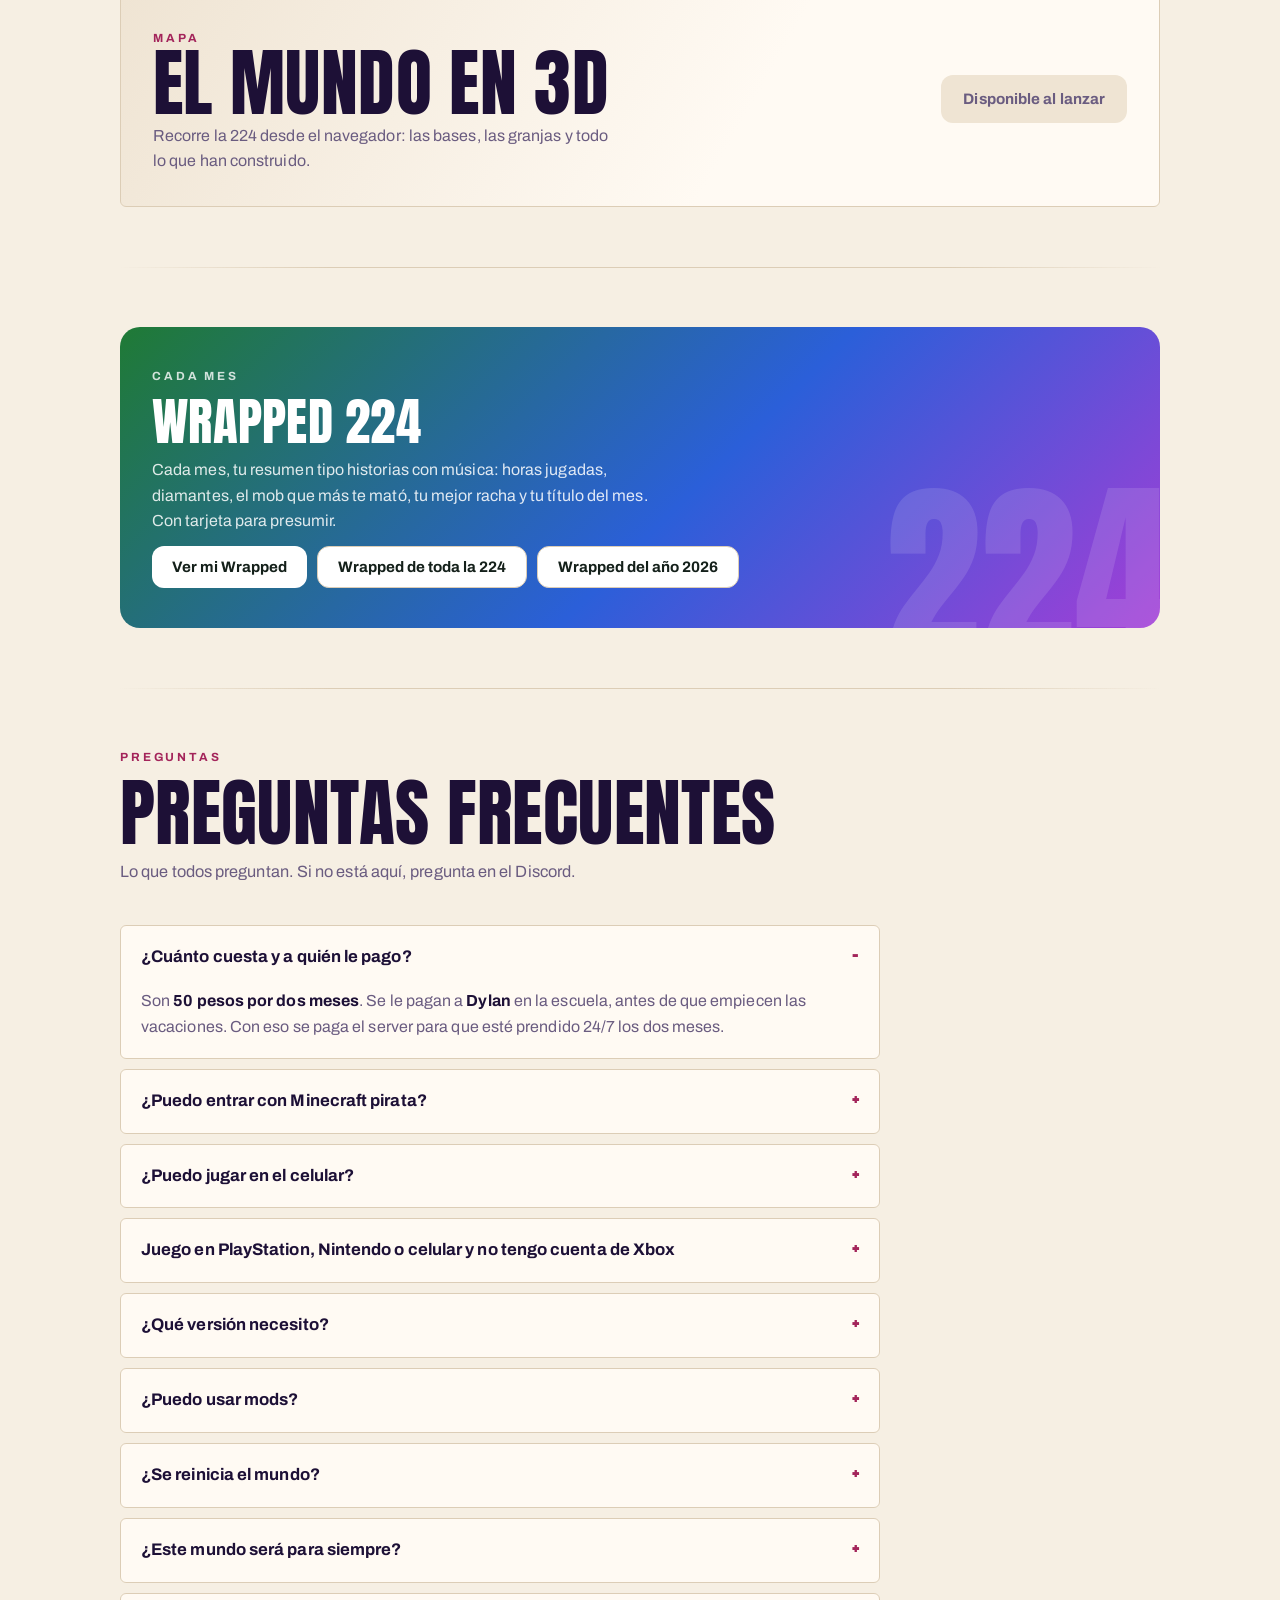
==== commit 8a48d2e5: "Página de la temporada: se esconde hasta el 6 de febrero (#temporada-prueba para revisarla) Co-Autho" ====
--- a/index.html
+++ b/index.html
@@ -622,7 +622,7 @@
           <a href="#mundo">El mundo</a>
           <a href="#estadisticas">Estadísticas</a>
           <a href="#meses">Meses</a>
-          <a href="#temporada">Temporada 1</a>
+          <a href="#temporada" data-temporada hidden>Temporada 1</a>
           <a href="#historia">Historia</a>
           <a href="#mapa">Mapa</a>
           <a href="#preguntas">Preguntas</a>
